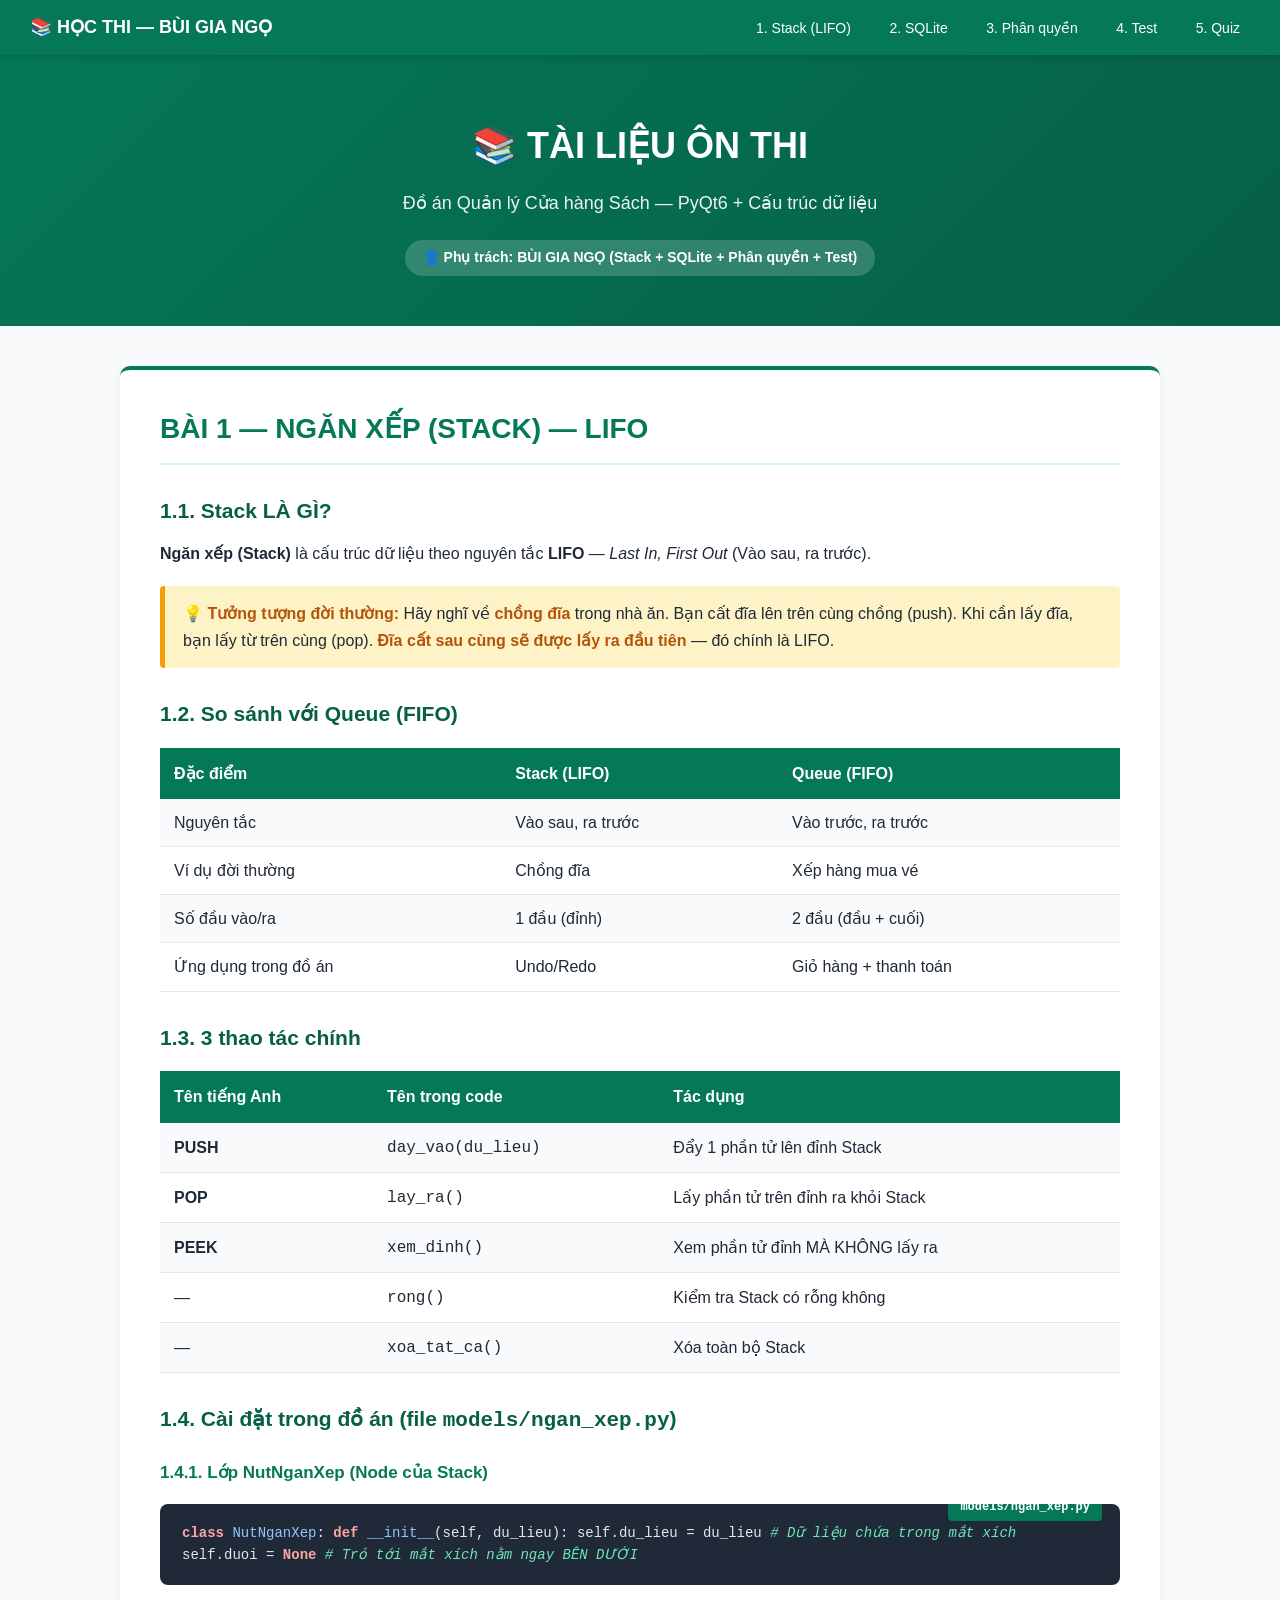
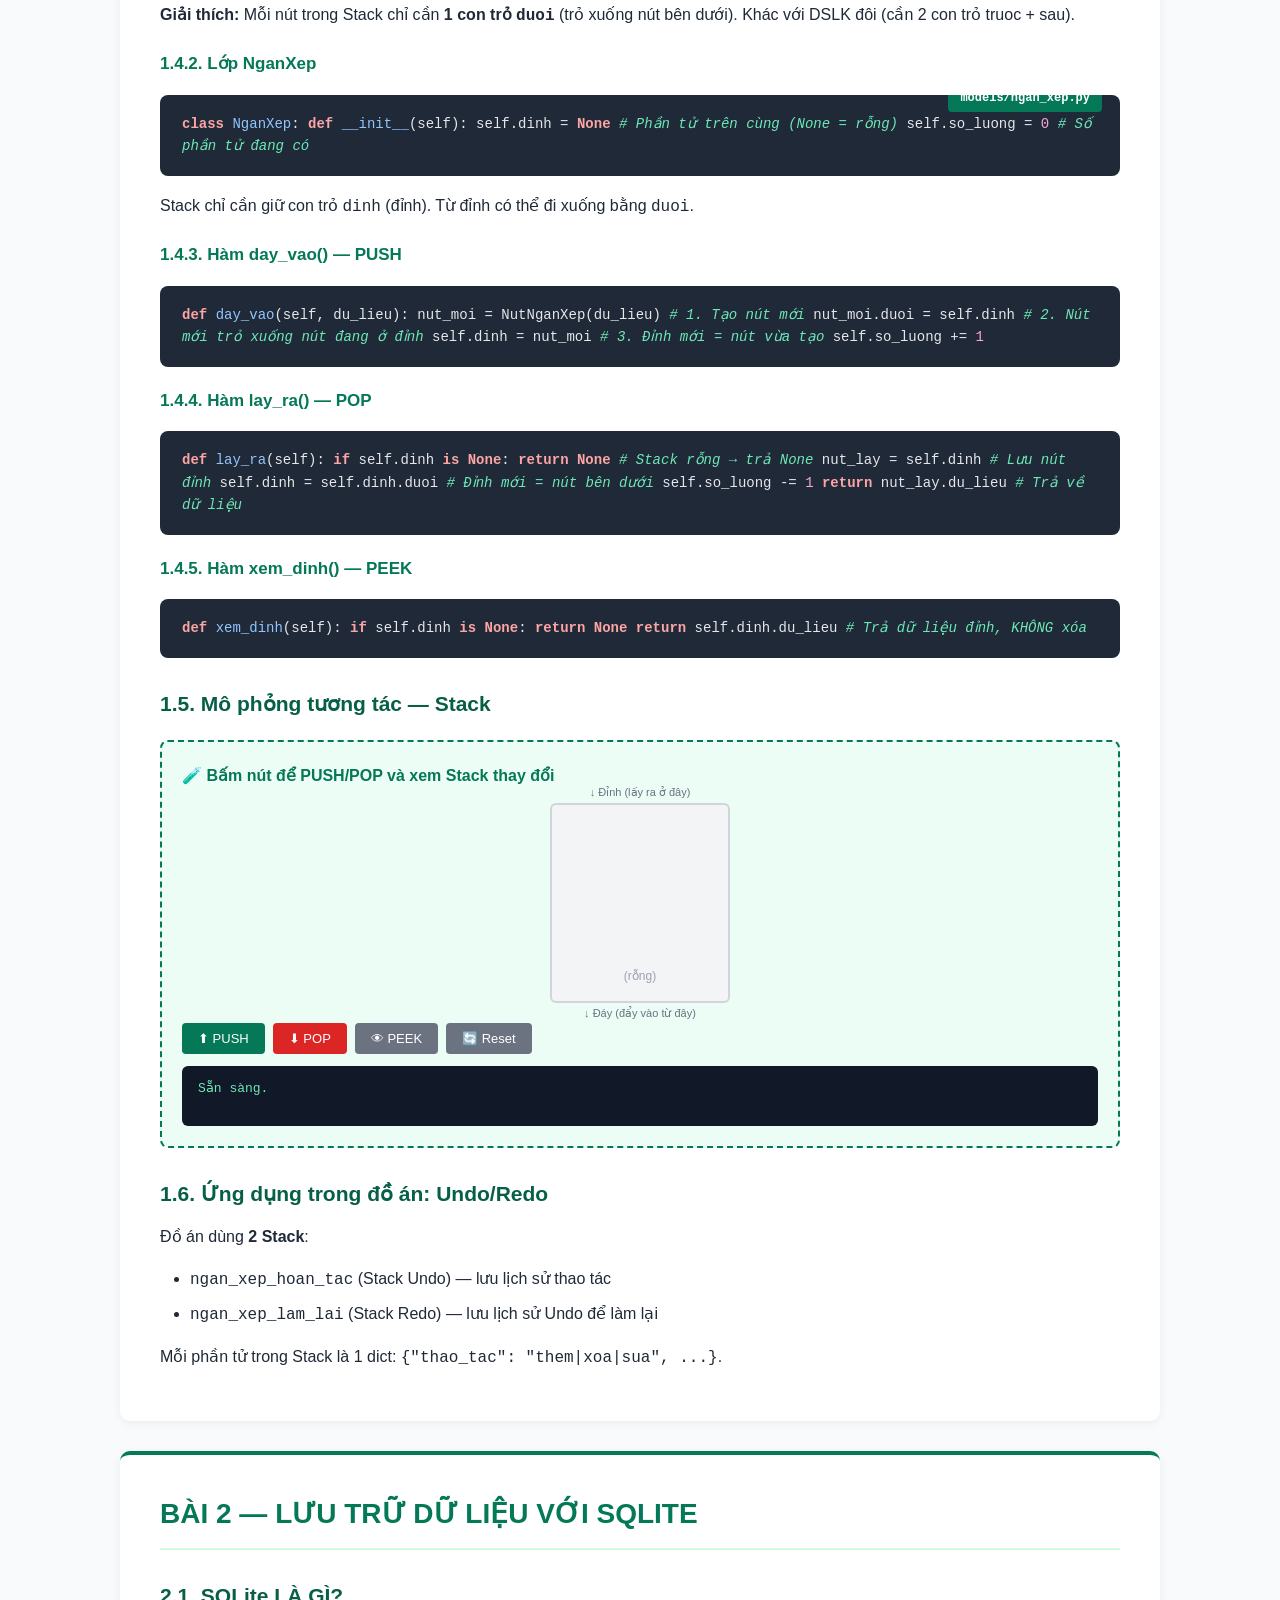
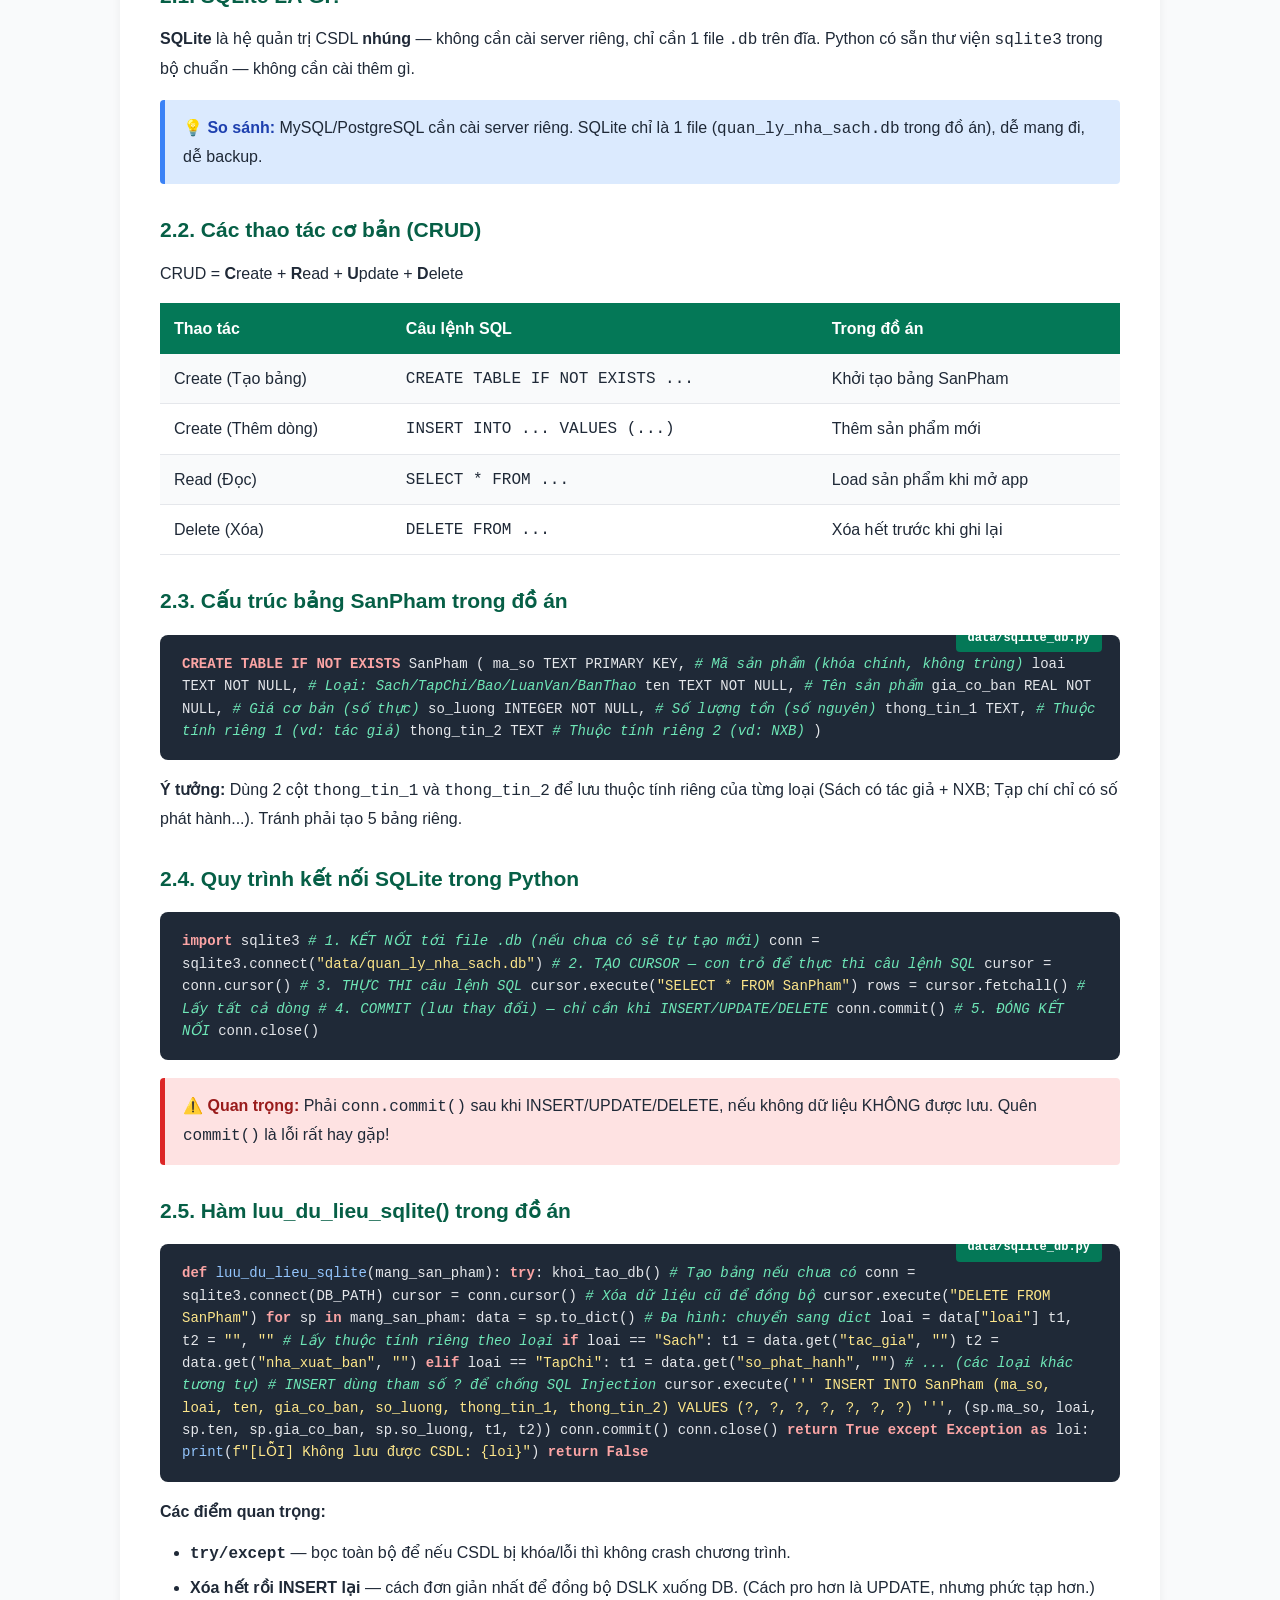
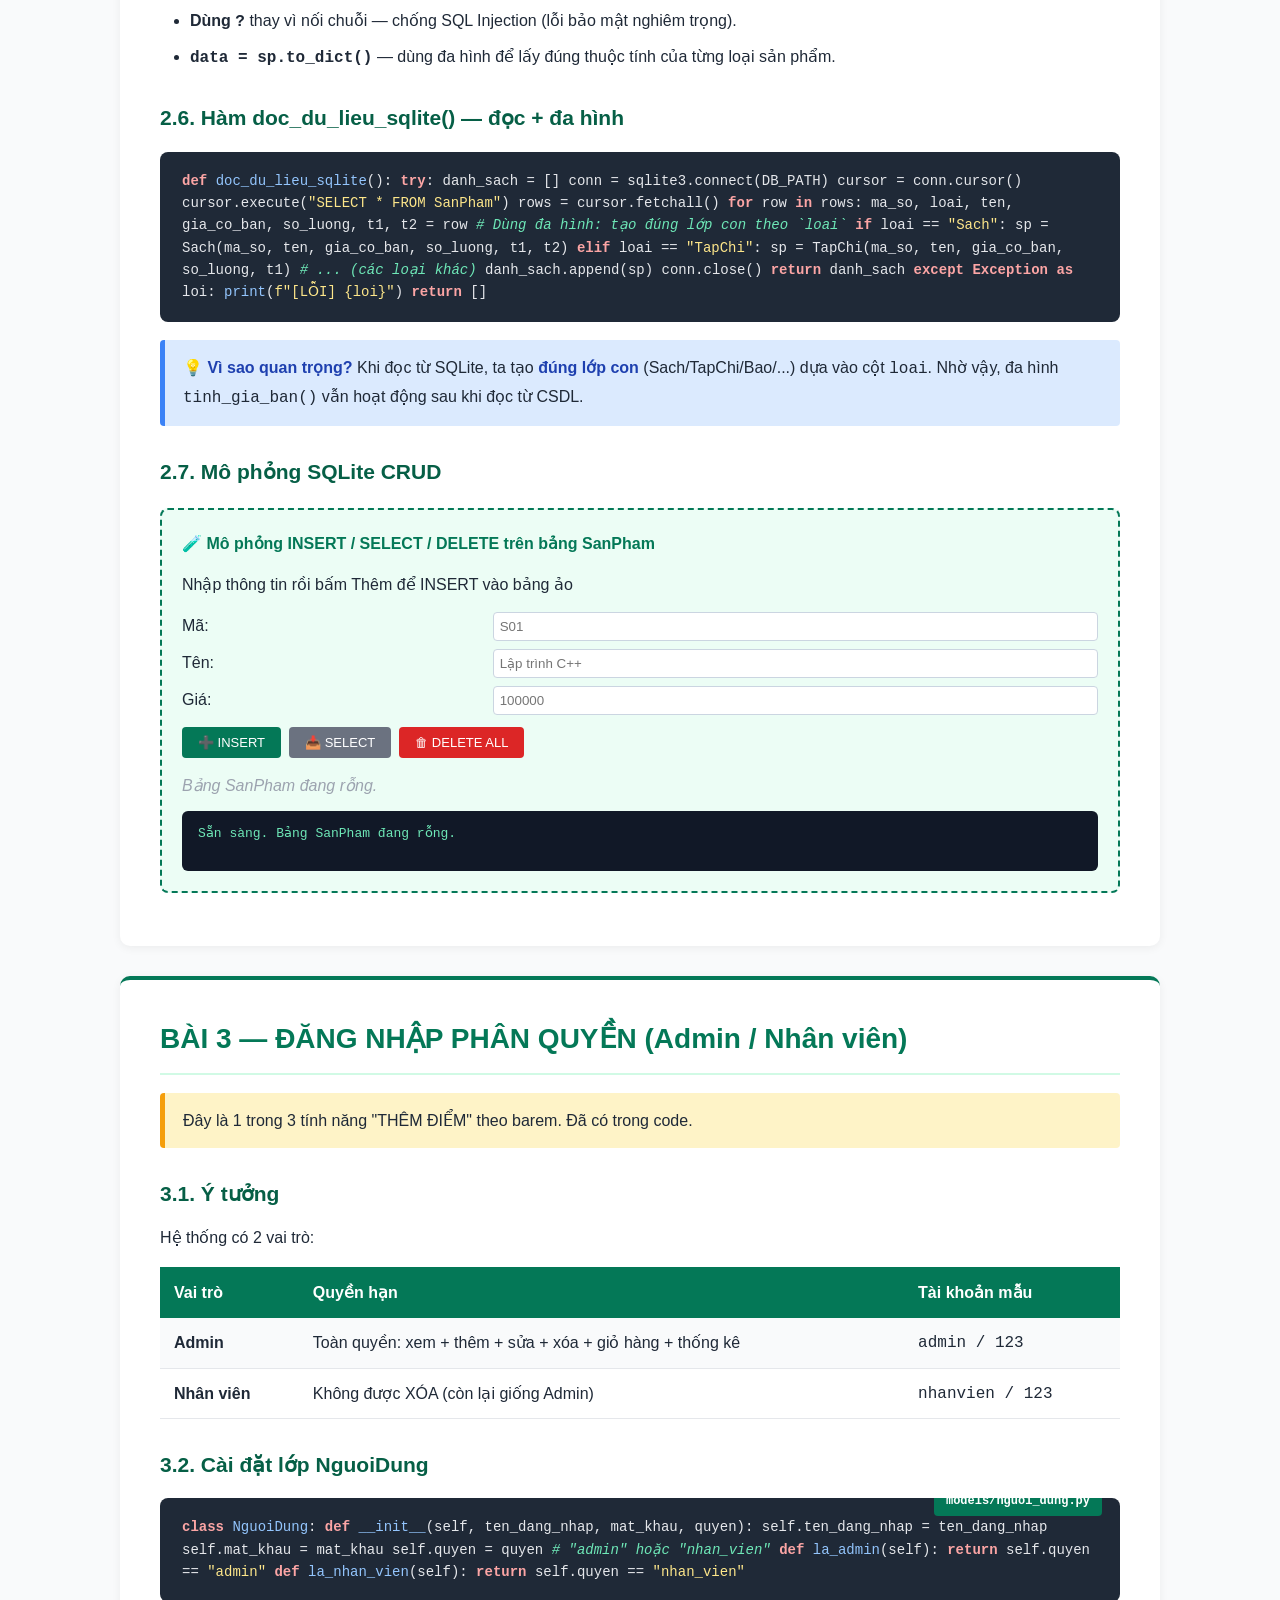
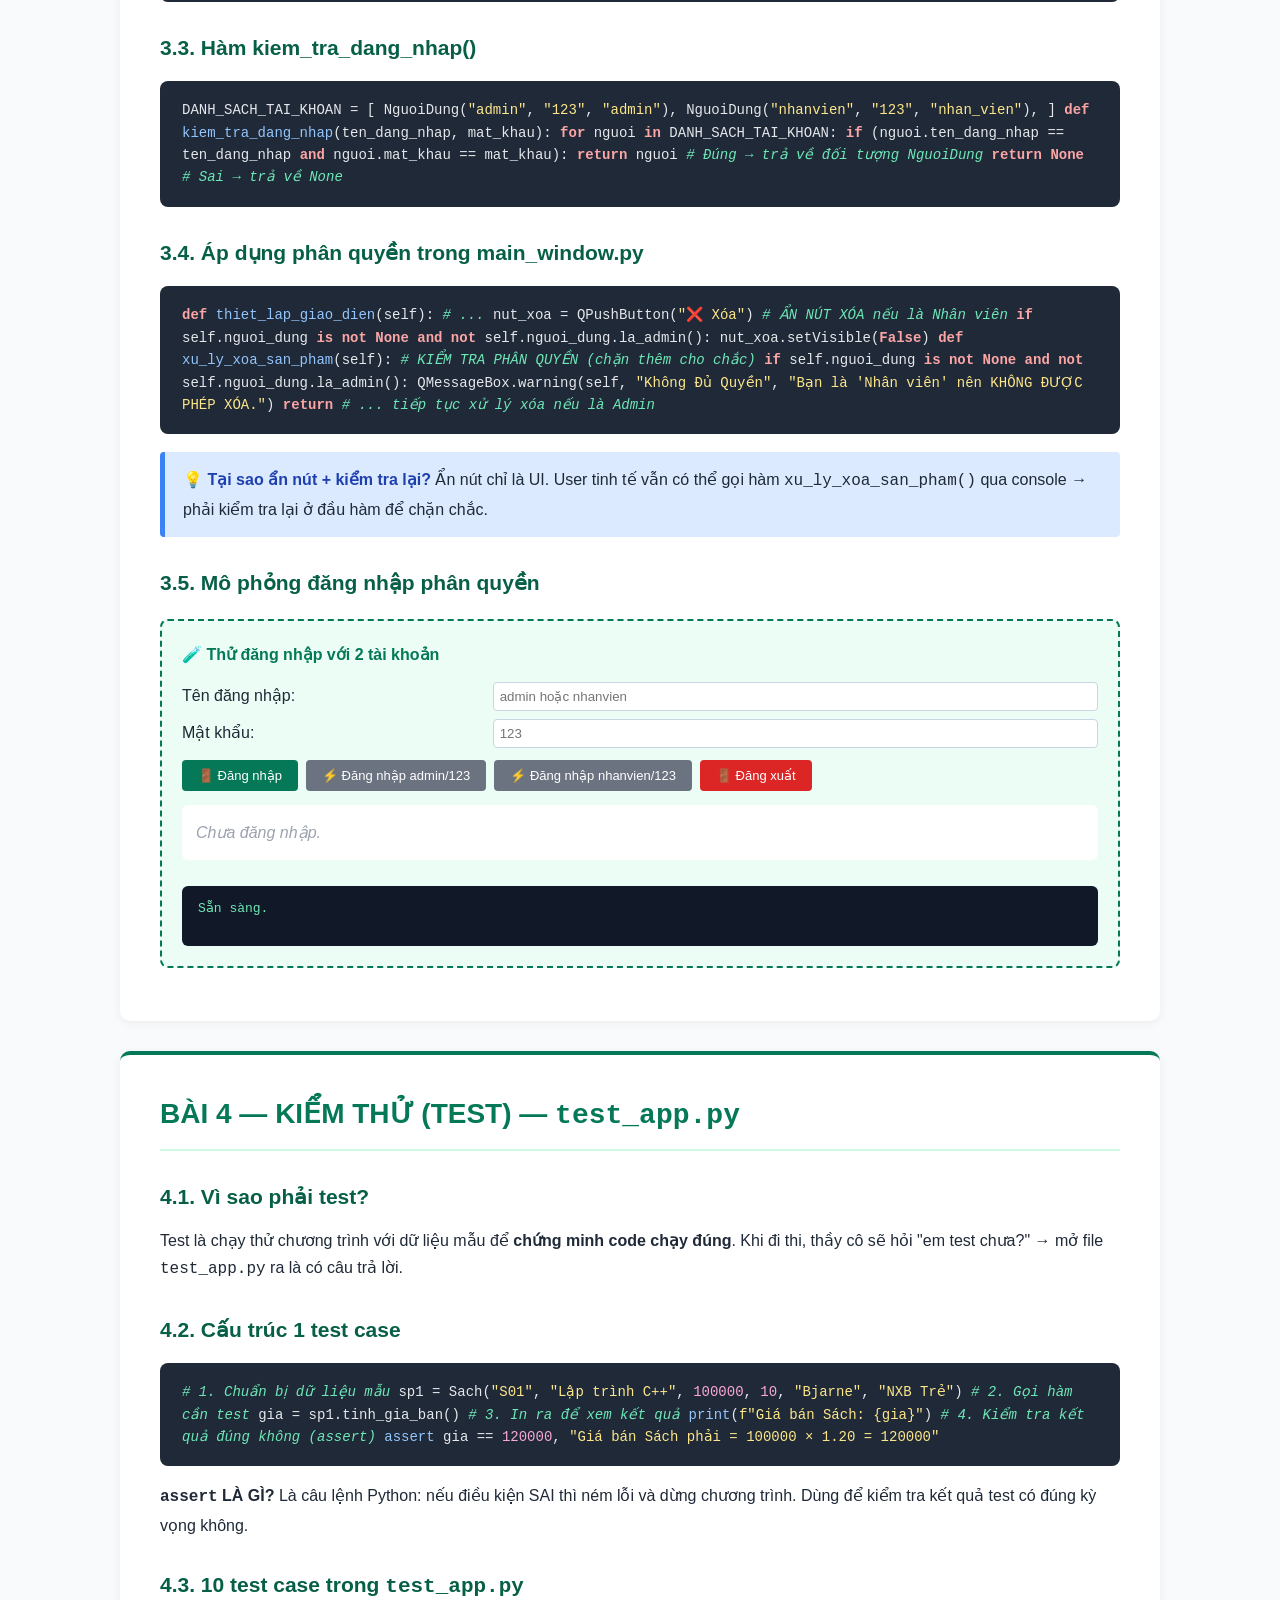
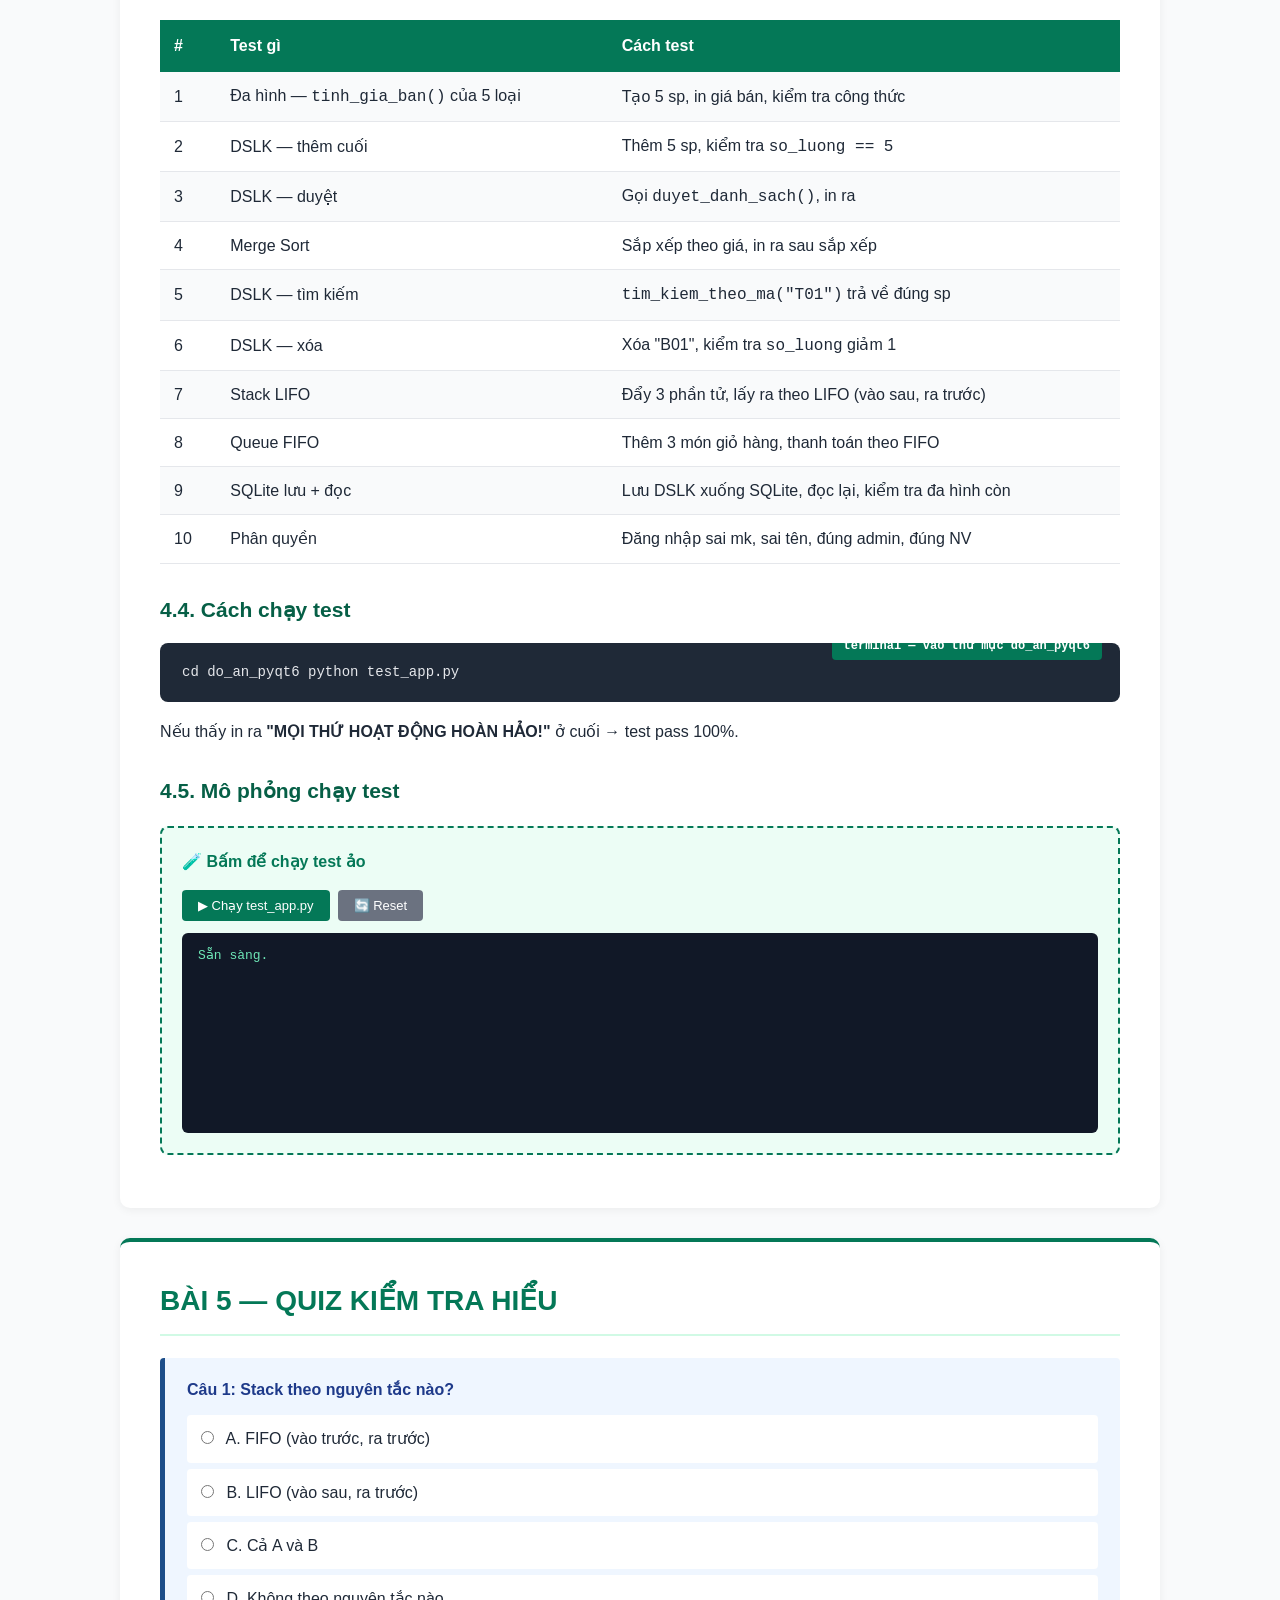
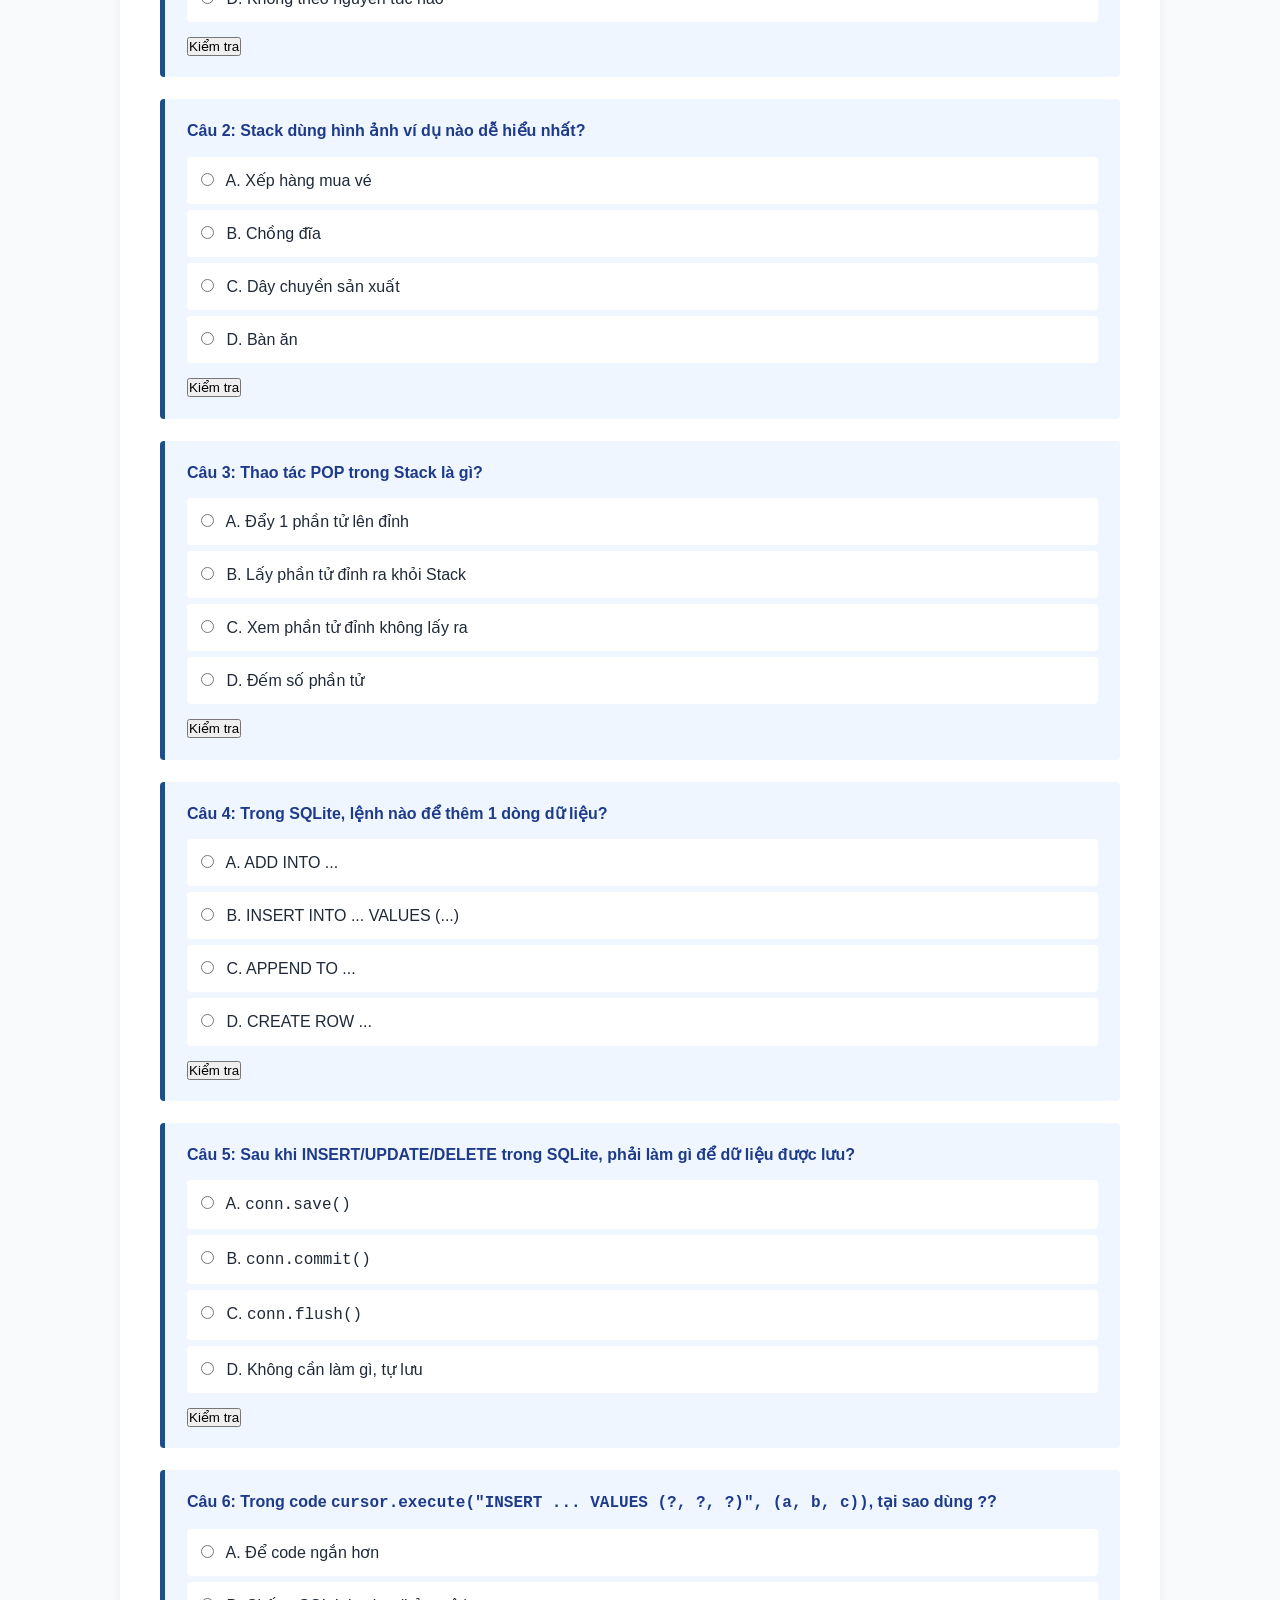
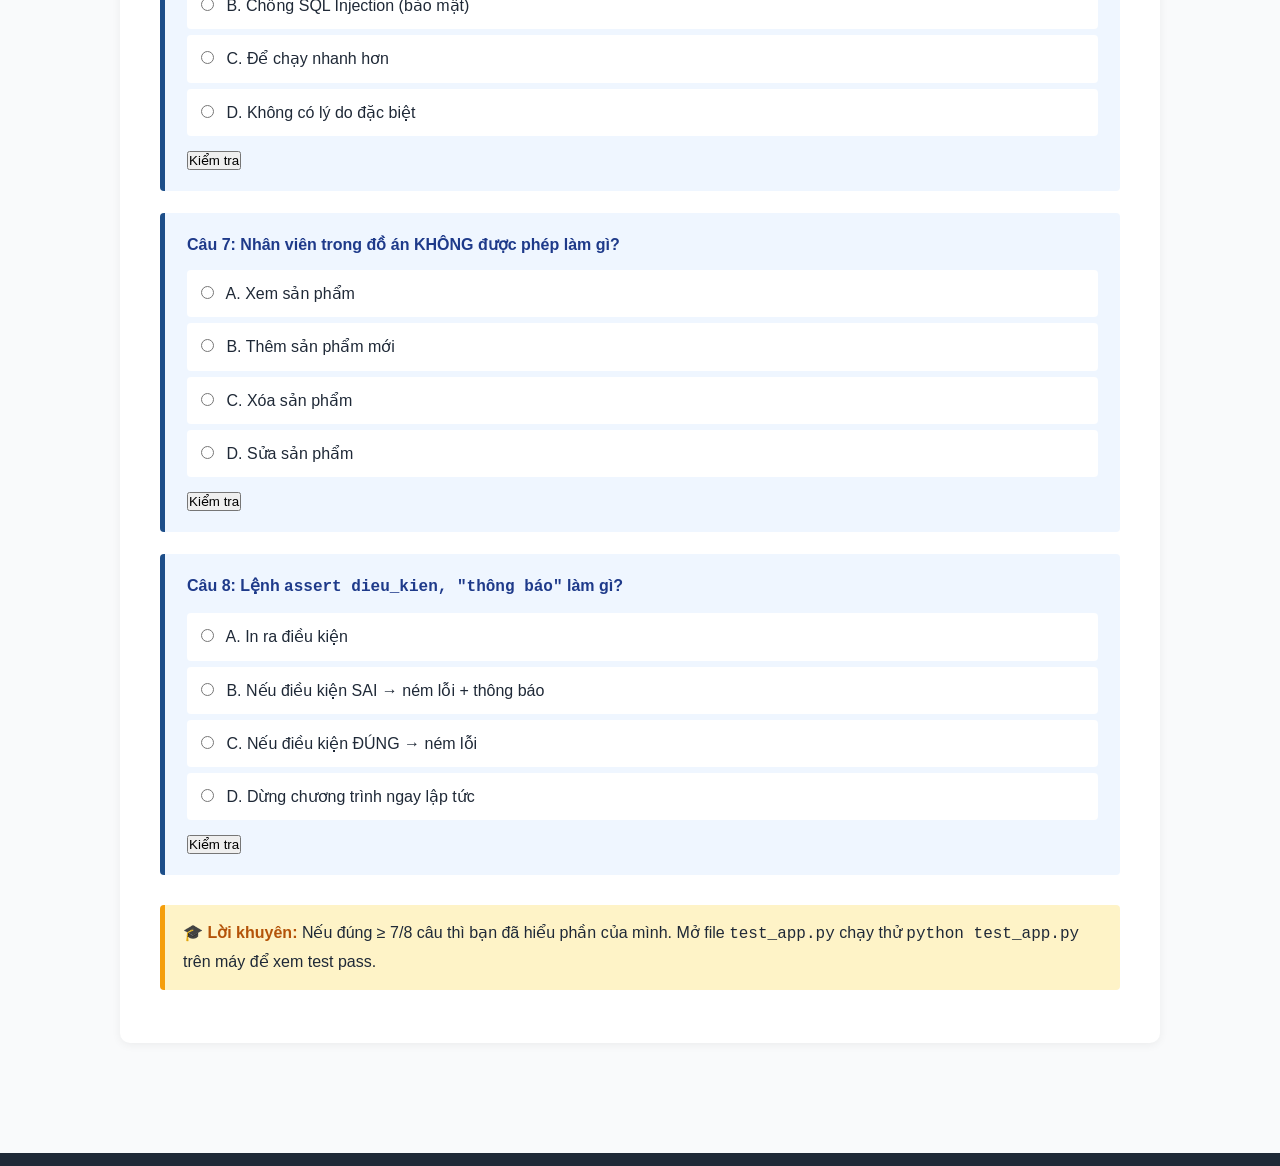
==== tai_lieu_hoc_thi/02_bui_gia_ngo/index.html @ 5782a9f2 "Them 3 folder tai lieu hoc thi HTML/CSS/JS tuong tac 3 folder danh cho 3 thanh vien: - 01_ho_quang_h" ====
<!DOCTYPE html>
<html lang="vi">
<head>
<meta charset="UTF-8">
<meta name="viewport" content="width=device-width, initial-scale=1.0">
<title>Tài liệu học thi — Bùi Gia Ngọ</title>
<link rel="stylesheet" href="style.css">
</head>
<body>

<div class="menu-top">
    <div class="logo">📚 HỌC THI — BÙI GIA NGỌ</div>
    <nav>
        <a href="#bai1">1. Stack (LIFO)</a>
        <a href="#bai2">2. SQLite</a>
        <a href="#bai3">3. Phân quyền</a>
        <a href="#bai4">4. Test</a>
        <a href="#bai5">5. Quiz</a>
    </nav>
</div>

<div class="hero">
    <h1>📚 TÀI LIỆU ÔN THI</h1>
    <div class="subtitle">Đồ án Quản lý Cửa hàng Sách — PyQt6 + Cấu trúc dữ liệu</div>
    <div class="nguoi">👤 Phụ trách: BÙI GIA NGỌ (Stack + SQLite + Phân quyền + Test)</div>
</div>

<div class="container">

<!-- ============================================================ -->
<!-- ===================== BÀI 1: STACK ========================= -->
<!-- ============================================================ -->
<section class="chuong" id="bai1">
<h2>BÀI 1 — NGĂN XẾP (STACK) — LIFO</h2>

<h3>1.1. Stack LÀ GÌ?</h3>
<p>
    <strong>Ngăn xếp (Stack)</strong> là cấu trúc dữ liệu theo nguyên tắc <strong>LIFO</strong>
    — <em>Last In, First Out</em> (Vào sau, ra trước).
</p>

<div class="note">
    <strong>💡 Tưởng tượng đời thường:</strong> Hãy nghĩ về <strong>chồng đĩa</strong> trong
    nhà ăn. Bạn cất đĩa lên trên cùng chồng (push). Khi cần lấy đĩa, bạn lấy từ trên cùng
    (pop). <strong>Đĩa cất sau cùng sẽ được lấy ra đầu tiên</strong> — đó chính là LIFO.
</div>

<h3>1.2. So sánh với Queue (FIFO)</h3>
<table>
<tr><th>Đặc điểm</th><th>Stack (LIFO)</th><th>Queue (FIFO)</th></tr>
<tr><td>Nguyên tắc</td><td>Vào sau, ra trước</td><td>Vào trước, ra trước</td></tr>
<tr><td>Ví dụ đời thường</td><td>Chồng đĩa</td><td>Xếp hàng mua vé</td></tr>
<tr><td>Số đầu vào/ra</td><td>1 đầu (đỉnh)</td><td>2 đầu (đầu + cuối)</td></tr>
<tr><td>Ứng dụng trong đồ án</td><td>Undo/Redo</td><td>Giỏ hàng + thanh toán</td></tr>
</table>

<h3>1.3. 3 thao tác chính</h3>
<table>
<tr><th>Tên tiếng Anh</th><th>Tên trong code</th><th>Tác dụng</th></tr>
<tr><td><strong>PUSH</strong></td><td><code>day_vao(du_lieu)</code></td><td>Đẩy 1 phần tử lên đỉnh Stack</td></tr>
<tr><td><strong>POP</strong></td><td><code>lay_ra()</code></td><td>Lấy phần tử trên đỉnh ra khỏi Stack</td></tr>
<tr><td><strong>PEEK</strong></td><td><code>xem_dinh()</code></td><td>Xem phần tử đỉnh MÀ KHÔNG lấy ra</td></tr>
<tr><td>—</td><td><code>rong()</code></td><td>Kiểm tra Stack có rỗng không</td></tr>
<tr><td>—</td><td><code>xoa_tat_ca()</code></td><td>Xóa toàn bộ Stack</td></tr>
</table>

<h3>1.4. Cài đặt trong đồ án (file <code>models/ngan_xep.py</code>)</h3>

<h4>1.4.1. Lớp NutNganXep (Node của Stack)</h4>
<div class="code-block">
<span class="filename">models/ngan_xep.py</span>
<span class="keyword">class</span> <span class="function">NutNganXep</span>:
    <span class="keyword">def</span> <span class="function">__init__</span>(self, du_lieu):
        self.du_lieu = du_lieu   <span class="comment"># Dữ liệu chứa trong mắt xích</span>
        self.duoi = <span class="keyword">None</span>         <span class="comment"># Trỏ tới mắt xích nằm ngay BÊN DƯỚI</span>
</div>
<p><strong>Giải thích:</strong> Mỗi nút trong Stack chỉ cần <strong>1 con trỏ <code>duoi</code></strong>
(trỏ xuống nút bên dưới). Khác với DSLK đôi (cần 2 con trỏ truoc + sau).</p>

<h4>1.4.2. Lớp NganXep</h4>
<div class="code-block">
<span class="filename">models/ngan_xep.py</span>
<span class="keyword">class</span> <span class="function">NganXep</span>:
    <span class="keyword">def</span> <span class="function">__init__</span>(self):
        self.dinh = <span class="keyword">None</span>      <span class="comment"># Phần tử trên cùng (None = rỗng)</span>
        self.so_luong = <span class="number">0</span>     <span class="comment"># Số phần tử đang có</span>
</div>
<p>Stack chỉ cần giữ con trỏ <code>dinh</code> (đỉnh). Từ đỉnh có thể đi xuống bằng <code>duoi</code>.</p>

<h4>1.4.3. Hàm day_vao() — PUSH</h4>
<div class="code-block">
<span class="keyword">def</span> <span class="function">day_vao</span>(self, du_lieu):
    nut_moi = NutNganXep(du_lieu)    <span class="comment"># 1. Tạo nút mới</span>
    nut_moi.duoi = self.dinh         <span class="comment"># 2. Nút mới trỏ xuống nút đang ở đỉnh</span>
    self.dinh = nut_moi              <span class="comment"># 3. Đỉnh mới = nút vừa tạo</span>
    self.so_luong += <span class="number">1</span>
</div>

<h4>1.4.4. Hàm lay_ra() — POP</h4>
<div class="code-block">
<span class="keyword">def</span> <span class="function">lay_ra</span>(self):
    <span class="keyword">if</span> self.dinh <span class="keyword">is</span> <span class="keyword">None</span>:
        <span class="keyword">return</span> <span class="keyword">None</span>                <span class="comment"># Stack rỗng → trả None</span>
    nut_lay = self.dinh              <span class="comment"># Lưu nút đỉnh</span>
    self.dinh = self.dinh.duoi       <span class="comment"># Đỉnh mới = nút bên dưới</span>
    self.so_luong -= <span class="number">1</span>
    <span class="keyword">return</span> nut_lay.du_lieu          <span class="comment"># Trả về dữ liệu</span>
</div>

<h4>1.4.5. Hàm xem_dinh() — PEEK</h4>
<div class="code-block">
<span class="keyword">def</span> <span class="function">xem_dinh</span>(self):
    <span class="keyword">if</span> self.dinh <span class="keyword">is</span> <span class="keyword">None</span>:
        <span class="keyword">return</span> <span class="keyword">None</span>
    <span class="keyword">return</span> self.dinh.du_lieu     <span class="comment"># Trả dữ liệu đỉnh, KHÔNG xóa</span>
</div>

<h3>1.5. Mô phỏng tương tác — Stack</h3>
<div class="demo-box">
    <h4>🧪 Bấm nút để PUSH/POP và xem Stack thay đổi</h4>
    <div class="stack-container" id="stack-visual">
        <div style="color:#9CA3AF;font-size:12px;">(rỗng)</div>
    </div>
    <div class="controls" style="margin-top:20px;">
        <button onclick="stackPush()">⬆ PUSH</button>
        <button onclick="stackPop()" class="danger">⬇ POP</button>
        <button onclick="stackPeek()" class="secondary">👁 PEEK</button>
        <button onclick="stackReset()" class="secondary">🔄 Reset</button>
    </div>
    <div class="log-output" id="stack-log">
        <div class="log-line">Sẵn sàng.</div>
    </div>
</div>

<h3>1.6. Ứng dụng trong đồ án: Undo/Redo</h3>
<p>Đồ án dùng <strong>2 Stack</strong>:</p>
<ul>
    <li><code>ngan_xep_hoan_tac</code> (Stack Undo) — lưu lịch sử thao tác</li>
    <li><code>ngan_xep_lam_lai</code> (Stack Redo) — lưu lịch sử Undo để làm lại</li>
</ul>
<p>Mỗi phần tử trong Stack là 1 dict: <code>{"thao_tac": "them|xoa|sua", ...}</code>.</p>

</section>

<!-- ============================================================ -->
<!-- ===================== BÀI 2: SQLITE ======================== -->
<!-- ============================================================ -->
<section class="chuong" id="bai2">
<h2>BÀI 2 — LƯU TRỮ DỮ LIỆU VỚI SQLITE</h2>

<h3>2.1. SQLite LÀ GÌ?</h3>
<p>
    <strong>SQLite</strong> là hệ quản trị CSDL <strong>nhúng</strong> — không cần cài server
    riêng, chỉ cần 1 file <code>.db</code> trên đĩa. Python có sẵn thư viện <code>sqlite3</code>
    trong bộ chuẩn — không cần cài thêm gì.
</p>

<div class="tip">
    <strong>💡 So sánh:</strong> MySQL/PostgreSQL cần cài server riêng. SQLite chỉ là 1 file
    (<code>quan_ly_nha_sach.db</code> trong đồ án), dễ mang đi, dễ backup.
</div>

<h3>2.2. Các thao tác cơ bản (CRUD)</h3>
<p>CRUD = <strong>C</strong>reate + <strong>R</strong>ead + <strong>U</strong>pdate + <strong>D</strong>elete</p>
<table>
<tr><th>Thao tác</th><th>Câu lệnh SQL</th><th>Trong đồ án</th></tr>
<tr><td>Create (Tạo bảng)</td><td><code>CREATE TABLE IF NOT EXISTS ...</code></td><td>Khởi tạo bảng SanPham</td></tr>
<tr><td>Create (Thêm dòng)</td><td><code>INSERT INTO ... VALUES (...)</code></td><td>Thêm sản phẩm mới</td></tr>
<tr><td>Read (Đọc)</td><td><code>SELECT * FROM ...</code></td><td>Load sản phẩm khi mở app</td></tr>
<tr><td>Delete (Xóa)</td><td><code>DELETE FROM ...</code></td><td>Xóa hết trước khi ghi lại</td></tr>
</table>

<h3>2.3. Cấu trúc bảng SanPham trong đồ án</h3>
<div class="code-block">
<span class="filename">data/sqlite_db.py</span>
<span class="keyword">CREATE TABLE IF NOT EXISTS</span> SanPham (
    ma_so        TEXT PRIMARY KEY,    <span class="comment"># Mã sản phẩm (khóa chính, không trùng)</span>
    loai         TEXT NOT NULL,       <span class="comment"># Loại: Sach/TapChi/Bao/LuanVan/BanThao</span>
    ten          TEXT NOT NULL,       <span class="comment"># Tên sản phẩm</span>
    gia_co_ban   REAL NOT NULL,       <span class="comment"># Giá cơ bản (số thực)</span>
    so_luong     INTEGER NOT NULL,    <span class="comment"># Số lượng tồn (số nguyên)</span>
    thong_tin_1  TEXT,                <span class="comment"># Thuộc tính riêng 1 (vd: tác giả)</span>
    thong_tin_2  TEXT                 <span class="comment"># Thuộc tính riêng 2 (vd: NXB)</span>
)
</div>
<p><strong>Ý tưởng:</strong> Dùng 2 cột <code>thong_tin_1</code> và <code>thong_tin_2</code> để
lưu thuộc tính riêng của từng loại (Sách có tác giả + NXB; Tạp chí chỉ có số phát hành...).
Tránh phải tạo 5 bảng riêng.</p>

<h3>2.4. Quy trình kết nối SQLite trong Python</h3>
<div class="code-block">
<span class="keyword">import</span> sqlite3

<span class="comment"># 1. KẾT NỐI tới file .db (nếu chưa có sẽ tự tạo mới)</span>
conn = sqlite3.connect(<span class="string">"data/quan_ly_nha_sach.db"</span>)

<span class="comment"># 2. TẠO CURSOR — con trỏ để thực thi câu lệnh SQL</span>
cursor = conn.cursor()

<span class="comment"># 3. THỰC THI câu lệnh SQL</span>
cursor.execute(<span class="string">"SELECT * FROM SanPham"</span>)
rows = cursor.fetchall()      <span class="comment"># Lấy tất cả dòng</span>

<span class="comment"># 4. COMMIT (lưu thay đổi) — chỉ cần khi INSERT/UPDATE/DELETE</span>
conn.commit()

<span class="comment"># 5. ĐÓNG KẾT NỐI</span>
conn.close()
</div>

<div class="warning">
    <strong>⚠️ Quan trọng:</strong> Phải <code>conn.commit()</code> sau khi INSERT/UPDATE/DELETE,
    nếu không dữ liệu KHÔNG được lưu. Quên <code>commit()</code> là lỗi rất hay gặp!
</div>

<h3>2.5. Hàm luu_du_lieu_sqlite() trong đồ án</h3>
<div class="code-block">
<span class="filename">data/sqlite_db.py</span>
<span class="keyword">def</span> <span class="function">luu_du_lieu_sqlite</span>(mang_san_pham):
    <span class="keyword">try</span>:
        khoi_tao_db()                              <span class="comment"># Tạo bảng nếu chưa có</span>
        conn = sqlite3.connect(DB_PATH)
        cursor = conn.cursor()

        <span class="comment"># Xóa dữ liệu cũ để đồng bộ</span>
        cursor.execute(<span class="string">"DELETE FROM SanPham"</span>)

        <span class="keyword">for</span> sp <span class="keyword">in</span> mang_san_pham:
            data = sp.to_dict()                    <span class="comment"># Đa hình: chuyển sang dict</span>
            loai = data[<span class="string">"loai"</span>]
            t1, t2 = <span class="string">""</span>, <span class="string">""</span>

            <span class="comment"># Lấy thuộc tính riêng theo loại</span>
            <span class="keyword">if</span> loai == <span class="string">"Sach"</span>:
                t1 = data.get(<span class="string">"tac_gia"</span>, <span class="string">""</span>)
                t2 = data.get(<span class="string">"nha_xuat_ban"</span>, <span class="string">""</span>)
            <span class="keyword">elif</span> loai == <span class="string">"TapChi"</span>:
                t1 = data.get(<span class="string">"so_phat_hanh"</span>, <span class="string">""</span>)
            <span class="comment"># ... (các loại khác tương tự)</span>

            <span class="comment"># INSERT dùng tham số ? để chống SQL Injection</span>
            cursor.execute(<span class="string">'''
                INSERT INTO SanPham (ma_so, loai, ten, gia_co_ban, so_luong, thong_tin_1, thong_tin_2)
                VALUES (?, ?, ?, ?, ?, ?, ?)
            '''</span>, (sp.ma_so, loai, sp.ten, sp.gia_co_ban, sp.so_luong, t1, t2))

        conn.commit()
        conn.close()
        <span class="keyword">return</span> <span class="keyword">True</span>
    <span class="keyword">except</span> <span class="keyword">Exception</span> <span class="keyword">as</span> loi:
        <span class="function">print</span>(<span class="string">f"[LỖI] Không lưu được CSDL: {loi}"</span>)
        <span class="keyword">return</span> <span class="keyword">False</span>
</div>

<p><strong>Các điểm quan trọng:</strong></p>
<ul>
    <li><strong><code>try/except</code></strong> — bọc toàn bộ để nếu CSDL bị khóa/lỗi thì không crash chương trình.</li>
    <li><strong>Xóa hết rồi INSERT lại</strong> — cách đơn giản nhất để đồng bộ DSLK xuống DB. (Cách pro hơn là UPDATE, nhưng phức tạp hơn.)</li>
    <li><strong>Dùng <code>?</code></strong> thay vì nối chuỗi — chống SQL Injection (lỗi bảo mật nghiêm trọng).</li>
    <li><strong><code>data = sp.to_dict()</code></strong> — dùng đa hình để lấy đúng thuộc tính của từng loại sản phẩm.</li>
</ul>

<h3>2.6. Hàm doc_du_lieu_sqlite() — đọc + đa hình</h3>
<div class="code-block">
<span class="keyword">def</span> <span class="function">doc_du_lieu_sqlite</span>():
    <span class="keyword">try</span>:
        danh_sach = []
        conn = sqlite3.connect(DB_PATH)
        cursor = conn.cursor()
        cursor.execute(<span class="string">"SELECT * FROM SanPham"</span>)
        rows = cursor.fetchall()

        <span class="keyword">for</span> row <span class="keyword">in</span> rows:
            ma_so, loai, ten, gia_co_ban, so_luong, t1, t2 = row
            <span class="comment"># Dùng đa hình: tạo đúng lớp con theo `loai`</span>
            <span class="keyword">if</span> loai == <span class="string">"Sach"</span>:
                sp = Sach(ma_so, ten, gia_co_ban, so_luong, t1, t2)
            <span class="keyword">elif</span> loai == <span class="string">"TapChi"</span>:
                sp = TapChi(ma_so, ten, gia_co_ban, so_luong, t1)
            <span class="comment"># ... (các loại khác)</span>
            danh_sach.append(sp)

        conn.close()
        <span class="keyword">return</span> danh_sach
    <span class="keyword">except</span> <span class="keyword">Exception</span> <span class="keyword">as</span> loi:
        <span class="function">print</span>(<span class="string">f"[LỖI] {loi}"</span>)
        <span class="keyword">return</span> []
</div>

<div class="tip">
    <strong>💡 Vì sao quan trọng?</strong> Khi đọc từ SQLite, ta tạo <strong>đúng lớp con</strong>
    (Sach/TapChi/Bao/...) dựa vào cột <code>loai</code>. Nhờ vậy, đa hình <code>tinh_gia_ban()</code>
    vẫn hoạt động sau khi đọc từ CSDL.
</div>

<h3>2.7. Mô phỏng SQLite CRUD</h3>
<div class="demo-box">
    <h4>🧪 Mô phỏng INSERT / SELECT / DELETE trên bảng SanPham</h4>
    <p>Nhập thông tin rồi bấm Thêm để INSERT vào bảng ảo</p>
    <div style="display:grid;grid-template-columns:1fr 2fr;gap:8px;margin:8px 0;">
        <label>Mã:</label>
        <input type="text" id="sql-ma" placeholder="S01" style="padding:6px;border:1px solid #cbd5e1;border-radius:4px;">
        <label>Tên:</label>
        <input type="text" id="sql-ten" placeholder="Lập trình C++" style="padding:6px;border:1px solid #cbd5e1;border-radius:4px;">
        <label>Giá:</label>
        <input type="number" id="sql-gia" placeholder="100000" style="padding:6px;border:1px solid #cbd5e1;border-radius:4px;">
    </div>
    <div class="controls">
        <button onclick="sqlInsert()">➕ INSERT</button>
        <button onclick="sqlSelect()" class="secondary">📥 SELECT</button>
        <button onclick="sqlDelete()" class="danger">🗑 DELETE ALL</button>
    </div>
    <div id="sql-table" style="margin-top:14px;"></div>
    <div class="log-output" id="sql-log">
        <div class="log-line">Sẵn sàng. Bảng SanPham đang rỗng.</div>
    </div>
</div>

</section>

<!-- ============================================================ -->
<!-- ===================== BÀI 3: PHÂN QUYỀN ===================== -->
<!-- ============================================================ -->
<section class="chuong" id="bai3">
<h2>BÀI 3 — ĐĂNG NHẬP PHÂN QUYỀN (Admin / Nhân viên)</h2>

<div class="note">
    Đây là 1 trong 3 tính năng "THÊM ĐIỂM" theo barem. Đã có trong code.
</div>

<h3>3.1. Ý tưởng</h3>
<p>Hệ thống có 2 vai trò:</p>
<table>
<tr><th>Vai trò</th><th>Quyền hạn</th><th>Tài khoản mẫu</th></tr>
<tr><td><strong>Admin</strong></td><td>Toàn quyền: xem + thêm + sửa + xóa + giỏ hàng + thống kê</td><td><code>admin / 123</code></td></tr>
<tr><td><strong>Nhân viên</strong></td><td>Không được XÓA (còn lại giống Admin)</td><td><code>nhanvien / 123</code></td></tr>
</table>

<h3>3.2. Cài đặt lớp NguoiDung</h3>
<div class="code-block">
<span class="filename">models/nguoi_dung.py</span>
<span class="keyword">class</span> <span class="function">NguoiDung</span>:
    <span class="keyword">def</span> <span class="function">__init__</span>(self, ten_dang_nhap, mat_khau, quyen):
        self.ten_dang_nhap = ten_dang_nhap
        self.mat_khau = mat_khau
        self.quyen = quyen     <span class="comment"># "admin" hoặc "nhan_vien"</span>

    <span class="keyword">def</span> <span class="function">la_admin</span>(self):
        <span class="keyword">return</span> self.quyen == <span class="string">"admin"</span>

    <span class="keyword">def</span> <span class="function">la_nhan_vien</span>(self):
        <span class="keyword">return</span> self.quyen == <span class="string">"nhan_vien"</span>
</div>

<h3>3.3. Hàm kiem_tra_dang_nhap()</h3>
<div class="code-block">
DANH_SACH_TAI_KHOAN = [
    NguoiDung(<span class="string">"admin"</span>,    <span class="string">"123"</span>, <span class="string">"admin"</span>),
    NguoiDung(<span class="string">"nhanvien"</span>, <span class="string">"123"</span>, <span class="string">"nhan_vien"</span>),
]

<span class="keyword">def</span> <span class="function">kiem_tra_dang_nhap</span>(ten_dang_nhap, mat_khau):
    <span class="keyword">for</span> nguoi <span class="keyword">in</span> DANH_SACH_TAI_KHOAN:
        <span class="keyword">if</span> (nguoi.ten_dang_nhap == ten_dang_nhap
                <span class="keyword">and</span> nguoi.mat_khau == mat_khau):
            <span class="keyword">return</span> nguoi     <span class="comment"># Đúng → trả về đối tượng NguoiDung</span>
    <span class="keyword">return</span> <span class="keyword">None</span>             <span class="comment"># Sai → trả về None</span>
</div>

<h3>3.4. Áp dụng phân quyền trong main_window.py</h3>
<div class="code-block">
<span class="keyword">def</span> <span class="function">thiet_lap_giao_dien</span>(self):
    <span class="comment"># ...</span>
    nut_xoa = QPushButton(<span class="string">"❌ Xóa"</span>)

    <span class="comment"># ẨN NÚT XÓA nếu là Nhân viên</span>
    <span class="keyword">if</span> self.nguoi_dung <span class="keyword">is not</span> <span class="keyword">None</span> <span class="keyword">and not</span> self.nguoi_dung.la_admin():
        nut_xoa.setVisible(<span class="keyword">False</span>)


<span class="keyword">def</span> <span class="function">xu_ly_xoa_san_pham</span>(self):
    <span class="comment"># KIỂM TRA PHÂN QUYỀN (chặn thêm cho chắc)</span>
    <span class="keyword">if</span> self.nguoi_dung <span class="keyword">is not</span> <span class="keyword">None</span> <span class="keyword">and not</span> self.nguoi_dung.la_admin():
        QMessageBox.warning(self, <span class="string">"Không Đủ Quyền"</span>,
            <span class="string">"Bạn là 'Nhân viên' nên KHÔNG ĐƯỢC PHÉP XÓA."</span>)
        <span class="keyword">return</span>
    <span class="comment"># ... tiếp tục xử lý xóa nếu là Admin</span>
</div>

<div class="tip">
    <strong>💡 Tại sao ẩn nút + kiểm tra lại?</strong> Ẩn nút chỉ là UI. User tinh tế vẫn có thể
    gọi hàm <code>xu_ly_xoa_san_pham()</code> qua console → phải kiểm tra lại ở đầu hàm để chặn
    chắc.
</div>

<h3>3.5. Mô phỏng đăng nhập phân quyền</h3>
<div class="demo-box">
    <h4>🧪 Thử đăng nhập với 2 tài khoản</h4>
    <div style="display:grid;grid-template-columns:1fr 2fr;gap:8px;margin:8px 0;">
        <label>Tên đăng nhập:</label>
        <input type="text" id="dn-ten" placeholder="admin hoặc nhanvien" style="padding:6px;border:1px solid #cbd5e1;border-radius:4px;">
        <label>Mật khẩu:</label>
        <input type="password" id="dn-mk" placeholder="123" style="padding:6px;border:1px solid #cbd5e1;border-radius:4px;">
    </div>
    <div class="controls">
        <button onclick="dnDangNhap()">🚪 Đăng nhập</button>
        <button onclick="dnAdmin()" class="secondary">⚡ Đăng nhập admin/123</button>
        <button onclick="dnNV()" class="secondary">⚡ Đăng nhập nhanvien/123</button>
        <button onclick="dnDangXuat()" class="danger">🚪 Đăng xuất</button>
    </div>
    <div id="dn-result" style="margin-top:14px;padding:14px;background:#fff;border-radius:6px;">
        <em style="color:#9CA3AF">Chưa đăng nhập.</em>
    </div>
    <div id="dn-buttons" style="margin-top:14px;display:flex;gap:8px;flex-wrap:wrap;"></div>
    <div class="log-output" id="dn-log">
        <div class="log-line">Sẵn sàng.</div>
    </div>
</div>

</section>

<!-- ============================================================ -->
<!-- ===================== BÀI 4: TEST ========================== -->
<!-- ============================================================ -->
<section class="chuong" id="bai4">
<h2>BÀI 4 — KIỂM THỬ (TEST) — <code>test_app.py</code></h2>

<h3>4.1. Vì sao phải test?</h3>
<p>
    Test là chạy thử chương trình với dữ liệu mẫu để <strong>chứng minh code chạy đúng</strong>.
    Khi đi thi, thầy cô sẽ hỏi "em test chưa?" → mở file <code>test_app.py</code> ra là có câu trả lời.
</p>

<h3>4.2. Cấu trúc 1 test case</h3>
<div class="code-block">
<span class="comment"># 1. Chuẩn bị dữ liệu mẫu</span>
sp1 = Sach(<span class="string">"S01"</span>, <span class="string">"Lập trình C++"</span>, <span class="number">100000</span>, <span class="number">10</span>, <span class="string">"Bjarne"</span>, <span class="string">"NXB Trẻ"</span>)

<span class="comment"># 2. Gọi hàm cần test</span>
gia = sp1.tinh_gia_ban()

<span class="comment"># 3. In ra để xem kết quả</span>
<span class="function">print</span>(<span class="string">f"Giá bán Sách: {gia}"</span>)

<span class="comment"># 4. Kiểm tra kết quả đúng không (assert)</span>
<span class="function">assert</span> gia == <span class="number">120000</span>, <span class="string">"Giá bán Sách phải = 100000 × 1.20 = 120000"</span>
</div>

<p><strong><code>assert</code> LÀ GÌ?</strong> Là câu lệnh Python: nếu điều kiện SAI thì ném lỗi
và dừng chương trình. Dùng để kiểm tra kết quả test có đúng kỳ vọng không.</p>

<h3>4.3. 10 test case trong <code>test_app.py</code></h3>
<table>
<tr><th>#</th><th>Test gì</th><th>Cách test</th></tr>
<tr><td>1</td><td>Đa hình — <code>tinh_gia_ban()</code> của 5 loại</td><td>Tạo 5 sp, in giá bán, kiểm tra công thức</td></tr>
<tr><td>2</td><td>DSLK — thêm cuối</td><td>Thêm 5 sp, kiểm tra <code>so_luong == 5</code></td></tr>
<tr><td>3</td><td>DSLK — duyệt</td><td>Gọi <code>duyet_danh_sach()</code>, in ra</td></tr>
<tr><td>4</td><td>Merge Sort</td><td>Sắp xếp theo giá, in ra sau sắp xếp</td></tr>
<tr><td>5</td><td>DSLK — tìm kiếm</td><td><code>tim_kiem_theo_ma("T01")</code> trả về đúng sp</td></tr>
<tr><td>6</td><td>DSLK — xóa</td><td>Xóa "B01", kiểm tra <code>so_luong</code> giảm 1</td></tr>
<tr><td>7</td><td>Stack LIFO</td><td>Đẩy 3 phần tử, lấy ra theo LIFO (vào sau, ra trước)</td></tr>
<tr><td>8</td><td>Queue FIFO</td><td>Thêm 3 món giỏ hàng, thanh toán theo FIFO</td></tr>
<tr><td>9</td><td>SQLite lưu + đọc</td><td>Lưu DSLK xuống SQLite, đọc lại, kiểm tra đa hình còn</td></tr>
<tr><td>10</td><td>Phân quyền</td><td>Đăng nhập sai mk, sai tên, đúng admin, đúng NV</td></tr>
</table>

<h3>4.4. Cách chạy test</h3>
<div class="code-block">
<span class="filename">terminal — vào thư mục do_an_pyqt6</span>
cd do_an_pyqt6
python test_app.py
</div>
<p>Nếu thấy in ra <strong>"MỌI THỨ HOẠT ĐỘNG HOÀN HẢO!"</strong> ở cuối → test pass 100%.</p>

<h3>4.5. Mô phỏng chạy test</h3>
<div class="demo-box">
    <h4>🧪 Bấm để chạy test ảo</h4>
    <div class="controls">
        <button onclick="testChay()">▶ Chạy test_app.py</button>
        <button onclick="testReset()" class="secondary">🔄 Reset</button>
    </div>
    <div class="log-output" id="test-log" style="min-height:200px;max-height:400px;">
        <div class="log-line">Sẵn sàng.</div>
    </div>
</div>

</section>

<!-- ============================================================ -->
<!-- ===================== BÀI 5: QUIZ ========================== -->
<!-- ============================================================ -->
<section class="chuong" id="bai5">
<h2>BÀI 5 — QUIZ KIỂM TRA HIỂU</h2>

<div class="quiz" id="quiz1">
    <div class="question">Câu 1: Stack theo nguyên tắc nào?</div>
    <div class="options">
        <label><input type="radio" name="q1" value="A"> A. FIFO (vào trước, ra trước)</label>
        <label><input type="radio" name="q1" value="B"> B. LIFO (vào sau, ra trước)</label>
        <label><input type="radio" name="q1" value="C"> C. Cả A và B</label>
        <label><input type="radio" name="q1" value="D"> D. Không theo nguyên tắc nào</label>
    </div>
    <div class="feedback"></div>
    <div class="controls" style="margin-top:10px;"><button onclick="kiemTra('quiz1', 'B')">Kiểm tra</button></div>
</div>

<div class="quiz" id="quiz2">
    <div class="question">Câu 2: Stack dùng hình ảnh ví dụ nào dễ hiểu nhất?</div>
    <div class="options">
        <label><input type="radio" name="q2" value="A"> A. Xếp hàng mua vé</label>
        <label><input type="radio" name="q2" value="B"> B. Chồng đĩa</label>
        <label><input type="radio" name="q2" value="C"> C. Dây chuyền sản xuất</label>
        <label><input type="radio" name="q2" value="D"> D. Bàn ăn</label>
    </div>
    <div class="feedback"></div>
    <div class="controls" style="margin-top:10px;"><button onclick="kiemTra('quiz2', 'B')">Kiểm tra</button></div>
</div>

<div class="quiz" id="quiz3">
    <div class="question">Câu 3: Thao tác POP trong Stack là gì?</div>
    <div class="options">
        <label><input type="radio" name="q3" value="A"> A. Đẩy 1 phần tử lên đỉnh</label>
        <label><input type="radio" name="q3" value="B"> B. Lấy phần tử đỉnh ra khỏi Stack</label>
        <label><input type="radio" name="q3" value="C"> C. Xem phần tử đỉnh không lấy ra</label>
        <label><input type="radio" name="q3" value="D"> D. Đếm số phần tử</label>
    </div>
    <div class="feedback"></div>
    <div class="controls" style="margin-top:10px;"><button onclick="kiemTra('quiz3', 'B')">Kiểm tra</button></div>
</div>

<div class="quiz" id="quiz4">
    <div class="question">Câu 4: Trong SQLite, lệnh nào để thêm 1 dòng dữ liệu?</div>
    <div class="options">
        <label><input type="radio" name="q4" value="A"> A. ADD INTO ...</label>
        <label><input type="radio" name="q4" value="B"> B. INSERT INTO ... VALUES (...)</label>
        <label><input type="radio" name="q4" value="C"> C. APPEND TO ...</label>
        <label><input type="radio" name="q4" value="D"> D. CREATE ROW ...</label>
    </div>
    <div class="feedback"></div>
    <div class="controls" style="margin-top:10px;"><button onclick="kiemTra('quiz4', 'B')">Kiểm tra</button></div>
</div>

<div class="quiz" id="quiz5">
    <div class="question">Câu 5: Sau khi INSERT/UPDATE/DELETE trong SQLite, phải làm gì để dữ liệu được lưu?</div>
    <div class="options">
        <label><input type="radio" name="q5" value="A"> A. <code>conn.save()</code></label>
        <label><input type="radio" name="q5" value="B"> B. <code>conn.commit()</code></label>
        <label><input type="radio" name="q5" value="C"> C. <code>conn.flush()</code></label>
        <label><input type="radio" name="q5" value="D"> D. Không cần làm gì, tự lưu</label>
    </div>
    <div class="feedback"></div>
    <div class="controls" style="margin-top:10px;"><button onclick="kiemTra('quiz5', 'B')">Kiểm tra</button></div>
</div>

<div class="quiz" id="quiz6">
    <div class="question">Câu 6: Trong code <code>cursor.execute("INSERT ... VALUES (?, ?, ?)", (a, b, c))</code>, tại sao dùng <code>?</code>?</div>
    <div class="options">
        <label><input type="radio" name="q6" value="A"> A. Để code ngắn hơn</label>
        <label><input type="radio" name="q6" value="B"> B. Chống SQL Injection (bảo mật)</label>
        <label><input type="radio" name="q6" value="C"> C. Để chạy nhanh hơn</label>
        <label><input type="radio" name="q6" value="D"> D. Không có lý do đặc biệt</label>
    </div>
    <div class="feedback"></div>
    <div class="controls" style="margin-top:10px;"><button onclick="kiemTra('quiz6', 'B')">Kiểm tra</button></div>
</div>

<div class="quiz" id="quiz7">
    <div class="question">Câu 7: Nhân viên trong đồ án KHÔNG được phép làm gì?</div>
    <div class="options">
        <label><input type="radio" name="q7" value="A"> A. Xem sản phẩm</label>
        <label><input type="radio" name="q7" value="B"> B. Thêm sản phẩm mới</label>
        <label><input type="radio" name="q7" value="C"> C. Xóa sản phẩm</label>
        <label><input type="radio" name="q7" value="D"> D. Sửa sản phẩm</label>
    </div>
    <div class="feedback"></div>
    <div class="controls" style="margin-top:10px;"><button onclick="kiemTra('quiz7', 'C')">Kiểm tra</button></div>
</div>

<div class="quiz" id="quiz8">
    <div class="question">Câu 8: Lệnh <code>assert dieu_kien, "thông báo"</code> làm gì?</div>
    <div class="options">
        <label><input type="radio" name="q8" value="A"> A. In ra điều kiện</label>
        <label><input type="radio" name="q8" value="B"> B. Nếu điều kiện SAI → ném lỗi + thông báo</label>
        <label><input type="radio" name="q8" value="C"> C. Nếu điều kiện ĐÚNG → ném lỗi</label>
        <label><input type="radio" name="q8" value="D"> D. Dừng chương trình ngay lập tức</label>
    </div>
    <div class="feedback"></div>
    <div class="controls" style="margin-top:10px;"><button onclick="kiemTra('quiz8', 'B')">Kiểm tra</button></div>
</div>

<div class="note" style="margin-top:30px;">
    <strong>🎓 Lời khuyên:</strong> Nếu đúng ≥ 7/8 câu thì bạn đã hiểu phần của mình. Mở file
    <code>test_app.py</code> chạy thử <code>python test_app.py</code> trên máy để xem test pass.
</div>

</section>

</div>

<div class="footer">
    <p>📚 Tài liệu học thi — Bùi Gia Ngọ | Đồ án Quản lý Cửa hàng Sách — PyQt6</p>
    <p>Xem mã nguồn thực tế trong thư mục <code>do_an_pyqt6/</code> của repo</p>
</div>

<script src="app.js"></script>
</body>
</html>
---- tai_lieu_hoc_thi/02_bui_gia_ngo/style.css ----
/* ====================================================================
   TÀI LIỆU HỌC THI - STYLE CHUNG CHO 3 FOLDER
   Màu chủ đạo: Emerald (#047857) - xanh lục đậm
   Font: hệ thống, dễ đọc
   ==================================================================== */

* {
    margin: 0;
    padding: 0;
    box-sizing: border-box;
}

body {
    font-family: -apple-system, BlinkMacSystemFont, "Segoe UI", Roboto,
                 "Helvetica Neue", Arial, sans-serif;
    line-height: 1.7;
    color: #1F2937;
    background-color: #F9FAFB;
    font-size: 16px;
}

/* ===== MENU ĐIỀU HƯỚNG ĐỈNH TRANG ===== */
.menu-top {
    position: sticky;
    top: 0;
    background-color: #047857;
    color: white;
    padding: 12px 30px;
    box-shadow: 0 2px 8px rgba(0,0,0,0.15);
    z-index: 1000;
    display: flex;
    justify-content: space-between;
    align-items: center;
    flex-wrap: wrap;
    gap: 12px;
}

.menu-top .logo {
    font-size: 18px;
    font-weight: bold;
}

.menu-top nav a {
    color: white;
    text-decoration: none;
    margin-left: 14px;
    padding: 6px 10px;
    border-radius: 4px;
    font-size: 14px;
    transition: background 0.2s;
}

.menu-top nav a:hover {
    background-color: rgba(255,255,255,0.2);
}

/* ===== BÌA TRANG ĐẦU ===== */
.hero {
    background: linear-gradient(135deg, #047857 0%, #065F46 100%);
    color: white;
    padding: 60px 30px 50px;
    text-align: center;
}

.hero h1 {
    font-size: 36px;
    margin-bottom: 12px;
}

.hero .subtitle {
    font-size: 18px;
    opacity: 0.92;
    margin-bottom: 8px;
}

.hero .nguoi {
    background-color: rgba(255,255,255,0.18);
    display: inline-block;
    padding: 6px 18px;
    border-radius: 20px;
    margin-top: 14px;
    font-size: 14px;
    font-weight: bold;
}

/* ===== KHUNG NỘI DUNG CHÍNH ===== */
.container {
    max-width: 1100px;
    margin: 0 auto;
    padding: 40px 30px;
}

/* ===== HEADING CHƯƠNG ===== */
.chuong {
    background-color: white;
    border-radius: 10px;
    padding: 35px 40px;
    margin-bottom: 30px;
    box-shadow: 0 2px 10px rgba(0,0,0,0.06);
    border-top: 4px solid #047857;
}

.chuong h2 {
    color: #047857;
    font-size: 28px;
    margin-bottom: 8px;
    border-bottom: 2px solid #D1FAE5;
    padding-bottom: 10px;
}

.chuong h3 {
    color: #065F46;
    font-size: 21px;
    margin-top: 28px;
    margin-bottom: 12px;
}

.chuong h4 {
    color: #047857;
    font-size: 17px;
    margin-top: 20px;
    margin-bottom: 8px;
}

.chuong p {
    margin-bottom: 14px;
}

.chuong ul, .chuong ol {
    margin: 10px 0 14px 30px;
}

.chuong li {
    margin-bottom: 6px;
}

/* ===== HỘP LƯU Ý ===== */
.note {
    background-color: #FEF3C7;
    border-left: 5px solid #F59E0B;
    padding: 14px 18px;
    margin: 18px 0;
    border-radius: 4px;
}

.note strong {
    color: #B45309;
}

.tip {
    background-color: #DBEAFE;
    border-left: 5px solid #3B82F6;
    padding: 14px 18px;
    margin: 18px 0;
    border-radius: 4px;
}

.tip strong {
    color: #1E40AF;
}

.warning {
    background-color: #FEE2E2;
    border-left: 5px solid #DC2626;
    padding: 14px 18px;
    margin: 18px 0;
    border-radius: 4px;
}

.warning strong {
    color: #991B1B;
}

/* ===== KHUNG CODE ===== */
.code-block {
    background-color: #1F2937;
    color: #E5E7EB;
    padding: 18px 22px;
    border-radius: 8px;
    margin: 16px 0;
    overflow-x: auto;
    font-family: "Consolas", "Monaco", "Courier New", monospace;
    font-size: 14px;
    line-height: 1.6;
    position: relative;
}

.code-block .filename {
    background-color: #047857;
    color: white;
    padding: 4px 12px;
    border-radius: 4px;
    font-size: 12px;
    position: absolute;
    top: -10px;
    right: 18px;
    font-weight: bold;
}

.code-block .comment {
    color: #6EE7B7;
    font-style: italic;
}

.code-block .keyword {
    color: #FCA5A5;
    font-weight: bold;
}

.code-block .string {
    color: #FDE68A;
}

.code-block .number {
    color: #F9A8D4;
}

.code-block .function {
    color: #93C5FD;
}

/* ===== BẢNG ===== */
table {
    width: 100%;
    border-collapse: collapse;
    margin: 16px 0;
    background-color: white;
}

th {
    background-color: #047857;
    color: white;
    padding: 12px 14px;
    text-align: left;
    font-weight: bold;
}

td {
    padding: 10px 14px;
    border-bottom: 1px solid #E5E7EB;
}

tr:nth-child(even) td {
    background-color: #F9FAFB;
}

/* ===== BOX MÔ PHỎNG TƯƠNG TÁC ===== */
.demo-box {
    background-color: #ECFDF5;
    border: 2px dashed #047857;
    border-radius: 8px;
    padding: 20px;
    margin: 18px 0;
}

.demo-box h4 {
    color: #047857;
    margin-top: 0;
    margin-bottom: 14px;
    font-size: 16px;
}

.demo-box .visual {
    min-height: 60px;
    padding: 14px;
    background-color: white;
    border-radius: 6px;
    margin: 12px 0;
    display: flex;
    align-items: center;
    justify-content: center;
    flex-wrap: wrap;
    gap: 8px;
}

.demo-box .controls {
    display: flex;
    flex-wrap: wrap;
    gap: 8px;
    margin-top: 12px;
}

.demo-box button {
    background-color: #047857;
    color: white;
    border: none;
    padding: 8px 16px;
    border-radius: 4px;
    cursor: pointer;
    font-size: 13px;
    transition: background 0.2s;
}

.demo-box button:hover {
    background-color: #065F46;
}

.demo-box button.secondary {
    background-color: #6B7280;
}

.demo-box button.secondary:hover {
    background-color: #4B5563;
}

.demo-box button.danger {
    background-color: #DC2626;
}

.demo-box button.danger:hover {
    background-color: #991B1B;
}

/* ===== NODE CỦA DSLK TRONG MÔ PHỎNG ===== */
.node-box {
    background-color: white;
    border: 2px solid #047857;
    border-radius: 6px;
    padding: 10px 14px;
    min-width: 70px;
    text-align: center;
    font-weight: bold;
    color: #047857;
    position: relative;
    transition: all 0.3s ease;
}

.node-box.highlight {
    background-color: #FDE68A;
    border-color: #F59E0B;
    transform: scale(1.05);
}

.node-box.removing {
    background-color: #FCA5A5;
    border-color: #DC2626;
    opacity: 0.5;
    transform: scale(0.9);
}

.arrow {
    color: #047857;
    font-size: 22px;
    font-weight: bold;
}

/* ===== STACK VISUAL ===== */
.stack-container {
    display: flex;
    flex-direction: column-reverse;
    align-items: center;
    gap: 4px;
    min-height: 200px;
    padding: 14px;
    background-color: #F3F4F6;
    border-radius: 6px;
    width: 180px;
    margin: 0 auto;
    border: 2px solid #D1D5DB;
    position: relative;
}

.stack-container::before {
    content: "↓ Đỉnh (lấy ra ở đây)";
    position: absolute;
    top: -22px;
    left: 50%;
    transform: translateX(-50%);
    font-size: 11px;
    color: #6B7280;
    white-space: nowrap;
}

.stack-container::after {
    content: "↓ Đáy (đẩy vào từ đây)";
    position: absolute;
    bottom: -22px;
    left: 50%;
    transform: translateX(-50%);
    font-size: 11px;
    color: #6B7280;
    white-space: nowrap;
}

.stack-item {
    background-color: #047857;
    color: white;
    padding: 8px 20px;
    border-radius: 4px;
    width: 140px;
    text-align: center;
    font-weight: bold;
    font-size: 14px;
    animation: slideIn 0.3s ease;
}

@keyframes slideIn {
    from { opacity: 0; transform: translateY(-20px); }
    to   { opacity: 1; transform: translateY(0); }
}

/* ===== QUEUE VISUAL ===== */
.queue-container {
    display: flex;
    align-items: center;
    justify-content: center;
    flex-wrap: wrap;
    gap: 6px;
    padding: 20px;
    background-color: #F3F4F6;
    border-radius: 6px;
    position: relative;
    min-height: 80px;
}

.queue-container::before {
    content: "ĐẦU (ra trước) →";
    position: absolute;
    left: 14px;
    top: -22px;
    font-size: 11px;
    color: #DC2626;
    font-weight: bold;
}

.queue-container::after {
    content: "← CUỐI (vào sau)";
    position: absolute;
    right: 14px;
    top: -22px;
    font-size: 11px;
    color: #047857;
    font-weight: bold;
}

.queue-item {
    background-color: #1D4E89;
    color: white;
    padding: 10px 16px;
    border-radius: 4px;
    font-weight: bold;
    font-size: 14px;
    animation: slideInRight 0.3s ease;
}

@keyframes slideInRight {
    from { opacity: 0; transform: translateX(20px); }
    to   { opacity: 1; transform: translateX(0); }
}

/* ===== LOG OUTPUT ===== */
.log-output {
    background-color: #111827;
    color: #6EE7B7;
    padding: 12px 16px;
    border-radius: 6px;
    font-family: "Consolas", monospace;
    font-size: 13px;
    margin-top: 12px;
    min-height: 60px;
    max-height: 200px;
    overflow-y: auto;
}

.log-output .log-line {
    margin-bottom: 4px;
}

.log-output .log-line.error {
    color: #FCA5A5;
}

.log-output .log-line.success {
    color: #6EE7B7;
}

/* ===== QUIZ ===== */
.quiz {
    background-color: #EFF6FF;
    border-left: 5px solid #1D4E89;
    padding: 18px 22px;
    margin: 22px 0;
    border-radius: 4px;
}

.quiz .question {
    font-weight: bold;
    margin-bottom: 12px;
    color: #1E3A8A;
}

.quiz .options label {
    display: block;
    padding: 8px 12px;
    margin: 6px 0;
    background-color: white;
    border-radius: 4px;
    cursor: pointer;
    transition: all 0.2s;
    border: 2px solid transparent;
}

.quiz .options label:hover {
    background-color: #DBEAFE;
}

.quiz .options input[type="radio"] {
    margin-right: 8px;
}

.quiz .options label.correct {
    background-color: #D1FAE5;
    border-color: #047857;
    color: #065F46;
    font-weight: bold;
}

.quiz .options label.wrong {
    background-color: #FEE2E2;
    border-color: #DC2626;
    color: #991B1B;
}

.quiz .feedback {
    margin-top: 10px;
    padding: 10px;
    border-radius: 4px;
    font-weight: bold;
    display: none;
}

.quiz .feedback.show {
    display: block;
}

.quiz .feedback.correct {
    background-color: #D1FAE5;
    color: #065F46;
}

.quiz .feedback.wrong {
    background-color: #FEE2E2;
    color: #991B1B;
}

/* ===== FOOTER ===== */
.footer {
    background-color: #1F2937;
    color: #9CA3AF;
    text-align: center;
    padding: 25px 20px;
    margin-top: 40px;
    font-size: 14px;
}

.footer a {
    color: #6EE7B7;
    text-decoration: none;
}

/* ===== RESPONSIVE ===== */
@media (max-width: 768px) {
    .menu-top nav a {
        margin-left: 6px;
        font-size: 12px;
        padding: 4px 6px;
    }
    .hero h1 { font-size: 26px; }
    .chuong { padding: 20px; }
    .chuong h2 { font-size: 22px; }
}
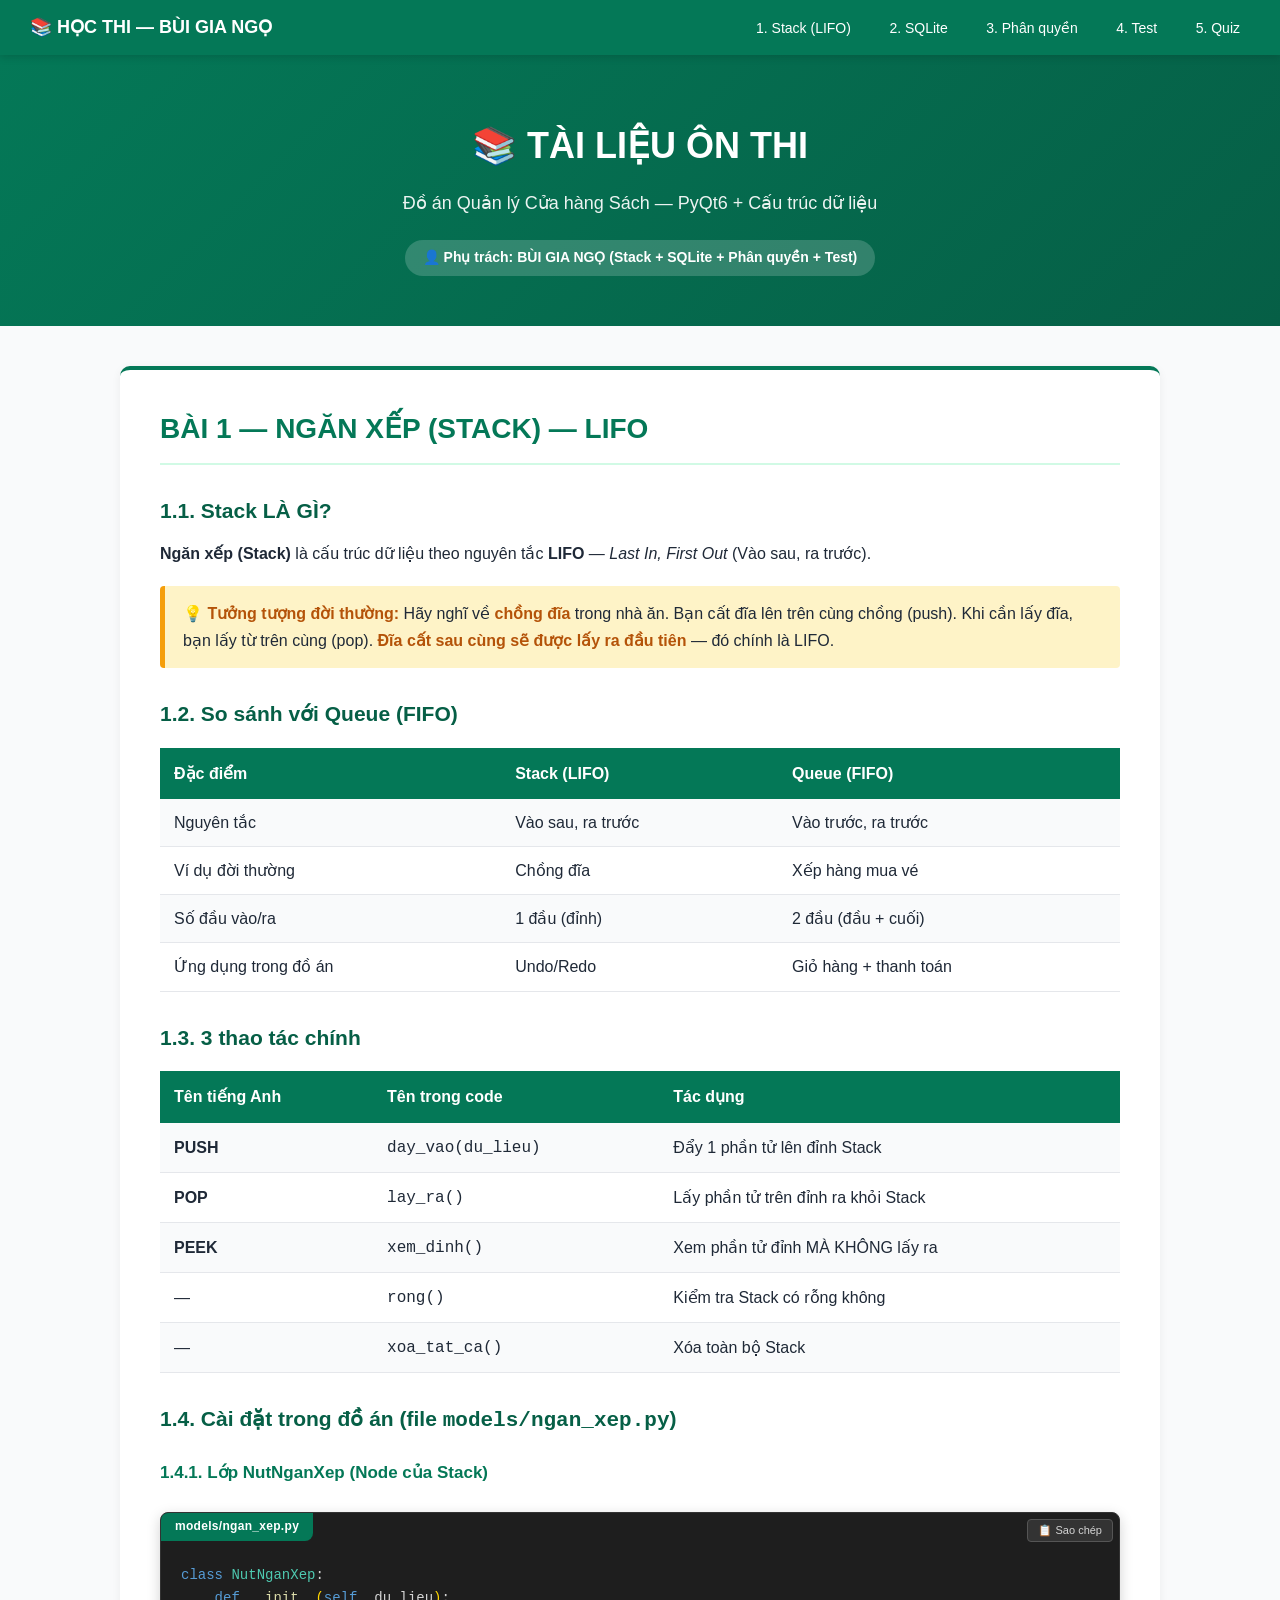
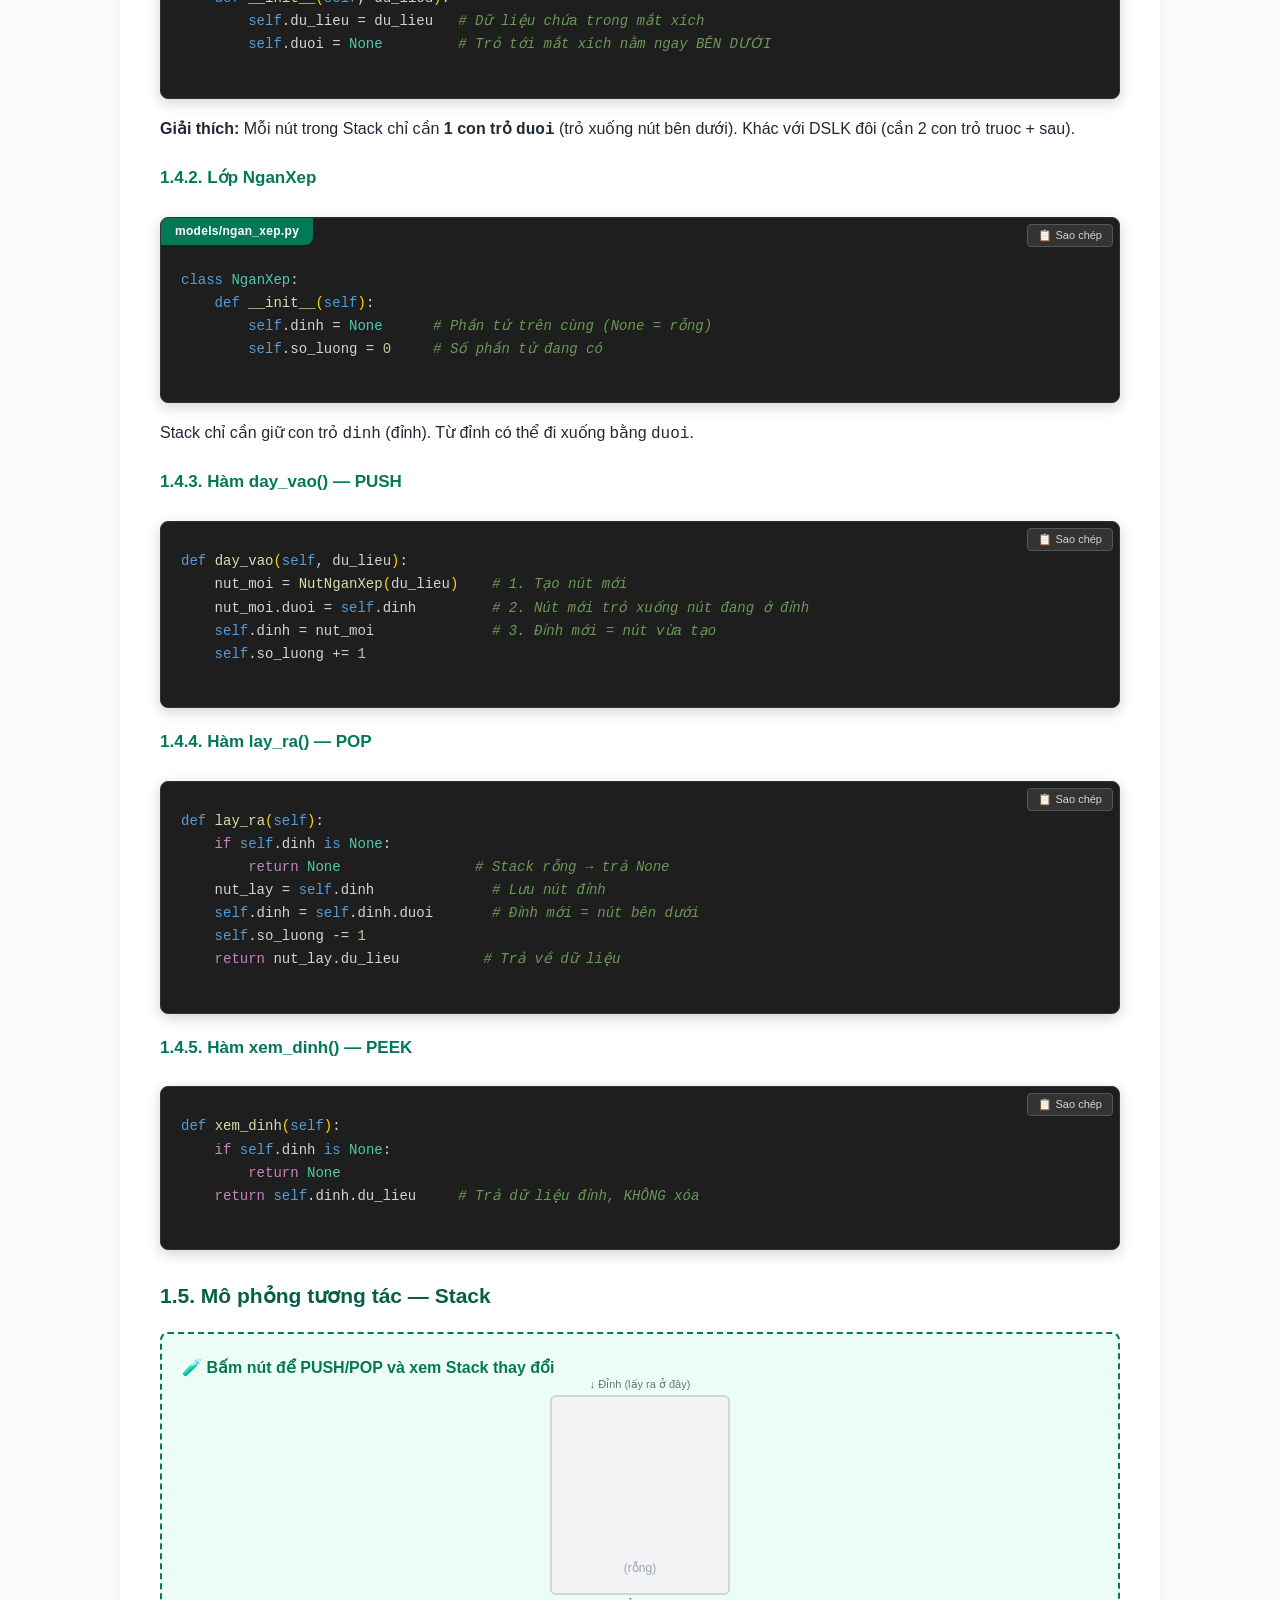
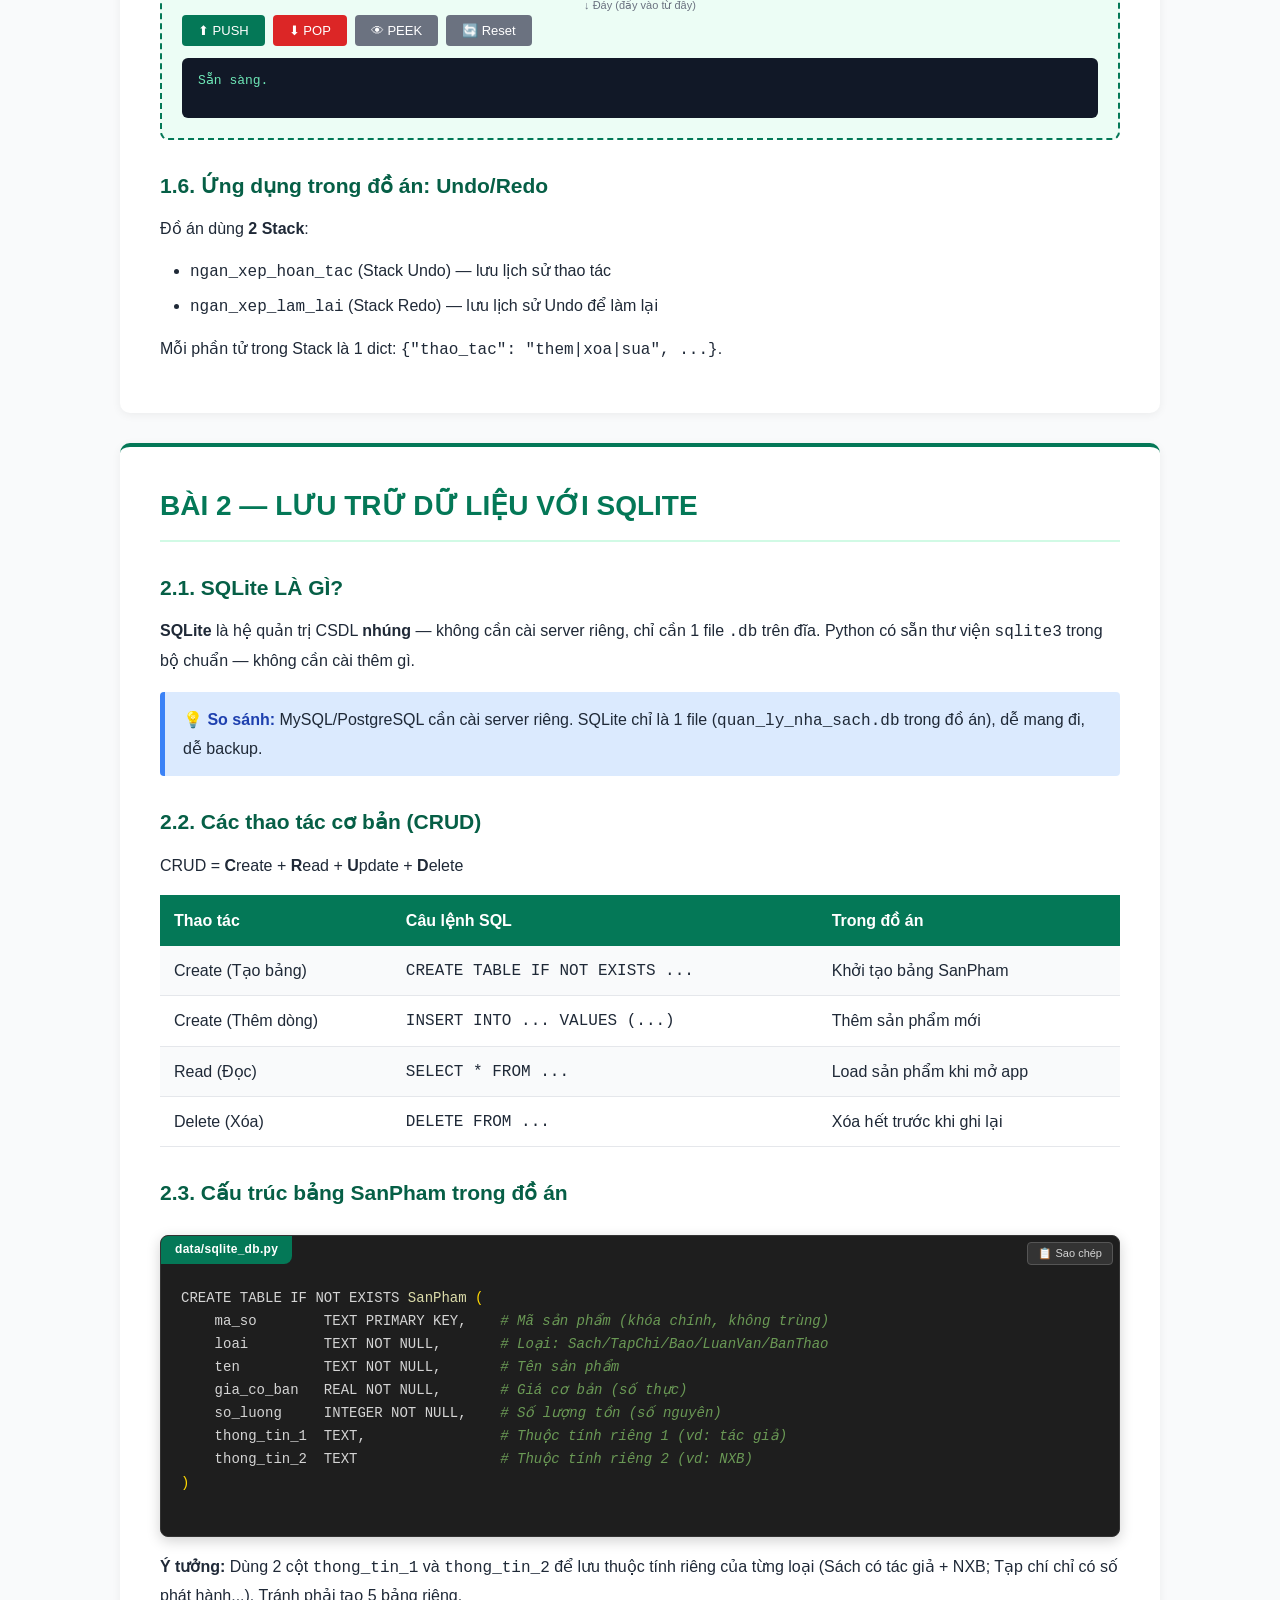
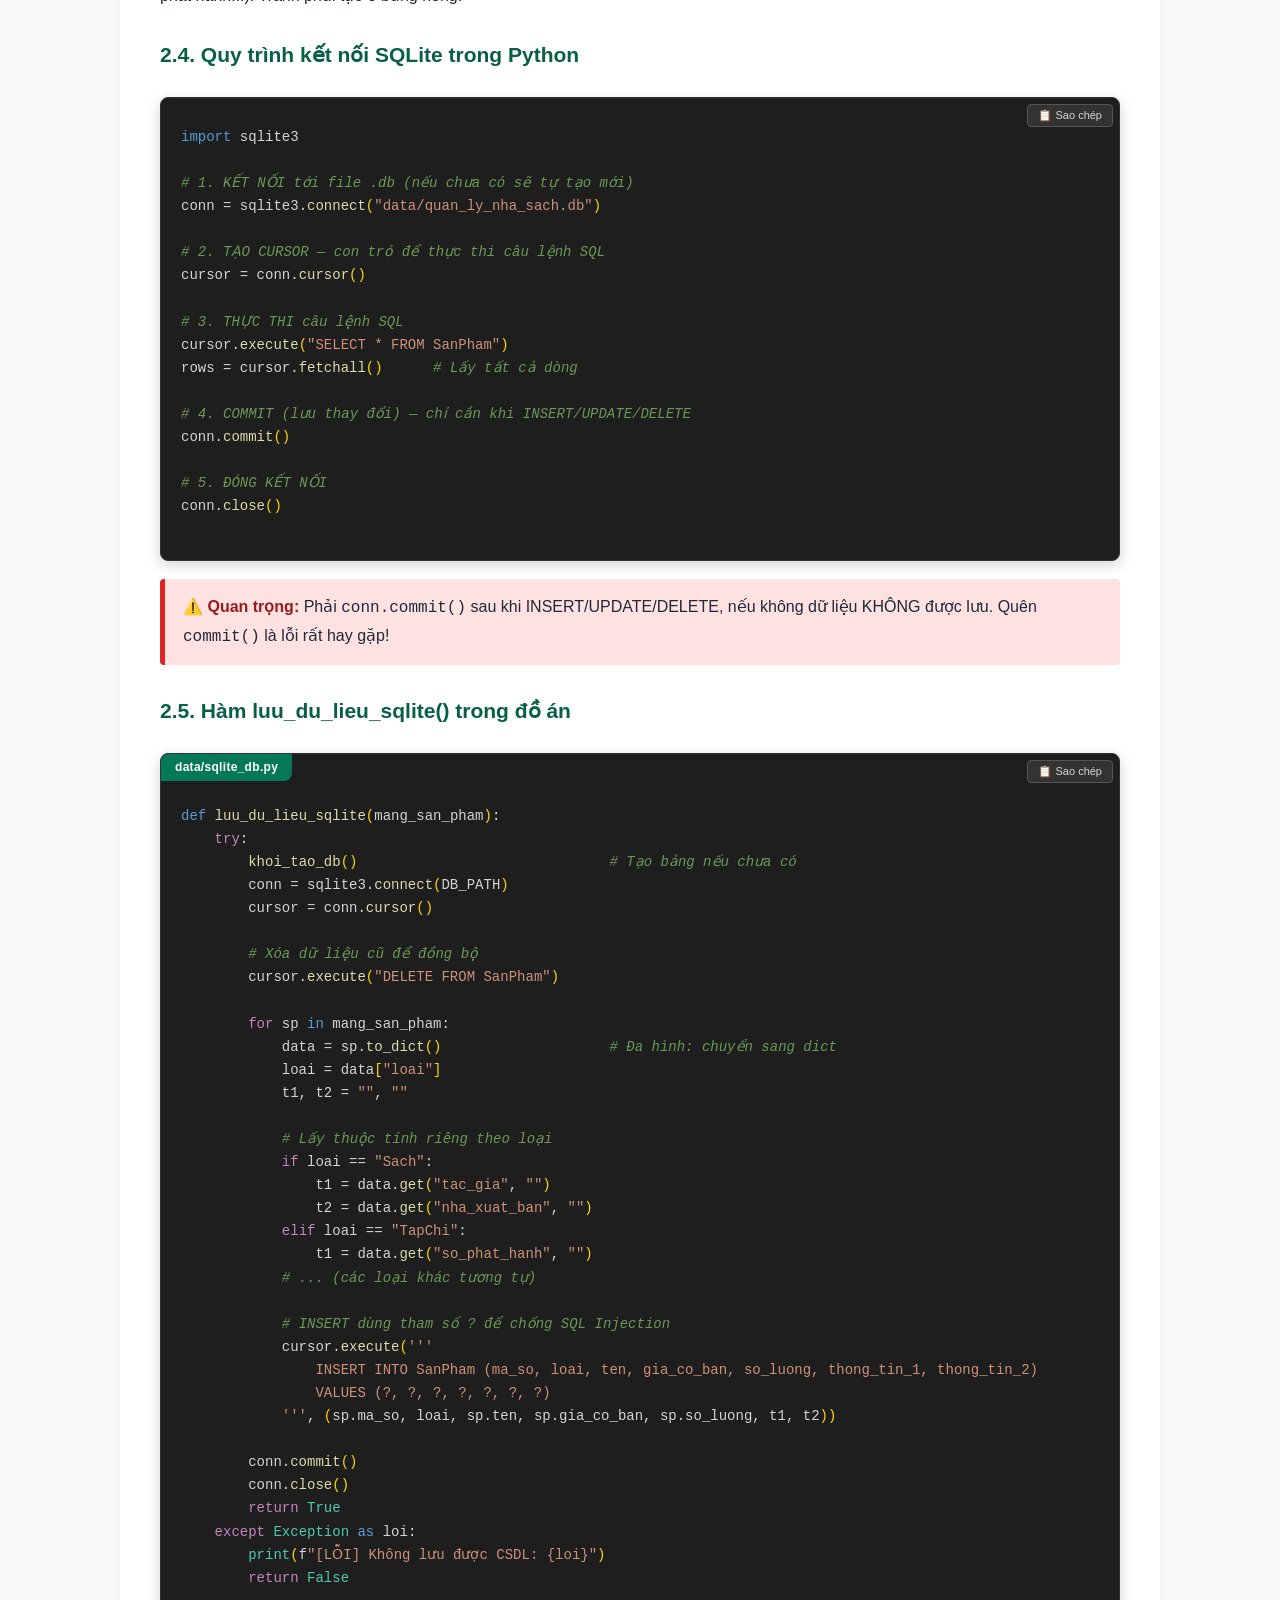
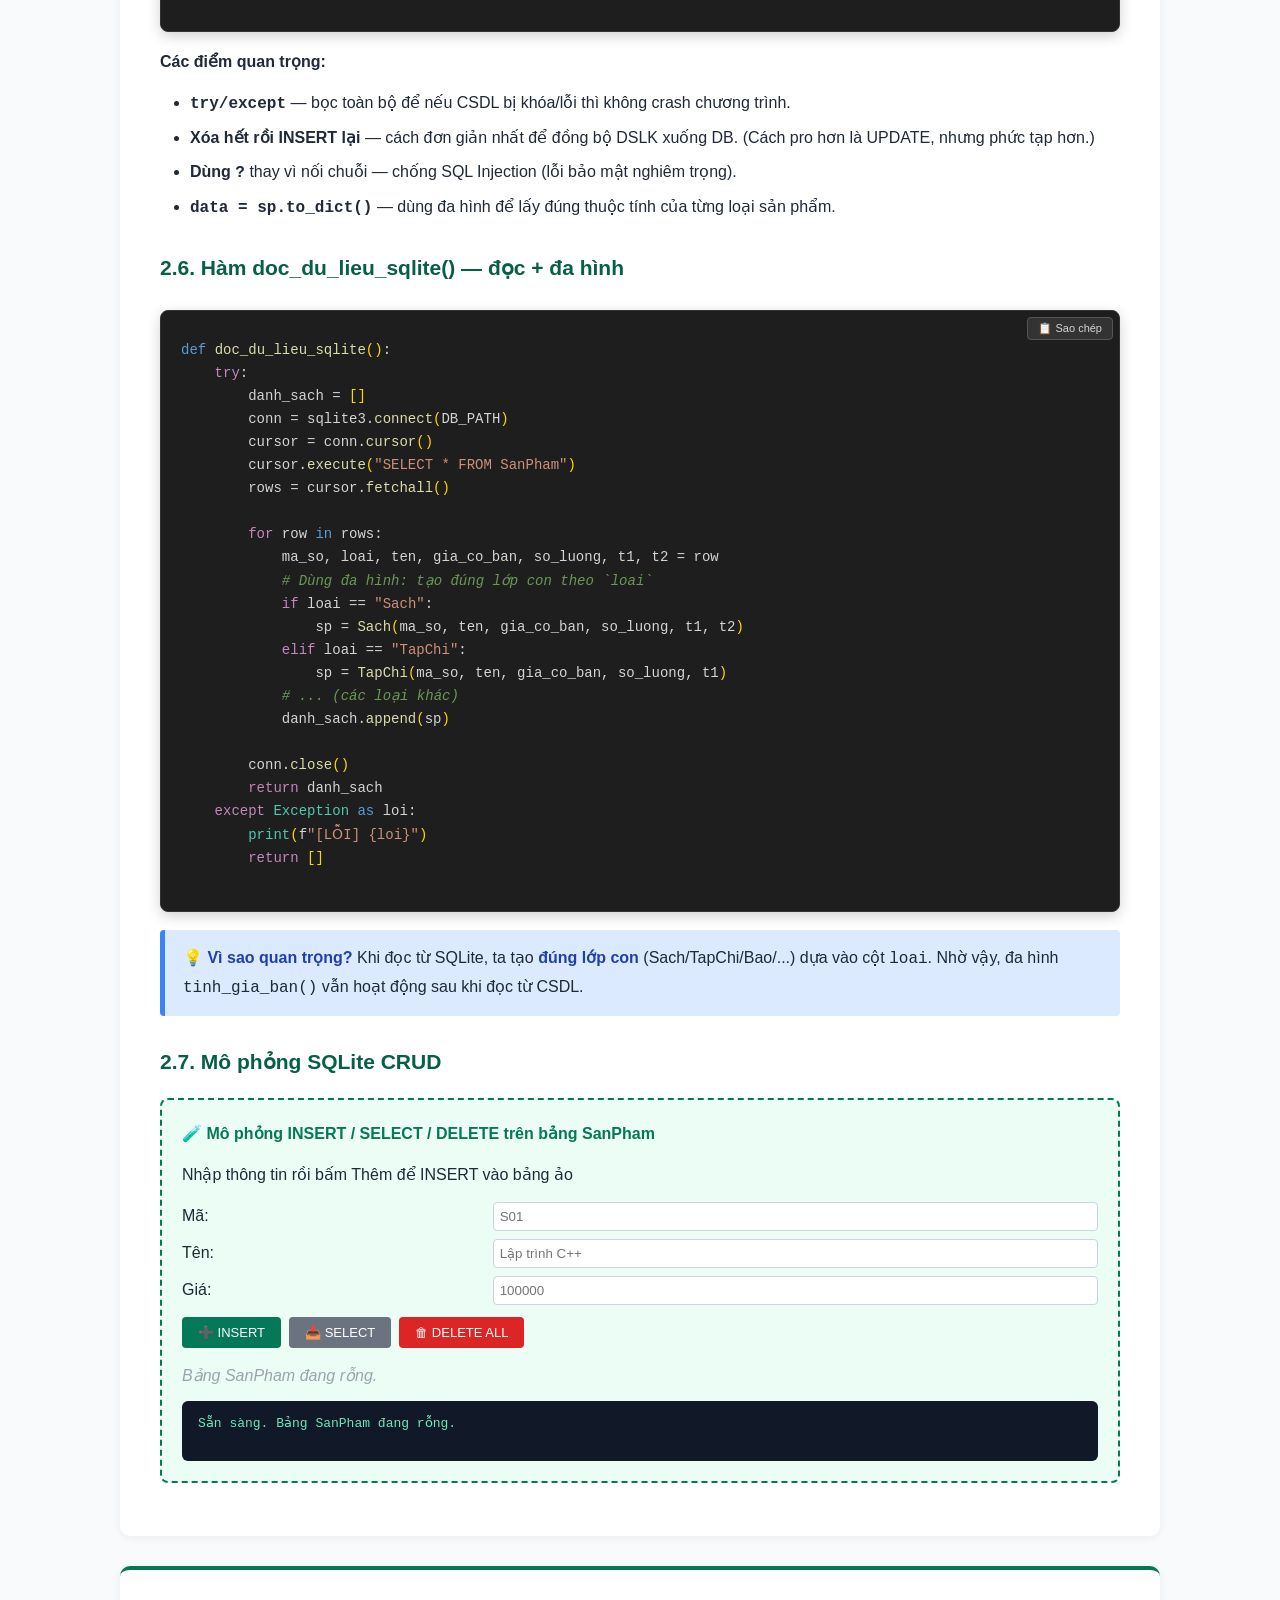
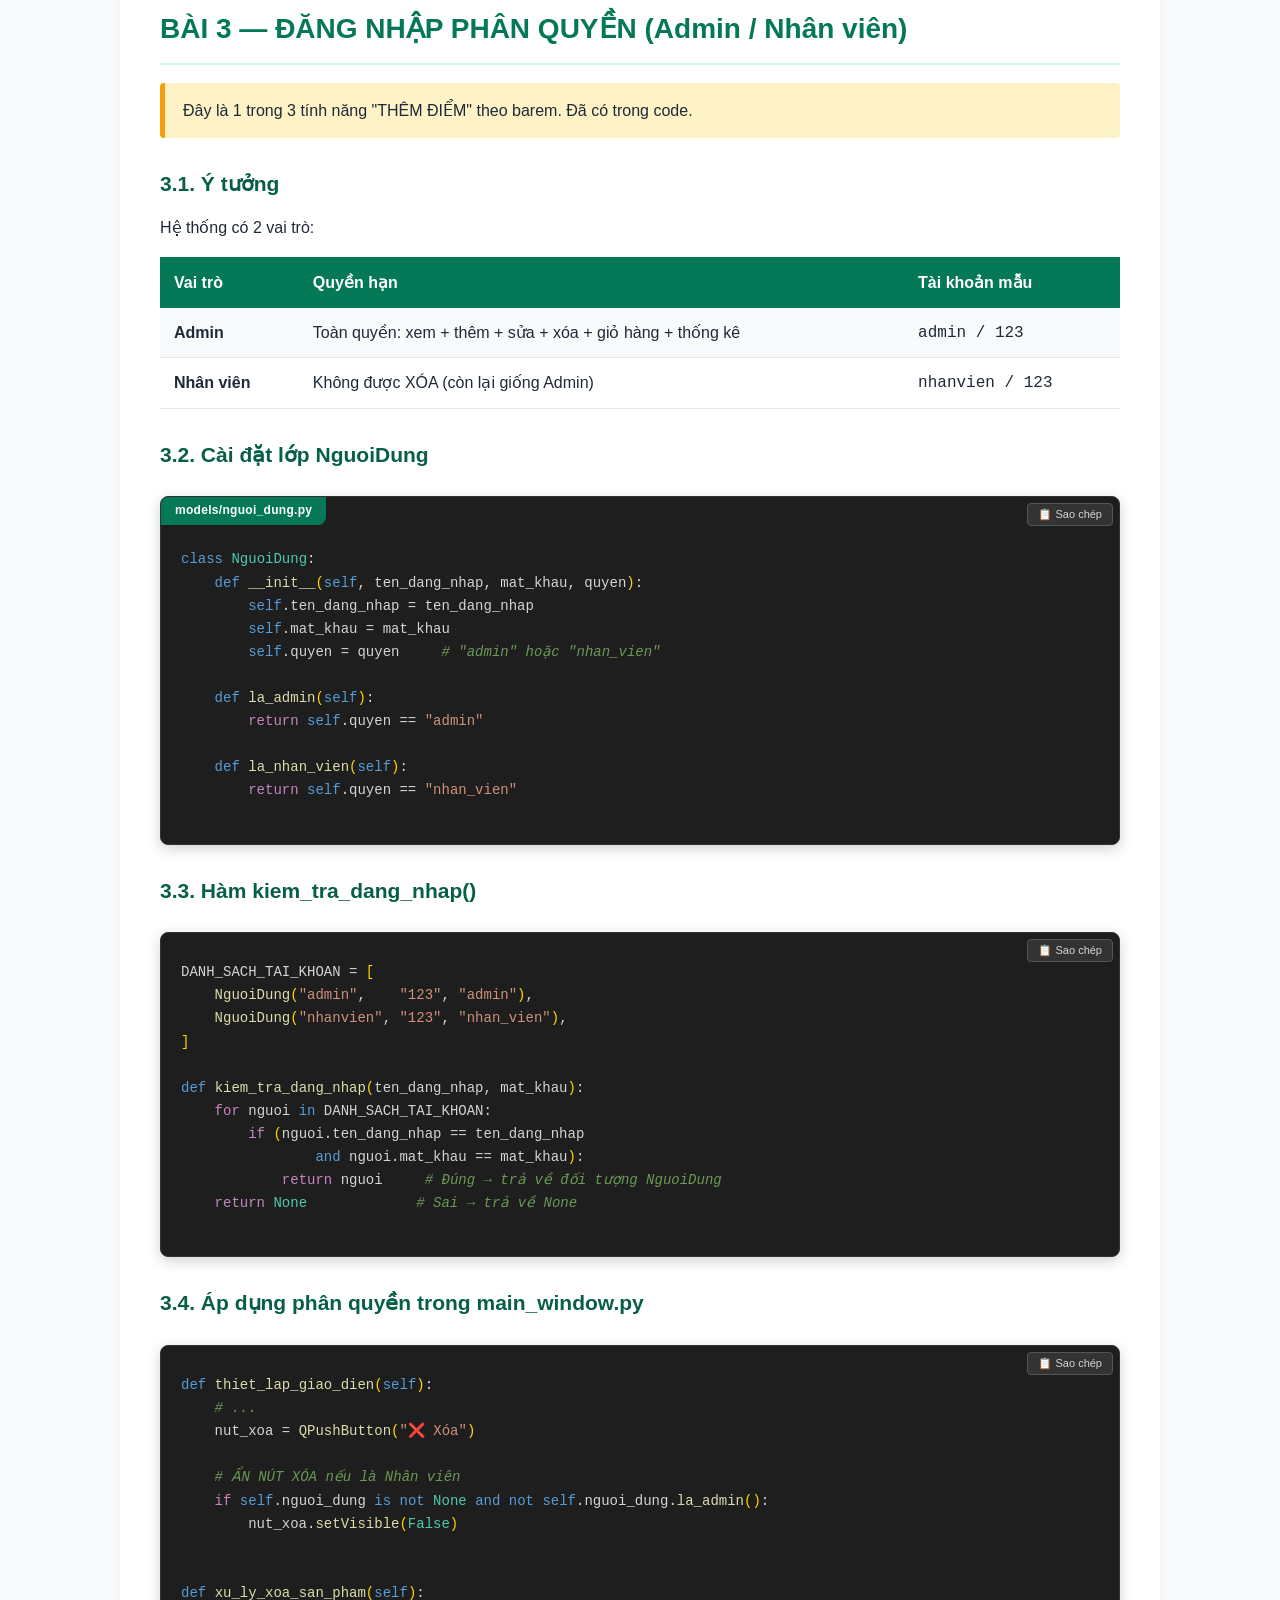
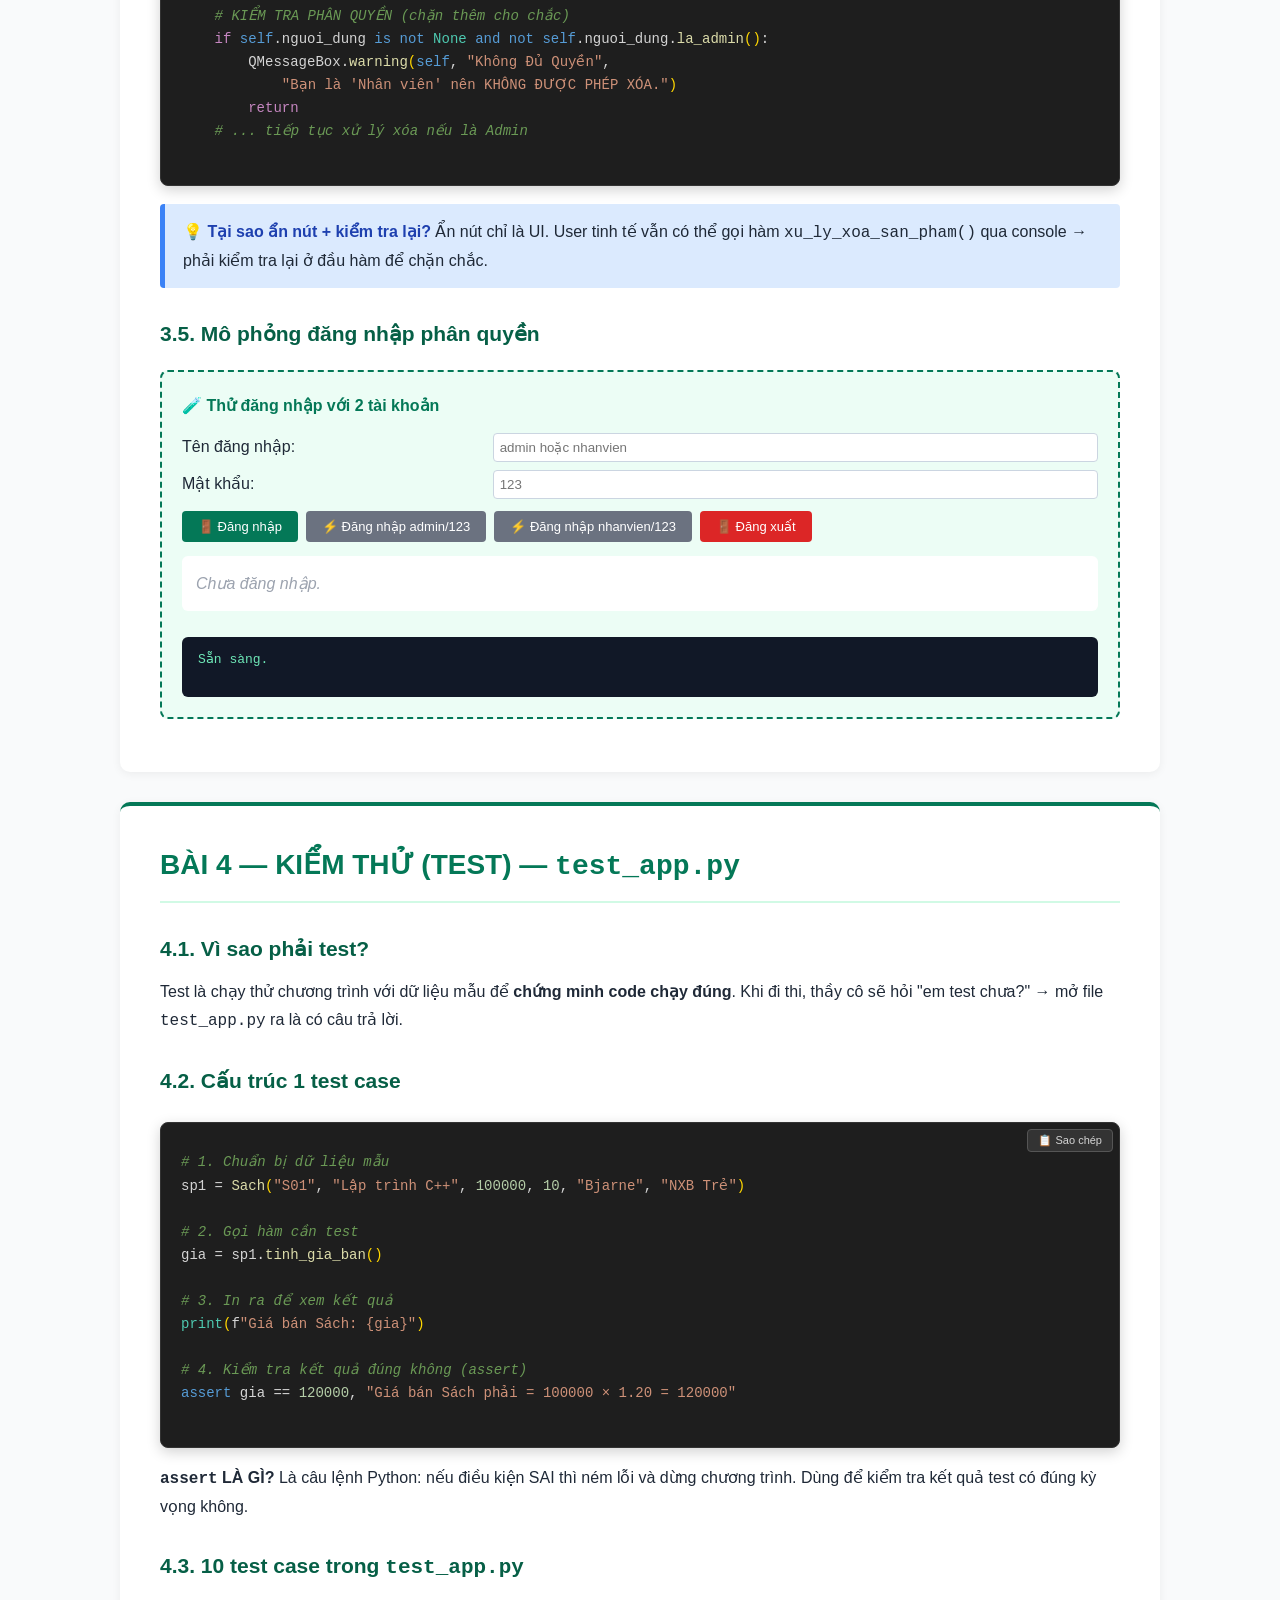
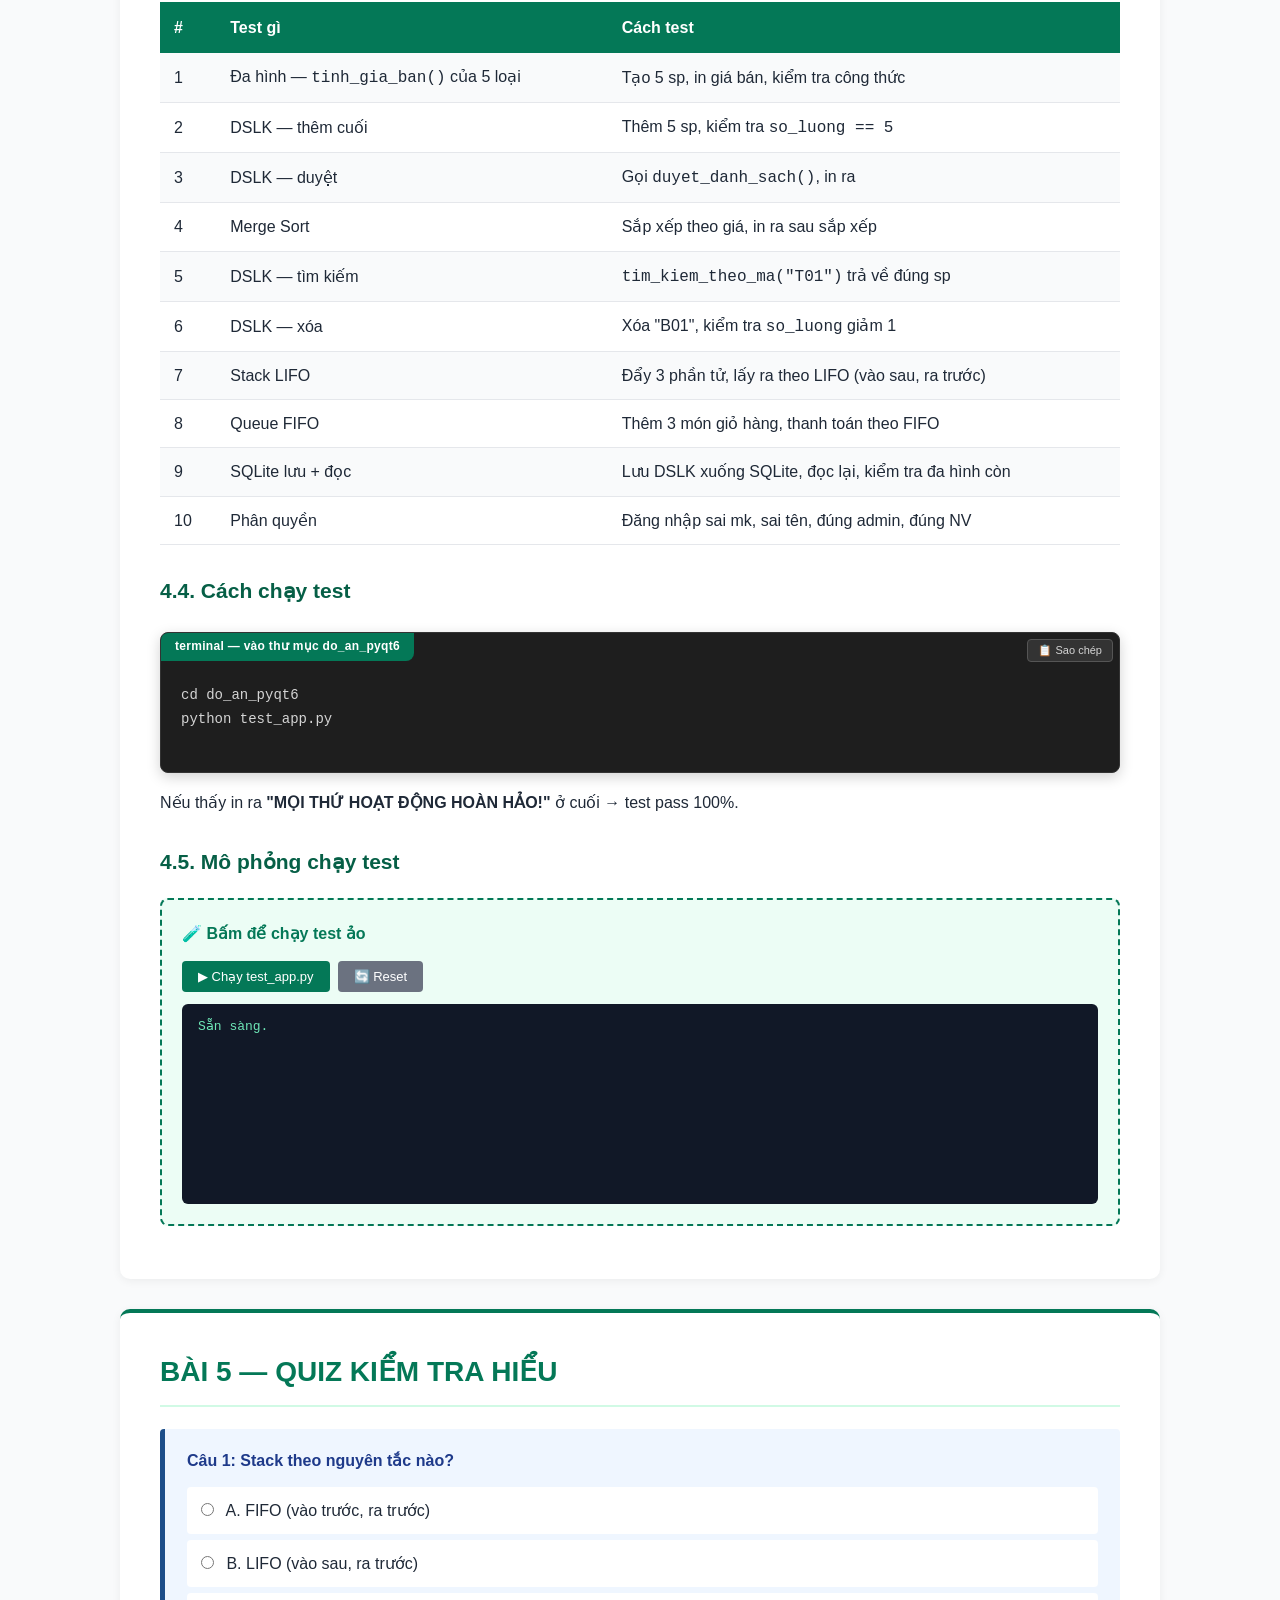
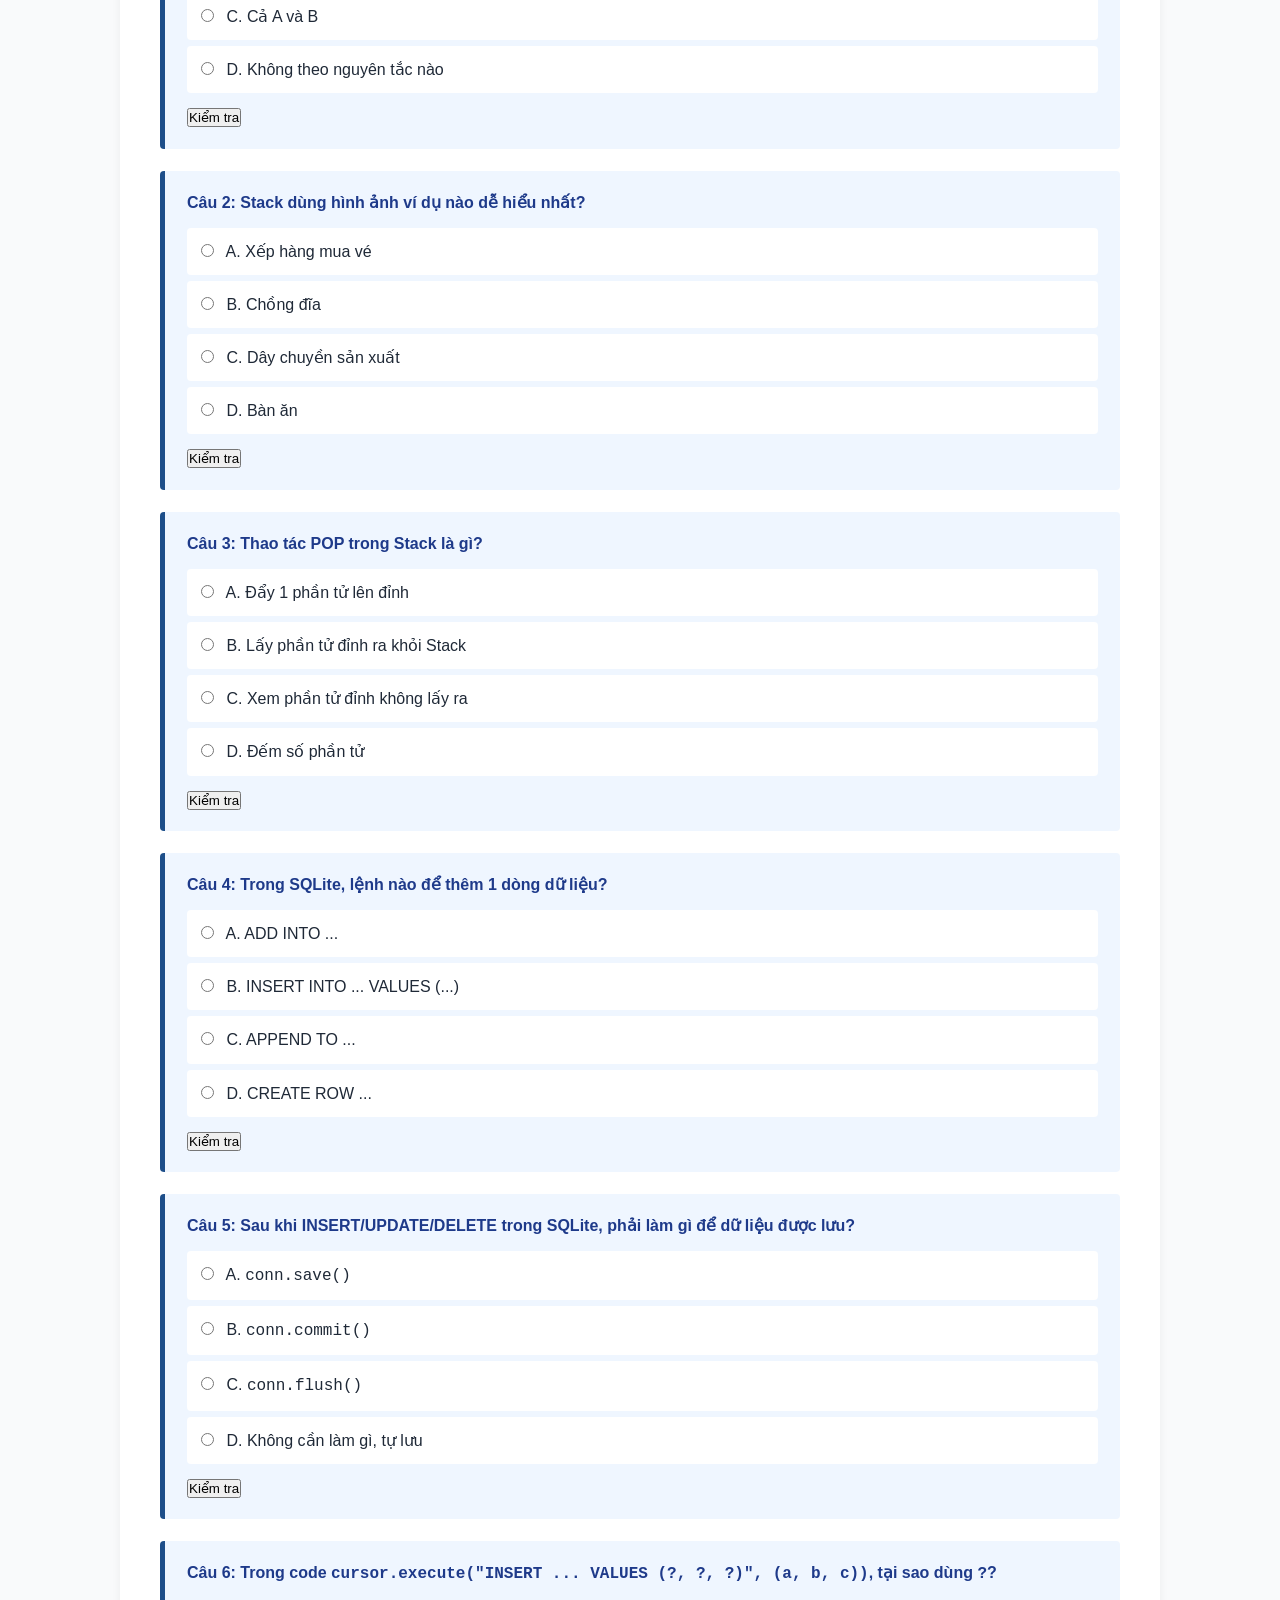
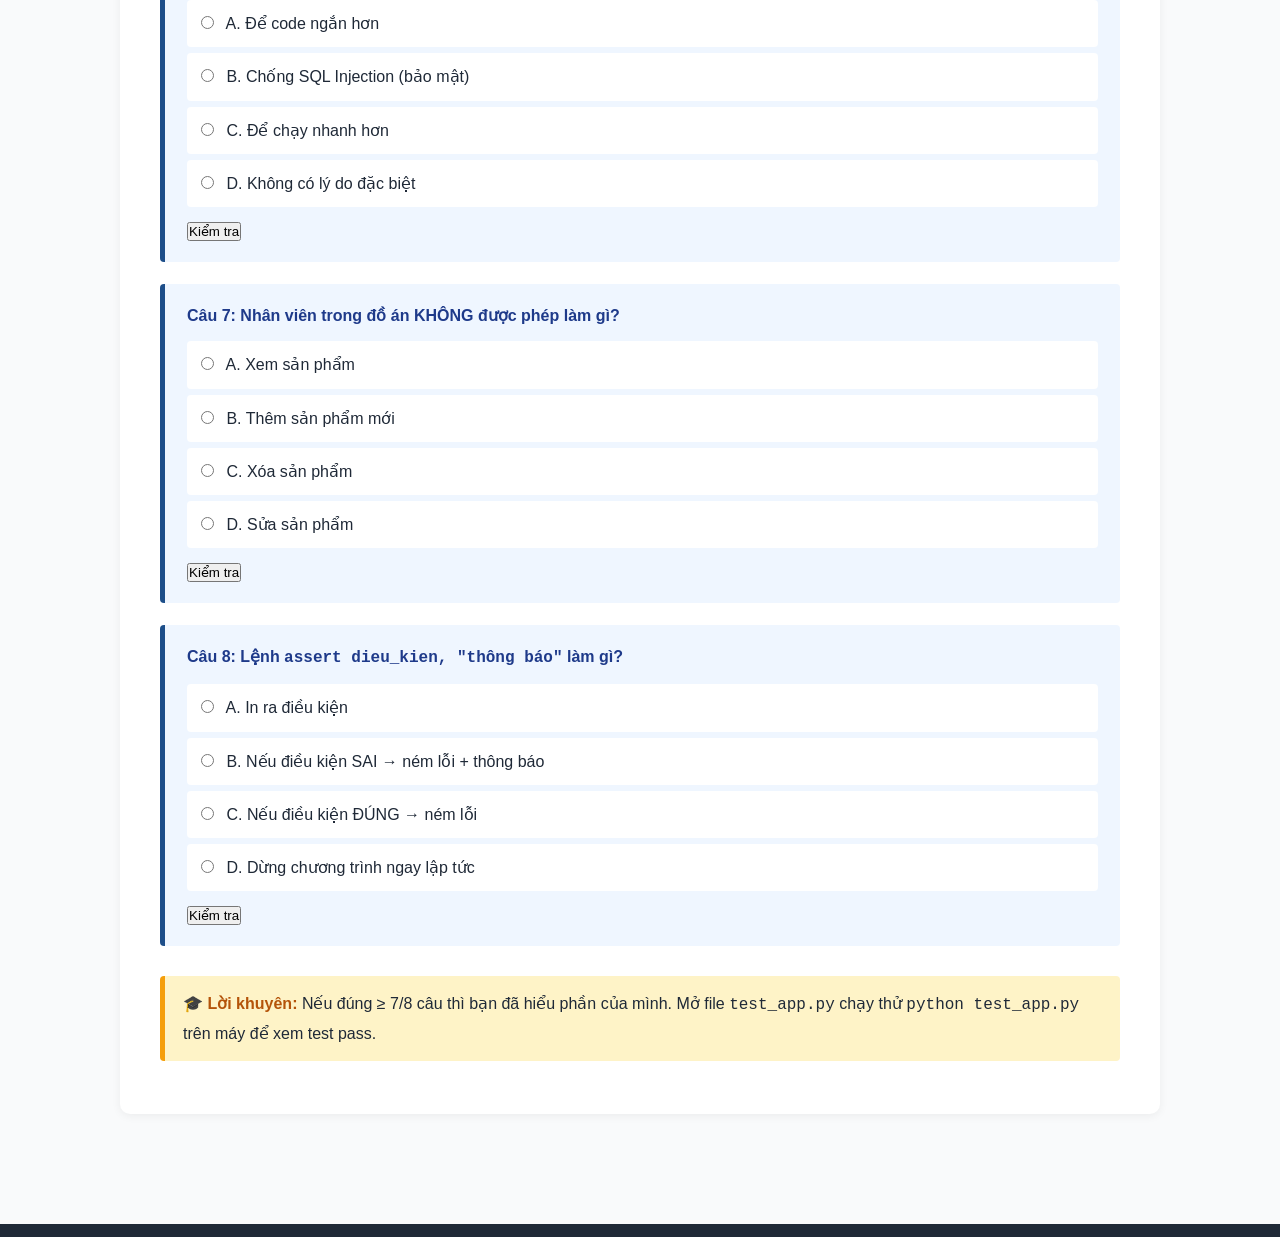
==== commit 9f95c58d: "Sua code-block: sang <pre><code> + highlight.js (VSCode Dark+ theme) - Code Python gio dung xuong do" ====
--- a/tai_lieu_hoc_thi/02_bui_gia_ngo/index.html
+++ b/tai_lieu_hoc_thi/02_bui_gia_ngo/index.html
@@ -67,53 +67,53 @@
 <h3>1.4. Cài đặt trong đồ án (file <code>models/ngan_xep.py</code>)</h3>
 
 <h4>1.4.1. Lớp NutNganXep (Node của Stack)</h4>
-<div class="code-block">
+<pre class="code-block">
 <span class="filename">models/ngan_xep.py</span>
-<span class="keyword">class</span> <span class="function">NutNganXep</span>:
-    <span class="keyword">def</span> <span class="function">__init__</span>(self, du_lieu):
-        self.du_lieu = du_lieu   <span class="comment"># Dữ liệu chứa trong mắt xích</span>
-        self.duoi = <span class="keyword">None</span>         <span class="comment"># Trỏ tới mắt xích nằm ngay BÊN DƯỚI</span>
-</div>
+<code class="language-python">class NutNganXep:
+    def __init__(self, du_lieu):
+        self.du_lieu = du_lieu   # Dữ liệu chứa trong mắt xích
+        self.duoi = None         # Trỏ tới mắt xích nằm ngay BÊN DƯỚI</code>
+</pre>
 <p><strong>Giải thích:</strong> Mỗi nút trong Stack chỉ cần <strong>1 con trỏ <code>duoi</code></strong>
 (trỏ xuống nút bên dưới). Khác với DSLK đôi (cần 2 con trỏ truoc + sau).</p>
 
 <h4>1.4.2. Lớp NganXep</h4>
-<div class="code-block">
+<pre class="code-block">
 <span class="filename">models/ngan_xep.py</span>
-<span class="keyword">class</span> <span class="function">NganXep</span>:
-    <span class="keyword">def</span> <span class="function">__init__</span>(self):
-        self.dinh = <span class="keyword">None</span>      <span class="comment"># Phần tử trên cùng (None = rỗng)</span>
-        self.so_luong = <span class="number">0</span>     <span class="comment"># Số phần tử đang có</span>
-</div>
+<code class="language-python">class NganXep:
+    def __init__(self):
+        self.dinh = None      # Phần tử trên cùng (None = rỗng)
+        self.so_luong = 0     # Số phần tử đang có</code>
+</pre>
 <p>Stack chỉ cần giữ con trỏ <code>dinh</code> (đỉnh). Từ đỉnh có thể đi xuống bằng <code>duoi</code>.</p>
 
 <h4>1.4.3. Hàm day_vao() — PUSH</h4>
-<div class="code-block">
-<span class="keyword">def</span> <span class="function">day_vao</span>(self, du_lieu):
-    nut_moi = NutNganXep(du_lieu)    <span class="comment"># 1. Tạo nút mới</span>
-    nut_moi.duoi = self.dinh         <span class="comment"># 2. Nút mới trỏ xuống nút đang ở đỉnh</span>
-    self.dinh = nut_moi              <span class="comment"># 3. Đỉnh mới = nút vừa tạo</span>
-    self.so_luong += <span class="number">1</span>
-</div>
+<pre class="code-block">
+<code class="language-python">def day_vao(self, du_lieu):
+    nut_moi = NutNganXep(du_lieu)    # 1. Tạo nút mới
+    nut_moi.duoi = self.dinh         # 2. Nút mới trỏ xuống nút đang ở đỉnh
+    self.dinh = nut_moi              # 3. Đỉnh mới = nút vừa tạo
+    self.so_luong += 1</code>
+</pre>
 
 <h4>1.4.4. Hàm lay_ra() — POP</h4>
-<div class="code-block">
-<span class="keyword">def</span> <span class="function">lay_ra</span>(self):
-    <span class="keyword">if</span> self.dinh <span class="keyword">is</span> <span class="keyword">None</span>:
-        <span class="keyword">return</span> <span class="keyword">None</span>                <span class="comment"># Stack rỗng → trả None</span>
-    nut_lay = self.dinh              <span class="comment"># Lưu nút đỉnh</span>
-    self.dinh = self.dinh.duoi       <span class="comment"># Đỉnh mới = nút bên dưới</span>
-    self.so_luong -= <span class="number">1</span>
-    <span class="keyword">return</span> nut_lay.du_lieu          <span class="comment"># Trả về dữ liệu</span>
-</div>
+<pre class="code-block">
+<code class="language-python">def lay_ra(self):
+    if self.dinh is None:
+        return None                # Stack rỗng → trả None
+    nut_lay = self.dinh              # Lưu nút đỉnh
+    self.dinh = self.dinh.duoi       # Đỉnh mới = nút bên dưới
+    self.so_luong -= 1
+    return nut_lay.du_lieu          # Trả về dữ liệu</code>
+</pre>
 
 <h4>1.4.5. Hàm xem_dinh() — PEEK</h4>
-<div class="code-block">
-<span class="keyword">def</span> <span class="function">xem_dinh</span>(self):
-    <span class="keyword">if</span> self.dinh <span class="keyword">is</span> <span class="keyword">None</span>:
-        <span class="keyword">return</span> <span class="keyword">None</span>
-    <span class="keyword">return</span> self.dinh.du_lieu     <span class="comment"># Trả dữ liệu đỉnh, KHÔNG xóa</span>
-</div>
+<pre class="code-block">
+<code class="language-python">def xem_dinh(self):
+    if self.dinh is None:
+        return None
+    return self.dinh.du_lieu     # Trả dữ liệu đỉnh, KHÔNG xóa</code>
+</pre>
 
 <h3>1.5. Mô phỏng tương tác — Stack</h3>
 <div class="demo-box">
@@ -171,42 +171,42 @@
 </table>
 
 <h3>2.3. Cấu trúc bảng SanPham trong đồ án</h3>
-<div class="code-block">
+<pre class="code-block">
 <span class="filename">data/sqlite_db.py</span>
-<span class="keyword">CREATE TABLE IF NOT EXISTS</span> SanPham (
-    ma_so        TEXT PRIMARY KEY,    <span class="comment"># Mã sản phẩm (khóa chính, không trùng)</span>
-    loai         TEXT NOT NULL,       <span class="comment"># Loại: Sach/TapChi/Bao/LuanVan/BanThao</span>
-    ten          TEXT NOT NULL,       <span class="comment"># Tên sản phẩm</span>
-    gia_co_ban   REAL NOT NULL,       <span class="comment"># Giá cơ bản (số thực)</span>
-    so_luong     INTEGER NOT NULL,    <span class="comment"># Số lượng tồn (số nguyên)</span>
-    thong_tin_1  TEXT,                <span class="comment"># Thuộc tính riêng 1 (vd: tác giả)</span>
-    thong_tin_2  TEXT                 <span class="comment"># Thuộc tính riêng 2 (vd: NXB)</span>
-)
-</div>
+<code class="language-python">CREATE TABLE IF NOT EXISTS SanPham (
+    ma_so        TEXT PRIMARY KEY,    # Mã sản phẩm (khóa chính, không trùng)
+    loai         TEXT NOT NULL,       # Loại: Sach/TapChi/Bao/LuanVan/BanThao
+    ten          TEXT NOT NULL,       # Tên sản phẩm
+    gia_co_ban   REAL NOT NULL,       # Giá cơ bản (số thực)
+    so_luong     INTEGER NOT NULL,    # Số lượng tồn (số nguyên)
+    thong_tin_1  TEXT,                # Thuộc tính riêng 1 (vd: tác giả)
+    thong_tin_2  TEXT                 # Thuộc tính riêng 2 (vd: NXB)
+)</code>
+</pre>
 <p><strong>Ý tưởng:</strong> Dùng 2 cột <code>thong_tin_1</code> và <code>thong_tin_2</code> để
 lưu thuộc tính riêng của từng loại (Sách có tác giả + NXB; Tạp chí chỉ có số phát hành...).
 Tránh phải tạo 5 bảng riêng.</p>
 
 <h3>2.4. Quy trình kết nối SQLite trong Python</h3>
-<div class="code-block">
-<span class="keyword">import</span> sqlite3
-
-<span class="comment"># 1. KẾT NỐI tới file .db (nếu chưa có sẽ tự tạo mới)</span>
-conn = sqlite3.connect(<span class="string">"data/quan_ly_nha_sach.db"</span>)
-
-<span class="comment"># 2. TẠO CURSOR — con trỏ để thực thi câu lệnh SQL</span>
+<pre class="code-block">
+<code class="language-python">import sqlite3
+
+# 1. KẾT NỐI tới file .db (nếu chưa có sẽ tự tạo mới)
+conn = sqlite3.connect("data/quan_ly_nha_sach.db")
+
+# 2. TẠO CURSOR — con trỏ để thực thi câu lệnh SQL
 cursor = conn.cursor()
 
-<span class="comment"># 3. THỰC THI câu lệnh SQL</span>
-cursor.execute(<span class="string">"SELECT * FROM SanPham"</span>)
-rows = cursor.fetchall()      <span class="comment"># Lấy tất cả dòng</span>
-
-<span class="comment"># 4. COMMIT (lưu thay đổi) — chỉ cần khi INSERT/UPDATE/DELETE</span>
+# 3. THỰC THI câu lệnh SQL
+cursor.execute("SELECT * FROM SanPham")
+rows = cursor.fetchall()      # Lấy tất cả dòng
+
+# 4. COMMIT (lưu thay đổi) — chỉ cần khi INSERT/UPDATE/DELETE
 conn.commit()
 
-<span class="comment"># 5. ĐÓNG KẾT NỐI</span>
-conn.close()
-</div>
+# 5. ĐÓNG KẾT NỐI
+conn.close()</code>
+</pre>
 
 <div class="warning">
     <strong>⚠️ Quan trọng:</strong> Phải <code>conn.commit()</code> sau khi INSERT/UPDATE/DELETE,
@@ -214,43 +214,43 @@
 </div>
 
 <h3>2.5. Hàm luu_du_lieu_sqlite() trong đồ án</h3>
-<div class="code-block">
+<pre class="code-block">
 <span class="filename">data/sqlite_db.py</span>
-<span class="keyword">def</span> <span class="function">luu_du_lieu_sqlite</span>(mang_san_pham):
-    <span class="keyword">try</span>:
-        khoi_tao_db()                              <span class="comment"># Tạo bảng nếu chưa có</span>
+<code class="language-python">def luu_du_lieu_sqlite(mang_san_pham):
+    try:
+        khoi_tao_db()                              # Tạo bảng nếu chưa có
         conn = sqlite3.connect(DB_PATH)
         cursor = conn.cursor()
 
-        <span class="comment"># Xóa dữ liệu cũ để đồng bộ</span>
-        cursor.execute(<span class="string">"DELETE FROM SanPham"</span>)
-
-        <span class="keyword">for</span> sp <span class="keyword">in</span> mang_san_pham:
-            data = sp.to_dict()                    <span class="comment"># Đa hình: chuyển sang dict</span>
-            loai = data[<span class="string">"loai"</span>]
-            t1, t2 = <span class="string">""</span>, <span class="string">""</span>
-
-            <span class="comment"># Lấy thuộc tính riêng theo loại</span>
-            <span class="keyword">if</span> loai == <span class="string">"Sach"</span>:
-                t1 = data.get(<span class="string">"tac_gia"</span>, <span class="string">""</span>)
-                t2 = data.get(<span class="string">"nha_xuat_ban"</span>, <span class="string">""</span>)
-            <span class="keyword">elif</span> loai == <span class="string">"TapChi"</span>:
-                t1 = data.get(<span class="string">"so_phat_hanh"</span>, <span class="string">""</span>)
-            <span class="comment"># ... (các loại khác tương tự)</span>
-
-            <span class="comment"># INSERT dùng tham số ? để chống SQL Injection</span>
-            cursor.execute(<span class="string">'''
+        # Xóa dữ liệu cũ để đồng bộ
+        cursor.execute("DELETE FROM SanPham")
+
+        for sp in mang_san_pham:
+            data = sp.to_dict()                    # Đa hình: chuyển sang dict
+            loai = data["loai"]
+            t1, t2 = "", ""
+
+            # Lấy thuộc tính riêng theo loại
+            if loai == "Sach":
+                t1 = data.get("tac_gia", "")
+                t2 = data.get("nha_xuat_ban", "")
+            elif loai == "TapChi":
+                t1 = data.get("so_phat_hanh", "")
+            # ... (các loại khác tương tự)
+
+            # INSERT dùng tham số ? để chống SQL Injection
+            cursor.execute('''
                 INSERT INTO SanPham (ma_so, loai, ten, gia_co_ban, so_luong, thong_tin_1, thong_tin_2)
                 VALUES (?, ?, ?, ?, ?, ?, ?)
-            '''</span>, (sp.ma_so, loai, sp.ten, sp.gia_co_ban, sp.so_luong, t1, t2))
+            ''', (sp.ma_so, loai, sp.ten, sp.gia_co_ban, sp.so_luong, t1, t2))
 
         conn.commit()
         conn.close()
-        <span class="keyword">return</span> <span class="keyword">True</span>
-    <span class="keyword">except</span> <span class="keyword">Exception</span> <span class="keyword">as</span> loi:
-        <span class="function">print</span>(<span class="string">f"[LỖI] Không lưu được CSDL: {loi}"</span>)
-        <span class="keyword">return</span> <span class="keyword">False</span>
-</div>
+        return True
+    except Exception as loi:
+        print(f"[LỖI] Không lưu được CSDL: {loi}")
+        return False</code>
+</pre>
 
 <p><strong>Các điểm quan trọng:</strong></p>
 <ul>
@@ -261,31 +261,31 @@
 </ul>
 
 <h3>2.6. Hàm doc_du_lieu_sqlite() — đọc + đa hình</h3>
-<div class="code-block">
-<span class="keyword">def</span> <span class="function">doc_du_lieu_sqlite</span>():
-    <span class="keyword">try</span>:
+<pre class="code-block">
+<code class="language-python">def doc_du_lieu_sqlite():
+    try:
         danh_sach = []
         conn = sqlite3.connect(DB_PATH)
         cursor = conn.cursor()
-        cursor.execute(<span class="string">"SELECT * FROM SanPham"</span>)
+        cursor.execute("SELECT * FROM SanPham")
         rows = cursor.fetchall()
 
-        <span class="keyword">for</span> row <span class="keyword">in</span> rows:
+        for row in rows:
             ma_so, loai, ten, gia_co_ban, so_luong, t1, t2 = row
-            <span class="comment"># Dùng đa hình: tạo đúng lớp con theo `loai`</span>
-            <span class="keyword">if</span> loai == <span class="string">"Sach"</span>:
+            # Dùng đa hình: tạo đúng lớp con theo `loai`
+            if loai == "Sach":
                 sp = Sach(ma_so, ten, gia_co_ban, so_luong, t1, t2)
-            <span class="keyword">elif</span> loai == <span class="string">"TapChi"</span>:
+            elif loai == "TapChi":
                 sp = TapChi(ma_so, ten, gia_co_ban, so_luong, t1)
-            <span class="comment"># ... (các loại khác)</span>
+            # ... (các loại khác)
             danh_sach.append(sp)
 
         conn.close()
-        <span class="keyword">return</span> danh_sach
-    <span class="keyword">except</span> <span class="keyword">Exception</span> <span class="keyword">as</span> loi:
-        <span class="function">print</span>(<span class="string">f"[LỖI] {loi}"</span>)
-        <span class="keyword">return</span> []
-</div>
+        return danh_sach
+    except Exception as loi:
+        print(f"[LỖI] {loi}")
+        return []</code>
+</pre>
 
 <div class="tip">
     <strong>💡 Vì sao quan trọng?</strong> Khi đọc từ SQLite, ta tạo <strong>đúng lớp con</strong>
@@ -337,55 +337,55 @@
 </table>
 
 <h3>3.2. Cài đặt lớp NguoiDung</h3>
-<div class="code-block">
+<pre class="code-block">
 <span class="filename">models/nguoi_dung.py</span>
-<span class="keyword">class</span> <span class="function">NguoiDung</span>:
-    <span class="keyword">def</span> <span class="function">__init__</span>(self, ten_dang_nhap, mat_khau, quyen):
+<code class="language-python">class NguoiDung:
+    def __init__(self, ten_dang_nhap, mat_khau, quyen):
         self.ten_dang_nhap = ten_dang_nhap
         self.mat_khau = mat_khau
-        self.quyen = quyen     <span class="comment"># "admin" hoặc "nhan_vien"</span>
-
-    <span class="keyword">def</span> <span class="function">la_admin</span>(self):
-        <span class="keyword">return</span> self.quyen == <span class="string">"admin"</span>
-
-    <span class="keyword">def</span> <span class="function">la_nhan_vien</span>(self):
-        <span class="keyword">return</span> self.quyen == <span class="string">"nhan_vien"</span>
-</div>
+        self.quyen = quyen     # "admin" hoặc "nhan_vien"
+
+    def la_admin(self):
+        return self.quyen == "admin"
+
+    def la_nhan_vien(self):
+        return self.quyen == "nhan_vien"</code>
+</pre>
 
 <h3>3.3. Hàm kiem_tra_dang_nhap()</h3>
-<div class="code-block">
-DANH_SACH_TAI_KHOAN = [
-    NguoiDung(<span class="string">"admin"</span>,    <span class="string">"123"</span>, <span class="string">"admin"</span>),
-    NguoiDung(<span class="string">"nhanvien"</span>, <span class="string">"123"</span>, <span class="string">"nhan_vien"</span>),
+<pre class="code-block">
+<code class="language-python">DANH_SACH_TAI_KHOAN = [
+    NguoiDung("admin",    "123", "admin"),
+    NguoiDung("nhanvien", "123", "nhan_vien"),
 ]
 
-<span class="keyword">def</span> <span class="function">kiem_tra_dang_nhap</span>(ten_dang_nhap, mat_khau):
-    <span class="keyword">for</span> nguoi <span class="keyword">in</span> DANH_SACH_TAI_KHOAN:
-        <span class="keyword">if</span> (nguoi.ten_dang_nhap == ten_dang_nhap
-                <span class="keyword">and</span> nguoi.mat_khau == mat_khau):
-            <span class="keyword">return</span> nguoi     <span class="comment"># Đúng → trả về đối tượng NguoiDung</span>
-    <span class="keyword">return</span> <span class="keyword">None</span>             <span class="comment"># Sai → trả về None</span>
-</div>
+def kiem_tra_dang_nhap(ten_dang_nhap, mat_khau):
+    for nguoi in DANH_SACH_TAI_KHOAN:
+        if (nguoi.ten_dang_nhap == ten_dang_nhap
+                and nguoi.mat_khau == mat_khau):
+            return nguoi     # Đúng → trả về đối tượng NguoiDung
+    return None             # Sai → trả về None</code>
+</pre>
 
 <h3>3.4. Áp dụng phân quyền trong main_window.py</h3>
-<div class="code-block">
-<span class="keyword">def</span> <span class="function">thiet_lap_giao_dien</span>(self):
-    <span class="comment"># ...</span>
-    nut_xoa = QPushButton(<span class="string">"❌ Xóa"</span>)
-
-    <span class="comment"># ẨN NÚT XÓA nếu là Nhân viên</span>
-    <span class="keyword">if</span> self.nguoi_dung <span class="keyword">is not</span> <span class="keyword">None</span> <span class="keyword">and not</span> self.nguoi_dung.la_admin():
-        nut_xoa.setVisible(<span class="keyword">False</span>)
-
-
-<span class="keyword">def</span> <span class="function">xu_ly_xoa_san_pham</span>(self):
-    <span class="comment"># KIỂM TRA PHÂN QUYỀN (chặn thêm cho chắc)</span>
-    <span class="keyword">if</span> self.nguoi_dung <span class="keyword">is not</span> <span class="keyword">None</span> <span class="keyword">and not</span> self.nguoi_dung.la_admin():
-        QMessageBox.warning(self, <span class="string">"Không Đủ Quyền"</span>,
-            <span class="string">"Bạn là 'Nhân viên' nên KHÔNG ĐƯỢC PHÉP XÓA."</span>)
-        <span class="keyword">return</span>
-    <span class="comment"># ... tiếp tục xử lý xóa nếu là Admin</span>
-</div>
+<pre class="code-block">
+<code class="language-python">def thiet_lap_giao_dien(self):
+    # ...
+    nut_xoa = QPushButton("❌ Xóa")
+
+    # ẨN NÚT XÓA nếu là Nhân viên
+    if self.nguoi_dung is not None and not self.nguoi_dung.la_admin():
+        nut_xoa.setVisible(False)
+
+
+def xu_ly_xoa_san_pham(self):
+    # KIỂM TRA PHÂN QUYỀN (chặn thêm cho chắc)
+    if self.nguoi_dung is not None and not self.nguoi_dung.la_admin():
+        QMessageBox.warning(self, "Không Đủ Quyền",
+            "Bạn là 'Nhân viên' nên KHÔNG ĐƯỢC PHÉP XÓA.")
+        return
+    # ... tiếp tục xử lý xóa nếu là Admin</code>
+</pre>
 
 <div class="tip">
     <strong>💡 Tại sao ẩn nút + kiểm tra lại?</strong> Ẩn nút chỉ là UI. User tinh tế vẫn có thể
@@ -432,19 +432,19 @@
 </p>
 
 <h3>4.2. Cấu trúc 1 test case</h3>
-<div class="code-block">
-<span class="comment"># 1. Chuẩn bị dữ liệu mẫu</span>
-sp1 = Sach(<span class="string">"S01"</span>, <span class="string">"Lập trình C++"</span>, <span class="number">100000</span>, <span class="number">10</span>, <span class="string">"Bjarne"</span>, <span class="string">"NXB Trẻ"</span>)
-
-<span class="comment"># 2. Gọi hàm cần test</span>
+<pre class="code-block">
+<code class="language-python"># 1. Chuẩn bị dữ liệu mẫu
+sp1 = Sach("S01", "Lập trình C++", 100000, 10, "Bjarne", "NXB Trẻ")
+
+# 2. Gọi hàm cần test
 gia = sp1.tinh_gia_ban()
 
-<span class="comment"># 3. In ra để xem kết quả</span>
-<span class="function">print</span>(<span class="string">f"Giá bán Sách: {gia}"</span>)
-
-<span class="comment"># 4. Kiểm tra kết quả đúng không (assert)</span>
-<span class="function">assert</span> gia == <span class="number">120000</span>, <span class="string">"Giá bán Sách phải = 100000 × 1.20 = 120000"</span>
-</div>
+# 3. In ra để xem kết quả
+print(f"Giá bán Sách: {gia}")
+
+# 4. Kiểm tra kết quả đúng không (assert)
+assert gia == 120000, "Giá bán Sách phải = 100000 × 1.20 = 120000"</code>
+</pre>
 
 <p><strong><code>assert</code> LÀ GÌ?</strong> Là câu lệnh Python: nếu điều kiện SAI thì ném lỗi
 và dừng chương trình. Dùng để kiểm tra kết quả test có đúng kỳ vọng không.</p>
@@ -465,11 +465,11 @@
 </table>
 
 <h3>4.4. Cách chạy test</h3>
-<div class="code-block">
+<pre class="code-block">
 <span class="filename">terminal — vào thư mục do_an_pyqt6</span>
-cd do_an_pyqt6
-python test_app.py
-</div>
+<code class="language-python">cd do_an_pyqt6
+python test_app.py</code>
+</pre>
 <p>Nếu thấy in ra <strong>"MỌI THỨ HOẠT ĐỘNG HOÀN HẢO!"</strong> ở cuối → test pass 100%.</p>
 
 <h3>4.5. Mô phỏng chạy test</h3>
@@ -603,5 +603,6 @@
 </div>
 
 <script src="app.js"></script>
+    <script src="highlight.js"></script>
 </body>
 </html>
--- a/tai_lieu_hoc_thi/02_bui_gia_ngo/style.css
+++ b/tai_lieu_hoc_thi/02_bui_gia_ngo/style.css
@@ -171,52 +171,128 @@
     color: #991B1B;
 }
 
-/* ===== KHUNG CODE ===== */
-.code-block {
-    background-color: #1F2937;
-    color: #E5E7EB;
-    padding: 18px 22px;
+/* ===== KHUNG CODE (VSCode Dark+ theme) =====
+   Code được bọc trong <pre class="code-block"><code class="language-python">...</code></pre>
+   JavaScript (highlight.js) tự động tô màu dựa trên syntax Python.
+   Bảng màu giống y hệt VSCode Dark+ (default dark theme).
+   ================================================================= */
+
+pre.code-block {
+    background-color: #1E1E1E;            /* nền đen-xanh như VSCode */
+    color: #D4D4D4;                       /* text mặc định xám nhạt */
+    padding: 28px 20px 18px 20px;
     border-radius: 8px;
-    margin: 16px 0;
+    margin: 24px 0 16px 0;
     overflow-x: auto;
-    font-family: "Consolas", "Monaco", "Courier New", monospace;
+    font-family: "Cascadia Code", "Fira Code", "JetBrains Mono",
+                 "Consolas", "Monaco", "Courier New", monospace;
     font-size: 14px;
-    line-height: 1.6;
+    line-height: 1.65;
     position: relative;
-}
-
-.code-block .filename {
+    border: 1px solid #333;
+    box-shadow: 0 4px 14px rgba(0, 0, 0, 0.18);
+    tab-size: 4;
+    -moz-tab-size: 4;
+    white-space: pre;                     /* GIỮ NGUYÊN xuống dòng + indent */
+}
+
+pre.code-block code {
+    font-family: inherit;
+    background: transparent;
+    color: inherit;
+    padding: 0;
+    white-space: pre;
+    display: block;
+}
+
+/* Badge tên file — hiển thị ở góc trên- trái, giống tab filename của VSCode */
+pre.code-block .filename {
+    position: absolute;
+    top: 0;
+    left: 0;
     background-color: #047857;
     color: white;
-    padding: 4px 12px;
-    border-radius: 4px;
+    padding: 4px 14px;
     font-size: 12px;
+    font-weight: 600;
+    font-family: -apple-system, BlinkMacSystemFont, "Segoe UI", sans-serif;
+    border-radius: 0 0 8px 0;
+    z-index: 2;
+    letter-spacing: 0.3px;
+}
+
+/* Nút "Sao chép" — góc trên-phải */
+pre.code-block .copy-btn {
     position: absolute;
-    top: -10px;
-    right: 18px;
-    font-weight: bold;
-}
-
-.code-block .comment {
-    color: #6EE7B7;
+    top: 6px;
+    right: 6px;
+    background-color: #333;
+    color: #D4D4D4;
+    border: 1px solid #555;
+    padding: 4px 10px;
+    font-size: 11px;
+    border-radius: 4px;
+    cursor: pointer;
+    font-family: -apple-system, BlinkMacSystemFont, "Segoe UI", sans-serif;
+    z-index: 2;
+    transition: all 0.15s ease;
+}
+
+pre.code-block .copy-btn:hover {
+    background-color: #047857;
+    color: white;
+    border-color: #047857;
+}
+
+/* ===== BẢNG MÀU TOKEN — Giống VSCode Dark+ theme ===== */
+
+.tok-keyword {                            /* def, class, import, from, as, lambda, ... */
+    color: #569CD6;
+}
+
+.tok-control {                            /* if, else, for, while, return, try, except, ... */
+    color: #C586C0;
+}
+
+.tok-builtin {                            /* True, False, None, print, len, range, ... */
+    color: #4EC9B0;
+}
+
+.tok-self {                               /* self, cls */
+    color: #569CD6;
+}
+
+.tok-string {                             /* "...", '...', """...""" */
+    color: #CE9178;
+}
+
+.tok-comment {                            /* # ... */
+    color: #6A9955;
     font-style: italic;
 }
 
-.code-block .keyword {
-    color: #FCA5A5;
-    font-weight: bold;
-}
-
-.code-block .string {
-    color: #FDE68A;
-}
-
-.code-block .number {
-    color: #F9A8D4;
-}
-
-.code-block .function {
-    color: #93C5FD;
+.tok-number {                             /* 123, 4.5, 0x1F */
+    color: #B5CEA8;
+}
+
+.tok-function {                           /* tên hàm sau def hoặc gọi hàm */
+    color: #DCDCAA;
+}
+
+.tok-class {                              /* tên lớp sau class */
+    color: #4EC9B0;
+}
+
+.tok-decorator {                          /* @decorator */
+    color: #DCDCAA;
+}
+
+.tok-operator {                           /* + - * / = == != < > ... */
+    color: #D4D4D4;
+}
+
+.tok-bracket {                            /* ( ) [ ] { } */
+    color: #FFD700;
 }
 
 /* ===== BẢNG ===== */
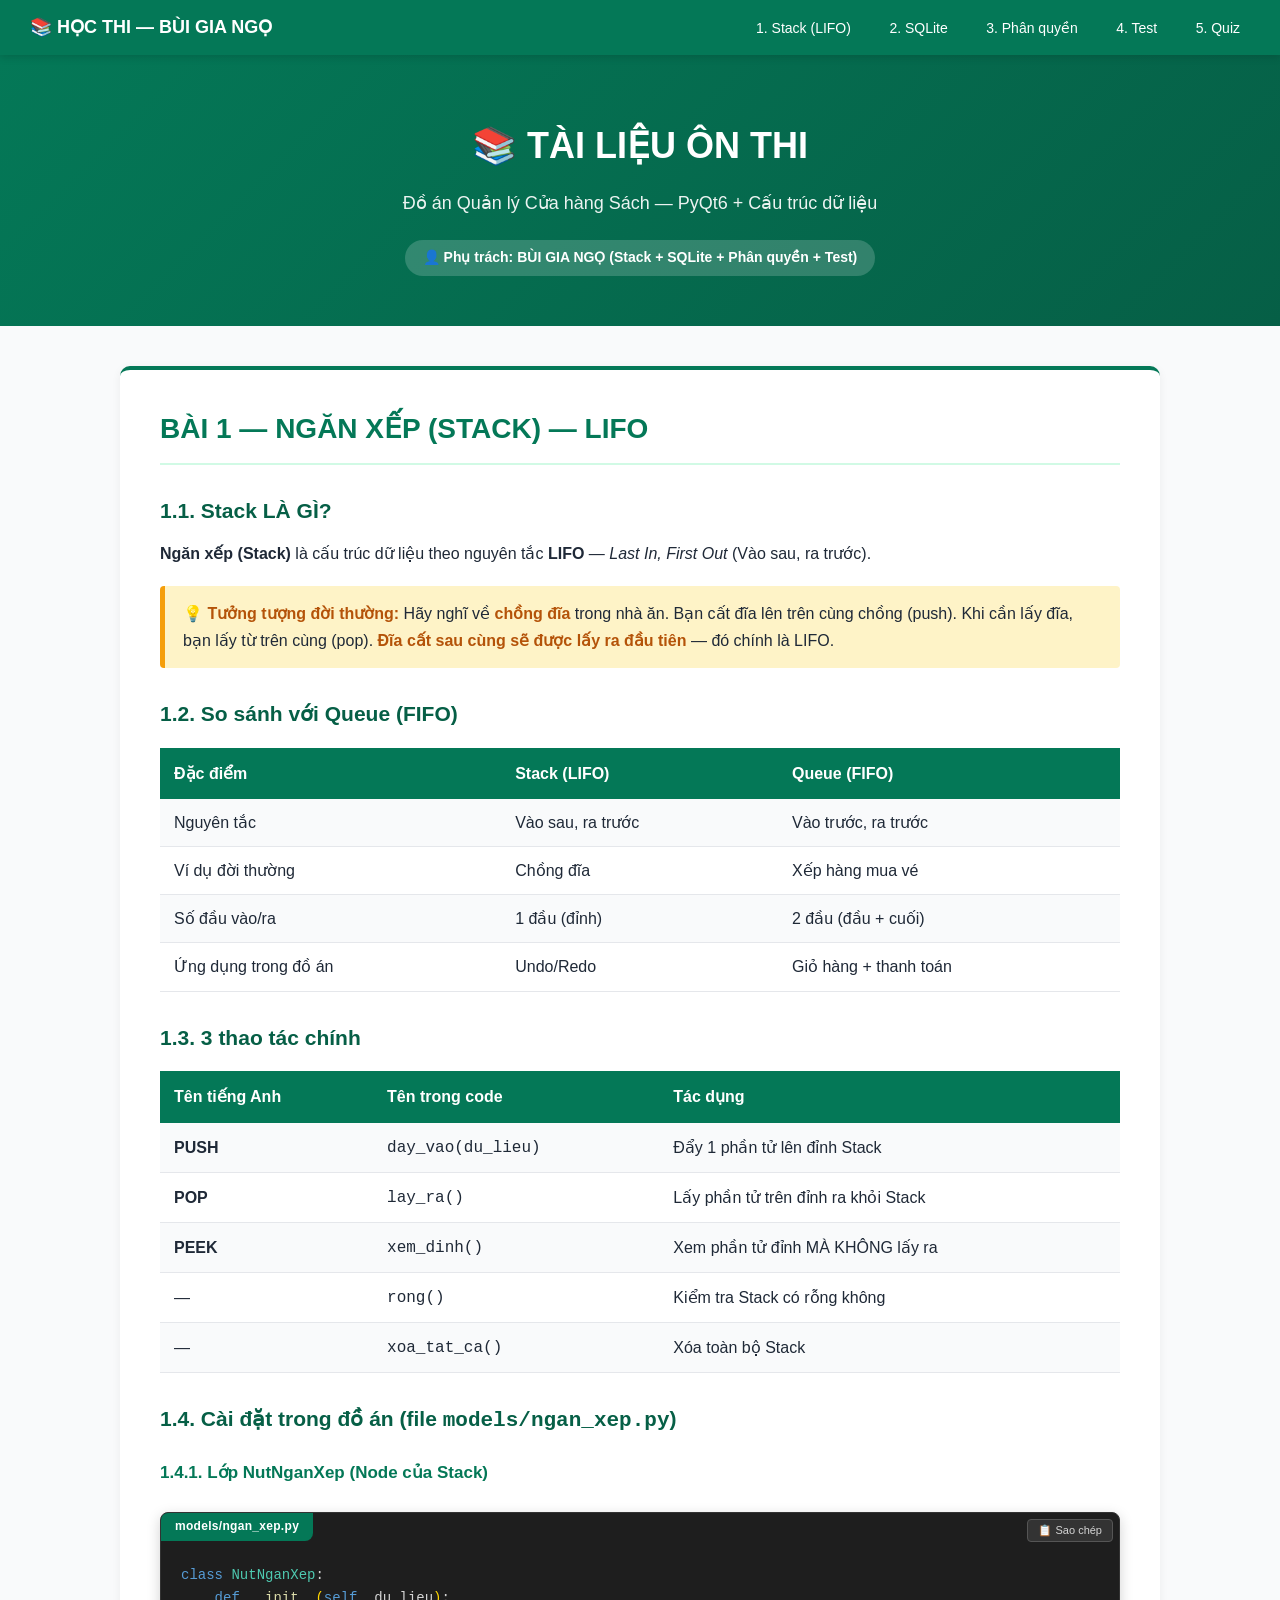
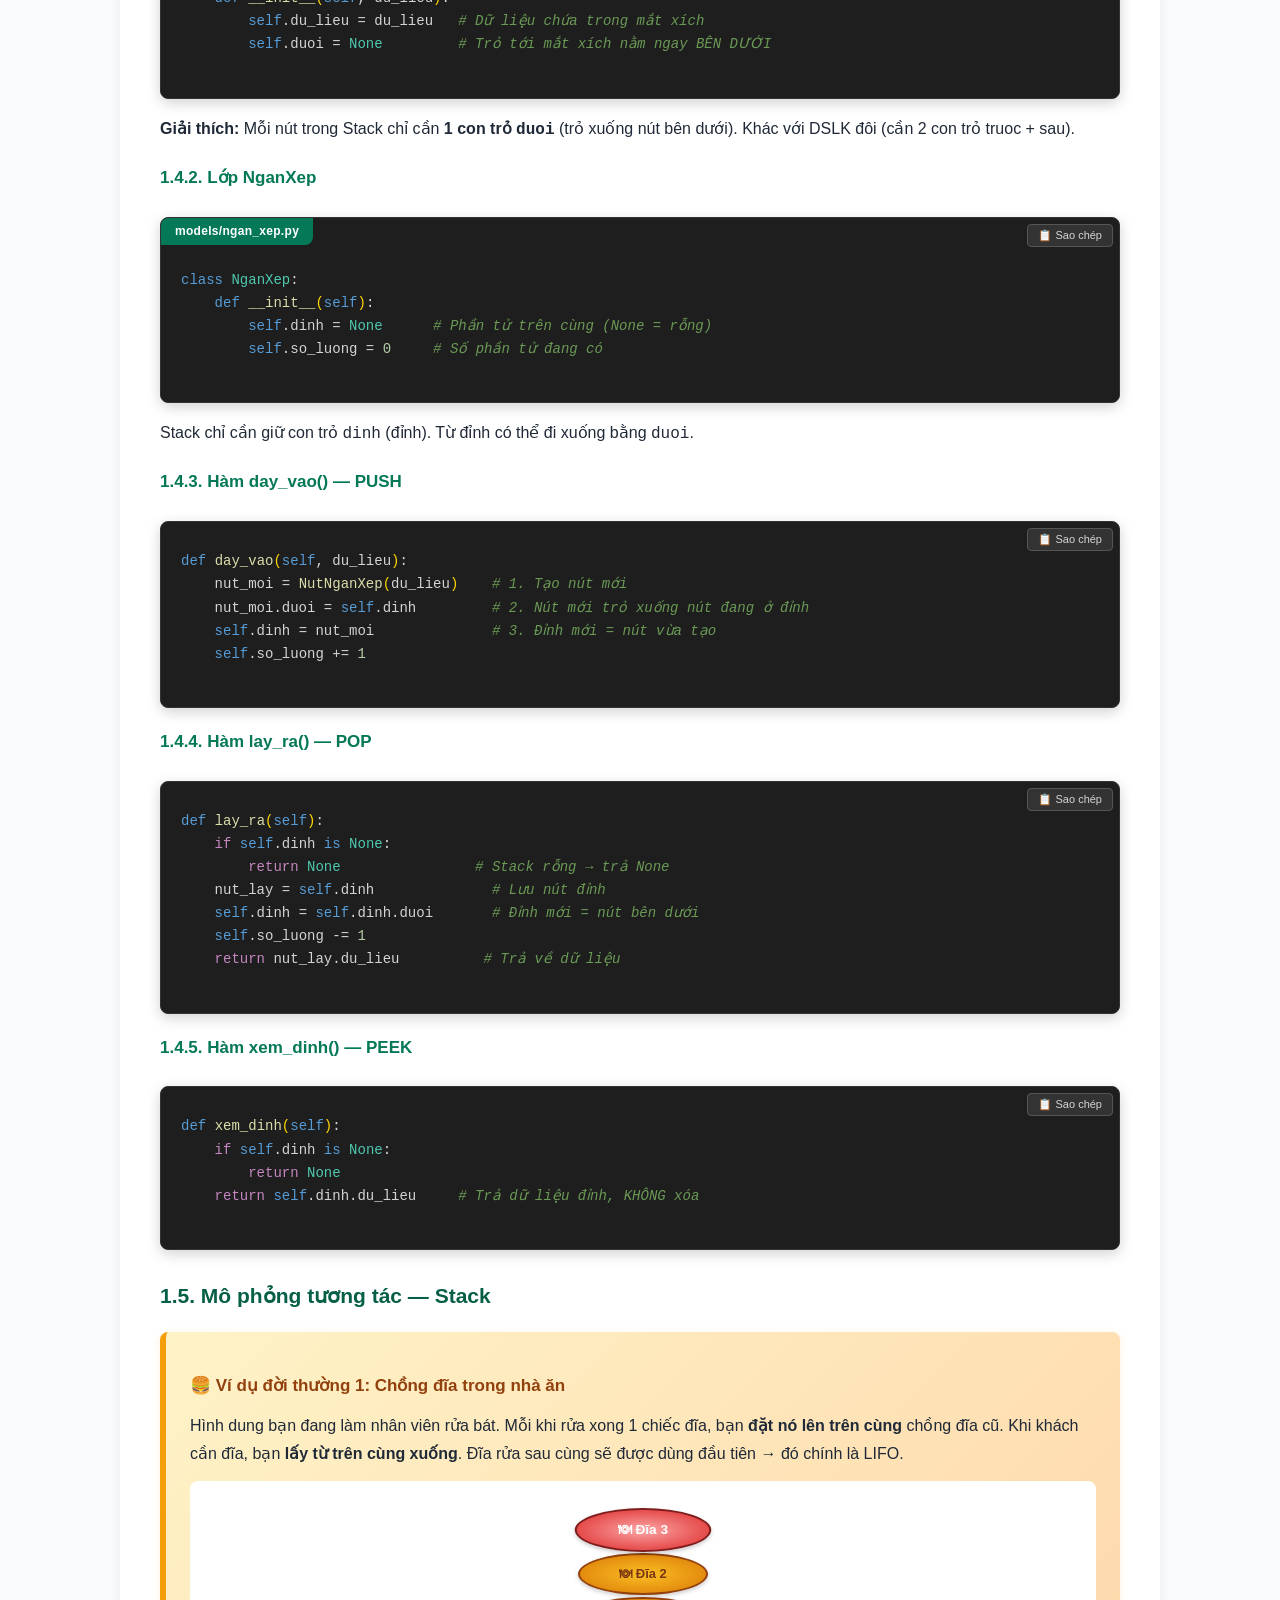
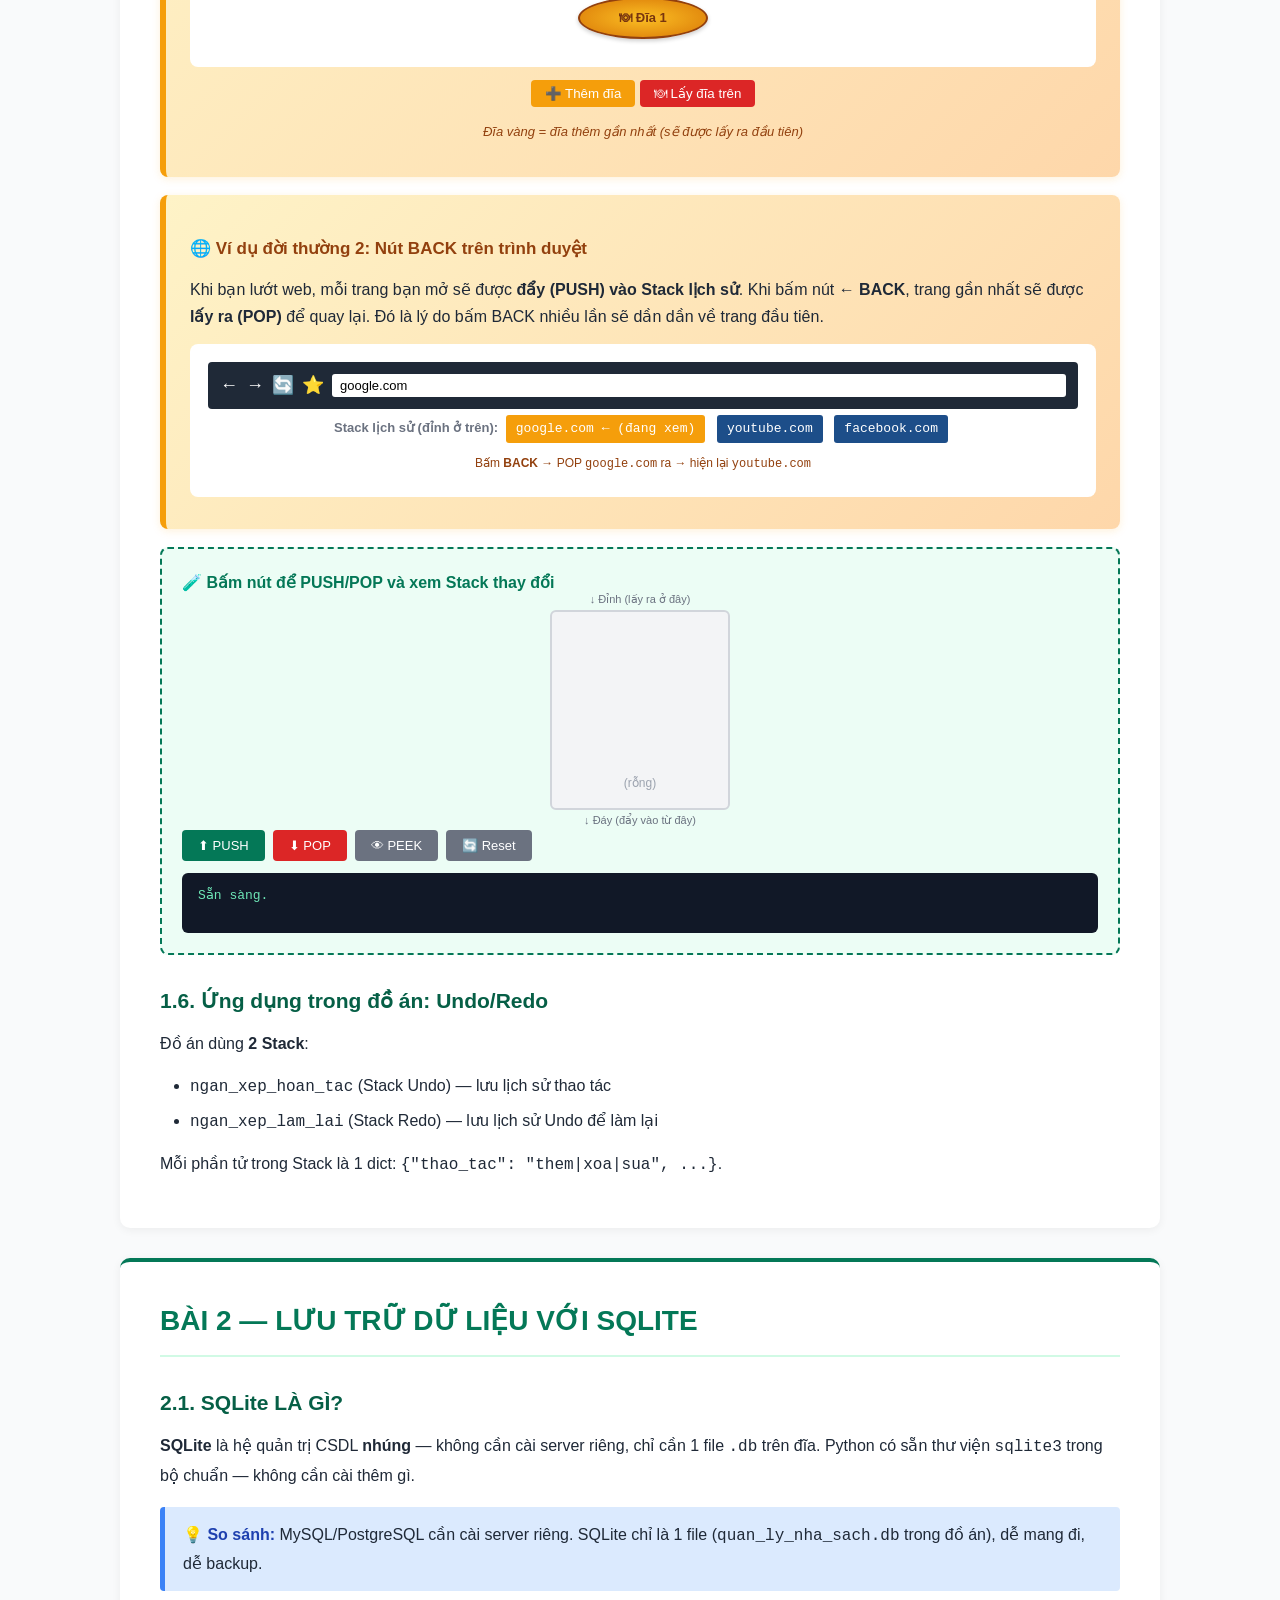
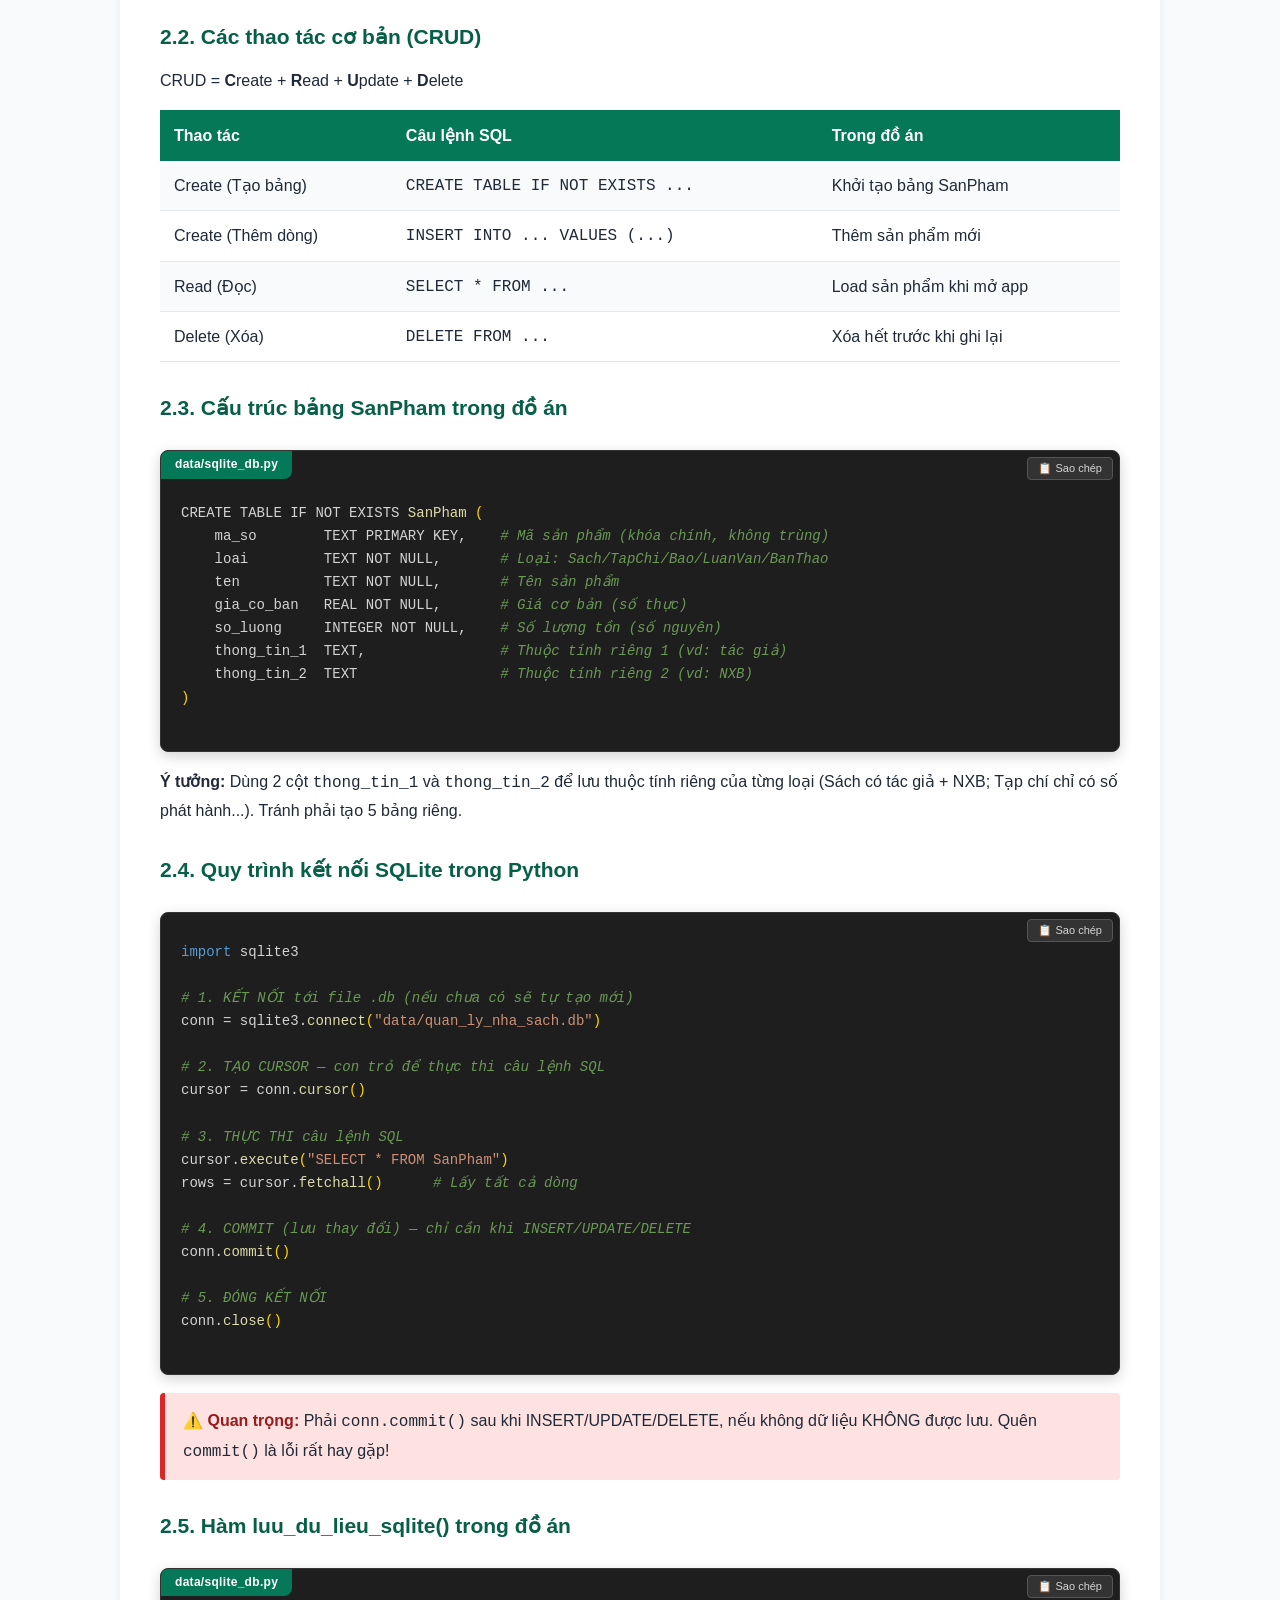
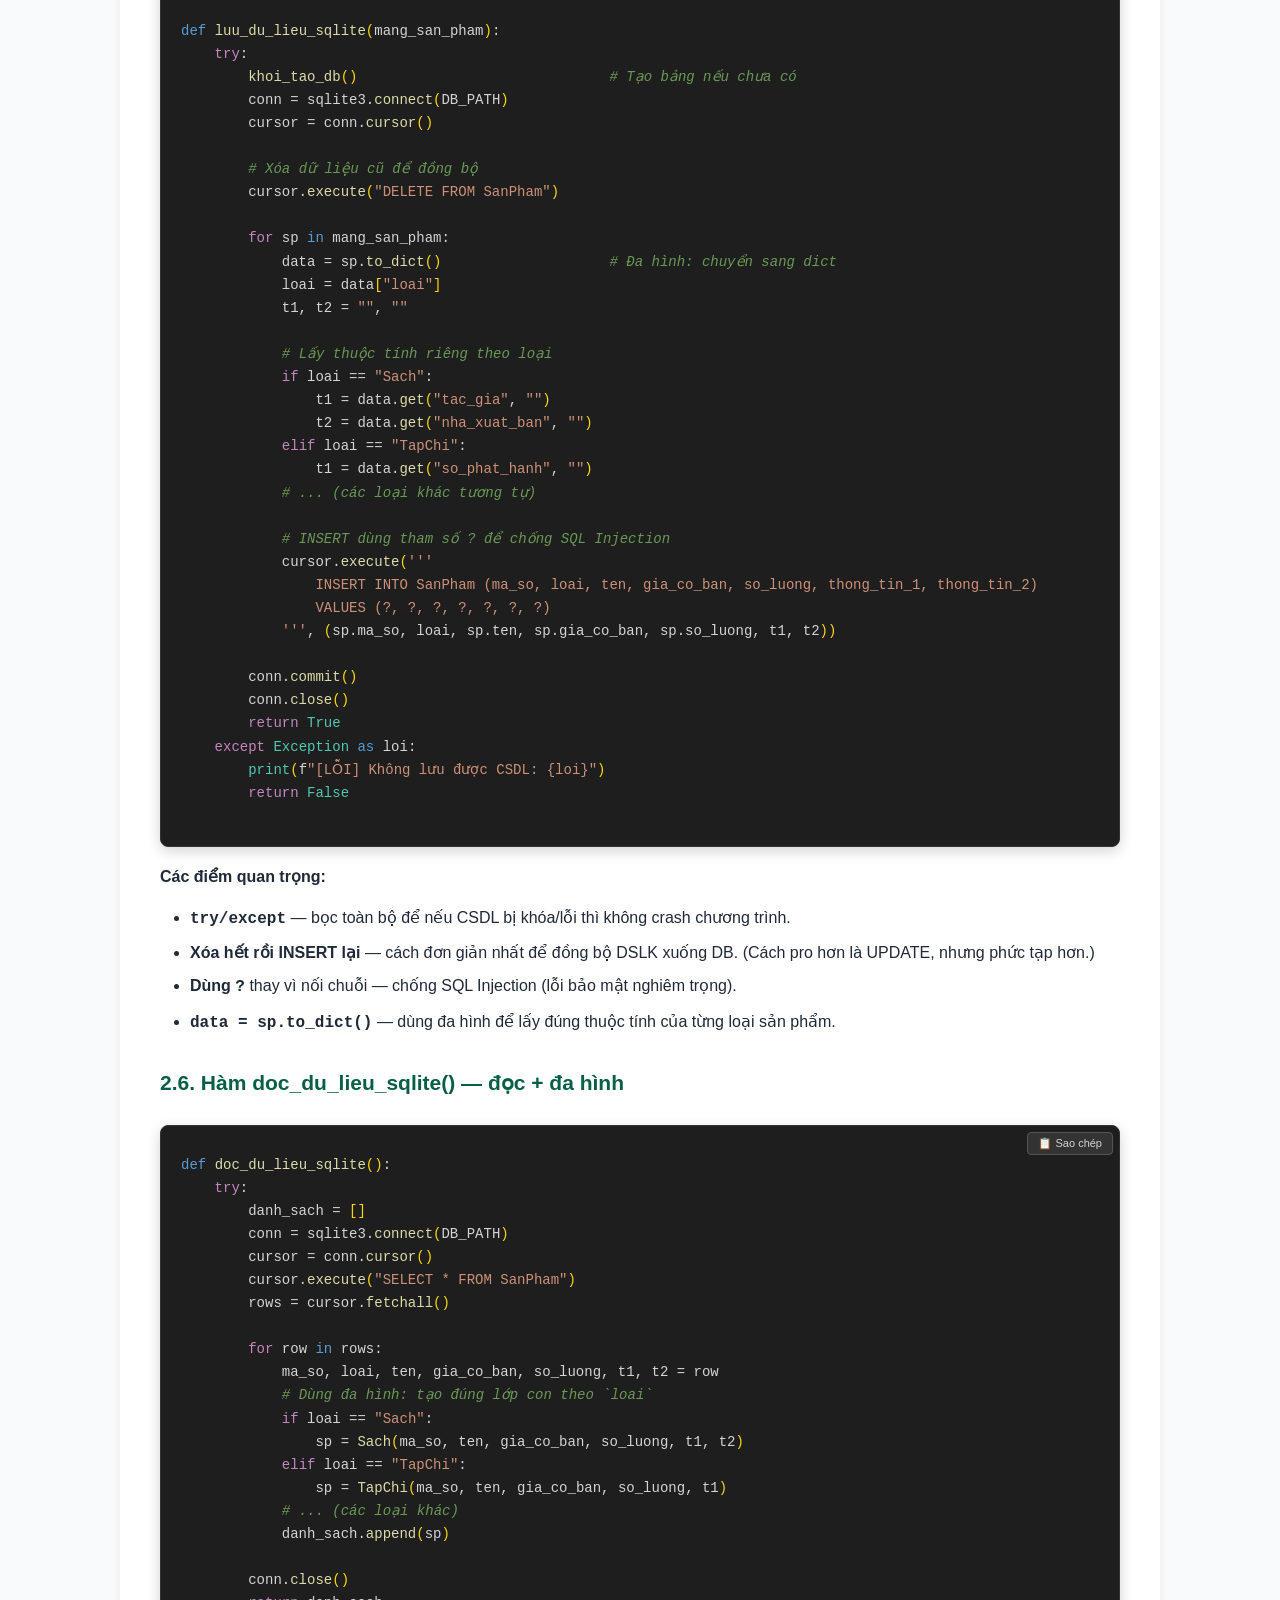
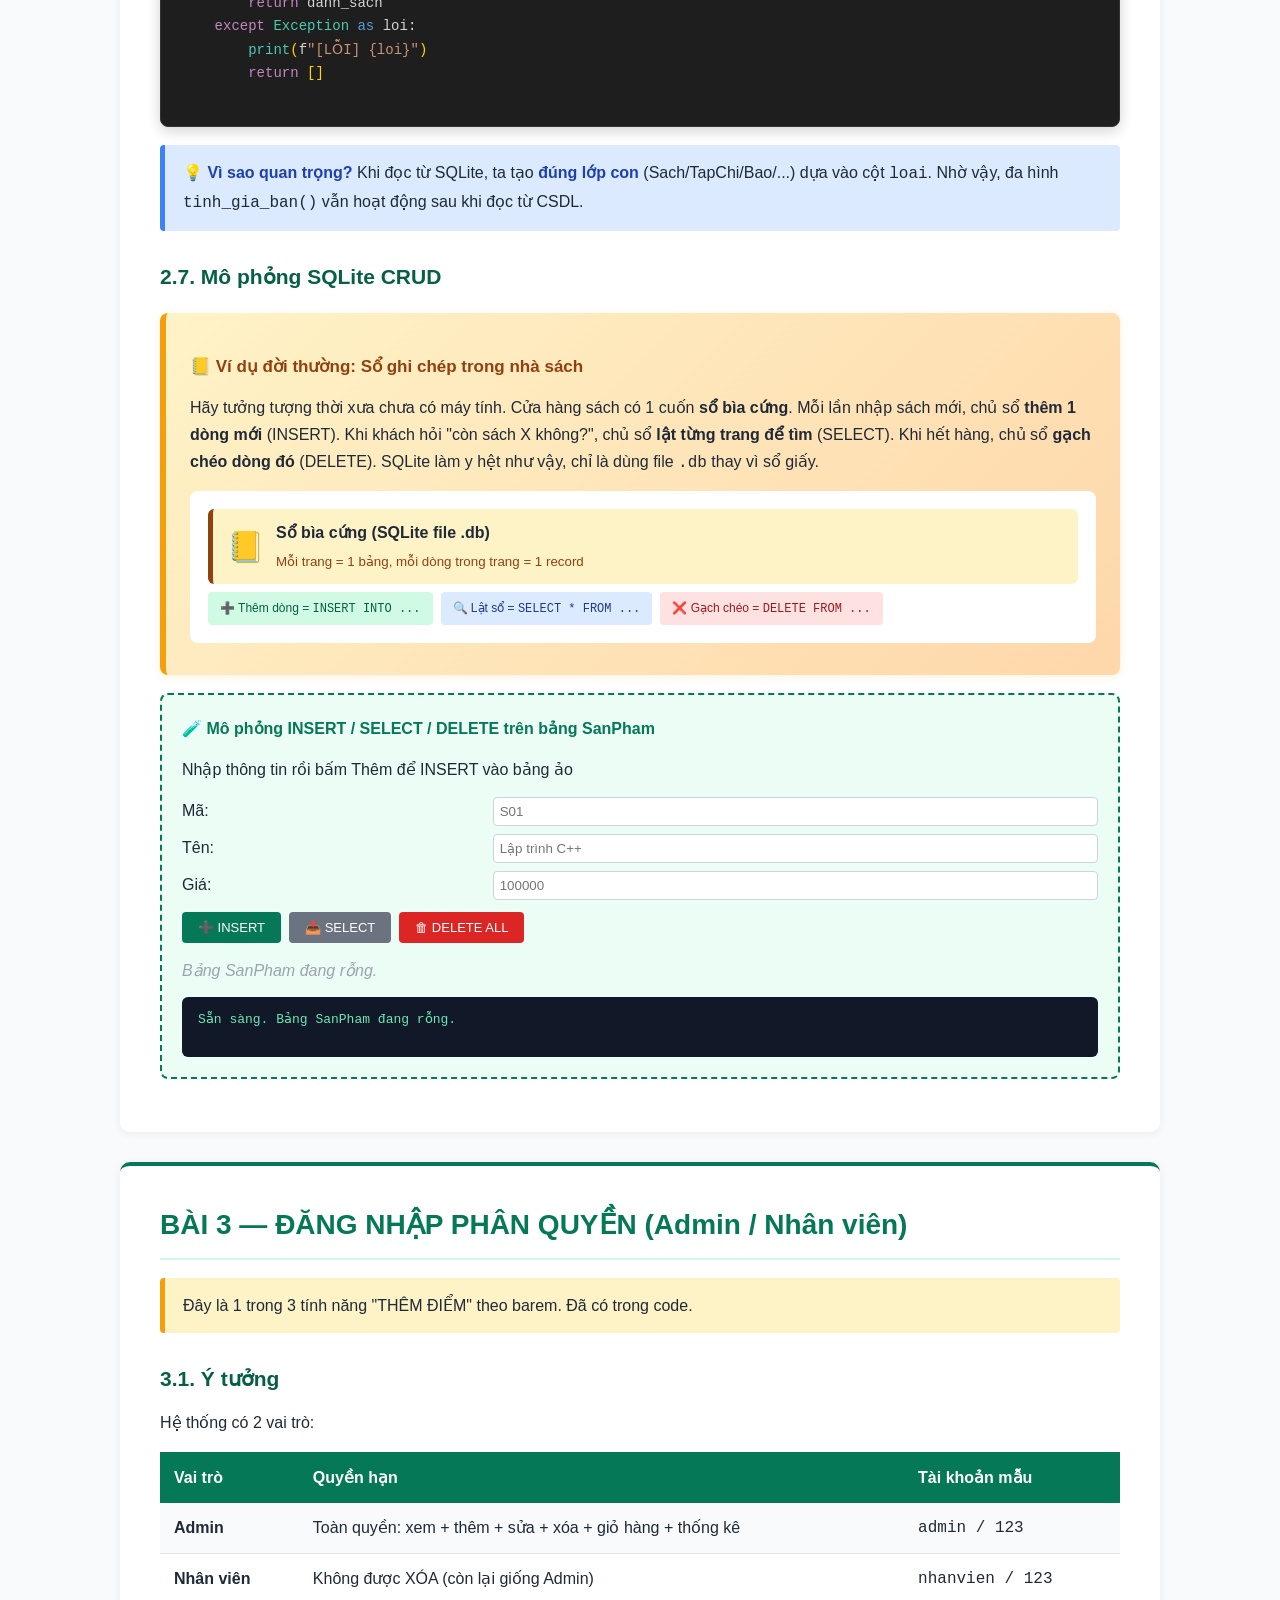
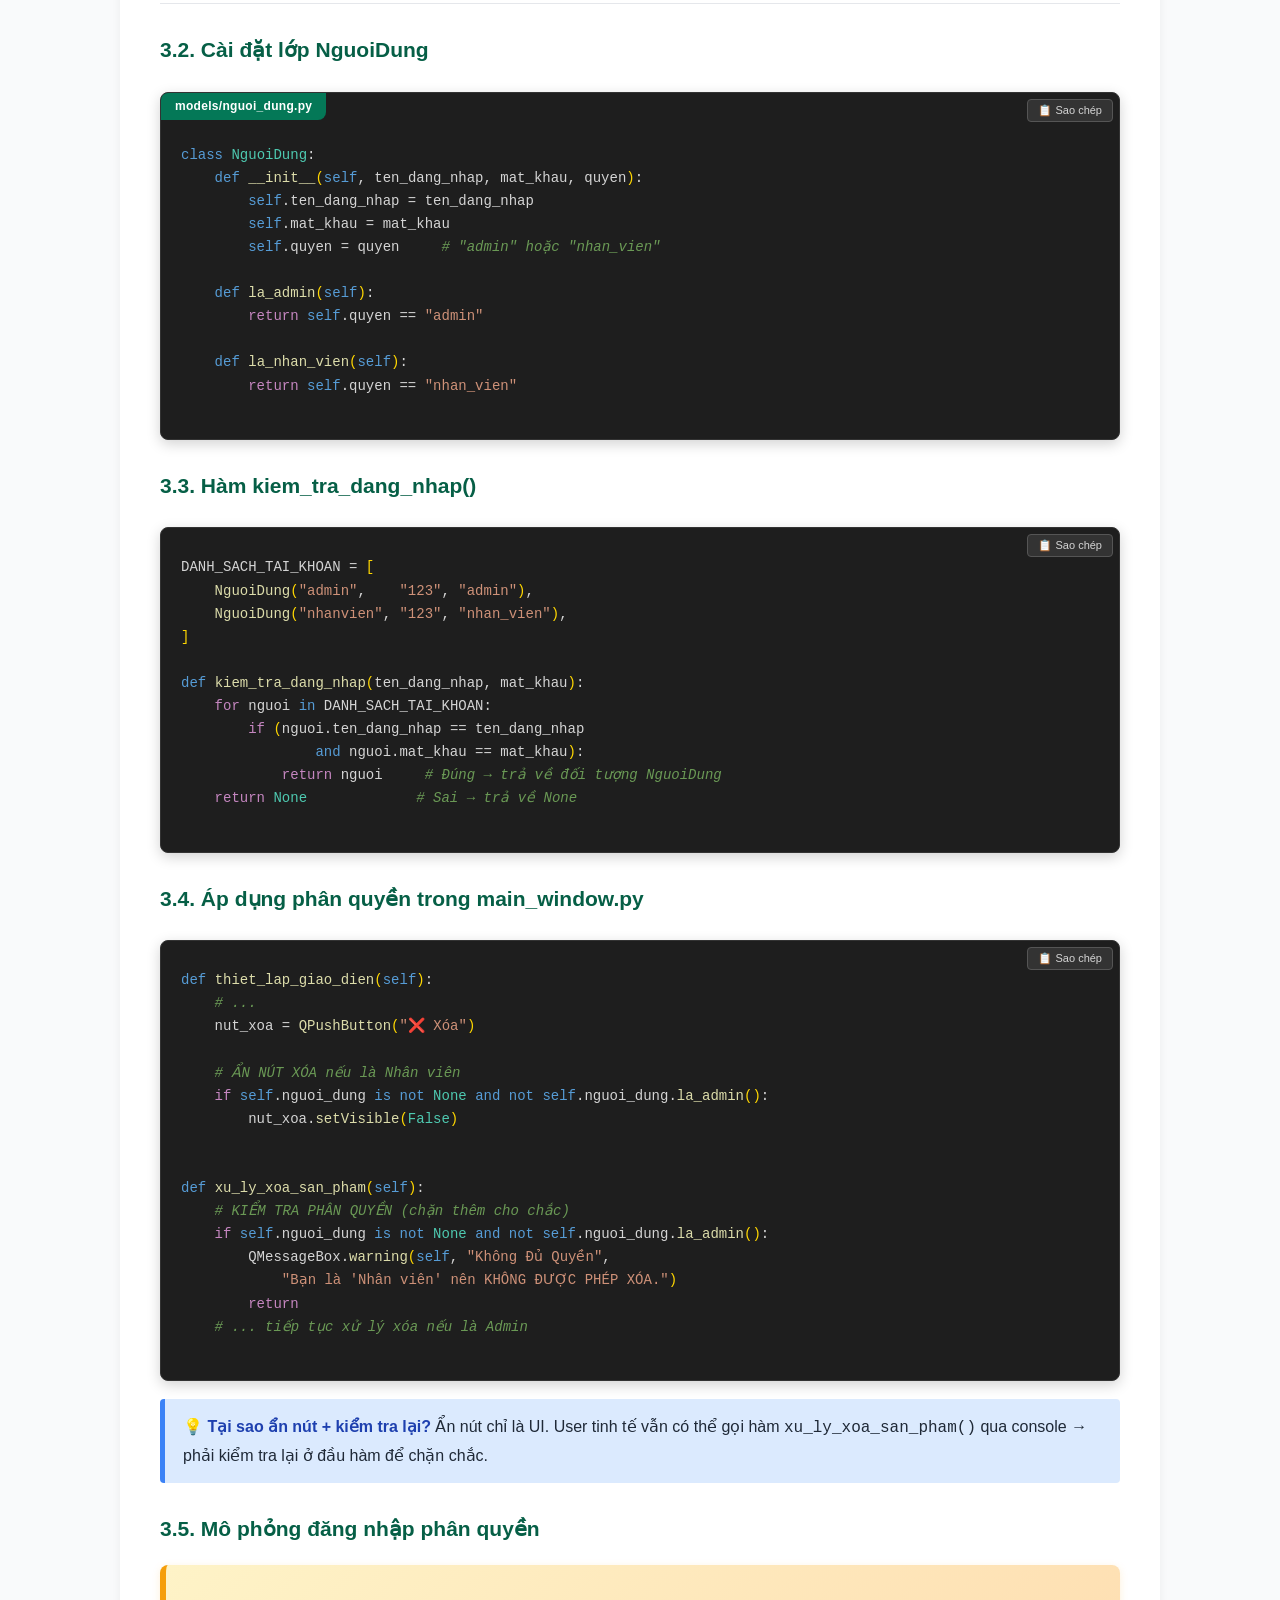
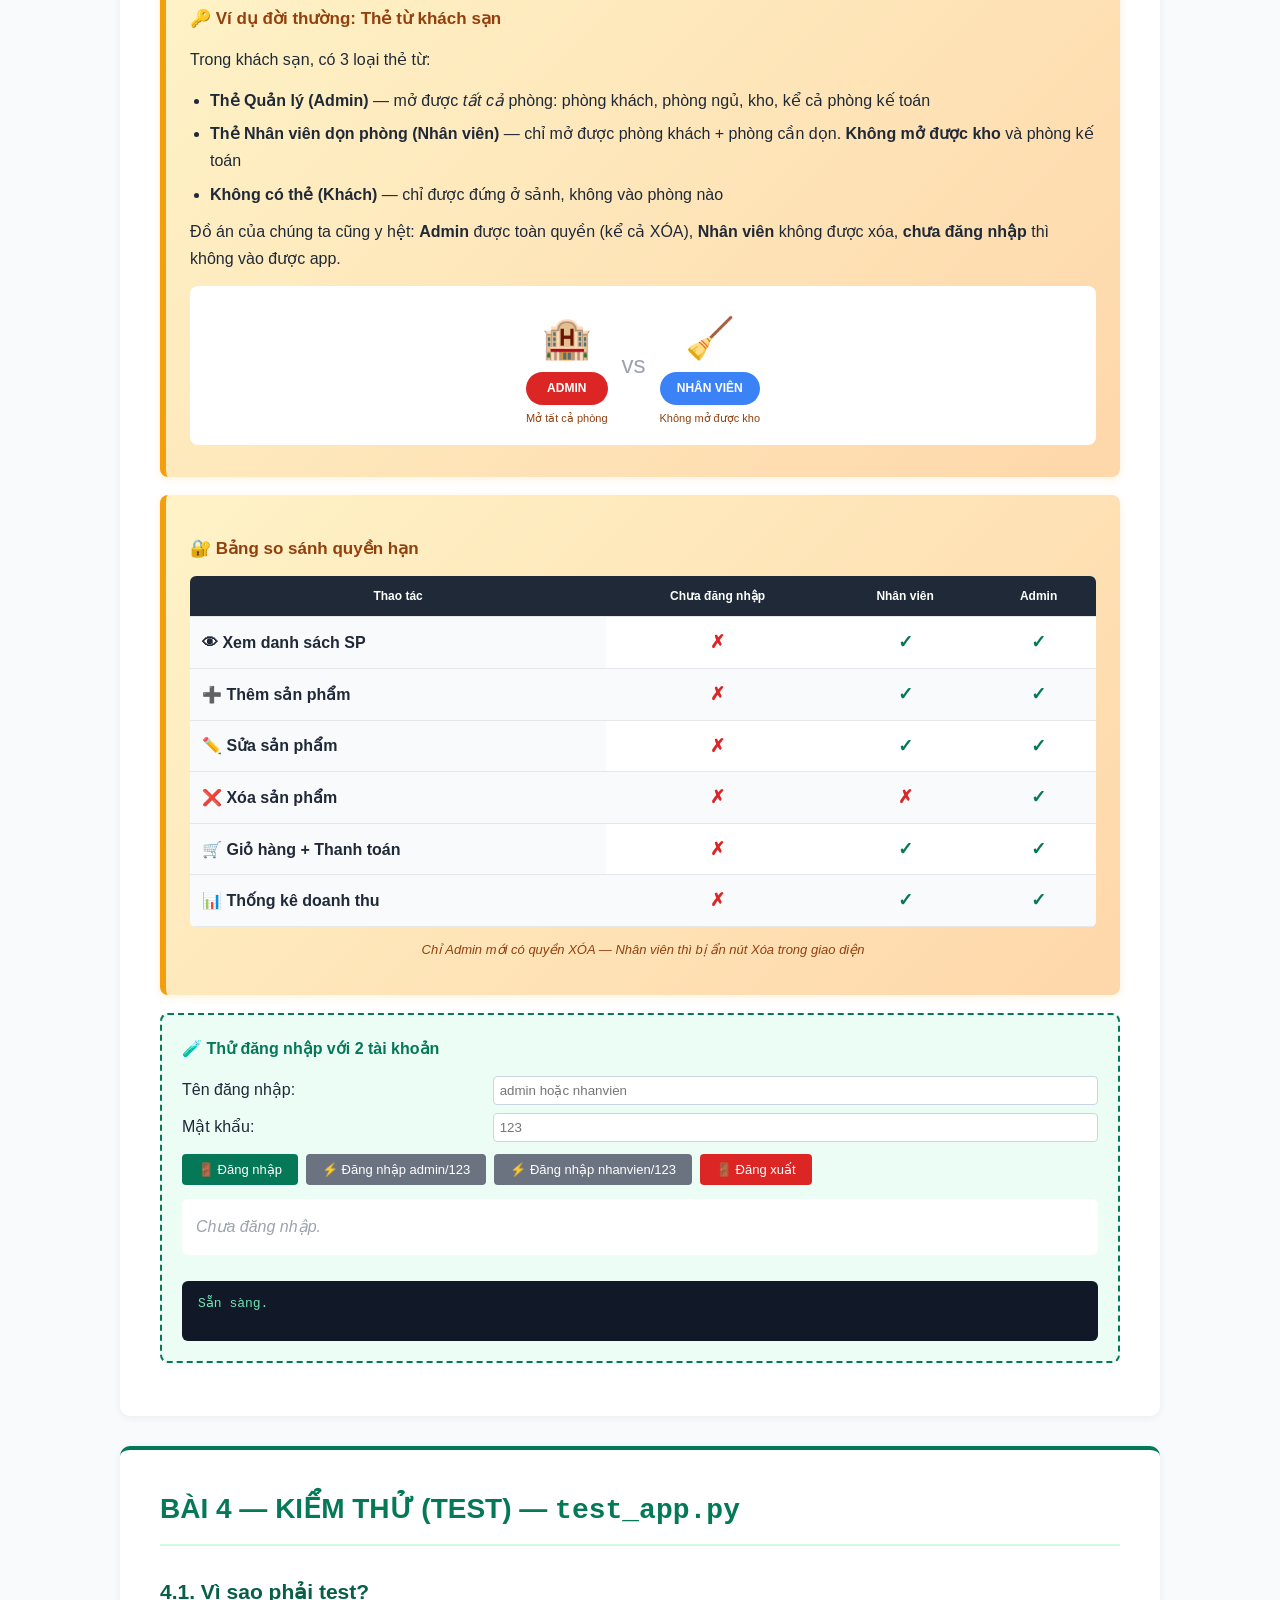
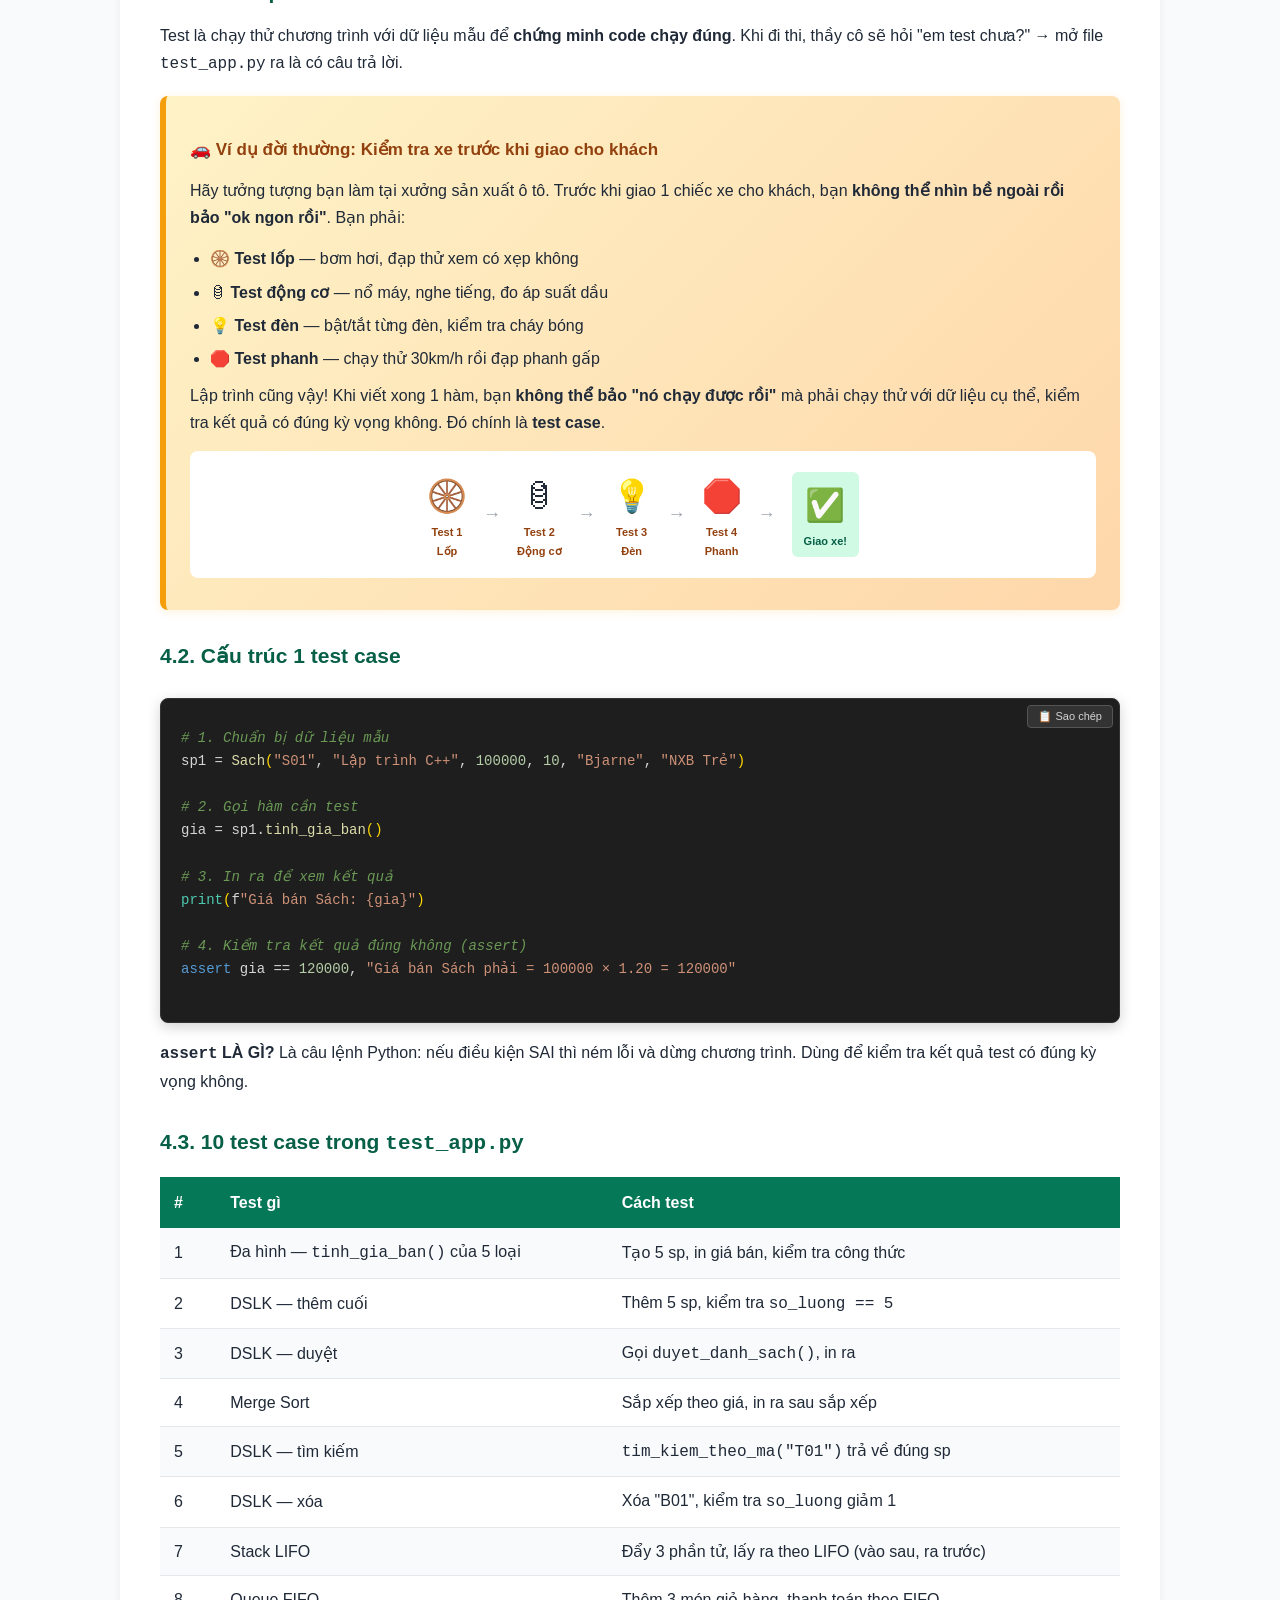
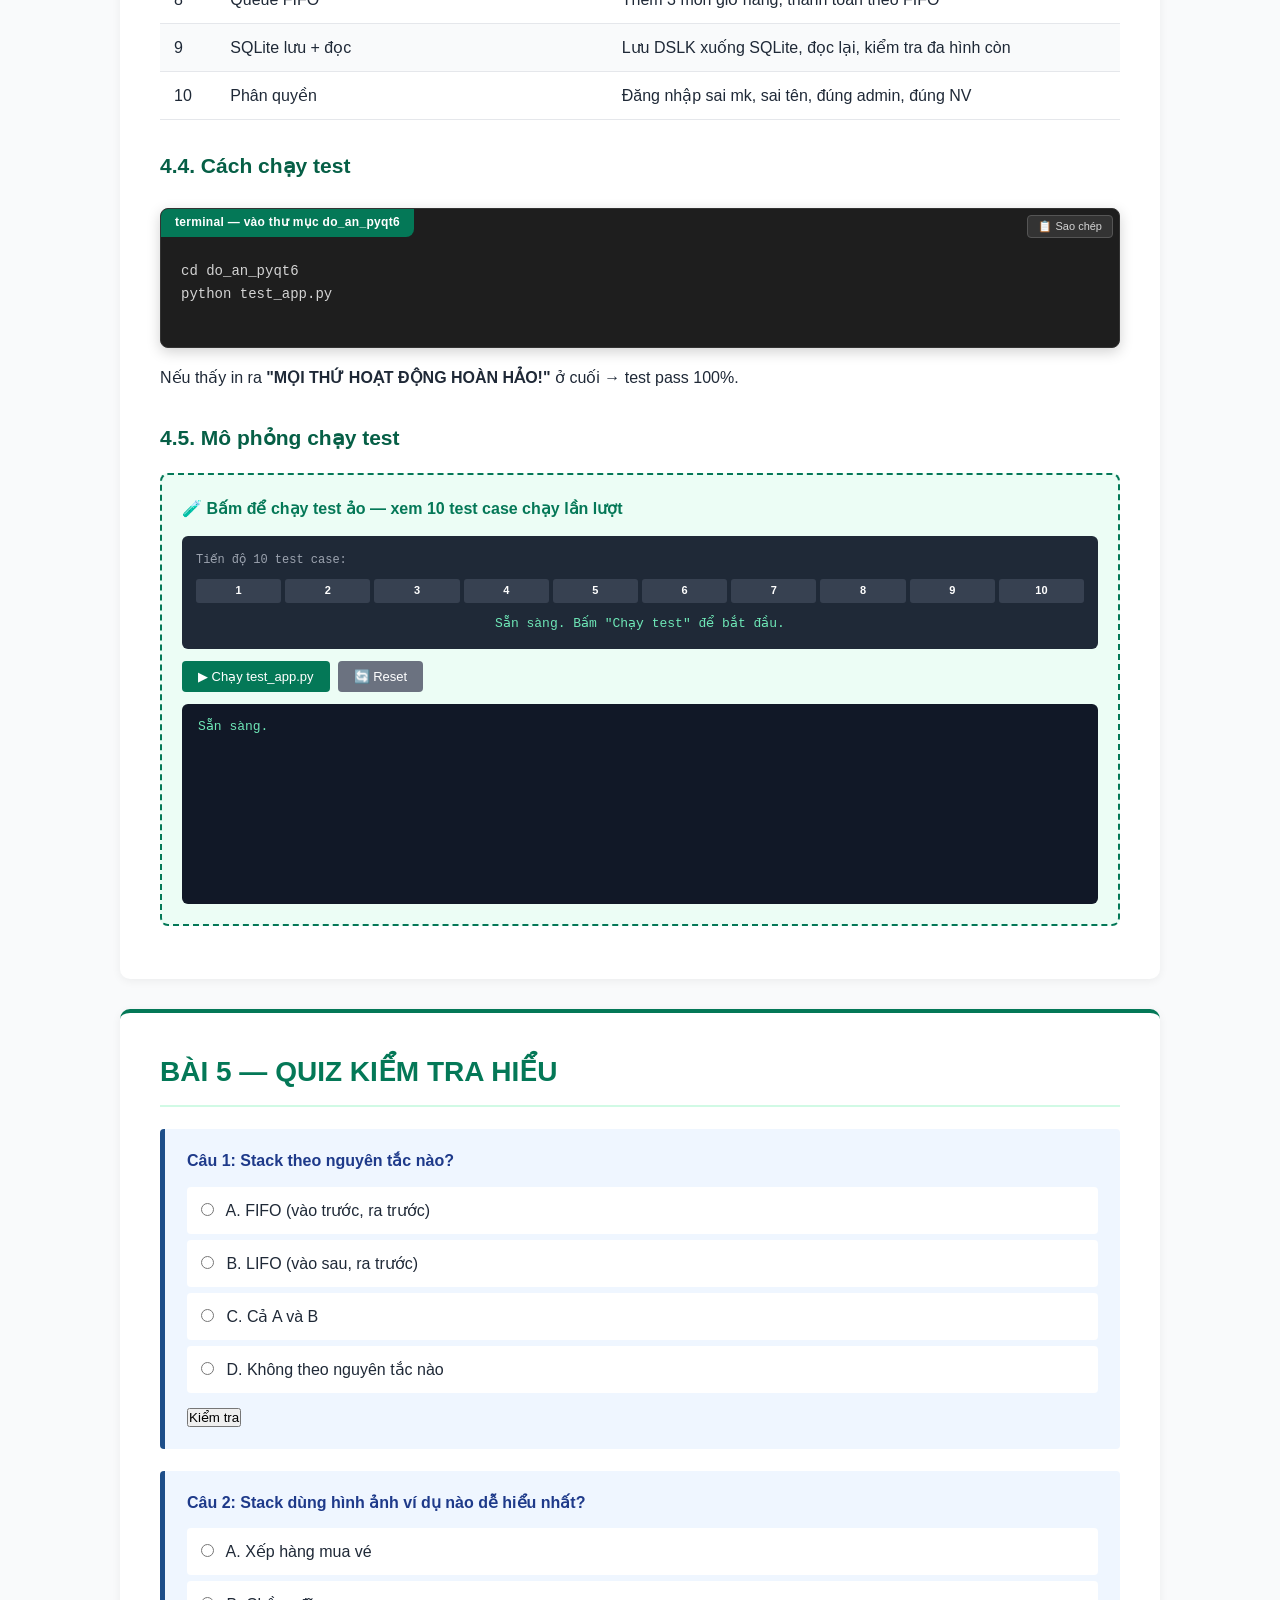
==== commit 1a097ff4: "Them animation + vi du doi thuong cho folder Ngo va Tu Folder Ngo (02_bui_gia_ngo): - Vi du doi thuo" ====
--- a/tai_lieu_hoc_thi/02_bui_gia_ngo/index.html
+++ b/tai_lieu_hoc_thi/02_bui_gia_ngo/index.html
@@ -116,6 +116,49 @@
 </pre>
 
 <h3>1.5. Mô phỏng tương tác — Stack</h3>
+
+<div class="life-example">
+    <h4>🍔 Ví dụ đời thường 1: Chồng đĩa trong nhà ăn</h4>
+    <p>Hình dung bạn đang làm nhân viên rửa bát. Mỗi khi rửa xong 1 chiếc đĩa, bạn <strong>đặt nó lên trên cùng</strong> chồng đĩa cũ. Khi khách cần đĩa, bạn <strong>lấy từ trên cùng xuống</strong>. Đĩa rửa sau cùng sẽ được dùng đầu tiên → đó chính là LIFO.</p>
+    <div class="scene">
+        <div class="plate-stack" id="plate-demo">
+            <div class="plate">🍽 Đĩa 1</div>
+            <div class="plate">🍽 Đĩa 2</div>
+            <div class="plate">🍽 Đĩa 3</div>
+        </div>
+    </div>
+    <p style="text-align:center;margin-top:10px;">
+        <button onclick="platePush()" style="padding:6px 14px;background:#F59E0B;color:white;border:none;border-radius:4px;cursor:pointer;">➕ Thêm đĩa</button>
+        <button onclick="platePop()" style="padding:6px 14px;background:#DC2626;color:white;border:none;border-radius:4px;cursor:pointer;">🍽 Lấy đĩa trên</button>
+    </p>
+    <p style="text-align:center;font-size:13px;color:#92400E;margin-top:8px;">
+        <em>Đĩa vàng = đĩa thêm gần nhất (sẽ được lấy ra đầu tiên)</em>
+    </p>
+</div>
+
+<div class="life-example">
+    <h4>🌐 Ví dụ đời thường 2: Nút BACK trên trình duyệt</h4>
+    <p>Khi bạn lướt web, mỗi trang bạn mở sẽ được <strong>đẩy (PUSH) vào Stack lịch sử</strong>. Khi bấm nút <strong>← BACK</strong>, trang gần nhất sẽ được <strong>lấy ra (POP)</strong> để quay lại. Đó là lý do bấm BACK nhiều lần sẽ dần dần về trang đầu tiên.</p>
+    <div class="scene" style="flex-direction:column;align-items:stretch;gap:6px;">
+        <div style="display:flex;align-items:center;gap:8px;background:#1F2937;color:white;padding:8px 12px;border-radius:4px;">
+            <span style="font-size:18px;">←</span>
+            <span style="font-size:18px;">→</span>
+            <span style="font-size:18px;">🔄</span>
+            <span style="font-size:18px;">⭐</span>
+            <input type="text" value="google.com" style="flex:1;padding:4px 8px;font-size:13px;border-radius:3px;border:none;" readonly>
+        </div>
+        <div style="font-size:13px;color:#6B7280;text-align:center;">
+            <strong>Stack lịch sử (đỉnh ở trên):</strong>
+            <span style="display:inline-block;background:#F59E0B;color:white;padding:3px 10px;border-radius:3px;margin:0 4px;font-family:monospace;">google.com ← (đang xem)</span>
+            <span style="display:inline-block;background:#1D4E89;color:white;padding:3px 10px;border-radius:3px;margin:0 4px;font-family:monospace;">youtube.com</span>
+            <span style="display:inline-block;background:#1D4E89;color:white;padding:3px 10px;border-radius:3px;margin:0 4px;font-family:monospace;">facebook.com</span>
+        </div>
+        <p style="font-size:12px;color:#92400E;text-align:center;margin:4px 0;">
+            Bấm <strong>BACK</strong> → POP <code>google.com</code> ra → hiện lại <code>youtube.com</code>
+        </p>
+    </div>
+</div>
+
 <div class="demo-box">
     <h4>🧪 Bấm nút để PUSH/POP và xem Stack thay đổi</h4>
     <div class="stack-container" id="stack-visual">
@@ -294,6 +337,26 @@
 </div>
 
 <h3>2.7. Mô phỏng SQLite CRUD</h3>
+
+<div class="life-example">
+    <h4>📒 Ví dụ đời thường: Sổ ghi chép trong nhà sách</h4>
+    <p>Hãy tưởng tượng thời xưa chưa có máy tính. Cửa hàng sách có 1 cuốn <strong>sổ bìa cứng</strong>. Mỗi lần nhập sách mới, chủ sổ <strong>thêm 1 dòng mới</strong> (INSERT). Khi khách hỏi "còn sách X không?", chủ sổ <strong>lật từng trang để tìm</strong> (SELECT). Khi hết hàng, chủ sổ <strong>gạch chéo dòng đó</strong> (DELETE). SQLite làm y hệt như vậy, chỉ là dùng file <code>.db</code> thay vì sổ giấy.</p>
+    <div class="scene" style="flex-direction:column;align-items:stretch;gap:8px;">
+        <div style="display:flex;align-items:center;gap:12px;background:#FEF3C7;padding:10px 14px;border-radius:6px;border-left:5px solid #92400E;">
+            <span style="font-size:30px;">📒</span>
+            <div>
+                <strong>Sổ bìa cứng (SQLite file .db)</strong><br>
+                <small style="color:#92400E;">Mỗi trang = 1 bảng, mỗi dòng trong trang = 1 record</small>
+            </div>
+        </div>
+        <div style="display:flex;gap:8px;flex-wrap:wrap;font-size:12px;">
+            <span style="background:#D1FAE5;color:#065F46;padding:6px 12px;border-radius:4px;">➕ Thêm dòng = <code>INSERT INTO ...</code></span>
+            <span style="background:#DBEAFE;color:#1E3A8A;padding:6px 12px;border-radius:4px;">🔍 Lật sổ = <code>SELECT * FROM ...</code></span>
+            <span style="background:#FEE2E2;color:#991B1B;padding:6px 12px;border-radius:4px;">❌ Gạch chéo = <code>DELETE FROM ...</code></span>
+        </div>
+    </div>
+</div>
+
 <div class="demo-box">
     <h4>🧪 Mô phỏng INSERT / SELECT / DELETE trên bảng SanPham</h4>
     <p>Nhập thông tin rồi bấm Thêm để INSERT vào bảng ảo</p>
@@ -394,6 +457,85 @@
 </div>
 
 <h3>3.5. Mô phỏng đăng nhập phân quyền</h3>
+
+<div class="life-example">
+    <h4>🔑 Ví dụ đời thường: Thẻ từ khách sạn</h4>
+    <p>Trong khách sạn, có 3 loại thẻ từ:</p>
+    <ul style="margin:10px 0;padding-left:20px;">
+        <li><strong>Thẻ Quản lý (Admin)</strong> — mở được <em>tất cả</em> phòng: phòng khách, phòng ngủ, kho, kể cả phòng kế toán</li>
+        <li><strong>Thẻ Nhân viên dọn phòng (Nhân viên)</strong> — chỉ mở được phòng khách + phòng cần dọn. <strong>Không mở được kho</strong> và phòng kế toán</li>
+        <li><strong>Không có thẻ (Khách)</strong> — chỉ được đứng ở sảnh, không vào phòng nào</li>
+    </ul>
+    <p>Đồ án của chúng ta cũng y hệt: <strong>Admin</strong> được toàn quyền (kể cả XÓA), <strong>Nhân viên</strong> không được xóa, <strong>chưa đăng nhập</strong> thì không vào được app.</p>
+    <div class="scene" style="gap:14px;">
+        <div style="text-align:center;">
+            <div style="font-size:40px;">🏨</div>
+            <div style="background:#DC2626;color:white;padding:6px 14px;border-radius:20px;font-weight:bold;font-size:12px;">ADMIN</div>
+            <div style="font-size:11px;margin-top:4px;color:#92400E;">Mở tất cả phòng</div>
+        </div>
+        <div style="font-size:24px;color:#9CA3AF;">vs</div>
+        <div style="text-align:center;">
+            <div style="font-size:40px;">🧹</div>
+            <div style="background:#3B82F6;color:white;padding:6px 14px;border-radius:20px;font-weight:bold;font-size:12px;">NHÂN VIÊN</div>
+            <div style="font-size:11px;margin-top:4px;color:#92400E;">Không mở được kho</div>
+        </div>
+    </div>
+</div>
+
+<div class="life-example">
+    <h4>🔐 Bảng so sánh quyền hạn</h4>
+    <table class="perm-matrix">
+        <thead>
+            <tr>
+                <th>Thao tác</th>
+                <th>Chưa đăng nhập</th>
+                <th>Nhân viên</th>
+                <th>Admin</th>
+            </tr>
+        </thead>
+        <tbody>
+            <tr>
+                <td>👁 Xem danh sách SP</td>
+                <td><span class="perm-no">✗</span></td>
+                <td><span class="perm-yes">✓</span></td>
+                <td><span class="perm-yes">✓</span></td>
+            </tr>
+            <tr>
+                <td>➕ Thêm sản phẩm</td>
+                <td><span class="perm-no">✗</span></td>
+                <td><span class="perm-yes">✓</span></td>
+                <td><span class="perm-yes">✓</span></td>
+            </tr>
+            <tr>
+                <td>✏️ Sửa sản phẩm</td>
+                <td><span class="perm-no">✗</span></td>
+                <td><span class="perm-yes">✓</span></td>
+                <td><span class="perm-yes">✓</span></td>
+            </tr>
+            <tr>
+                <td>❌ Xóa sản phẩm</td>
+                <td><span class="perm-no">✗</span></td>
+                <td><span class="perm-no">✗</span></td>
+                <td><span class="perm-yes">✓</span></td>
+            </tr>
+            <tr>
+                <td>🛒 Giỏ hàng + Thanh toán</td>
+                <td><span class="perm-no">✗</span></td>
+                <td><span class="perm-yes">✓</span></td>
+                <td><span class="perm-yes">✓</span></td>
+            </tr>
+            <tr>
+                <td>📊 Thống kê doanh thu</td>
+                <td><span class="perm-no">✗</span></td>
+                <td><span class="perm-yes">✓</span></td>
+                <td><span class="perm-yes">✓</span></td>
+            </tr>
+        </tbody>
+    </table>
+    <p style="font-size:13px;color:#92400E;margin-top:10px;text-align:center;">
+        <em>Chỉ Admin mới có quyền XÓA — Nhân viên thì bị ẩn nút Xóa trong giao diện</em>
+    </p>
+</div>
 <div class="demo-box">
     <h4>🧪 Thử đăng nhập với 2 tài khoản</h4>
     <div style="display:grid;grid-template-columns:1fr 2fr;gap:8px;margin:8px 0;">
@@ -430,6 +572,44 @@
     Test là chạy thử chương trình với dữ liệu mẫu để <strong>chứng minh code chạy đúng</strong>.
     Khi đi thi, thầy cô sẽ hỏi "em test chưa?" → mở file <code>test_app.py</code> ra là có câu trả lời.
 </p>
+
+<div class="life-example">
+    <h4>🚗 Ví dụ đời thường: Kiểm tra xe trước khi giao cho khách</h4>
+    <p>Hãy tưởng tượng bạn làm tại xưởng sản xuất ô tô. Trước khi giao 1 chiếc xe cho khách, bạn <strong>không thể nhìn bề ngoài rồi bảo "ok ngon rồi"</strong>. Bạn phải:</p>
+    <ul style="margin:10px 0;padding-left:20px;">
+        <li>🛞 <strong>Test lốp</strong> — bơm hơi, đạp thử xem có xẹp không</li>
+        <li>🛢 <strong>Test động cơ</strong> — nổ máy, nghe tiếng, đo áp suất dầu</li>
+        <li>💡 <strong>Test đèn</strong> — bật/tắt từng đèn, kiểm tra cháy bóng</li>
+        <li>🛑 <strong>Test phanh</strong> — chạy thử 30km/h rồi đạp phanh gấp</li>
+    </ul>
+    <p>Lập trình cũng vậy! Khi viết xong 1 hàm, bạn <strong>không thể bảo "nó chạy được rồi"</strong> mà phải chạy thử với dữ liệu cụ thể, kiểm tra kết quả có đúng kỳ vọng không. Đó chính là <strong>test case</strong>.</p>
+    <div class="scene" style="gap:16px;flex-wrap:wrap;">
+        <div style="text-align:center;">
+            <div style="font-size:32px;">🛞</div>
+            <div style="font-size:11px;color:#92400E;font-weight:bold;">Test 1<br>Lốp</div>
+        </div>
+        <div style="font-size:18px;color:#9CA3AF;">→</div>
+        <div style="text-align:center;">
+            <div style="font-size:32px;">🛢</div>
+            <div style="font-size:11px;color:#92400E;font-weight:bold;">Test 2<br>Động cơ</div>
+        </div>
+        <div style="font-size:18px;color:#9CA3AF;">→</div>
+        <div style="text-align:center;">
+            <div style="font-size:32px;">💡</div>
+            <div style="font-size:11px;color:#92400E;font-weight:bold;">Test 3<br>Đèn</div>
+        </div>
+        <div style="font-size:18px;color:#9CA3AF;">→</div>
+        <div style="text-align:center;">
+            <div style="font-size:32px;">🛑</div>
+            <div style="font-size:11px;color:#92400E;font-weight:bold;">Test 4<br>Phanh</div>
+        </div>
+        <div style="font-size:18px;color:#9CA3AF;">→</div>
+        <div style="text-align:center;background:#D1FAE5;padding:6px 12px;border-radius:6px;">
+            <div style="font-size:32px;">✅</div>
+            <div style="font-size:11px;color:#065F46;font-weight:bold;">Giao xe!</div>
+        </div>
+    </div>
+</div>
 
 <h3>4.2. Cấu trúc 1 test case</h3>
 <pre class="code-block">
@@ -474,7 +654,23 @@
 
 <h3>4.5. Mô phỏng chạy test</h3>
 <div class="demo-box">
-    <h4>🧪 Bấm để chạy test ảo</h4>
+    <h4>🧪 Bấm để chạy test ảo — xem 10 test case chạy lần lượt</h4>
+    <div class="test-progress">
+        <div style="color:#9CA3AF;font-size:12px;margin-bottom:8px;font-family:monospace;">Tiến độ 10 test case:</div>
+        <div class="test-bar" id="test-bar">
+            <div class="test-cell">1</div>
+            <div class="test-cell">2</div>
+            <div class="test-cell">3</div>
+            <div class="test-cell">4</div>
+            <div class="test-cell">5</div>
+            <div class="test-cell">6</div>
+            <div class="test-cell">7</div>
+            <div class="test-cell">8</div>
+            <div class="test-cell">9</div>
+            <div class="test-cell">10</div>
+        </div>
+        <div class="test-summary" id="test-summary">Sẵn sàng. Bấm "Chạy test" để bắt đầu.</div>
+    </div>
     <div class="controls">
         <button onclick="testChay()">▶ Chạy test_app.py</button>
         <button onclick="testReset()" class="secondary">🔄 Reset</button>
--- a/tai_lieu_hoc_thi/02_bui_gia_ngo/style.css
+++ b/tai_lieu_hoc_thi/02_bui_gia_ngo/style.css
@@ -645,3 +645,655 @@
     .chuong { padding: 20px; }
     .chuong h2 { font-size: 22px; }
 }
+
+/* ================================================================== */
+/* ===== BỔ SUNG CSS CHO ANIMATION PHONG PHÚ + VÍ DỤ ĐỜI THƯỜNG ===== */
+/* ================================================================== */
+
+/* ===== VÍ DỤ ĐỜI THƯỜNG — BOX MINH HOẠ TRỰC QUAN ===== */
+.life-example {
+    background: linear-gradient(135deg, #FEF3C7 0%, #FED7AA 100%);
+    border-left: 6px solid #F59E0B;
+    padding: 20px 24px;
+    border-radius: 8px;
+    margin: 18px 0;
+    box-shadow: 0 2px 8px rgba(245, 158, 11, 0.15);
+}
+
+.life-example h4 {
+    color: #92400E;
+    margin-bottom: 12px;
+    font-size: 17px;
+}
+
+.life-example .scene {
+    background-color: white;
+    padding: 18px;
+    border-radius: 8px;
+    margin: 12px 0;
+    display: flex;
+    align-items: center;
+    justify-content: center;
+    flex-wrap: wrap;
+    gap: 10px;
+    min-height: 80px;
+}
+
+/* ===== CHỒNG ĐĨA (STACK - LIFE EXAMPLE) ===== */
+.plate-stack {
+    display: flex;
+    flex-direction: column-reverse;
+    gap: 2px;
+    align-items: center;
+    padding: 10px;
+}
+
+.plate {
+    background: radial-gradient(ellipse at center, #FBBF24 0%, #D97706 100%);
+    color: #78350F;
+    width: 130px;
+    padding: 8px 0;
+    text-align: center;
+    border-radius: 50%;
+    font-weight: bold;
+    font-size: 13px;
+    border: 2px solid #92400E;
+    box-shadow: 0 2px 4px rgba(0, 0, 0, 0.2);
+    animation: dropIn 0.4s ease;
+}
+
+.plate.new {
+    background: radial-gradient(ellipse at center, #FCA5A5 0%, #DC2626 100%);
+    color: white;
+    border-color: #7F1D1D;
+    transform: scale(1.05);
+}
+
+@keyframes dropIn {
+    0% { transform: translateY(-50px) rotate(-10deg); opacity: 0; }
+    60% { transform: translateY(5px) rotate(2deg); }
+    100% { transform: translateY(0) rotate(0); opacity: 1; }
+}
+
+/* ===== HÀNG KHÁCH XẾP HÀNG (QUEUE - LIFE EXAMPLE) ===== */
+.ticket-line {
+    display: flex;
+    align-items: center;
+    gap: 6px;
+    padding: 12px;
+    background: linear-gradient(90deg, #F3F4F6, #E5E7EB);
+    border-radius: 8px;
+    flex-wrap: wrap;
+}
+
+.ticket-line .gate {
+    background: #DC2626;
+    color: white;
+    padding: 14px 12px;
+    border-radius: 6px;
+    font-weight: bold;
+    font-size: 12px;
+    text-align: center;
+    min-width: 60px;
+    animation: pulse 2s infinite;
+}
+
+@keyframes pulse {
+    0%, 100% { transform: scale(1); }
+    50% { transform: scale(1.05); }
+}
+
+.customer {
+    background: linear-gradient(135deg, #3B82F6, #1D4E89);
+    color: white;
+    padding: 10px 14px;
+    border-radius: 50%;
+    font-weight: bold;
+    font-size: 14px;
+    width: 44px;
+    height: 44px;
+    display: flex;
+    align-items: center;
+    justify-content: center;
+    border: 2px solid white;
+    box-shadow: 0 2px 6px rgba(0, 0, 0, 0.2);
+    animation: walkIn 0.4s ease;
+}
+
+@keyframes walkIn {
+    from { transform: translateX(30px); opacity: 0; }
+    to { transform: translateX(0); opacity: 1; }
+}
+
+.customer.leaving {
+    animation: walkOut 0.4s ease forwards;
+}
+
+@keyframes walkOut {
+    from { transform: translateX(0); opacity: 1; }
+    to { transform: translateX(-30px) scale(0.8); opacity: 0; }
+}
+
+/* ===== ĐA HÌNH — SƠ ĐỒ CLASS HIERARCHY ===== */
+.class-tree {
+    display: flex;
+    flex-direction: column;
+    align-items: center;
+    gap: 20px;
+    padding: 24px 12px;
+}
+
+.class-node {
+    background: white;
+    border: 3px solid #047857;
+    border-radius: 8px;
+    padding: 12px 18px;
+    text-align: center;
+    min-width: 140px;
+    box-shadow: 0 4px 10px rgba(0, 0, 0, 0.1);
+    transition: all 0.3s ease;
+    cursor: default;
+}
+
+.class-node.parent {
+    background: linear-gradient(135deg, #047857, #065F46);
+    color: white;
+    font-size: 16px;
+    font-weight: bold;
+}
+
+.class-node.child {
+    background: linear-gradient(135deg, #F0FDF4, #DCFCE7);
+    color: #065F46;
+}
+
+.class-node:hover {
+    transform: translateY(-4px);
+    box-shadow: 0 6px 14px rgba(4, 120, 87, 0.3);
+}
+
+.class-node .method {
+    display: block;
+    font-size: 11px;
+    margin-top: 4px;
+    padding: 2px 6px;
+    background: rgba(255, 255, 255, 0.3);
+    border-radius: 3px;
+    font-family: monospace;
+}
+
+.class-children {
+    display: flex;
+    gap: 12px;
+    flex-wrap: wrap;
+    justify-content: center;
+}
+
+.connector {
+    width: 2px;
+    height: 24px;
+    background: #047857;
+}
+
+.connector-h {
+    height: 2px;
+    background: #047857;
+    align-self: flex-start;
+    margin-top: 12px;
+}
+
+/* ===== ĐA HÌNH — POLYMORPHISM DEMO ===== */
+.poly-demo {
+    display: grid;
+    grid-template-columns: repeat(auto-fit, minmax(180px, 1fr));
+    gap: 12px;
+    margin: 16px 0;
+}
+
+.poly-card {
+    background: white;
+    border: 2px solid #E5E7EB;
+    border-radius: 8px;
+    padding: 14px;
+    text-align: center;
+    transition: all 0.3s ease;
+    cursor: pointer;
+}
+
+.poly-card:hover {
+    border-color: #047857;
+    transform: translateY(-3px);
+    box-shadow: 0 6px 14px rgba(0, 0, 0, 0.1);
+}
+
+.poly-card .icon {
+    font-size: 36px;
+    margin-bottom: 8px;
+}
+
+.poly-card .title {
+    font-weight: bold;
+    color: #1F2937;
+    margin-bottom: 6px;
+}
+
+.poly-card .price {
+    background: #047857;
+    color: white;
+    padding: 4px 10px;
+    border-radius: 4px;
+    font-family: monospace;
+    font-size: 13px;
+    display: inline-block;
+    margin-top: 4px;
+}
+
+.poly-card.called {
+    border-color: #F59E0B;
+    background: #FEF3C7;
+    animation: shake 0.4s ease;
+}
+
+@keyframes shake {
+    0%, 100% { transform: translateX(0); }
+    25% { transform: translateX(-3px); }
+    75% { transform: translateX(3px); }
+}
+
+/* ===== SQLITE TABLE VIEW ===== */
+.sql-table-view {
+    width: 100%;
+    border-collapse: collapse;
+    margin: 12px 0;
+    background: white;
+    box-shadow: 0 2px 6px rgba(0, 0, 0, 0.08);
+    border-radius: 6px;
+    overflow: hidden;
+}
+
+.sql-table-view thead {
+    background: linear-gradient(135deg, #1E3A8A, #1D4E89);
+    color: white;
+}
+
+.sql-table-view th {
+    padding: 10px 12px;
+    text-align: left;
+    font-size: 12px;
+    text-transform: uppercase;
+    letter-spacing: 0.5px;
+}
+
+.sql-table-view td {
+    padding: 8px 12px;
+    border-bottom: 1px solid #E5E7EB;
+    font-size: 13px;
+    font-family: monospace;
+}
+
+.sql-table-view tr.inserted td {
+    background: #D1FAE5;
+    animation: highlight 1.5s ease;
+}
+
+.sql-table-view tr.deleted td {
+    background: #FEE2E2;
+    animation: fadeOut 0.6s ease forwards;
+}
+
+@keyframes highlight {
+    0% { background: #FDE68A; }
+    100% { background: #D1FAE5; }
+}
+
+@keyframes fadeOut {
+    0% { opacity: 1; }
+    100% { opacity: 0.3; }
+}
+
+/* ===== PHÂN QUYỀN — ROLE BADGE + PERMISSION MATRIX ===== */
+.role-badge {
+    display: inline-block;
+    padding: 6px 14px;
+    border-radius: 20px;
+    font-weight: bold;
+    font-size: 13px;
+    color: white;
+    box-shadow: 0 2px 6px rgba(0, 0, 0, 0.15);
+}
+
+.role-badge.admin {
+    background: linear-gradient(135deg, #DC2626, #991B1B);
+}
+
+.role-badge.nv {
+    background: linear-gradient(135deg, #3B82F6, #1D4E89);
+}
+
+.role-badge.guest {
+    background: linear-gradient(135deg, #9CA3AF, #4B5563);
+}
+
+.perm-matrix {
+    width: 100%;
+    border-collapse: collapse;
+    margin: 12px 0;
+    background: white;
+    border-radius: 6px;
+    overflow: hidden;
+}
+
+.perm-matrix th, .perm-matrix td {
+    padding: 10px 12px;
+    text-align: center;
+    border-bottom: 1px solid #E5E7EB;
+}
+
+.perm-matrix th {
+    background: #1F2937;
+    color: white;
+    font-size: 12px;
+}
+
+.perm-matrix td:first-child {
+    text-align: left;
+    font-weight: bold;
+    background: #F9FAFB;
+}
+
+.perm-yes {
+    color: #047857;
+    font-weight: bold;
+    font-size: 18px;
+}
+
+.perm-no {
+    color: #DC2626;
+    font-weight: bold;
+    font-size: 18px;
+}
+
+/* ===== UNDO/REDO ANIMATION ===== */
+.undo-redo-demo {
+    display: flex;
+    align-items: center;
+    justify-content: center;
+    gap: 24px;
+    flex-wrap: wrap;
+    padding: 20px;
+    background: #F3F4F6;
+    border-radius: 8px;
+}
+
+.undo-redo-demo .stack-side {
+    display: flex;
+    flex-direction: column;
+    align-items: center;
+    gap: 4px;
+    min-width: 100px;
+}
+
+.undo-redo-demo .stack-side h5 {
+    margin: 0 0 8px 0;
+    font-size: 13px;
+    color: #374151;
+}
+
+.undo-redo-demo .action-item {
+    background: #1D4E89;
+    color: white;
+    padding: 6px 12px;
+    border-radius: 4px;
+    font-size: 12px;
+    font-family: monospace;
+    animation: dropIn 0.3s ease;
+    width: 90px;
+    text-align: center;
+}
+
+.undo-redo-demo .action-item.undo {
+    background: #F59E0B;
+}
+
+.undo-redo-demo .arrow-middle {
+    font-size: 32px;
+    color: #6B7280;
+}
+
+/* ===== TEST RESULT BAR ===== */
+.test-progress {
+    background: #1F2937;
+    border-radius: 6px;
+    padding: 14px;
+    margin: 12px 0;
+}
+
+.test-bar {
+    display: flex;
+    gap: 4px;
+    margin-bottom: 10px;
+}
+
+.test-cell {
+    flex: 1;
+    height: 24px;
+    background: #374151;
+    border-radius: 3px;
+    display: flex;
+    align-items: center;
+    justify-content: center;
+    font-size: 11px;
+    color: white;
+    font-weight: bold;
+    transition: all 0.3s ease;
+}
+
+.test-cell.pass {
+    background: linear-gradient(135deg, #10B981, #047857);
+    animation: cellPop 0.4s ease;
+}
+
+.test-cell.fail {
+    background: linear-gradient(135deg, #EF4444, #DC2626);
+    animation: cellShake 0.5s ease;
+}
+
+@keyframes cellPop {
+    0% { transform: scale(0.5); }
+    60% { transform: scale(1.15); }
+    100% { transform: scale(1); }
+}
+
+@keyframes cellShake {
+    0%, 100% { transform: translateX(0); }
+    25% { transform: translateX(-4px); }
+    75% { transform: translateX(4px); }
+}
+
+.test-summary {
+    color: #6EE7B7;
+    font-family: monospace;
+    font-size: 13px;
+    text-align: center;
+}
+
+/* ===== DIALOG FORM MÔ PHỎNG ===== */
+.dialog-mockup {
+    background: white;
+    border-radius: 8px;
+    box-shadow: 0 10px 30px rgba(0, 0, 0, 0.2);
+    overflow: hidden;
+    max-width: 420px;
+    margin: 16px auto;
+    border: 1px solid #E5E7EB;
+}
+
+.dialog-mockup .title-bar {
+    background: linear-gradient(135deg, #047857, #065F46);
+    color: white;
+    padding: 10px 16px;
+    font-weight: bold;
+    display: flex;
+    justify-content: space-between;
+    align-items: center;
+}
+
+.dialog-mockup .title-bar .x {
+    cursor: pointer;
+    font-size: 18px;
+}
+
+.dialog-mockup .form-body {
+    padding: 20px;
+}
+
+.dialog-mockup .form-group {
+    margin-bottom: 12px;
+}
+
+.dialog-mockup .form-group label {
+    display: block;
+    font-size: 12px;
+    color: #6B7280;
+    margin-bottom: 4px;
+    font-weight: bold;
+}
+
+.dialog-mockup .form-group input,
+.dialog-mockup .form-group select {
+    width: 100%;
+    padding: 8px 10px;
+    border: 1px solid #D1D5DB;
+    border-radius: 4px;
+    font-size: 13px;
+    font-family: inherit;
+    box-sizing: border-box;
+}
+
+.dialog-mockup .form-group input:focus,
+.dialog-mockup .form-group select:focus {
+    border-color: #047857;
+    outline: none;
+    box-shadow: 0 0 0 3px rgba(4, 120, 87, 0.15);
+}
+
+.dialog-mockup .button-row {
+    background: #F9FAFB;
+    padding: 12px 16px;
+    display: flex;
+    justify-content: flex-end;
+    gap: 8px;
+}
+
+.dialog-mockup .btn {
+    padding: 7px 16px;
+    border: none;
+    border-radius: 4px;
+    cursor: pointer;
+    font-size: 13px;
+    font-weight: bold;
+}
+
+.dialog-mockup .btn-primary {
+    background: #047857;
+    color: white;
+}
+
+.dialog-mockup .btn-secondary {
+    background: #E5E7EB;
+    color: #374151;
+}
+
+.dialog-mockup.shake {
+    animation: shake 0.5s ease;
+}
+
+/* ===== MERGE SORT ANIMATION ===== */
+.merge-sort-vis {
+    padding: 16px;
+    background: #F3F4F6;
+    border-radius: 8px;
+    margin: 12px 0;
+}
+
+.merge-step {
+    display: flex;
+    align-items: center;
+    justify-content: center;
+    gap: 4px;
+    margin: 6px 0;
+    padding: 6px;
+    border-radius: 4px;
+}
+
+.merge-step.divide {
+    background: #FEF3C7;
+}
+
+.merge-step.merge {
+    background: #D1FAE5;
+    animation: slideUp 0.4s ease;
+}
+
+@keyframes slideUp {
+    from { opacity: 0; transform: translateY(10px); }
+    to { opacity: 1; transform: translateY(0); }
+}
+
+.merge-cell {
+    background: #1D4E89;
+    color: white;
+    padding: 6px 10px;
+    border-radius: 3px;
+    font-family: monospace;
+    font-size: 12px;
+    min-width: 36px;
+    text-align: center;
+}
+
+.merge-cell.compare {
+    background: #F59E0B;
+    animation: pulse 0.6s ease;
+}
+
+.merge-arrow {
+    color: #6B7280;
+    font-size: 14px;
+    margin: 0 4px;
+}
+
+/* ===== STEP-BY-STEP EXPLAINER ===== */
+.step-list {
+    counter-reset: step;
+    padding-left: 0;
+    list-style: none;
+}
+
+.step-list li {
+    counter-increment: step;
+    position: relative;
+    padding: 12px 16px 12px 50px;
+    margin: 8px 0;
+    background: white;
+    border-left: 4px solid #047857;
+    border-radius: 4px;
+    box-shadow: 0 1px 3px rgba(0, 0, 0, 0.06);
+}
+
+.step-list li::before {
+    content: counter(step);
+    position: absolute;
+    left: 12px;
+    top: 50%;
+    transform: translateY(-50%);
+    width: 28px;
+    height: 28px;
+    background: #047857;
+    color: white;
+    border-radius: 50%;
+    display: flex;
+    align-items: center;
+    justify-content: center;
+    font-weight: bold;
+    font-size: 13px;
+}
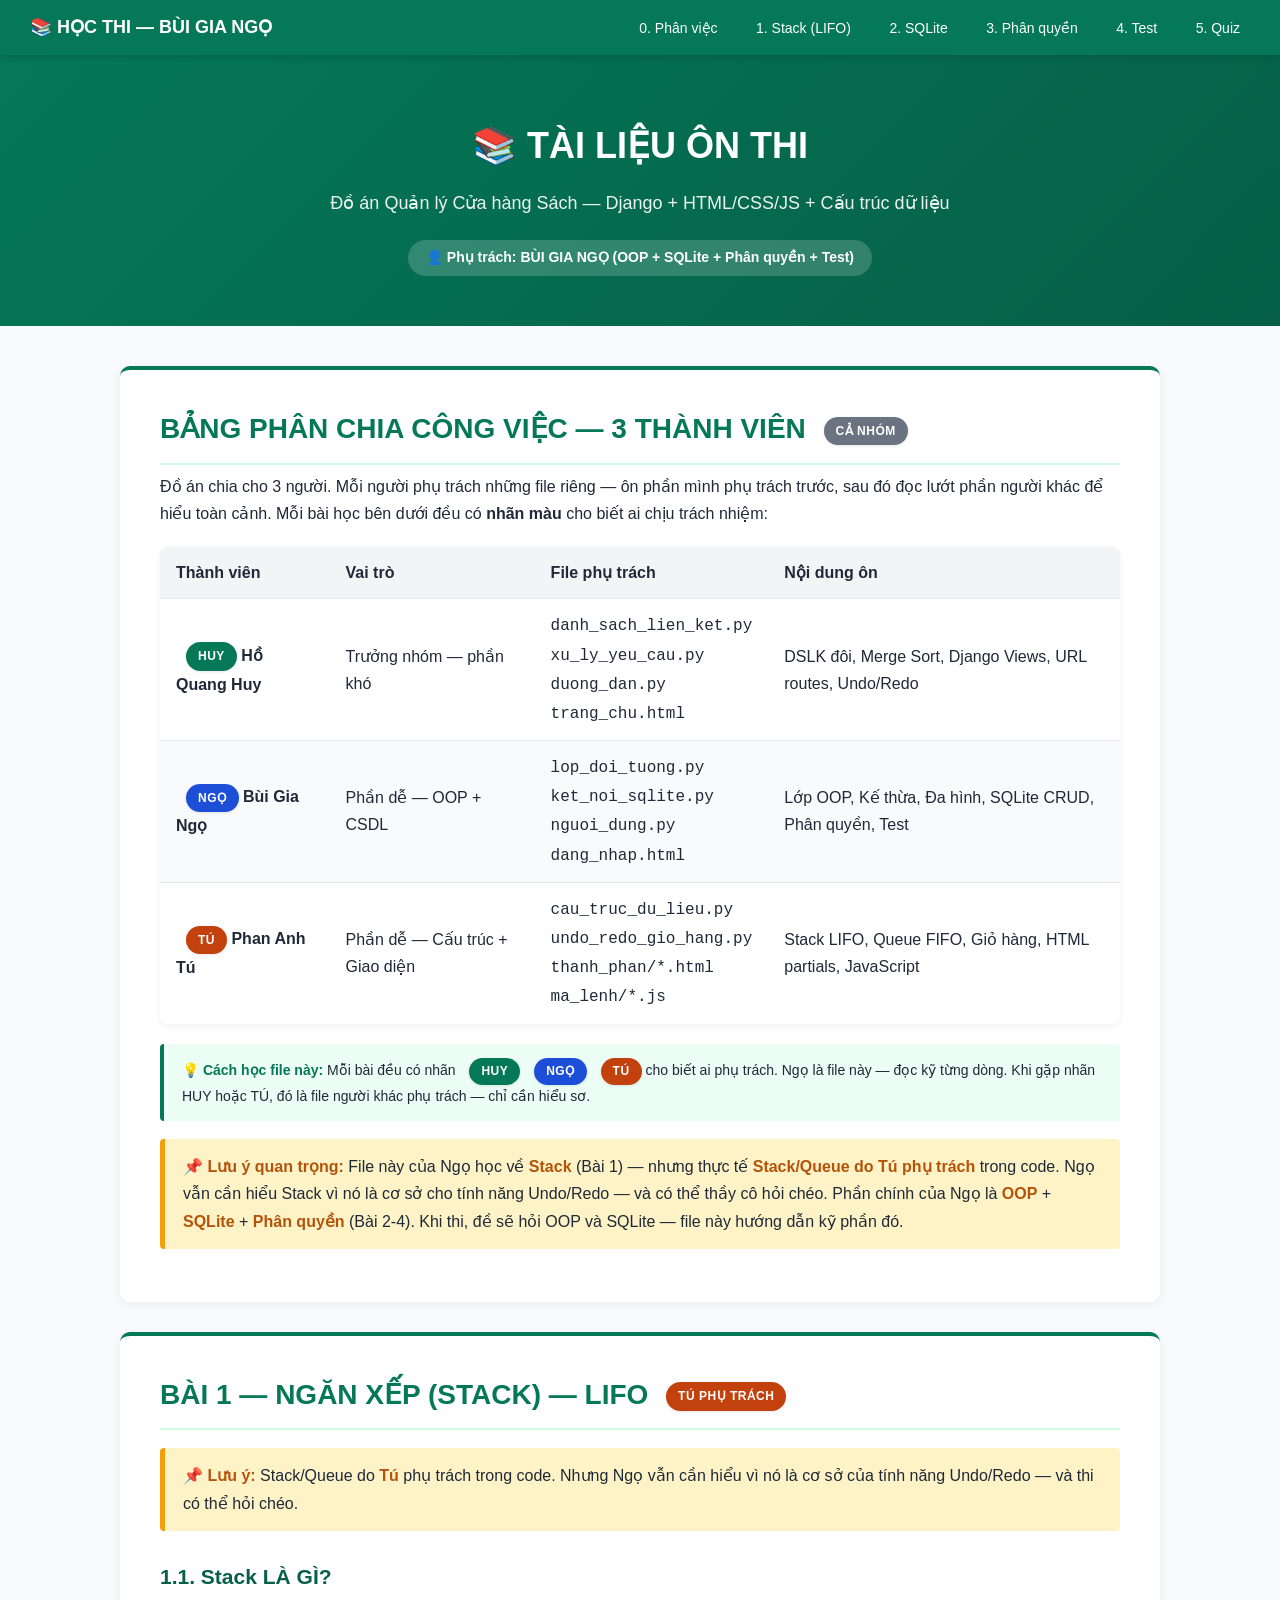
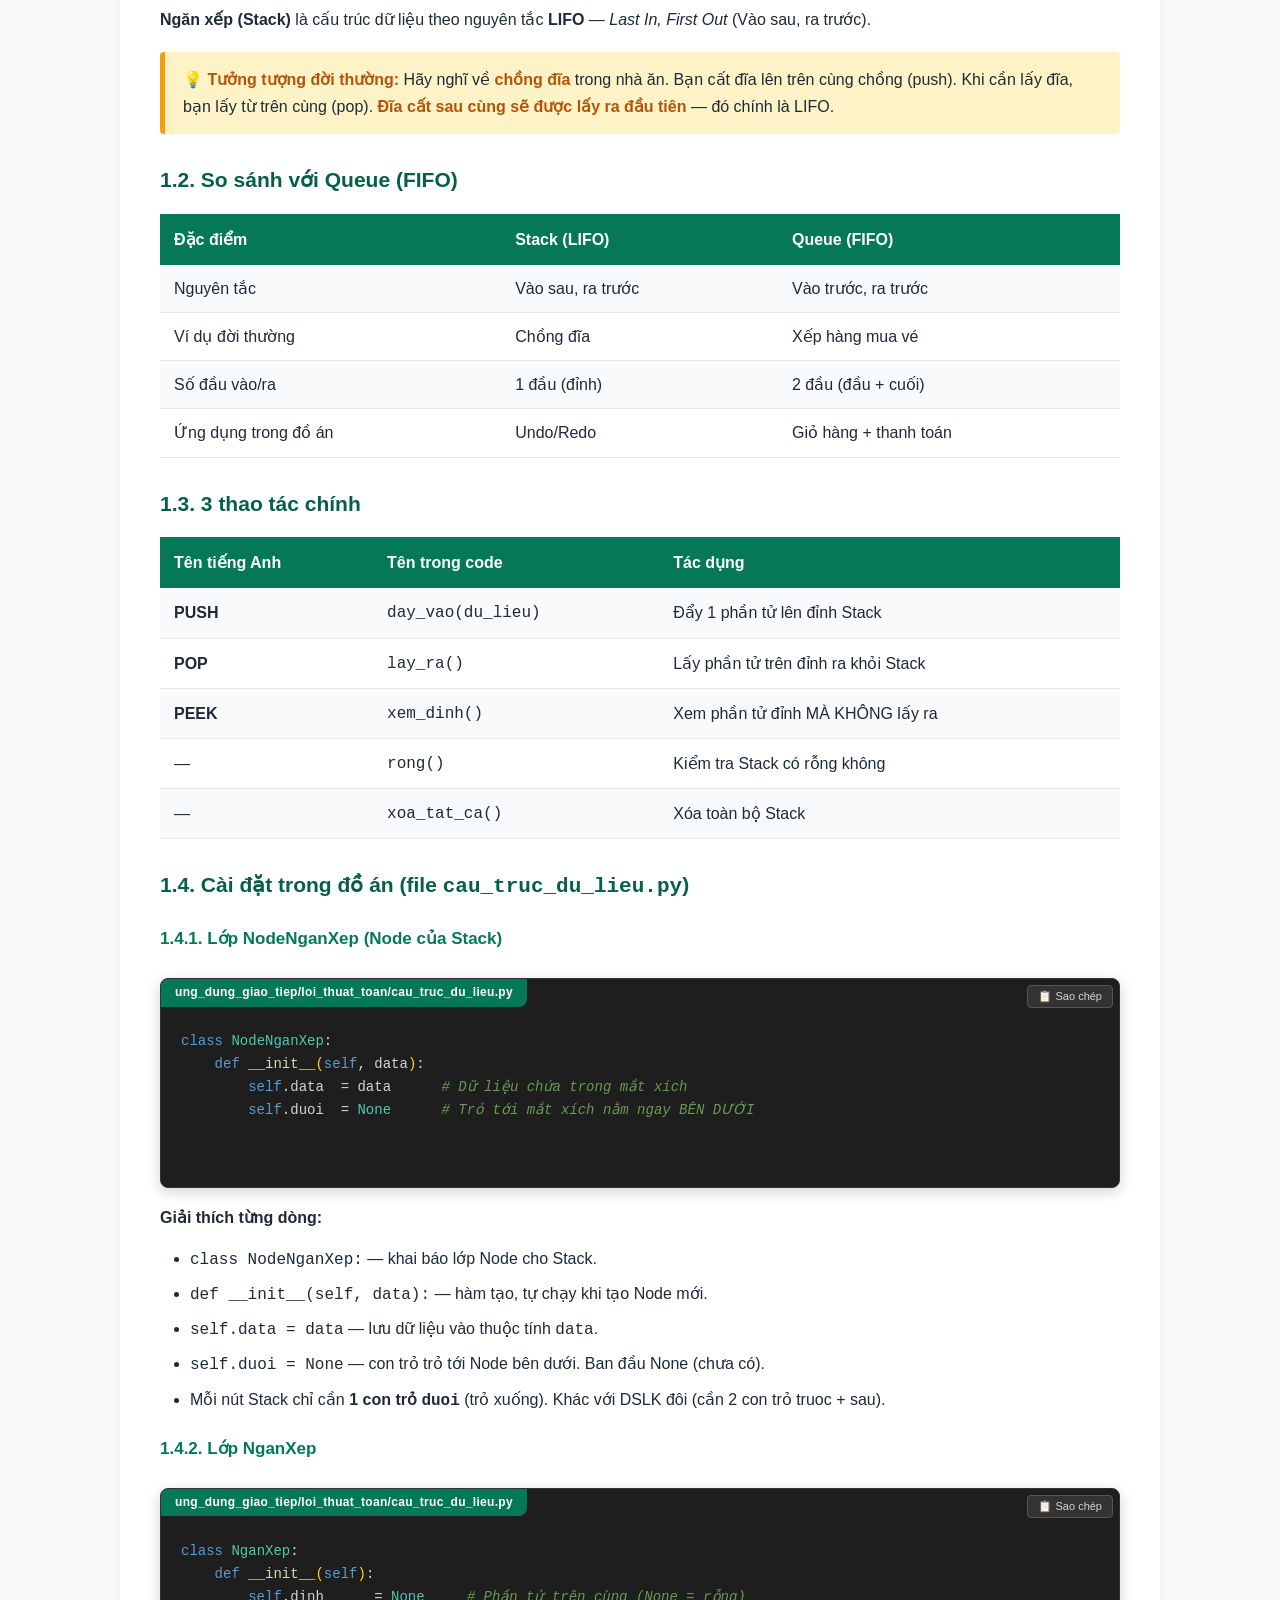
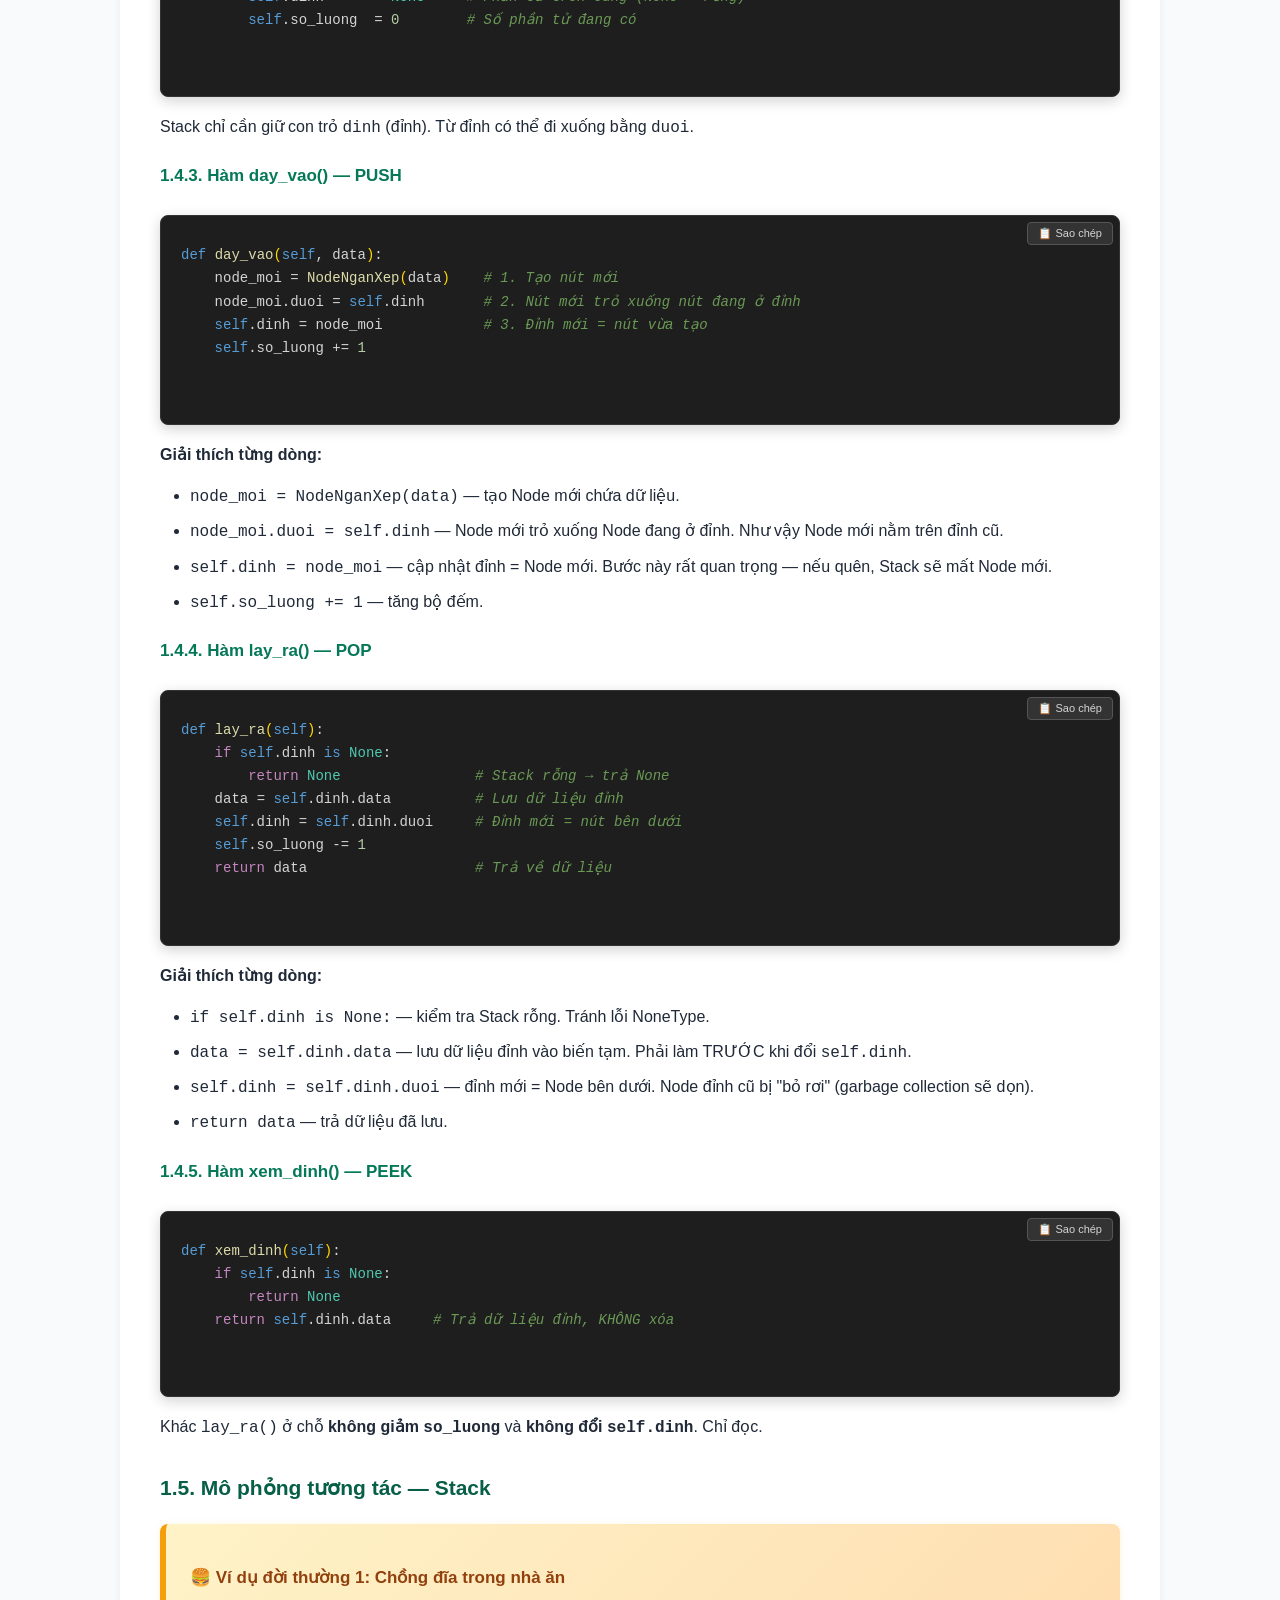
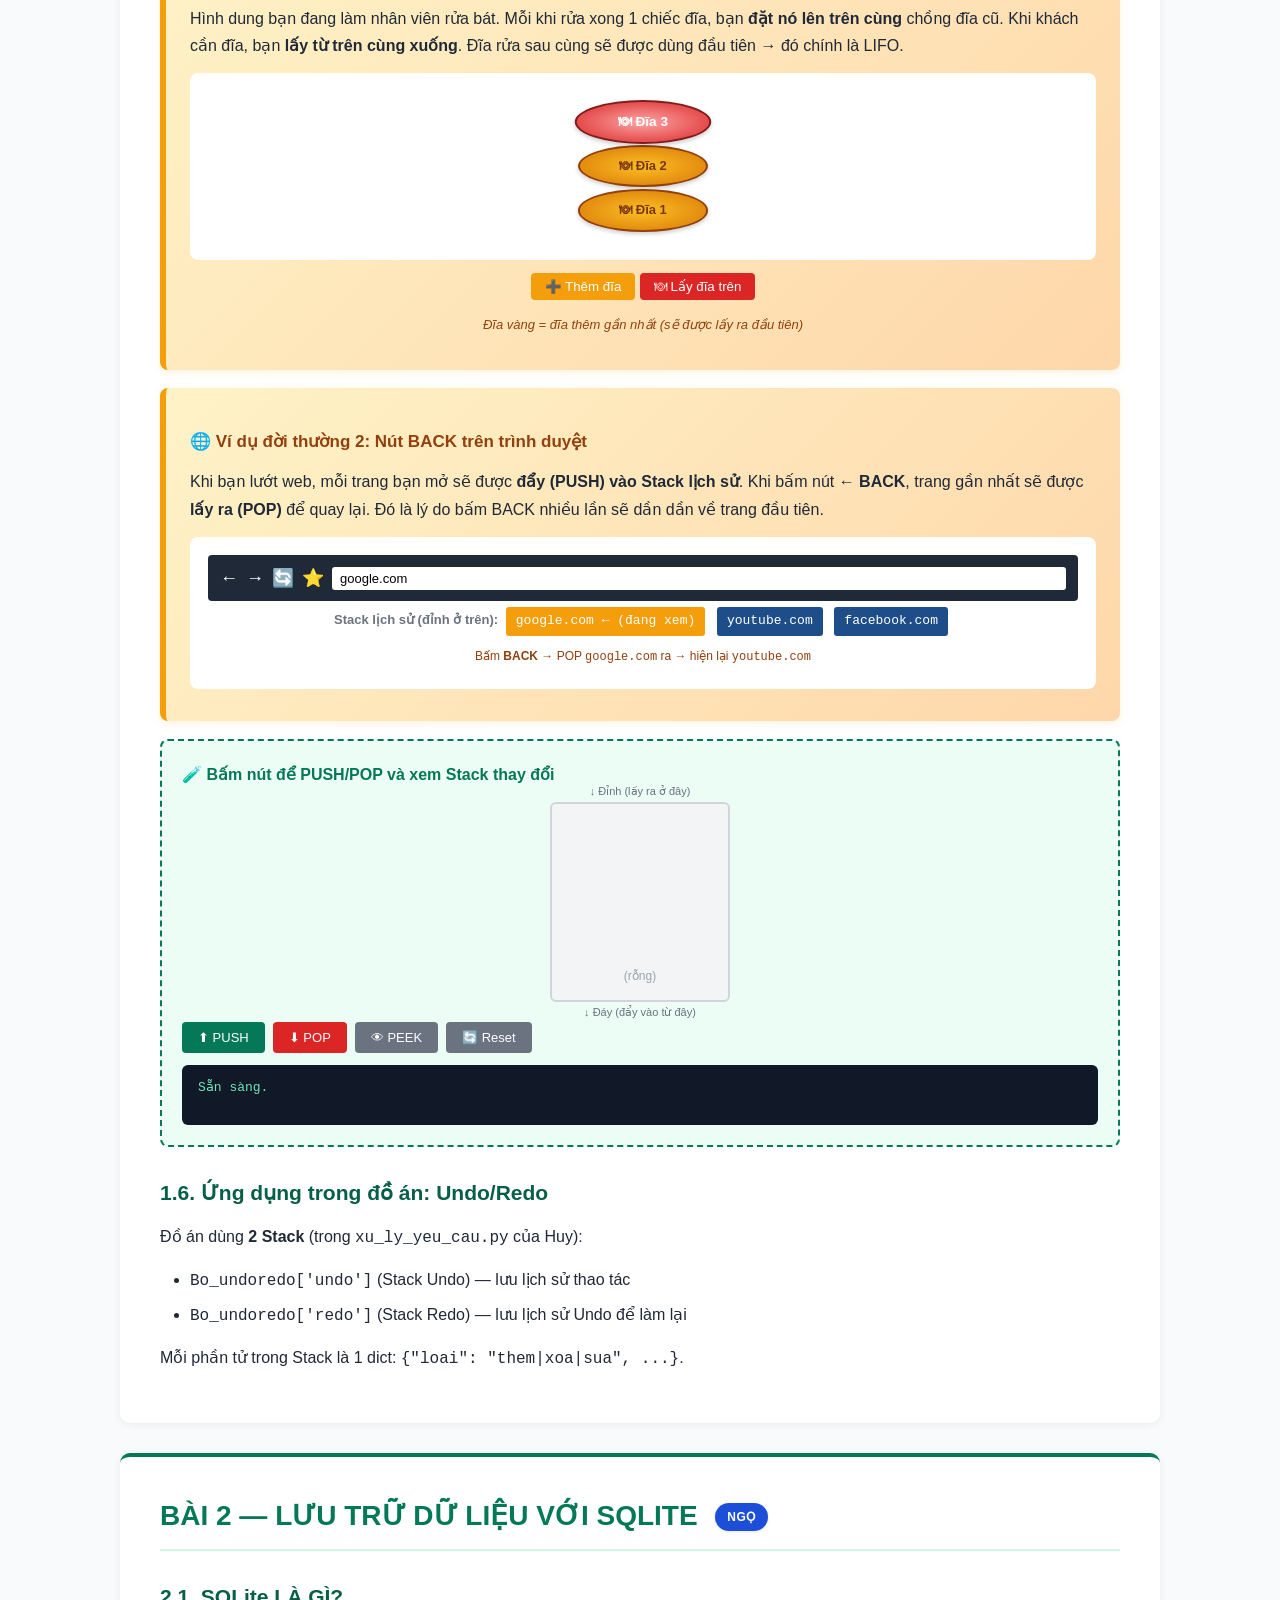
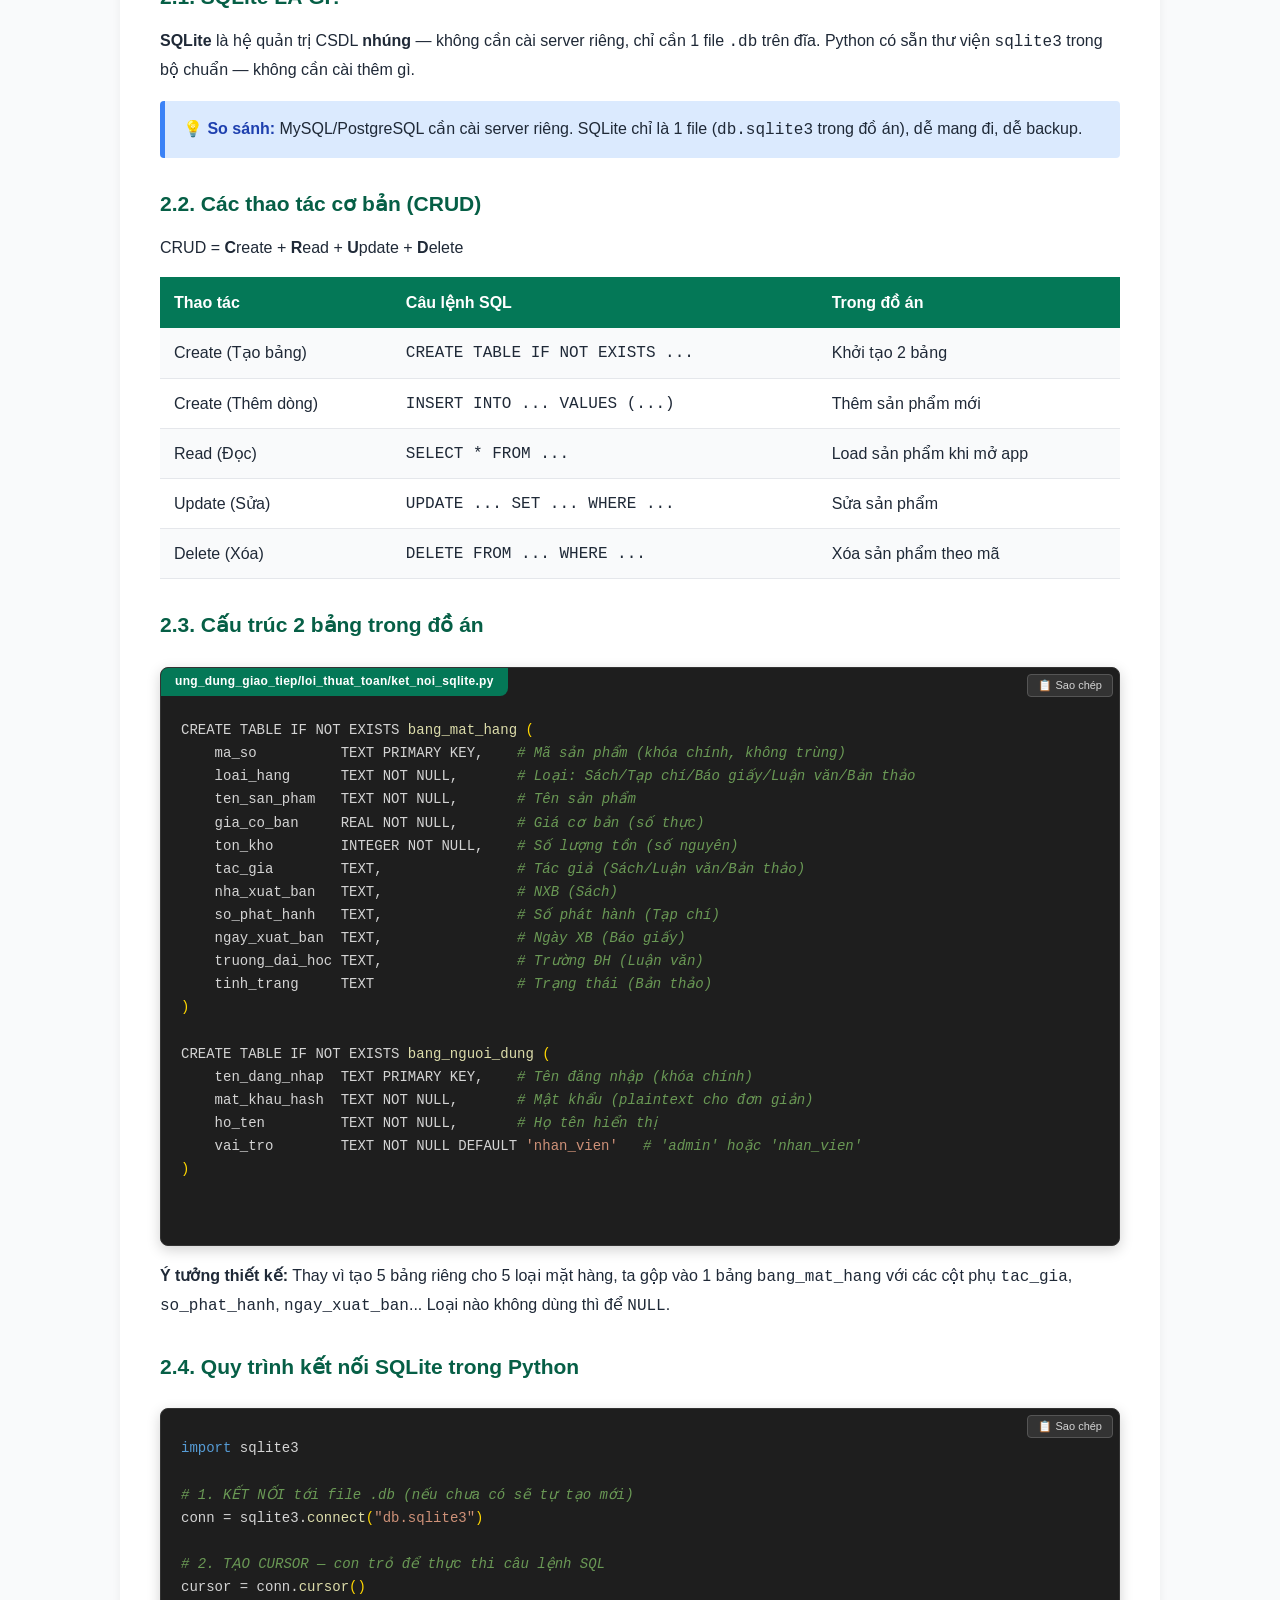
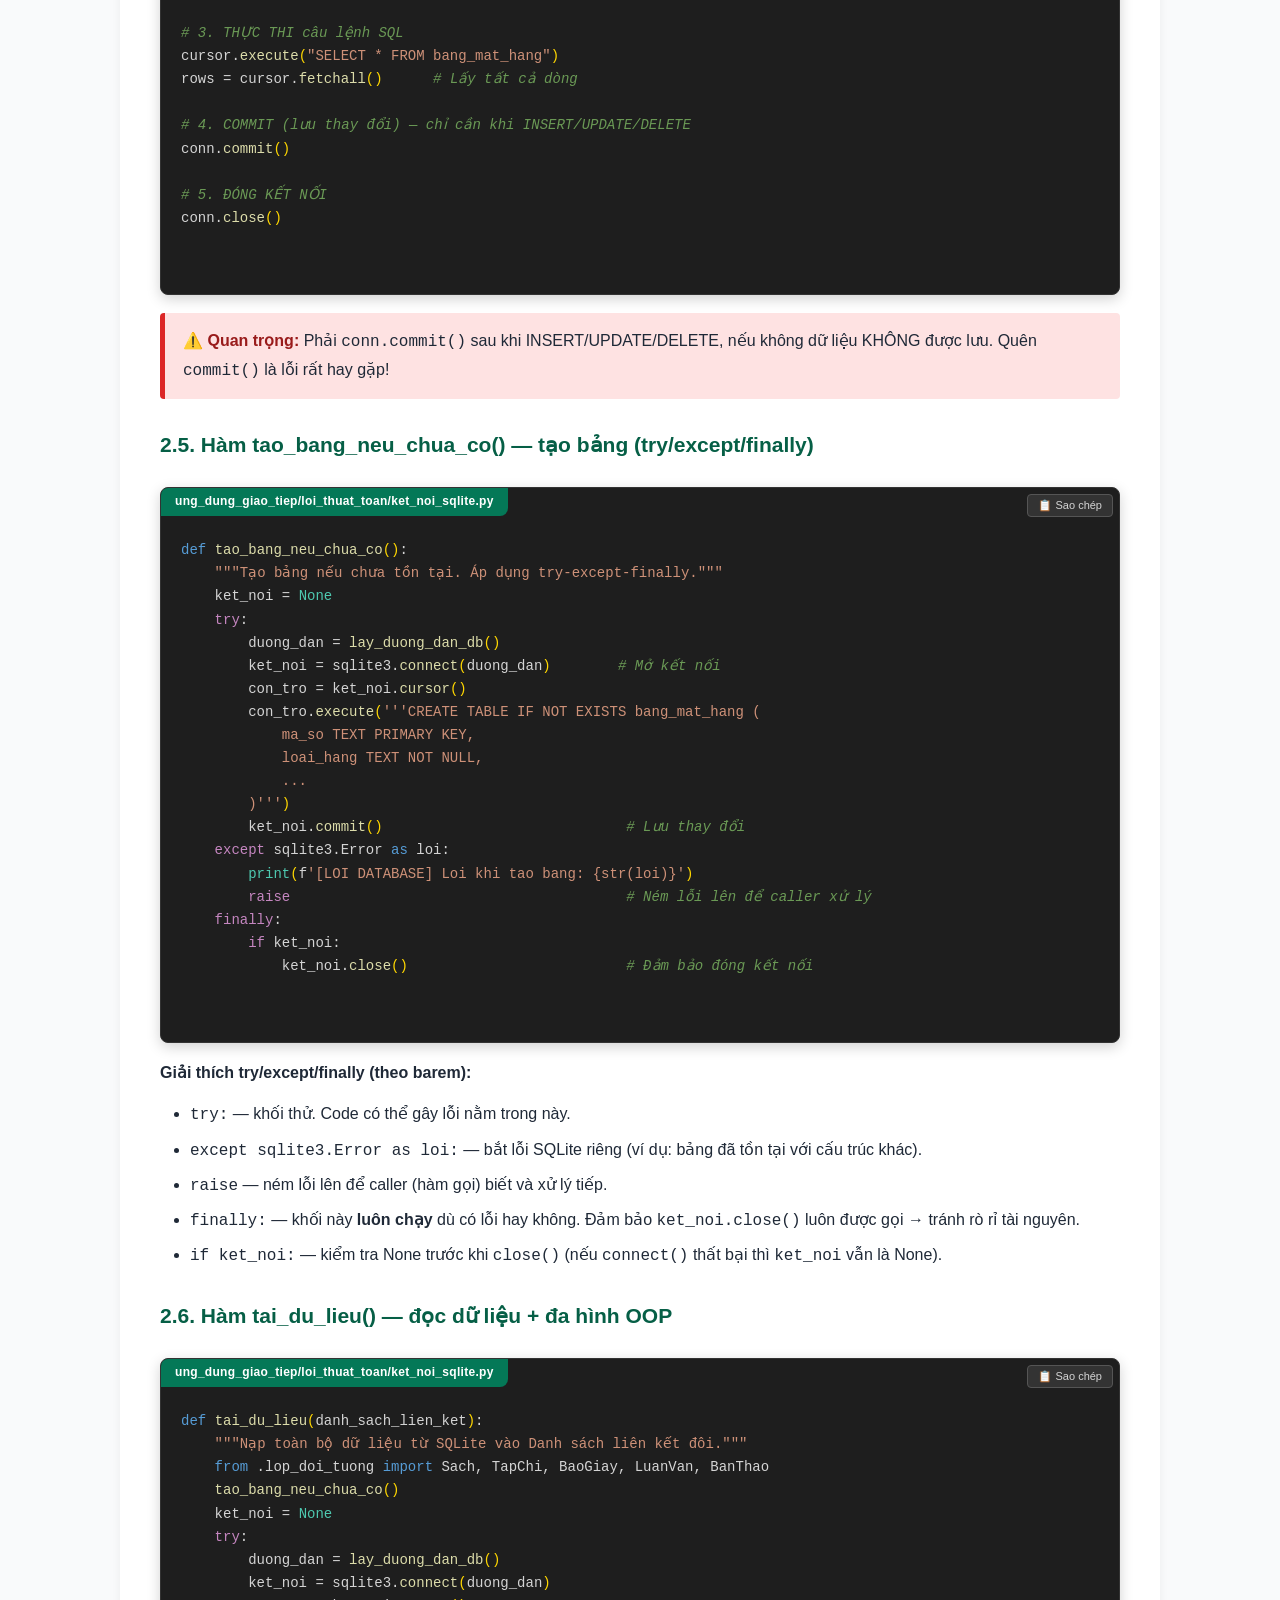
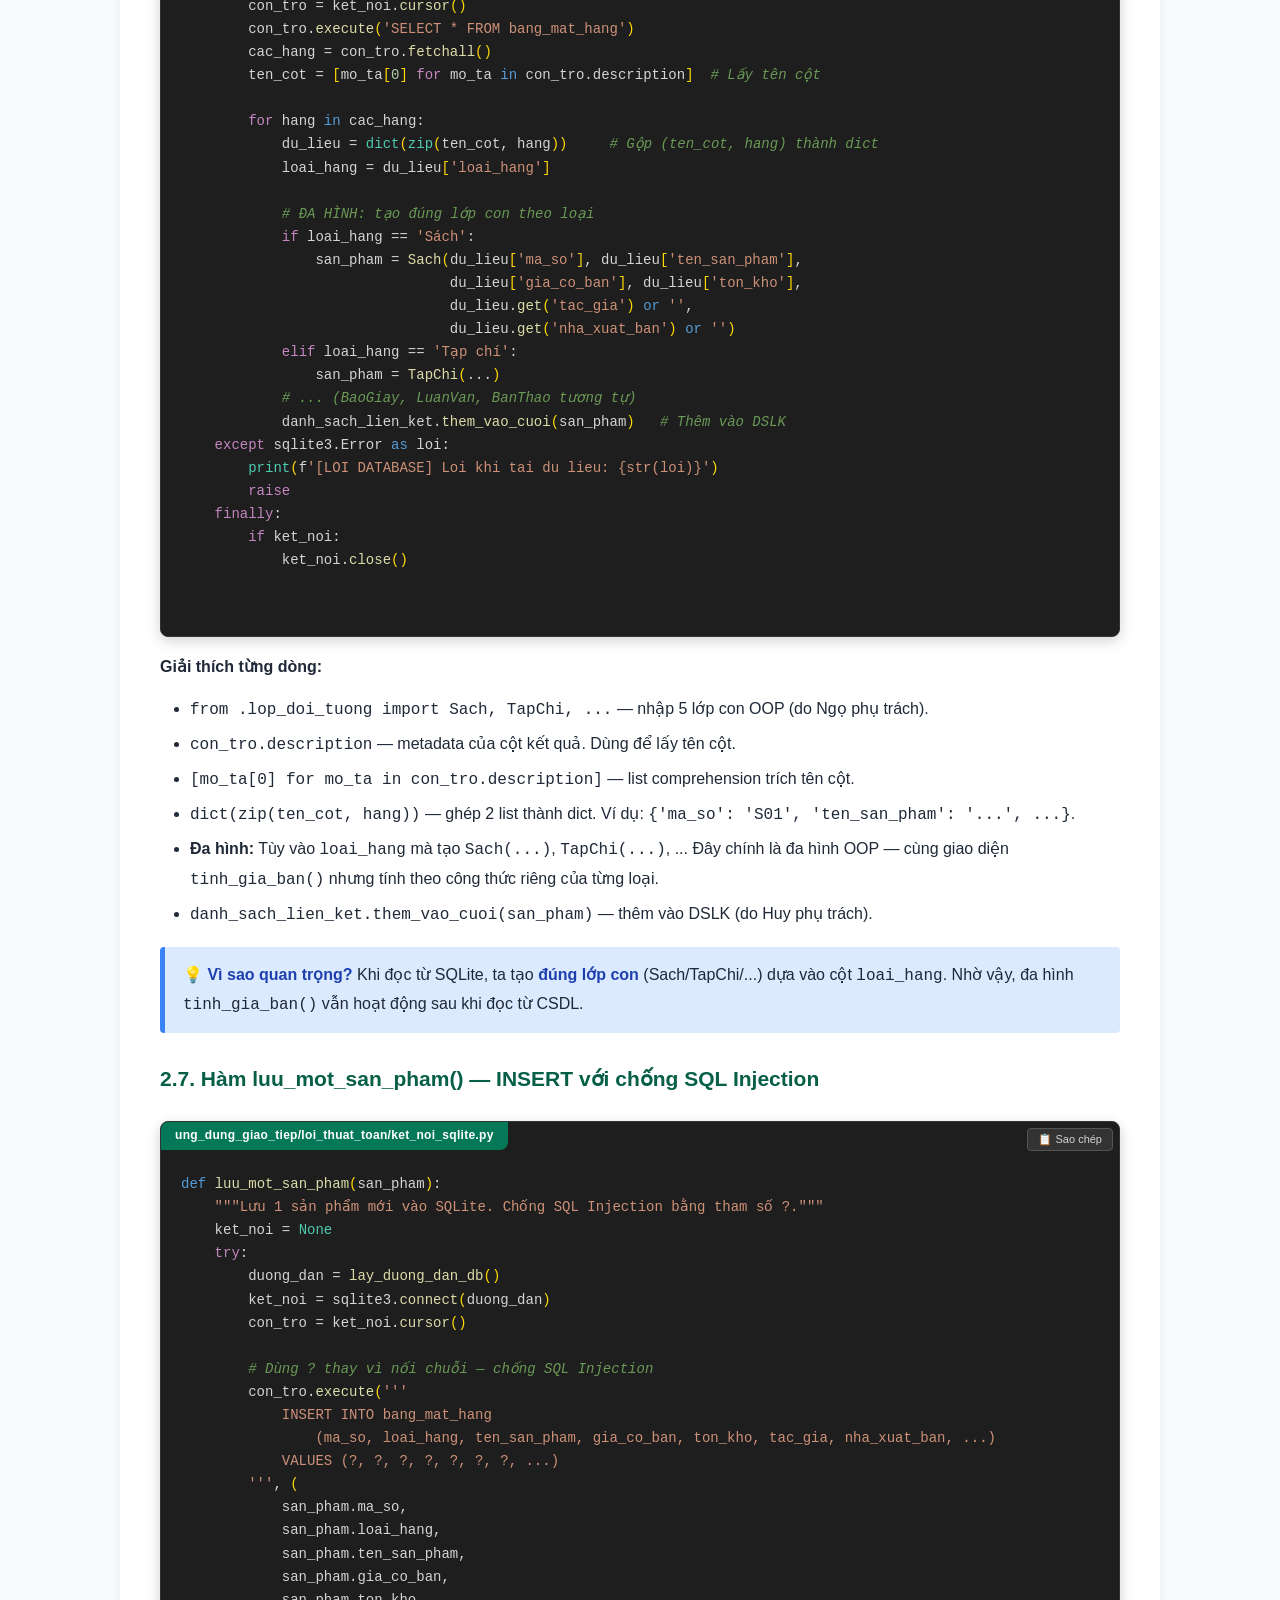
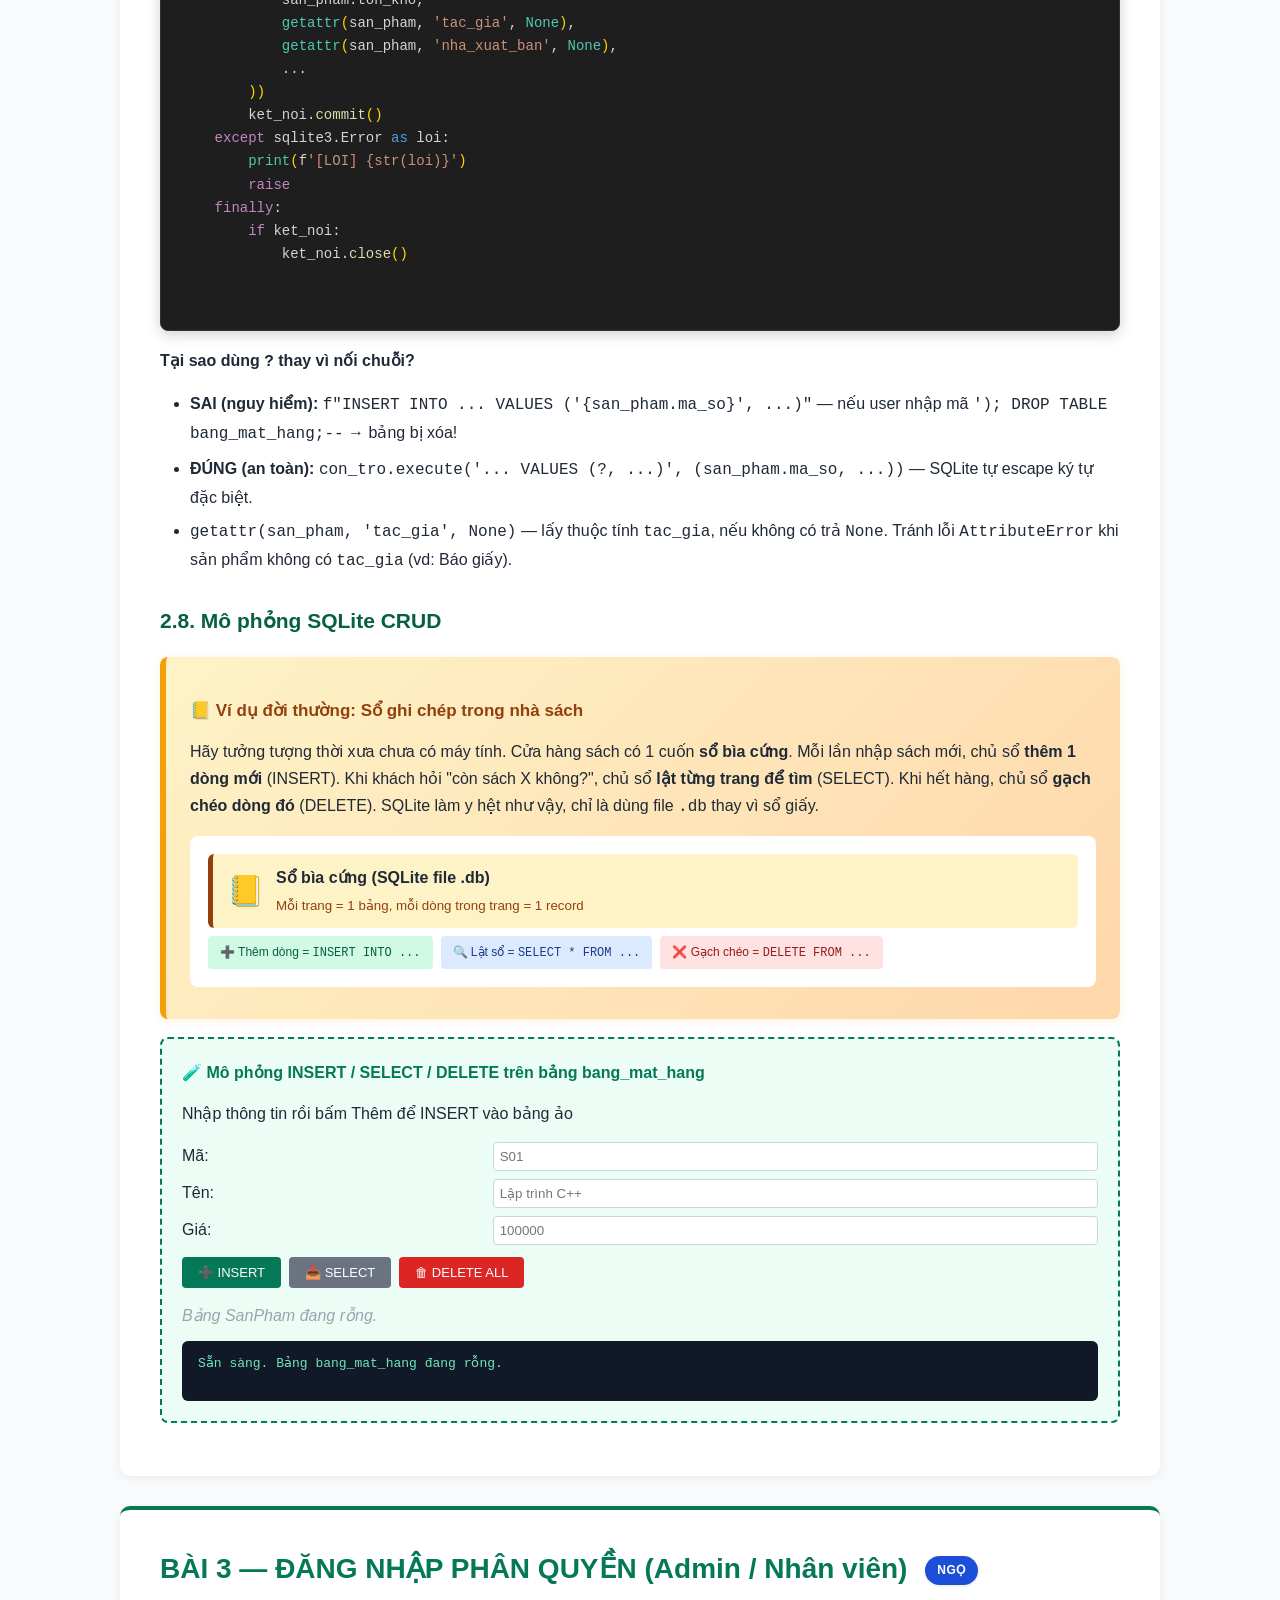
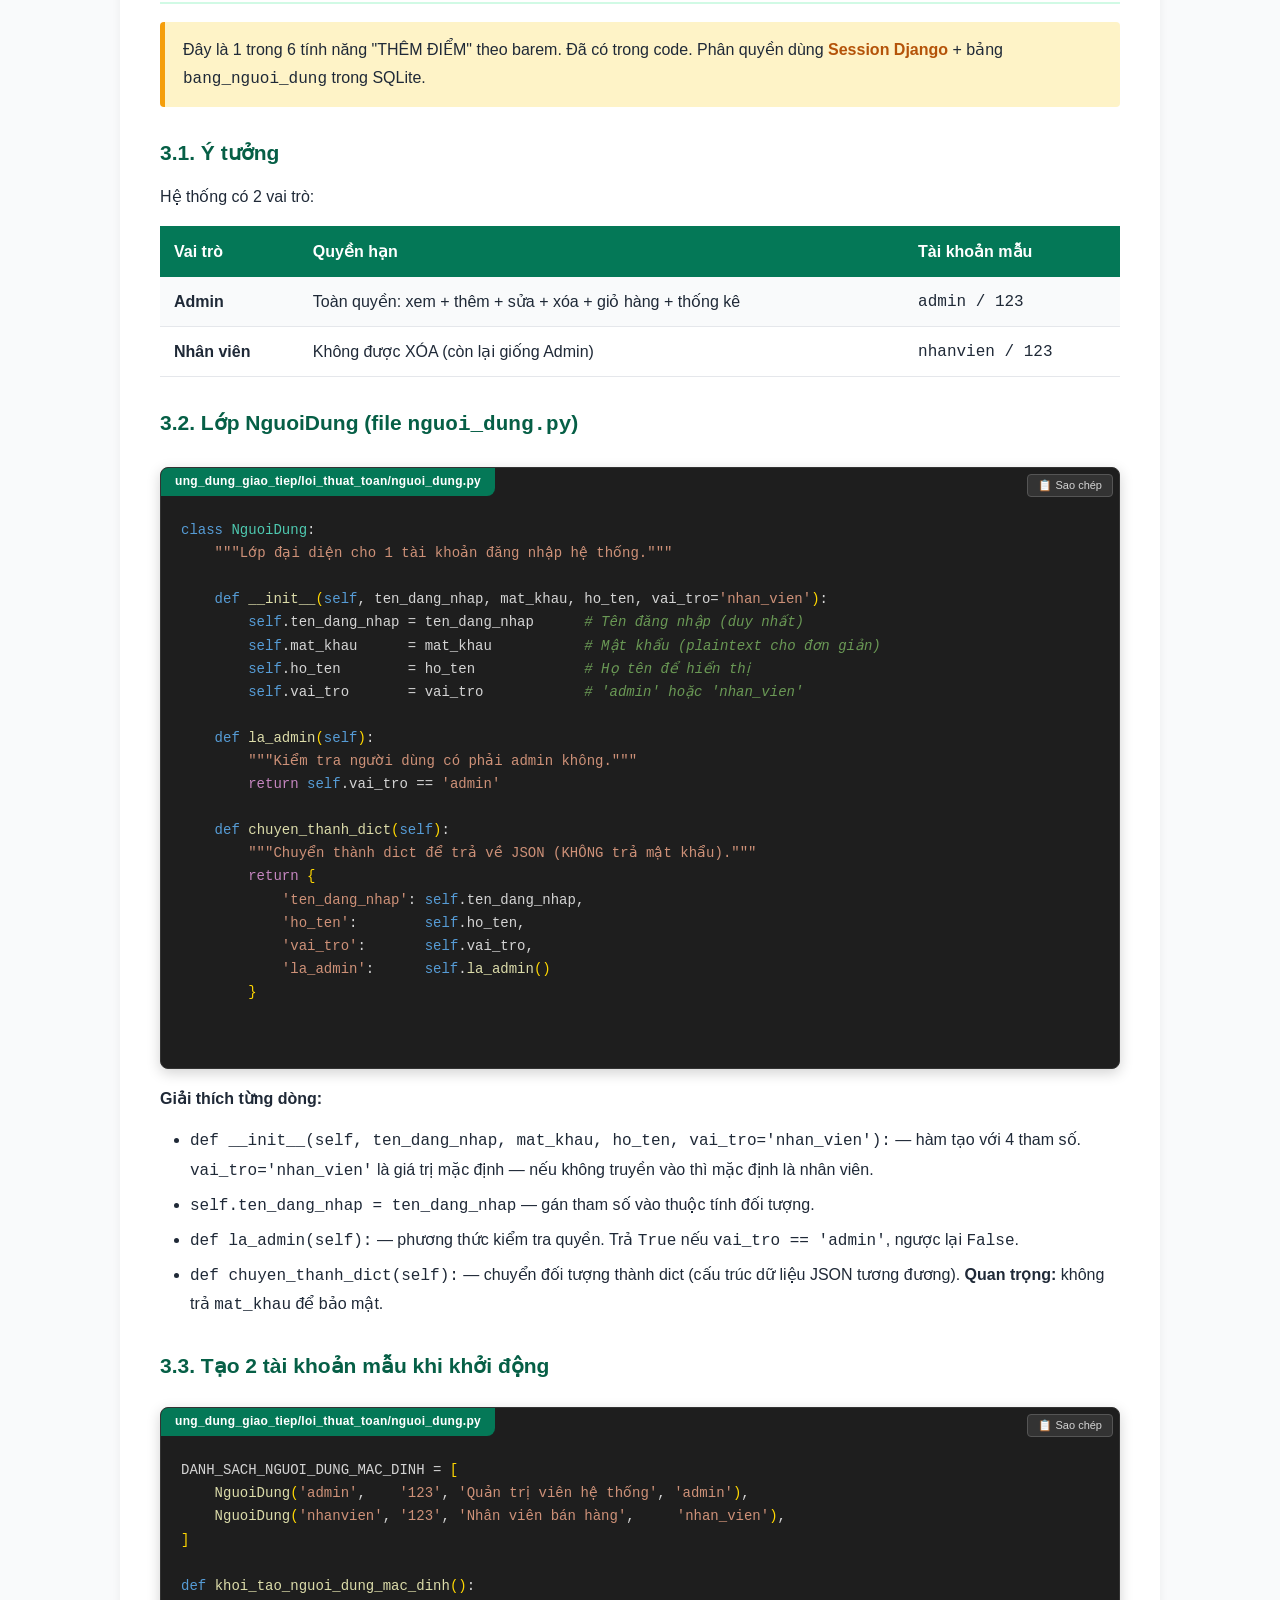
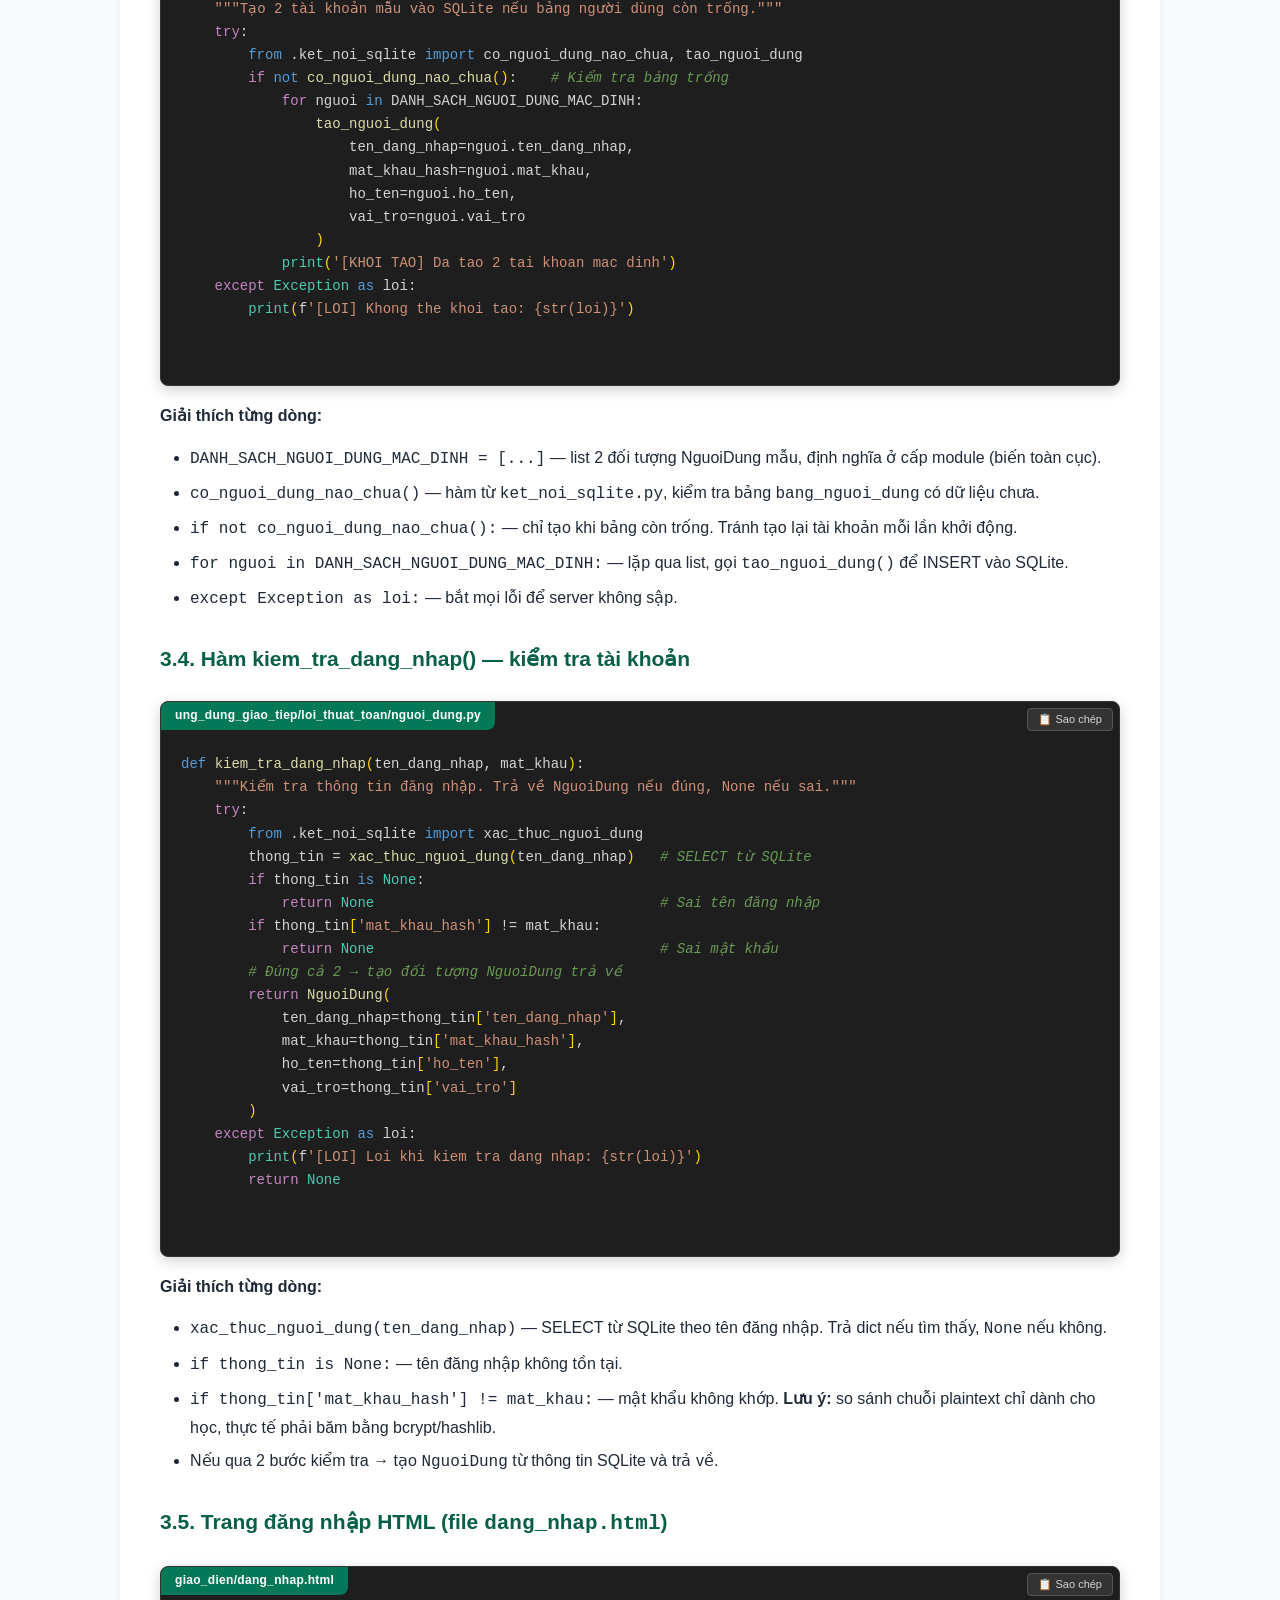
==== commit 29c72b3a: "Cải tiến tài liệu học thi: thay PyQt6 bằng Django + đánh dấu người phụ trách THAY ĐỔI CHÍNH: - Xoá t" ====
--- a/tai_lieu_hoc_thi/02_bui_gia_ngo/index.html
+++ b/tai_lieu_hoc_thi/02_bui_gia_ngo/index.html
@@ -1,16 +1,37 @@
 <!DOCTYPE html>
+<!--
+    ============================================================
+    TÀI LIỆU HỌC THI — BÙI GIA NGỌ
+    ============================================================
+    Phần phụ trách:
+      - Lớp OOP (lop_doi_tuong.py) — 5 lớp con kế thừa
+      - SQLite CRUD (ket_noi_sqlite.py)
+      - Người dùng + phân quyền (nguoi_dung.py)
+      - Trang đăng nhập HTML (dang_nhap.html)
+      - Kiểm thử (kiem_thu.py)
+    ============================================================
+-->
 <html lang="vi">
 <head>
-<meta charset="UTF-8">
-<meta name="viewport" content="width=device-width, initial-scale=1.0">
-<title>Tài liệu học thi — Bùi Gia Ngọ</title>
-<link rel="stylesheet" href="style.css">
+    <!-- Khai báo bảng mã UTF-8 để hiển thị tiếng Việt -->
+    <meta charset="UTF-8">
+
+    <!-- Responsive: hiển thị đúng trên mọi kích thước màn hình -->
+    <meta name="viewport" content="width=device-width, initial-scale=1.0">
+
+    <!-- Tiêu đề hiện trên tab trình duyệt -->
+    <title>Tài liệu học thi — Bùi Gia Ngọ</title>
+
+    <!-- Liên kết tới file CSS trang trí -->
+    <link rel="stylesheet" href="style.css">
 </head>
 <body>
 
+<!-- ===================== MENU ĐỈNH ===================== -->
 <div class="menu-top">
     <div class="logo">📚 HỌC THI — BÙI GIA NGỌ</div>
     <nav>
+        <a href="#phan-cong-viec">0. Phân việc</a>
         <a href="#bai1">1. Stack (LIFO)</a>
         <a href="#bai2">2. SQLite</a>
         <a href="#bai3">3. Phân quyền</a>
@@ -19,169 +40,300 @@
     </nav>
 </div>
 
+<!-- ===================== BÌA ===================== -->
 <div class="hero">
     <h1>📚 TÀI LIỆU ÔN THI</h1>
-    <div class="subtitle">Đồ án Quản lý Cửa hàng Sách — PyQt6 + Cấu trúc dữ liệu</div>
-    <div class="nguoi">👤 Phụ trách: BÙI GIA NGỌ (Stack + SQLite + Phân quyền + Test)</div>
+    <div class="subtitle">Đồ án Quản lý Cửa hàng Sách — Django + HTML/CSS/JS + Cấu trúc dữ liệu</div>
+    <div class="nguoi">👤 Phụ trách: BÙI GIA NGỌ (OOP + SQLite + Phân quyền + Test)</div>
 </div>
 
 <div class="container">
+
+<!-- ============================================================ -->
+<!-- =========== BẢNG PHÂN CHIA CÔNG VIỆC CẢ ĐỒ ÁN ============== -->
+<!-- ============================================================ -->
+<section class="chuong" id="phan-cong-viec">
+    <h2>
+        BẢNG PHÂN CHIA CÔNG VIỆC — 3 THÀNH VIÊN
+        <span class="phu-trach chung">Cả nhóm</span>
+    </h2>
+
+    <p>
+        Đồ án chia cho 3 người. Mỗi người phụ trách những file riêng —
+        ôn phần mình phụ trách trước, sau đó đọc lướt phần người khác để hiểu toàn cảnh.
+        Mỗi bài học bên dưới đều có <strong>nhãn màu</strong> cho biết ai chịu trách nhiệm:
+    </p>
+
+    <table class="bang-cong-viec">
+        <thead>
+            <tr>
+                <th>Thành viên</th>
+                <th>Vai trò</th>
+                <th>File phụ trách</th>
+                <th>Nội dung ôn</th>
+            </tr>
+        </thead>
+        <tbody>
+            <tr>
+                <td class="nhan">
+                    <span class="phu-trach huy">HUY</span>
+                    Hồ Quang Huy
+                </td>
+                <td>Trưởng nhóm — phần khó</td>
+                <td>
+                    <code>danh_sach_lien_ket.py</code><br>
+                    <code>xu_ly_yeu_cau.py</code><br>
+                    <code>duong_dan.py</code><br>
+                    <code>trang_chu.html</code>
+                </td>
+                <td>DSLK đôi, Merge Sort, Django Views, URL routes, Undo/Redo</td>
+            </tr>
+            <tr>
+                <td class="nhan">
+                    <span class="phu-trach ngo">NGỌ</span>
+                    Bùi Gia Ngọ
+                </td>
+                <td>Phần dễ — OOP + CSDL</td>
+                <td>
+                    <code>lop_doi_tuong.py</code><br>
+                    <code>ket_noi_sqlite.py</code><br>
+                    <code>nguoi_dung.py</code><br>
+                    <code>dang_nhap.html</code>
+                </td>
+                <td>Lớp OOP, Kế thừa, Đa hình, SQLite CRUD, Phân quyền, Test</td>
+            </tr>
+            <tr>
+                <td class="nhan">
+                    <span class="phu-trach tu">TÚ</span>
+                    Phan Anh Tú
+                </td>
+                <td>Phần dễ — Cấu trúc + Giao diện</td>
+                <td>
+                    <code>cau_truc_du_lieu.py</code><br>
+                    <code>undo_redo_gio_hang.py</code><br>
+                    <code>thanh_phan/*.html</code><br>
+                    <code>ma_lenh/*.js</code>
+                </td>
+                <td>Stack LIFO, Queue FIFO, Giỏ hàng, HTML partials, JavaScript</td>
+            </tr>
+        </tbody>
+    </table>
+
+    <div class="html-note">
+        <strong>💡 Cách học file này:</strong> Mỗi bài đều có nhãn
+        <span class="phu-trach huy">HUY</span>
+        <span class="phu-trach ngo">NGỌ</span>
+        <span class="phu-trach tu">TÚ</span>
+        cho biết ai phụ trách. Ngọ là file này — đọc kỹ từng dòng. Khi gặp nhãn HUY hoặc TÚ,
+        đó là file người khác phụ trách — chỉ cần hiểu sơ.
+    </div>
+
+    <div class="note">
+        <strong>📌 Lưu ý quan trọng:</strong> File này của Ngọ học về <strong>Stack</strong>
+        (Bài 1) — nhưng thực tế <strong>Stack/Queue do Tú phụ trách</strong> trong code.
+        Ngọ vẫn cần hiểu Stack vì nó là cơ sở cho tính năng Undo/Redo — và có thể thầy cô
+        hỏi chéo. Phần chính của Ngọ là <strong>OOP</strong> + <strong>SQLite</strong> +
+        <strong>Phân quyền</strong> (Bài 2-4). Khi thi, đề sẽ hỏi OOP và SQLite — file
+        này hướng dẫn kỹ phần đó.
+    </div>
+</section>
 
 <!-- ============================================================ -->
 <!-- ===================== BÀI 1: STACK ========================= -->
 <!-- ============================================================ -->
 <section class="chuong" id="bai1">
-<h2>BÀI 1 — NGĂN XẾP (STACK) — LIFO</h2>
-
-<h3>1.1. Stack LÀ GÌ?</h3>
-<p>
-    <strong>Ngăn xếp (Stack)</strong> là cấu trúc dữ liệu theo nguyên tắc <strong>LIFO</strong>
-    — <em>Last In, First Out</em> (Vào sau, ra trước).
-</p>
-
-<div class="note">
-    <strong>💡 Tưởng tượng đời thường:</strong> Hãy nghĩ về <strong>chồng đĩa</strong> trong
-    nhà ăn. Bạn cất đĩa lên trên cùng chồng (push). Khi cần lấy đĩa, bạn lấy từ trên cùng
-    (pop). <strong>Đĩa cất sau cùng sẽ được lấy ra đầu tiên</strong> — đó chính là LIFO.
-</div>
-
-<h3>1.2. So sánh với Queue (FIFO)</h3>
-<table>
-<tr><th>Đặc điểm</th><th>Stack (LIFO)</th><th>Queue (FIFO)</th></tr>
-<tr><td>Nguyên tắc</td><td>Vào sau, ra trước</td><td>Vào trước, ra trước</td></tr>
-<tr><td>Ví dụ đời thường</td><td>Chồng đĩa</td><td>Xếp hàng mua vé</td></tr>
-<tr><td>Số đầu vào/ra</td><td>1 đầu (đỉnh)</td><td>2 đầu (đầu + cuối)</td></tr>
-<tr><td>Ứng dụng trong đồ án</td><td>Undo/Redo</td><td>Giỏ hàng + thanh toán</td></tr>
-</table>
-
-<h3>1.3. 3 thao tác chính</h3>
-<table>
-<tr><th>Tên tiếng Anh</th><th>Tên trong code</th><th>Tác dụng</th></tr>
-<tr><td><strong>PUSH</strong></td><td><code>day_vao(du_lieu)</code></td><td>Đẩy 1 phần tử lên đỉnh Stack</td></tr>
-<tr><td><strong>POP</strong></td><td><code>lay_ra()</code></td><td>Lấy phần tử trên đỉnh ra khỏi Stack</td></tr>
-<tr><td><strong>PEEK</strong></td><td><code>xem_dinh()</code></td><td>Xem phần tử đỉnh MÀ KHÔNG lấy ra</td></tr>
-<tr><td>—</td><td><code>rong()</code></td><td>Kiểm tra Stack có rỗng không</td></tr>
-<tr><td>—</td><td><code>xoa_tat_ca()</code></td><td>Xóa toàn bộ Stack</td></tr>
-</table>
-
-<h3>1.4. Cài đặt trong đồ án (file <code>models/ngan_xep.py</code>)</h3>
-
-<h4>1.4.1. Lớp NutNganXep (Node của Stack)</h4>
-<pre class="code-block">
-<span class="filename">models/ngan_xep.py</span>
-<code class="language-python">class NutNganXep:
-    def __init__(self, du_lieu):
-        self.du_lieu = du_lieu   # Dữ liệu chứa trong mắt xích
-        self.duoi = None         # Trỏ tới mắt xích nằm ngay BÊN DƯỚI</code>
-</pre>
-<p><strong>Giải thích:</strong> Mỗi nút trong Stack chỉ cần <strong>1 con trỏ <code>duoi</code></strong>
-(trỏ xuống nút bên dưới). Khác với DSLK đôi (cần 2 con trỏ truoc + sau).</p>
-
-<h4>1.4.2. Lớp NganXep</h4>
-<pre class="code-block">
-<span class="filename">models/ngan_xep.py</span>
+    <h2>
+        BÀI 1 — NGĂN XẾP (STACK) — LIFO
+        <span class="phu-trach tu">TÚ phụ trách</span>
+    </h2>
+
+    <div class="note">
+        <strong>📌 Lưu ý:</strong> Stack/Queue do <strong>Tú</strong> phụ trách trong code.
+        Nhưng Ngọ vẫn cần hiểu vì nó là cơ sở của tính năng Undo/Redo — và thi có thể hỏi chéo.
+    </div>
+
+    <h3>1.1. Stack LÀ GÌ?</h3>
+    <p>
+        <strong>Ngăn xếp (Stack)</strong> là cấu trúc dữ liệu theo nguyên tắc <strong>LIFO</strong>
+        — <em>Last In, First Out</em> (Vào sau, ra trước).
+    </p>
+
+    <div class="note">
+        <strong>💡 Tưởng tượng đời thường:</strong> Hãy nghĩ về <strong>chồng đĩa</strong> trong
+        nhà ăn. Bạn cất đĩa lên trên cùng chồng (push). Khi cần lấy đĩa, bạn lấy từ trên cùng
+        (pop). <strong>Đĩa cất sau cùng sẽ được lấy ra đầu tiên</strong> — đó chính là LIFO.
+    </div>
+
+    <h3>1.2. So sánh với Queue (FIFO)</h3>
+    <table>
+        <tr>
+            <th>Đặc điểm</th>
+            <th>Stack (LIFO)</th>
+            <th>Queue (FIFO)</th>
+        </tr>
+        <tr><td>Nguyên tắc</td><td>Vào sau, ra trước</td><td>Vào trước, ra trước</td></tr>
+        <tr><td>Ví dụ đời thường</td><td>Chồng đĩa</td><td>Xếp hàng mua vé</td></tr>
+        <tr><td>Số đầu vào/ra</td><td>1 đầu (đỉnh)</td><td>2 đầu (đầu + cuối)</td></tr>
+        <tr><td>Ứng dụng trong đồ án</td><td>Undo/Redo</td><td>Giỏ hàng + thanh toán</td></tr>
+    </table>
+
+    <h3>1.3. 3 thao tác chính</h3>
+    <table>
+        <tr>
+            <th>Tên tiếng Anh</th>
+            <th>Tên trong code</th>
+            <th>Tác dụng</th>
+        </tr>
+        <tr><td><strong>PUSH</strong></td><td><code>day_vao(du_lieu)</code></td><td>Đẩy 1 phần tử lên đỉnh Stack</td></tr>
+        <tr><td><strong>POP</strong></td><td><code>lay_ra()</code></td><td>Lấy phần tử trên đỉnh ra khỏi Stack</td></tr>
+        <tr><td><strong>PEEK</strong></td><td><code>xem_dinh()</code></td><td>Xem phần tử đỉnh MÀ KHÔNG lấy ra</td></tr>
+        <tr><td>—</td><td><code>rong()</code></td><td>Kiểm tra Stack có rỗng không</td></tr>
+        <tr><td>—</td><td><code>xoa_tat_ca()</code></td><td>Xóa toàn bộ Stack</td></tr>
+    </table>
+
+    <h3>1.4. Cài đặt trong đồ án (file <code>cau_truc_du_lieu.py</code>)</h3>
+
+    <h4>1.4.1. Lớp NodeNganXep (Node của Stack)</h4>
+    <pre class="code-block">
+<span class="filename">ung_dung_giao_tiep/loi_thuat_toan/cau_truc_du_lieu.py</span>
+<code class="language-python">class NodeNganXep:
+    def __init__(self, data):
+        self.data  = data      # Dữ liệu chứa trong mắt xích
+        self.duoi  = None      # Trỏ tới mắt xích nằm ngay BÊN DƯỚI</code>
+    </pre>
+
+    <p><strong>Giải thích từng dòng:</strong></p>
+    <ul>
+        <li><code>class NodeNganXep:</code> — khai báo lớp Node cho Stack.</li>
+        <li><code>def __init__(self, data):</code> — hàm tạo, tự chạy khi tạo Node mới.</li>
+        <li><code>self.data = data</code> — lưu dữ liệu vào thuộc tính <code>data</code>.</li>
+        <li><code>self.duoi = None</code> — con trỏ trỏ tới Node bên dưới. Ban đầu None (chưa có).</li>
+        <li>Mỗi nút Stack chỉ cần <strong>1 con trỏ <code>duoi</code></strong> (trỏ xuống). Khác với DSLK đôi (cần 2 con trỏ truoc + sau).</li>
+    </ul>
+
+    <h4>1.4.2. Lớp NganXep</h4>
+    <pre class="code-block">
+<span class="filename">ung_dung_giao_tiep/loi_thuat_toan/cau_truc_du_lieu.py</span>
 <code class="language-python">class NganXep:
     def __init__(self):
-        self.dinh = None      # Phần tử trên cùng (None = rỗng)
-        self.so_luong = 0     # Số phần tử đang có</code>
-</pre>
-<p>Stack chỉ cần giữ con trỏ <code>dinh</code> (đỉnh). Từ đỉnh có thể đi xuống bằng <code>duoi</code>.</p>
-
-<h4>1.4.3. Hàm day_vao() — PUSH</h4>
-<pre class="code-block">
-<code class="language-python">def day_vao(self, du_lieu):
-    nut_moi = NutNganXep(du_lieu)    # 1. Tạo nút mới
-    nut_moi.duoi = self.dinh         # 2. Nút mới trỏ xuống nút đang ở đỉnh
-    self.dinh = nut_moi              # 3. Đỉnh mới = nút vừa tạo
+        self.dinh      = None     # Phần tử trên cùng (None = rỗng)
+        self.so_luong  = 0        # Số phần tử đang có</code>
+    </pre>
+    <p>Stack chỉ cần giữ con trỏ <code>dinh</code> (đỉnh). Từ đỉnh có thể đi xuống bằng <code>duoi</code>.</p>
+
+    <h4>1.4.3. Hàm day_vao() — PUSH</h4>
+    <pre class="code-block">
+<code class="language-python">def day_vao(self, data):
+    node_moi = NodeNganXep(data)    # 1. Tạo nút mới
+    node_moi.duoi = self.dinh       # 2. Nút mới trỏ xuống nút đang ở đỉnh
+    self.dinh = node_moi            # 3. Đỉnh mới = nút vừa tạo
     self.so_luong += 1</code>
-</pre>
-
-<h4>1.4.4. Hàm lay_ra() — POP</h4>
-<pre class="code-block">
+    </pre>
+
+    <p><strong>Giải thích từng dòng:</strong></p>
+    <ul>
+        <li><code>node_moi = NodeNganXep(data)</code> — tạo Node mới chứa dữ liệu.</li>
+        <li><code>node_moi.duoi = self.dinh</code> — Node mới trỏ xuống Node đang ở đỉnh. Như vậy Node mới nằm trên đỉnh cũ.</li>
+        <li><code>self.dinh = node_moi</code> — cập nhật đỉnh = Node mới. Bước này rất quan trọng — nếu quên, Stack sẽ mất Node mới.</li>
+        <li><code>self.so_luong += 1</code> — tăng bộ đếm.</li>
+    </ul>
+
+    <h4>1.4.4. Hàm lay_ra() — POP</h4>
+    <pre class="code-block">
 <code class="language-python">def lay_ra(self):
     if self.dinh is None:
         return None                # Stack rỗng → trả None
-    nut_lay = self.dinh              # Lưu nút đỉnh
-    self.dinh = self.dinh.duoi       # Đỉnh mới = nút bên dưới
+    data = self.dinh.data          # Lưu dữ liệu đỉnh
+    self.dinh = self.dinh.duoi     # Đỉnh mới = nút bên dưới
     self.so_luong -= 1
-    return nut_lay.du_lieu          # Trả về dữ liệu</code>
-</pre>
-
-<h4>1.4.5. Hàm xem_dinh() — PEEK</h4>
-<pre class="code-block">
+    return data                    # Trả về dữ liệu</code>
+    </pre>
+
+    <p><strong>Giải thích từng dòng:</strong></p>
+    <ul>
+        <li><code>if self.dinh is None:</code> — kiểm tra Stack rỗng. Tránh lỗi NoneType.</li>
+        <li><code>data = self.dinh.data</code> — lưu dữ liệu đỉnh vào biến tạm. Phải làm TRƯỚC khi đổi <code>self.dinh</code>.</li>
+        <li><code>self.dinh = self.dinh.duoi</code> — đỉnh mới = Node bên dưới. Node đỉnh cũ bị "bỏ rơi" (garbage collection sẽ dọn).</li>
+        <li><code>return data</code> — trả dữ liệu đã lưu.</li>
+    </ul>
+
+    <h4>1.4.5. Hàm xem_dinh() — PEEK</h4>
+    <pre class="code-block">
 <code class="language-python">def xem_dinh(self):
     if self.dinh is None:
         return None
-    return self.dinh.du_lieu     # Trả dữ liệu đỉnh, KHÔNG xóa</code>
-</pre>
-
-<h3>1.5. Mô phỏng tương tác — Stack</h3>
-
-<div class="life-example">
-    <h4>🍔 Ví dụ đời thường 1: Chồng đĩa trong nhà ăn</h4>
-    <p>Hình dung bạn đang làm nhân viên rửa bát. Mỗi khi rửa xong 1 chiếc đĩa, bạn <strong>đặt nó lên trên cùng</strong> chồng đĩa cũ. Khi khách cần đĩa, bạn <strong>lấy từ trên cùng xuống</strong>. Đĩa rửa sau cùng sẽ được dùng đầu tiên → đó chính là LIFO.</p>
-    <div class="scene">
-        <div class="plate-stack" id="plate-demo">
-            <div class="plate">🍽 Đĩa 1</div>
-            <div class="plate">🍽 Đĩa 2</div>
-            <div class="plate">🍽 Đĩa 3</div>
-        </div>
-    </div>
-    <p style="text-align:center;margin-top:10px;">
-        <button onclick="platePush()" style="padding:6px 14px;background:#F59E0B;color:white;border:none;border-radius:4px;cursor:pointer;">➕ Thêm đĩa</button>
-        <button onclick="platePop()" style="padding:6px 14px;background:#DC2626;color:white;border:none;border-radius:4px;cursor:pointer;">🍽 Lấy đĩa trên</button>
-    </p>
-    <p style="text-align:center;font-size:13px;color:#92400E;margin-top:8px;">
-        <em>Đĩa vàng = đĩa thêm gần nhất (sẽ được lấy ra đầu tiên)</em>
-    </p>
-</div>
-
-<div class="life-example">
-    <h4>🌐 Ví dụ đời thường 2: Nút BACK trên trình duyệt</h4>
-    <p>Khi bạn lướt web, mỗi trang bạn mở sẽ được <strong>đẩy (PUSH) vào Stack lịch sử</strong>. Khi bấm nút <strong>← BACK</strong>, trang gần nhất sẽ được <strong>lấy ra (POP)</strong> để quay lại. Đó là lý do bấm BACK nhiều lần sẽ dần dần về trang đầu tiên.</p>
-    <div class="scene" style="flex-direction:column;align-items:stretch;gap:6px;">
-        <div style="display:flex;align-items:center;gap:8px;background:#1F2937;color:white;padding:8px 12px;border-radius:4px;">
-            <span style="font-size:18px;">←</span>
-            <span style="font-size:18px;">→</span>
-            <span style="font-size:18px;">🔄</span>
-            <span style="font-size:18px;">⭐</span>
-            <input type="text" value="google.com" style="flex:1;padding:4px 8px;font-size:13px;border-radius:3px;border:none;" readonly>
-        </div>
-        <div style="font-size:13px;color:#6B7280;text-align:center;">
-            <strong>Stack lịch sử (đỉnh ở trên):</strong>
-            <span style="display:inline-block;background:#F59E0B;color:white;padding:3px 10px;border-radius:3px;margin:0 4px;font-family:monospace;">google.com ← (đang xem)</span>
-            <span style="display:inline-block;background:#1D4E89;color:white;padding:3px 10px;border-radius:3px;margin:0 4px;font-family:monospace;">youtube.com</span>
-            <span style="display:inline-block;background:#1D4E89;color:white;padding:3px 10px;border-radius:3px;margin:0 4px;font-family:monospace;">facebook.com</span>
-        </div>
-        <p style="font-size:12px;color:#92400E;text-align:center;margin:4px 0;">
-            Bấm <strong>BACK</strong> → POP <code>google.com</code> ra → hiện lại <code>youtube.com</code>
+    return self.dinh.data     # Trả dữ liệu đỉnh, KHÔNG xóa</code>
+    </pre>
+
+    <p>Khác <code>lay_ra()</code> ở chỗ <strong>không giảm <code>so_luong</code></strong> và <strong>không đổi <code>self.dinh</code></strong>. Chỉ đọc.</p>
+
+    <h3>1.5. Mô phỏng tương tác — Stack</h3>
+
+    <div class="life-example">
+        <h4>🍔 Ví dụ đời thường 1: Chồng đĩa trong nhà ăn</h4>
+        <p>Hình dung bạn đang làm nhân viên rửa bát. Mỗi khi rửa xong 1 chiếc đĩa, bạn <strong>đặt nó lên trên cùng</strong> chồng đĩa cũ. Khi khách cần đĩa, bạn <strong>lấy từ trên cùng xuống</strong>. Đĩa rửa sau cùng sẽ được dùng đầu tiên → đó chính là LIFO.</p>
+        <div class="scene">
+            <div class="plate-stack" id="plate-demo">
+                <div class="plate">🍽 Đĩa 1</div>
+                <div class="plate">🍽 Đĩa 2</div>
+                <div class="plate">🍽 Đĩa 3</div>
+            </div>
+        </div>
+        <p style="text-align:center;margin-top:10px;">
+            <button onclick="platePush()" style="padding:6px 14px;background:#F59E0B;color:white;border:none;border-radius:4px;cursor:pointer;">➕ Thêm đĩa</button>
+            <button onclick="platePop()" style="padding:6px 14px;background:#DC2626;color:white;border:none;border-radius:4px;cursor:pointer;">🍽 Lấy đĩa trên</button>
         </p>
-    </div>
-</div>
-
-<div class="demo-box">
-    <h4>🧪 Bấm nút để PUSH/POP và xem Stack thay đổi</h4>
-    <div class="stack-container" id="stack-visual">
-        <div style="color:#9CA3AF;font-size:12px;">(rỗng)</div>
-    </div>
-    <div class="controls" style="margin-top:20px;">
-        <button onclick="stackPush()">⬆ PUSH</button>
-        <button onclick="stackPop()" class="danger">⬇ POP</button>
-        <button onclick="stackPeek()" class="secondary">👁 PEEK</button>
-        <button onclick="stackReset()" class="secondary">🔄 Reset</button>
-    </div>
-    <div class="log-output" id="stack-log">
-        <div class="log-line">Sẵn sàng.</div>
-    </div>
-</div>
-
-<h3>1.6. Ứng dụng trong đồ án: Undo/Redo</h3>
-<p>Đồ án dùng <strong>2 Stack</strong>:</p>
-<ul>
-    <li><code>ngan_xep_hoan_tac</code> (Stack Undo) — lưu lịch sử thao tác</li>
-    <li><code>ngan_xep_lam_lai</code> (Stack Redo) — lưu lịch sử Undo để làm lại</li>
-</ul>
-<p>Mỗi phần tử trong Stack là 1 dict: <code>{"thao_tac": "them|xoa|sua", ...}</code>.</p>
+        <p style="text-align:center;font-size:13px;color:#92400E;margin-top:8px;">
+            <em>Đĩa vàng = đĩa thêm gần nhất (sẽ được lấy ra đầu tiên)</em>
+        </p>
+    </div>
+
+    <div class="life-example">
+        <h4>🌐 Ví dụ đời thường 2: Nút BACK trên trình duyệt</h4>
+        <p>Khi bạn lướt web, mỗi trang bạn mở sẽ được <strong>đẩy (PUSH) vào Stack lịch sử</strong>. Khi bấm nút <strong>← BACK</strong>, trang gần nhất sẽ được <strong>lấy ra (POP)</strong> để quay lại. Đó là lý do bấm BACK nhiều lần sẽ dần dần về trang đầu tiên.</p>
+        <div class="scene" style="flex-direction:column;align-items:stretch;gap:6px;">
+            <div style="display:flex;align-items:center;gap:8px;background:#1F2937;color:white;padding:8px 12px;border-radius:4px;">
+                <span style="font-size:18px;">←</span>
+                <span style="font-size:18px;">→</span>
+                <span style="font-size:18px;">🔄</span>
+                <span style="font-size:18px;">⭐</span>
+                <input type="text" value="google.com" style="flex:1;padding:4px 8px;font-size:13px;border-radius:3px;border:none;" readonly>
+            </div>
+            <div style="font-size:13px;color:#6B7280;text-align:center;">
+                <strong>Stack lịch sử (đỉnh ở trên):</strong>
+                <span style="display:inline-block;background:#F59E0B;color:white;padding:3px 10px;border-radius:3px;margin:0 4px;font-family:monospace;">google.com ← (đang xem)</span>
+                <span style="display:inline-block;background:#1D4E89;color:white;padding:3px 10px;border-radius:3px;margin:0 4px;font-family:monospace;">youtube.com</span>
+                <span style="display:inline-block;background:#1D4E89;color:white;padding:3px 10px;border-radius:3px;margin:0 4px;font-family:monospace;">facebook.com</span>
+            </div>
+            <p style="font-size:12px;color:#92400E;text-align:center;margin:4px 0;">
+                Bấm <strong>BACK</strong> → POP <code>google.com</code> ra → hiện lại <code>youtube.com</code>
+            </p>
+        </div>
+    </div>
+
+    <div class="demo-box">
+        <h4>🧪 Bấm nút để PUSH/POP và xem Stack thay đổi</h4>
+        <div class="stack-container" id="stack-visual">
+            <div style="color:#9CA3AF;font-size:12px;">(rỗng)</div>
+        </div>
+        <div class="controls" style="margin-top:20px;">
+            <button onclick="stackPush()">⬆ PUSH</button>
+            <button onclick="stackPop()" class="danger">⬇ POP</button>
+            <button onclick="stackPeek()" class="secondary">👁 PEEK</button>
+            <button onclick="stackReset()" class="secondary">🔄 Reset</button>
+        </div>
+        <div class="log-output" id="stack-log">
+            <div class="log-line">Sẵn sàng.</div>
+        </div>
+    </div>
+
+    <h3>1.6. Ứng dụng trong đồ án: Undo/Redo</h3>
+    <p>Đồ án dùng <strong>2 Stack</strong> (trong <code>xu_ly_yeu_cau.py</code> của Huy):</p>
+    <ul>
+        <li><code>Bo_undoredo['undo']</code> (Stack Undo) — lưu lịch sử thao tác</li>
+        <li><code>Bo_undoredo['redo']</code> (Stack Redo) — lưu lịch sử Undo để làm lại</li>
+    </ul>
+    <p>Mỗi phần tử trong Stack là 1 dict: <code>{"loai": "them|xoa|sua", ...}</code>.</p>
 
 </section>
 
@@ -189,59 +341,79 @@
 <!-- ===================== BÀI 2: SQLITE ======================== -->
 <!-- ============================================================ -->
 <section class="chuong" id="bai2">
-<h2>BÀI 2 — LƯU TRỮ DỮ LIỆU VỚI SQLITE</h2>
-
-<h3>2.1. SQLite LÀ GÌ?</h3>
-<p>
-    <strong>SQLite</strong> là hệ quản trị CSDL <strong>nhúng</strong> — không cần cài server
-    riêng, chỉ cần 1 file <code>.db</code> trên đĩa. Python có sẵn thư viện <code>sqlite3</code>
-    trong bộ chuẩn — không cần cài thêm gì.
-</p>
-
-<div class="tip">
-    <strong>💡 So sánh:</strong> MySQL/PostgreSQL cần cài server riêng. SQLite chỉ là 1 file
-    (<code>quan_ly_nha_sach.db</code> trong đồ án), dễ mang đi, dễ backup.
-</div>
-
-<h3>2.2. Các thao tác cơ bản (CRUD)</h3>
-<p>CRUD = <strong>C</strong>reate + <strong>R</strong>ead + <strong>U</strong>pdate + <strong>D</strong>elete</p>
-<table>
-<tr><th>Thao tác</th><th>Câu lệnh SQL</th><th>Trong đồ án</th></tr>
-<tr><td>Create (Tạo bảng)</td><td><code>CREATE TABLE IF NOT EXISTS ...</code></td><td>Khởi tạo bảng SanPham</td></tr>
-<tr><td>Create (Thêm dòng)</td><td><code>INSERT INTO ... VALUES (...)</code></td><td>Thêm sản phẩm mới</td></tr>
-<tr><td>Read (Đọc)</td><td><code>SELECT * FROM ...</code></td><td>Load sản phẩm khi mở app</td></tr>
-<tr><td>Delete (Xóa)</td><td><code>DELETE FROM ...</code></td><td>Xóa hết trước khi ghi lại</td></tr>
-</table>
-
-<h3>2.3. Cấu trúc bảng SanPham trong đồ án</h3>
-<pre class="code-block">
-<span class="filename">data/sqlite_db.py</span>
-<code class="language-python">CREATE TABLE IF NOT EXISTS SanPham (
-    ma_so        TEXT PRIMARY KEY,    # Mã sản phẩm (khóa chính, không trùng)
-    loai         TEXT NOT NULL,       # Loại: Sach/TapChi/Bao/LuanVan/BanThao
-    ten          TEXT NOT NULL,       # Tên sản phẩm
-    gia_co_ban   REAL NOT NULL,       # Giá cơ bản (số thực)
-    so_luong     INTEGER NOT NULL,    # Số lượng tồn (số nguyên)
-    thong_tin_1  TEXT,                # Thuộc tính riêng 1 (vd: tác giả)
-    thong_tin_2  TEXT                 # Thuộc tính riêng 2 (vd: NXB)
+    <h2>
+        BÀI 2 — LƯU TRỮ DỮ LIỆU VỚI SQLITE
+        <span class="phu-trach ngo">NGỌ</span>
+    </h2>
+
+    <h3>2.1. SQLite LÀ GÌ?</h3>
+    <p>
+        <strong>SQLite</strong> là hệ quản trị CSDL <strong>nhúng</strong> — không cần cài server
+        riêng, chỉ cần 1 file <code>.db</code> trên đĩa. Python có sẵn thư viện <code>sqlite3</code>
+        trong bộ chuẩn — không cần cài thêm gì.
+    </p>
+
+    <div class="tip">
+        <strong>💡 So sánh:</strong> MySQL/PostgreSQL cần cài server riêng. SQLite chỉ là 1 file
+        (<code>db.sqlite3</code> trong đồ án), dễ mang đi, dễ backup.
+    </div>
+
+    <h3>2.2. Các thao tác cơ bản (CRUD)</h3>
+    <p>CRUD = <strong>C</strong>reate + <strong>R</strong>ead + <strong>U</strong>pdate + <strong>D</strong>elete</p>
+    <table>
+        <tr>
+            <th>Thao tác</th>
+            <th>Câu lệnh SQL</th>
+            <th>Trong đồ án</th>
+        </tr>
+        <tr><td>Create (Tạo bảng)</td><td><code>CREATE TABLE IF NOT EXISTS ...</code></td><td>Khởi tạo 2 bảng</td></tr>
+        <tr><td>Create (Thêm dòng)</td><td><code>INSERT INTO ... VALUES (...)</code></td><td>Thêm sản phẩm mới</td></tr>
+        <tr><td>Read (Đọc)</td><td><code>SELECT * FROM ...</code></td><td>Load sản phẩm khi mở app</td></tr>
+        <tr><td>Update (Sửa)</td><td><code>UPDATE ... SET ... WHERE ...</code></td><td>Sửa sản phẩm</td></tr>
+        <tr><td>Delete (Xóa)</td><td><code>DELETE FROM ... WHERE ...</code></td><td>Xóa sản phẩm theo mã</td></tr>
+    </table>
+
+    <h3>2.3. Cấu trúc 2 bảng trong đồ án</h3>
+    <pre class="code-block">
+<span class="filename">ung_dung_giao_tiep/loi_thuat_toan/ket_noi_sqlite.py</span>
+<code class="language-python">CREATE TABLE IF NOT EXISTS bang_mat_hang (
+    ma_so          TEXT PRIMARY KEY,    # Mã sản phẩm (khóa chính, không trùng)
+    loai_hang      TEXT NOT NULL,       # Loại: Sách/Tạp chí/Báo giấy/Luận văn/Bản thảo
+    ten_san_pham   TEXT NOT NULL,       # Tên sản phẩm
+    gia_co_ban     REAL NOT NULL,       # Giá cơ bản (số thực)
+    ton_kho        INTEGER NOT NULL,    # Số lượng tồn (số nguyên)
+    tac_gia        TEXT,                # Tác giả (Sách/Luận văn/Bản thảo)
+    nha_xuat_ban   TEXT,                # NXB (Sách)
+    so_phat_hanh   TEXT,                # Số phát hành (Tạp chí)
+    ngay_xuat_ban  TEXT,                # Ngày XB (Báo giấy)
+    truong_dai_hoc TEXT,                # Trường ĐH (Luận văn)
+    tinh_trang     TEXT                 # Trạng thái (Bản thảo)
+)
+
+CREATE TABLE IF NOT EXISTS bang_nguoi_dung (
+    ten_dang_nhap  TEXT PRIMARY KEY,    # Tên đăng nhập (khóa chính)
+    mat_khau_hash  TEXT NOT NULL,       # Mật khẩu (plaintext cho đơn giản)
+    ho_ten         TEXT NOT NULL,       # Họ tên hiển thị
+    vai_tro        TEXT NOT NULL DEFAULT 'nhan_vien'   # 'admin' hoặc 'nhan_vien'
 )</code>
-</pre>
-<p><strong>Ý tưởng:</strong> Dùng 2 cột <code>thong_tin_1</code> và <code>thong_tin_2</code> để
-lưu thuộc tính riêng của từng loại (Sách có tác giả + NXB; Tạp chí chỉ có số phát hành...).
-Tránh phải tạo 5 bảng riêng.</p>
-
-<h3>2.4. Quy trình kết nối SQLite trong Python</h3>
-<pre class="code-block">
+    </pre>
+
+    <p><strong>Ý tưởng thiết kế:</strong> Thay vì tạo 5 bảng riêng cho 5 loại mặt hàng,
+    ta gộp vào 1 bảng <code>bang_mat_hang</code> với các cột phụ <code>tac_gia</code>,
+    <code>so_phat_hanh</code>, <code>ngay_xuat_ban</code>... Loại nào không dùng thì để <code>NULL</code>.</p>
+
+    <h3>2.4. Quy trình kết nối SQLite trong Python</h3>
+    <pre class="code-block">
 <code class="language-python">import sqlite3
 
 # 1. KẾT NỐI tới file .db (nếu chưa có sẽ tự tạo mới)
-conn = sqlite3.connect("data/quan_ly_nha_sach.db")
+conn = sqlite3.connect("db.sqlite3")
 
 # 2. TẠO CURSOR — con trỏ để thực thi câu lệnh SQL
 cursor = conn.cursor()
 
 # 3. THỰC THI câu lệnh SQL
-cursor.execute("SELECT * FROM SanPham")
+cursor.execute("SELECT * FROM bang_mat_hang")
 rows = cursor.fetchall()      # Lấy tất cả dòng
 
 # 4. COMMIT (lưu thay đổi) — chỉ cần khi INSERT/UPDATE/DELETE
@@ -249,135 +421,184 @@
 
 # 5. ĐÓNG KẾT NỐI
 conn.close()</code>
-</pre>
-
-<div class="warning">
-    <strong>⚠️ Quan trọng:</strong> Phải <code>conn.commit()</code> sau khi INSERT/UPDATE/DELETE,
-    nếu không dữ liệu KHÔNG được lưu. Quên <code>commit()</code> là lỗi rất hay gặp!
-</div>
-
-<h3>2.5. Hàm luu_du_lieu_sqlite() trong đồ án</h3>
-<pre class="code-block">
-<span class="filename">data/sqlite_db.py</span>
-<code class="language-python">def luu_du_lieu_sqlite(mang_san_pham):
+    </pre>
+
+    <div class="warning">
+        <strong>⚠️ Quan trọng:</strong> Phải <code>conn.commit()</code> sau khi INSERT/UPDATE/DELETE,
+        nếu không dữ liệu KHÔNG được lưu. Quên <code>commit()</code> là lỗi rất hay gặp!
+    </div>
+
+    <h3>2.5. Hàm tao_bang_neu_chua_co() — tạo bảng (try/except/finally)</h3>
+    <pre class="code-block">
+<span class="filename">ung_dung_giao_tiep/loi_thuat_toan/ket_noi_sqlite.py</span>
+<code class="language-python">def tao_bang_neu_chua_co():
+    """Tạo bảng nếu chưa tồn tại. Áp dụng try-except-finally."""
+    ket_noi = None
     try:
-        khoi_tao_db()                              # Tạo bảng nếu chưa có
-        conn = sqlite3.connect(DB_PATH)
-        cursor = conn.cursor()
-
-        # Xóa dữ liệu cũ để đồng bộ
-        cursor.execute("DELETE FROM SanPham")
-
-        for sp in mang_san_pham:
-            data = sp.to_dict()                    # Đa hình: chuyển sang dict
-            loai = data["loai"]
-            t1, t2 = "", ""
-
-            # Lấy thuộc tính riêng theo loại
-            if loai == "Sach":
-                t1 = data.get("tac_gia", "")
-                t2 = data.get("nha_xuat_ban", "")
-            elif loai == "TapChi":
-                t1 = data.get("so_phat_hanh", "")
-            # ... (các loại khác tương tự)
-
-            # INSERT dùng tham số ? để chống SQL Injection
-            cursor.execute('''
-                INSERT INTO SanPham (ma_so, loai, ten, gia_co_ban, so_luong, thong_tin_1, thong_tin_2)
-                VALUES (?, ?, ?, ?, ?, ?, ?)
-            ''', (sp.ma_so, loai, sp.ten, sp.gia_co_ban, sp.so_luong, t1, t2))
-
-        conn.commit()
-        conn.close()
-        return True
-    except Exception as loi:
-        print(f"[LỖI] Không lưu được CSDL: {loi}")
-        return False</code>
-</pre>
-
-<p><strong>Các điểm quan trọng:</strong></p>
-<ul>
-    <li><strong><code>try/except</code></strong> — bọc toàn bộ để nếu CSDL bị khóa/lỗi thì không crash chương trình.</li>
-    <li><strong>Xóa hết rồi INSERT lại</strong> — cách đơn giản nhất để đồng bộ DSLK xuống DB. (Cách pro hơn là UPDATE, nhưng phức tạp hơn.)</li>
-    <li><strong>Dùng <code>?</code></strong> thay vì nối chuỗi — chống SQL Injection (lỗi bảo mật nghiêm trọng).</li>
-    <li><strong><code>data = sp.to_dict()</code></strong> — dùng đa hình để lấy đúng thuộc tính của từng loại sản phẩm.</li>
-</ul>
-
-<h3>2.6. Hàm doc_du_lieu_sqlite() — đọc + đa hình</h3>
-<pre class="code-block">
-<code class="language-python">def doc_du_lieu_sqlite():
+        duong_dan = lay_duong_dan_db()
+        ket_noi = sqlite3.connect(duong_dan)        # Mở kết nối
+        con_tro = ket_noi.cursor()
+        con_tro.execute('''CREATE TABLE IF NOT EXISTS bang_mat_hang (
+            ma_so TEXT PRIMARY KEY,
+            loai_hang TEXT NOT NULL,
+            ...
+        )''')
+        ket_noi.commit()                             # Lưu thay đổi
+    except sqlite3.Error as loi:
+        print(f'[LOI DATABASE] Loi khi tao bang: {str(loi)}')
+        raise                                        # Ném lỗi lên để caller xử lý
+    finally:
+        if ket_noi:
+            ket_noi.close()                          # Đảm bảo đóng kết nối</code>
+    </pre>
+
+    <p><strong>Giải thích try/except/finally (theo barem):</strong></p>
+    <ul>
+        <li><code>try:</code> — khối thử. Code có thể gây lỗi nằm trong này.</li>
+        <li><code>except sqlite3.Error as loi:</code> — bắt lỗi SQLite riêng (ví dụ: bảng đã tồn tại với cấu trúc khác).</li>
+        <li><code>raise</code> — ném lỗi lên để caller (hàm gọi) biết và xử lý tiếp.</li>
+        <li><code>finally:</code> — khối này <strong>luôn chạy</strong> dù có lỗi hay không. Đảm bảo <code>ket_noi.close()</code> luôn được gọi → tránh rò rỉ tài nguyên.</li>
+        <li><code>if ket_noi:</code> — kiểm tra None trước khi <code>close()</code> (nếu <code>connect()</code> thất bại thì <code>ket_noi</code> vẫn là None).</li>
+    </ul>
+
+    <h3>2.6. Hàm tai_du_lieu() — đọc dữ liệu + đa hình OOP</h3>
+    <pre class="code-block">
+<span class="filename">ung_dung_giao_tiep/loi_thuat_toan/ket_noi_sqlite.py</span>
+<code class="language-python">def tai_du_lieu(danh_sach_lien_ket):
+    """Nạp toàn bộ dữ liệu từ SQLite vào Danh sách liên kết đôi."""
+    from .lop_doi_tuong import Sach, TapChi, BaoGiay, LuanVan, BanThao
+    tao_bang_neu_chua_co()
+    ket_noi = None
     try:
-        danh_sach = []
-        conn = sqlite3.connect(DB_PATH)
-        cursor = conn.cursor()
-        cursor.execute("SELECT * FROM SanPham")
-        rows = cursor.fetchall()
-
-        for row in rows:
-            ma_so, loai, ten, gia_co_ban, so_luong, t1, t2 = row
-            # Dùng đa hình: tạo đúng lớp con theo `loai`
-            if loai == "Sach":
-                sp = Sach(ma_so, ten, gia_co_ban, so_luong, t1, t2)
-            elif loai == "TapChi":
-                sp = TapChi(ma_so, ten, gia_co_ban, so_luong, t1)
-            # ... (các loại khác)
-            danh_sach.append(sp)
-
-        conn.close()
-        return danh_sach
-    except Exception as loi:
-        print(f"[LỖI] {loi}")
-        return []</code>
-</pre>
-
-<div class="tip">
-    <strong>💡 Vì sao quan trọng?</strong> Khi đọc từ SQLite, ta tạo <strong>đúng lớp con</strong>
-    (Sach/TapChi/Bao/...) dựa vào cột <code>loai</code>. Nhờ vậy, đa hình <code>tinh_gia_ban()</code>
-    vẫn hoạt động sau khi đọc từ CSDL.
-</div>
-
-<h3>2.7. Mô phỏng SQLite CRUD</h3>
-
-<div class="life-example">
-    <h4>📒 Ví dụ đời thường: Sổ ghi chép trong nhà sách</h4>
-    <p>Hãy tưởng tượng thời xưa chưa có máy tính. Cửa hàng sách có 1 cuốn <strong>sổ bìa cứng</strong>. Mỗi lần nhập sách mới, chủ sổ <strong>thêm 1 dòng mới</strong> (INSERT). Khi khách hỏi "còn sách X không?", chủ sổ <strong>lật từng trang để tìm</strong> (SELECT). Khi hết hàng, chủ sổ <strong>gạch chéo dòng đó</strong> (DELETE). SQLite làm y hệt như vậy, chỉ là dùng file <code>.db</code> thay vì sổ giấy.</p>
-    <div class="scene" style="flex-direction:column;align-items:stretch;gap:8px;">
-        <div style="display:flex;align-items:center;gap:12px;background:#FEF3C7;padding:10px 14px;border-radius:6px;border-left:5px solid #92400E;">
-            <span style="font-size:30px;">📒</span>
-            <div>
-                <strong>Sổ bìa cứng (SQLite file .db)</strong><br>
-                <small style="color:#92400E;">Mỗi trang = 1 bảng, mỗi dòng trong trang = 1 record</small>
+        duong_dan = lay_duong_dan_db()
+        ket_noi = sqlite3.connect(duong_dan)
+        con_tro = ket_noi.cursor()
+        con_tro.execute('SELECT * FROM bang_mat_hang')
+        cac_hang = con_tro.fetchall()
+        ten_cot = [mo_ta[0] for mo_ta in con_tro.description]  # Lấy tên cột
+
+        for hang in cac_hang:
+            du_lieu = dict(zip(ten_cot, hang))     # Gộp (ten_cot, hang) thành dict
+            loai_hang = du_lieu['loai_hang']
+
+            # ĐA HÌNH: tạo đúng lớp con theo loại
+            if loai_hang == 'Sách':
+                san_pham = Sach(du_lieu['ma_so'], du_lieu['ten_san_pham'],
+                                du_lieu['gia_co_ban'], du_lieu['ton_kho'],
+                                du_lieu.get('tac_gia') or '',
+                                du_lieu.get('nha_xuat_ban') or '')
+            elif loai_hang == 'Tạp chí':
+                san_pham = TapChi(...)
+            # ... (BaoGiay, LuanVan, BanThao tương tự)
+            danh_sach_lien_ket.them_vao_cuoi(san_pham)   # Thêm vào DSLK
+    except sqlite3.Error as loi:
+        print(f'[LOI DATABASE] Loi khi tai du lieu: {str(loi)}')
+        raise
+    finally:
+        if ket_noi:
+            ket_noi.close()</code>
+    </pre>
+
+    <p><strong>Giải thích từng dòng:</strong></p>
+    <ul>
+        <li><code>from .lop_doi_tuong import Sach, TapChi, ...</code> — nhập 5 lớp con OOP (do Ngọ phụ trách).</li>
+        <li><code>con_tro.description</code> — metadata của cột kết quả. Dùng để lấy tên cột.</li>
+        <li><code>[mo_ta[0] for mo_ta in con_tro.description]</code> — list comprehension trích tên cột.</li>
+        <li><code>dict(zip(ten_cot, hang))</code> — ghép 2 list thành dict. Ví dụ: <code>{'ma_so': 'S01', 'ten_san_pham': '...', ...}</code>.</li>
+        <li><strong>Đa hình:</strong> Tùy vào <code>loai_hang</code> mà tạo <code>Sach(...)</code>, <code>TapChi(...)</code>, ... Đây chính là đa hình OOP — cùng giao diện <code>tinh_gia_ban()</code> nhưng tính theo công thức riêng của từng loại.</li>
+        <li><code>danh_sach_lien_ket.them_vao_cuoi(san_pham)</code> — thêm vào DSLK (do Huy phụ trách).</li>
+    </ul>
+
+    <div class="tip">
+        <strong>💡 Vì sao quan trọng?</strong> Khi đọc từ SQLite, ta tạo <strong>đúng lớp con</strong>
+        (Sach/TapChi/...) dựa vào cột <code>loai_hang</code>. Nhờ vậy, đa hình <code>tinh_gia_ban()</code>
+        vẫn hoạt động sau khi đọc từ CSDL.
+    </div>
+
+    <h3>2.7. Hàm luu_mot_san_pham() — INSERT với chống SQL Injection</h3>
+    <pre class="code-block">
+<span class="filename">ung_dung_giao_tiep/loi_thuat_toan/ket_noi_sqlite.py</span>
+<code class="language-python">def luu_mot_san_pham(san_pham):
+    """Lưu 1 sản phẩm mới vào SQLite. Chống SQL Injection bằng tham số ?."""
+    ket_noi = None
+    try:
+        duong_dan = lay_duong_dan_db()
+        ket_noi = sqlite3.connect(duong_dan)
+        con_tro = ket_noi.cursor()
+
+        # Dùng ? thay vì nối chuỗi — chống SQL Injection
+        con_tro.execute('''
+            INSERT INTO bang_mat_hang
+                (ma_so, loai_hang, ten_san_pham, gia_co_ban, ton_kho, tac_gia, nha_xuat_ban, ...)
+            VALUES (?, ?, ?, ?, ?, ?, ?, ...)
+        ''', (
+            san_pham.ma_so,
+            san_pham.loai_hang,
+            san_pham.ten_san_pham,
+            san_pham.gia_co_ban,
+            san_pham.ton_kho,
+            getattr(san_pham, 'tac_gia', None),
+            getattr(san_pham, 'nha_xuat_ban', None),
+            ...
+        ))
+        ket_noi.commit()
+    except sqlite3.Error as loi:
+        print(f'[LOI] {str(loi)}')
+        raise
+    finally:
+        if ket_noi:
+            ket_noi.close()</code>
+    </pre>
+
+    <p><strong>Tại sao dùng <code>?</code> thay vì nối chuỗi?</strong></p>
+    <ul>
+        <li><strong>SAI (nguy hiểm):</strong> <code>f"INSERT INTO ... VALUES ('{san_pham.ma_so}', ...)"</code> — nếu user nhập mã <code>'); DROP TABLE bang_mat_hang;--</code> → bảng bị xóa!</li>
+        <li><strong>ĐÚNG (an toàn):</strong> <code>con_tro.execute('... VALUES (?, ...)', (san_pham.ma_so, ...))</code> — SQLite tự escape ký tự đặc biệt.</li>
+        <li><code>getattr(san_pham, 'tac_gia', None)</code> — lấy thuộc tính <code>tac_gia</code>, nếu không có trả <code>None</code>. Tránh lỗi <code>AttributeError</code> khi sản phẩm không có <code>tac_gia</code> (vd: Báo giấy).</li>
+    </ul>
+
+    <h3>2.8. Mô phỏng SQLite CRUD</h3>
+
+    <div class="life-example">
+        <h4>📒 Ví dụ đời thường: Sổ ghi chép trong nhà sách</h4>
+        <p>Hãy tưởng tượng thời xưa chưa có máy tính. Cửa hàng sách có 1 cuốn <strong>sổ bìa cứng</strong>. Mỗi lần nhập sách mới, chủ sổ <strong>thêm 1 dòng mới</strong> (INSERT). Khi khách hỏi "còn sách X không?", chủ sổ <strong>lật từng trang để tìm</strong> (SELECT). Khi hết hàng, chủ sổ <strong>gạch chéo dòng đó</strong> (DELETE). SQLite làm y hệt như vậy, chỉ là dùng file <code>.db</code> thay vì sổ giấy.</p>
+        <div class="scene" style="flex-direction:column;align-items:stretch;gap:8px;">
+            <div style="display:flex;align-items:center;gap:12px;background:#FEF3C7;padding:10px 14px;border-radius:6px;border-left:5px solid #92400E;">
+                <span style="font-size:30px;">📒</span>
+                <div>
+                    <strong>Sổ bìa cứng (SQLite file .db)</strong><br>
+                    <small style="color:#92400E;">Mỗi trang = 1 bảng, mỗi dòng trong trang = 1 record</small>
+                </div>
             </div>
-        </div>
-        <div style="display:flex;gap:8px;flex-wrap:wrap;font-size:12px;">
-            <span style="background:#D1FAE5;color:#065F46;padding:6px 12px;border-radius:4px;">➕ Thêm dòng = <code>INSERT INTO ...</code></span>
-            <span style="background:#DBEAFE;color:#1E3A8A;padding:6px 12px;border-radius:4px;">🔍 Lật sổ = <code>SELECT * FROM ...</code></span>
-            <span style="background:#FEE2E2;color:#991B1B;padding:6px 12px;border-radius:4px;">❌ Gạch chéo = <code>DELETE FROM ...</code></span>
-        </div>
-    </div>
-</div>
-
-<div class="demo-box">
-    <h4>🧪 Mô phỏng INSERT / SELECT / DELETE trên bảng SanPham</h4>
-    <p>Nhập thông tin rồi bấm Thêm để INSERT vào bảng ảo</p>
-    <div style="display:grid;grid-template-columns:1fr 2fr;gap:8px;margin:8px 0;">
-        <label>Mã:</label>
-        <input type="text" id="sql-ma" placeholder="S01" style="padding:6px;border:1px solid #cbd5e1;border-radius:4px;">
-        <label>Tên:</label>
-        <input type="text" id="sql-ten" placeholder="Lập trình C++" style="padding:6px;border:1px solid #cbd5e1;border-radius:4px;">
-        <label>Giá:</label>
-        <input type="number" id="sql-gia" placeholder="100000" style="padding:6px;border:1px solid #cbd5e1;border-radius:4px;">
-    </div>
-    <div class="controls">
-        <button onclick="sqlInsert()">➕ INSERT</button>
-        <button onclick="sqlSelect()" class="secondary">📥 SELECT</button>
-        <button onclick="sqlDelete()" class="danger">🗑 DELETE ALL</button>
-    </div>
-    <div id="sql-table" style="margin-top:14px;"></div>
-    <div class="log-output" id="sql-log">
-        <div class="log-line">Sẵn sàng. Bảng SanPham đang rỗng.</div>
-    </div>
-</div>
+            <div style="display:flex;gap:8px;flex-wrap:wrap;font-size:12px;">
+                <span style="background:#D1FAE5;color:#065F46;padding:6px 12px;border-radius:4px;">➕ Thêm dòng = <code>INSERT INTO ...</code></span>
+                <span style="background:#DBEAFE;color:#1E3A8A;padding:6px 12px;border-radius:4px;">🔍 Lật sổ = <code>SELECT * FROM ...</code></span>
+                <span style="background:#FEE2E2;color:#991B1B;padding:6px 12px;border-radius:4px;">❌ Gạch chéo = <code>DELETE FROM ...</code></span>
+            </div>
+        </div>
+    </div>
+
+    <div class="demo-box">
+        <h4>🧪 Mô phỏng INSERT / SELECT / DELETE trên bảng bang_mat_hang</h4>
+        <p>Nhập thông tin rồi bấm Thêm để INSERT vào bảng ảo</p>
+        <div style="display:grid;grid-template-columns:1fr 2fr;gap:8px;margin:8px 0;">
+            <label>Mã:</label>
+            <input type="text" id="sql-ma" placeholder="S01" style="padding:6px;border:1px solid #cbd5e1;border-radius:4px;">
+            <label>Tên:</label>
+            <input type="text" id="sql-ten" placeholder="Lập trình C++" style="padding:6px;border:1px solid #cbd5e1;border-radius:4px;">
+            <label>Giá:</label>
+            <input type="number" id="sql-gia" placeholder="100000" style="padding:6px;border:1px solid #cbd5e1;border-radius:4px;">
+        </div>
+        <div class="controls">
+            <button onclick="sqlInsert()">➕ INSERT</button>
+            <button onclick="sqlSelect()" class="secondary">📥 SELECT</button>
+            <button onclick="sqlDelete()" class="danger">🗑 DELETE ALL</button>
+        </div>
+        <div id="sql-table" style="margin-top:14px;"></div>
+        <div class="log-output" id="sql-log">
+            <div class="log-line">Sẵn sàng. Bảng bang_mat_hang đang rỗng.</div>
+        </div>
+    </div>
 
 </section>
 
@@ -385,179 +606,376 @@
 <!-- ===================== BÀI 3: PHÂN QUYỀN ===================== -->
 <!-- ============================================================ -->
 <section class="chuong" id="bai3">
-<h2>BÀI 3 — ĐĂNG NHẬP PHÂN QUYỀN (Admin / Nhân viên)</h2>
-
-<div class="note">
-    Đây là 1 trong 3 tính năng "THÊM ĐIỂM" theo barem. Đã có trong code.
-</div>
-
-<h3>3.1. Ý tưởng</h3>
-<p>Hệ thống có 2 vai trò:</p>
-<table>
-<tr><th>Vai trò</th><th>Quyền hạn</th><th>Tài khoản mẫu</th></tr>
-<tr><td><strong>Admin</strong></td><td>Toàn quyền: xem + thêm + sửa + xóa + giỏ hàng + thống kê</td><td><code>admin / 123</code></td></tr>
-<tr><td><strong>Nhân viên</strong></td><td>Không được XÓA (còn lại giống Admin)</td><td><code>nhanvien / 123</code></td></tr>
-</table>
-
-<h3>3.2. Cài đặt lớp NguoiDung</h3>
-<pre class="code-block">
-<span class="filename">models/nguoi_dung.py</span>
+    <h2>
+        BÀI 3 — ĐĂNG NHẬP PHÂN QUYỀN (Admin / Nhân viên)
+        <span class="phu-trach ngo">NGỌ</span>
+    </h2>
+
+    <div class="note">
+        Đây là 1 trong 6 tính năng "THÊM ĐIỂM" theo barem. Đã có trong code.
+        Phân quyền dùng <strong>Session Django</strong> + bảng <code>bang_nguoi_dung</code> trong SQLite.
+    </div>
+
+    <h3>3.1. Ý tưởng</h3>
+    <p>Hệ thống có 2 vai trò:</p>
+    <table>
+        <tr>
+            <th>Vai trò</th>
+            <th>Quyền hạn</th>
+            <th>Tài khoản mẫu</th>
+        </tr>
+        <tr>
+            <td><strong>Admin</strong></td>
+            <td>Toàn quyền: xem + thêm + sửa + xóa + giỏ hàng + thống kê</td>
+            <td><code>admin / 123</code></td>
+        </tr>
+        <tr>
+            <td><strong>Nhân viên</strong></td>
+            <td>Không được XÓA (còn lại giống Admin)</td>
+            <td><code>nhanvien / 123</code></td>
+        </tr>
+    </table>
+
+    <h3>3.2. Lớp NguoiDung (file <code>nguoi_dung.py</code>)</h3>
+    <pre class="code-block">
+<span class="filename">ung_dung_giao_tiep/loi_thuat_toan/nguoi_dung.py</span>
 <code class="language-python">class NguoiDung:
-    def __init__(self, ten_dang_nhap, mat_khau, quyen):
-        self.ten_dang_nhap = ten_dang_nhap
-        self.mat_khau = mat_khau
-        self.quyen = quyen     # "admin" hoặc "nhan_vien"
+    """Lớp đại diện cho 1 tài khoản đăng nhập hệ thống."""
+
+    def __init__(self, ten_dang_nhap, mat_khau, ho_ten, vai_tro='nhan_vien'):
+        self.ten_dang_nhap = ten_dang_nhap      # Tên đăng nhập (duy nhất)
+        self.mat_khau      = mat_khau           # Mật khẩu (plaintext cho đơn giản)
+        self.ho_ten        = ho_ten             # Họ tên để hiển thị
+        self.vai_tro       = vai_tro            # 'admin' hoặc 'nhan_vien'
 
     def la_admin(self):
-        return self.quyen == "admin"
-
-    def la_nhan_vien(self):
-        return self.quyen == "nhan_vien"</code>
-</pre>
-
-<h3>3.3. Hàm kiem_tra_dang_nhap()</h3>
-<pre class="code-block">
-<code class="language-python">DANH_SACH_TAI_KHOAN = [
-    NguoiDung("admin",    "123", "admin"),
-    NguoiDung("nhanvien", "123", "nhan_vien"),
+        """Kiểm tra người dùng có phải admin không."""
+        return self.vai_tro == 'admin'
+
+    def chuyen_thanh_dict(self):
+        """Chuyển thành dict để trả về JSON (KHÔNG trả mật khẩu)."""
+        return {
+            'ten_dang_nhap': self.ten_dang_nhap,
+            'ho_ten':        self.ho_ten,
+            'vai_tro':       self.vai_tro,
+            'la_admin':      self.la_admin()
+        }</code>
+    </pre>
+
+    <p><strong>Giải thích từng dòng:</strong></p>
+    <ul>
+        <li><code>def __init__(self, ten_dang_nhap, mat_khau, ho_ten, vai_tro='nhan_vien'):</code> — hàm tạo với 4 tham số. <code>vai_tro='nhan_vien'</code> là giá trị mặc định — nếu không truyền vào thì mặc định là nhân viên.</li>
+        <li><code>self.ten_dang_nhap = ten_dang_nhap</code> — gán tham số vào thuộc tính đối tượng.</li>
+        <li><code>def la_admin(self):</code> — phương thức kiểm tra quyền. Trả <code>True</code> nếu <code>vai_tro == 'admin'</code>, ngược lại <code>False</code>.</li>
+        <li><code>def chuyen_thanh_dict(self):</code> — chuyển đối tượng thành dict (cấu trúc dữ liệu JSON tương đương). <strong>Quan trọng:</strong> không trả <code>mat_khau</code> để bảo mật.</li>
+    </ul>
+
+    <h3>3.3. Tạo 2 tài khoản mẫu khi khởi động</h3>
+    <pre class="code-block">
+<span class="filename">ung_dung_giao_tiep/loi_thuat_toan/nguoi_dung.py</span>
+<code class="language-python">DANH_SACH_NGUOI_DUNG_MAC_DINH = [
+    NguoiDung('admin',    '123', 'Quản trị viên hệ thống', 'admin'),
+    NguoiDung('nhanvien', '123', 'Nhân viên bán hàng',     'nhan_vien'),
 ]
 
-def kiem_tra_dang_nhap(ten_dang_nhap, mat_khau):
-    for nguoi in DANH_SACH_TAI_KHOAN:
-        if (nguoi.ten_dang_nhap == ten_dang_nhap
-                and nguoi.mat_khau == mat_khau):
-            return nguoi     # Đúng → trả về đối tượng NguoiDung
-    return None             # Sai → trả về None</code>
-</pre>
-
-<h3>3.4. Áp dụng phân quyền trong main_window.py</h3>
-<pre class="code-block">
-<code class="language-python">def thiet_lap_giao_dien(self):
-    # ...
-    nut_xoa = QPushButton("❌ Xóa")
-
-    # ẨN NÚT XÓA nếu là Nhân viên
-    if self.nguoi_dung is not None and not self.nguoi_dung.la_admin():
-        nut_xoa.setVisible(False)
-
-
-def xu_ly_xoa_san_pham(self):
-    # KIỂM TRA PHÂN QUYỀN (chặn thêm cho chắc)
-    if self.nguoi_dung is not None and not self.nguoi_dung.la_admin():
-        QMessageBox.warning(self, "Không Đủ Quyền",
-            "Bạn là 'Nhân viên' nên KHÔNG ĐƯỢC PHÉP XÓA.")
-        return
-    # ... tiếp tục xử lý xóa nếu là Admin</code>
-</pre>
-
-<div class="tip">
-    <strong>💡 Tại sao ẩn nút + kiểm tra lại?</strong> Ẩn nút chỉ là UI. User tinh tế vẫn có thể
-    gọi hàm <code>xu_ly_xoa_san_pham()</code> qua console → phải kiểm tra lại ở đầu hàm để chặn
-    chắc.
-</div>
-
-<h3>3.5. Mô phỏng đăng nhập phân quyền</h3>
-
-<div class="life-example">
-    <h4>🔑 Ví dụ đời thường: Thẻ từ khách sạn</h4>
-    <p>Trong khách sạn, có 3 loại thẻ từ:</p>
-    <ul style="margin:10px 0;padding-left:20px;">
-        <li><strong>Thẻ Quản lý (Admin)</strong> — mở được <em>tất cả</em> phòng: phòng khách, phòng ngủ, kho, kể cả phòng kế toán</li>
-        <li><strong>Thẻ Nhân viên dọn phòng (Nhân viên)</strong> — chỉ mở được phòng khách + phòng cần dọn. <strong>Không mở được kho</strong> và phòng kế toán</li>
-        <li><strong>Không có thẻ (Khách)</strong> — chỉ được đứng ở sảnh, không vào phòng nào</li>
+def khoi_tao_nguoi_dung_mac_dinh():
+    """Tạo 2 tài khoản mẫu vào SQLite nếu bảng người dùng còn trống."""
+    try:
+        from .ket_noi_sqlite import co_nguoi_dung_nao_chua, tao_nguoi_dung
+        if not co_nguoi_dung_nao_chua():    # Kiểm tra bảng trống
+            for nguoi in DANH_SACH_NGUOI_DUNG_MAC_DINH:
+                tao_nguoi_dung(
+                    ten_dang_nhap=nguoi.ten_dang_nhap,
+                    mat_khau_hash=nguoi.mat_khau,
+                    ho_ten=nguoi.ho_ten,
+                    vai_tro=nguoi.vai_tro
+                )
+            print('[KHOI TAO] Da tao 2 tai khoan mac dinh')
+    except Exception as loi:
+        print(f'[LOI] Khong the khoi tao: {str(loi)}')</code>
+    </pre>
+
+    <p><strong>Giải thích từng dòng:</strong></p>
+    <ul>
+        <li><code>DANH_SACH_NGUOI_DUNG_MAC_DINH = [...]</code> — list 2 đối tượng NguoiDung mẫu, định nghĩa ở cấp module (biến toàn cục).</li>
+        <li><code>co_nguoi_dung_nao_chua()</code> — hàm từ <code>ket_noi_sqlite.py</code>, kiểm tra bảng <code>bang_nguoi_dung</code> có dữ liệu chưa.</li>
+        <li><code>if not co_nguoi_dung_nao_chua():</code> — chỉ tạo khi bảng còn trống. Tránh tạo lại tài khoản mỗi lần khởi động.</li>
+        <li><code>for nguoi in DANH_SACH_NGUOI_DUNG_MAC_DINH:</code> — lặp qua list, gọi <code>tao_nguoi_dung()</code> để INSERT vào SQLite.</li>
+        <li><code>except Exception as loi:</code> — bắt mọi lỗi để server không sập.</li>
     </ul>
-    <p>Đồ án của chúng ta cũng y hệt: <strong>Admin</strong> được toàn quyền (kể cả XÓA), <strong>Nhân viên</strong> không được xóa, <strong>chưa đăng nhập</strong> thì không vào được app.</p>
-    <div class="scene" style="gap:14px;">
-        <div style="text-align:center;">
-            <div style="font-size:40px;">🏨</div>
-            <div style="background:#DC2626;color:white;padding:6px 14px;border-radius:20px;font-weight:bold;font-size:12px;">ADMIN</div>
-            <div style="font-size:11px;margin-top:4px;color:#92400E;">Mở tất cả phòng</div>
-        </div>
-        <div style="font-size:24px;color:#9CA3AF;">vs</div>
-        <div style="text-align:center;">
-            <div style="font-size:40px;">🧹</div>
-            <div style="background:#3B82F6;color:white;padding:6px 14px;border-radius:20px;font-weight:bold;font-size:12px;">NHÂN VIÊN</div>
-            <div style="font-size:11px;margin-top:4px;color:#92400E;">Không mở được kho</div>
-        </div>
-    </div>
-</div>
-
-<div class="life-example">
-    <h4>🔐 Bảng so sánh quyền hạn</h4>
-    <table class="perm-matrix">
-        <thead>
-            <tr>
-                <th>Thao tác</th>
-                <th>Chưa đăng nhập</th>
-                <th>Nhân viên</th>
-                <th>Admin</th>
-            </tr>
-        </thead>
-        <tbody>
-            <tr>
-                <td>👁 Xem danh sách SP</td>
-                <td><span class="perm-no">✗</span></td>
-                <td><span class="perm-yes">✓</span></td>
-                <td><span class="perm-yes">✓</span></td>
-            </tr>
-            <tr>
-                <td>➕ Thêm sản phẩm</td>
-                <td><span class="perm-no">✗</span></td>
-                <td><span class="perm-yes">✓</span></td>
-                <td><span class="perm-yes">✓</span></td>
-            </tr>
-            <tr>
-                <td>✏️ Sửa sản phẩm</td>
-                <td><span class="perm-no">✗</span></td>
-                <td><span class="perm-yes">✓</span></td>
-                <td><span class="perm-yes">✓</span></td>
-            </tr>
-            <tr>
-                <td>❌ Xóa sản phẩm</td>
-                <td><span class="perm-no">✗</span></td>
-                <td><span class="perm-no">✗</span></td>
-                <td><span class="perm-yes">✓</span></td>
-            </tr>
-            <tr>
-                <td>🛒 Giỏ hàng + Thanh toán</td>
-                <td><span class="perm-no">✗</span></td>
-                <td><span class="perm-yes">✓</span></td>
-                <td><span class="perm-yes">✓</span></td>
-            </tr>
-            <tr>
-                <td>📊 Thống kê doanh thu</td>
-                <td><span class="perm-no">✗</span></td>
-                <td><span class="perm-yes">✓</span></td>
-                <td><span class="perm-yes">✓</span></td>
-            </tr>
-        </tbody>
-    </table>
-    <p style="font-size:13px;color:#92400E;margin-top:10px;text-align:center;">
-        <em>Chỉ Admin mới có quyền XÓA — Nhân viên thì bị ẩn nút Xóa trong giao diện</em>
-    </p>
-</div>
-<div class="demo-box">
-    <h4>🧪 Thử đăng nhập với 2 tài khoản</h4>
-    <div style="display:grid;grid-template-columns:1fr 2fr;gap:8px;margin:8px 0;">
-        <label>Tên đăng nhập:</label>
-        <input type="text" id="dn-ten" placeholder="admin hoặc nhanvien" style="padding:6px;border:1px solid #cbd5e1;border-radius:4px;">
-        <label>Mật khẩu:</label>
-        <input type="password" id="dn-mk" placeholder="123" style="padding:6px;border:1px solid #cbd5e1;border-radius:4px;">
-    </div>
-    <div class="controls">
-        <button onclick="dnDangNhap()">🚪 Đăng nhập</button>
-        <button onclick="dnAdmin()" class="secondary">⚡ Đăng nhập admin/123</button>
-        <button onclick="dnNV()" class="secondary">⚡ Đăng nhập nhanvien/123</button>
-        <button onclick="dnDangXuat()" class="danger">🚪 Đăng xuất</button>
-    </div>
-    <div id="dn-result" style="margin-top:14px;padding:14px;background:#fff;border-radius:6px;">
-        <em style="color:#9CA3AF">Chưa đăng nhập.</em>
-    </div>
-    <div id="dn-buttons" style="margin-top:14px;display:flex;gap:8px;flex-wrap:wrap;"></div>
-    <div class="log-output" id="dn-log">
-        <div class="log-line">Sẵn sàng.</div>
-    </div>
-</div>
+
+    <h3>3.4. Hàm kiem_tra_dang_nhap() — kiểm tra tài khoản</h3>
+    <pre class="code-block">
+<span class="filename">ung_dung_giao_tiep/loi_thuat_toan/nguoi_dung.py</span>
+<code class="language-python">def kiem_tra_dang_nhap(ten_dang_nhap, mat_khau):
+    """Kiểm tra thông tin đăng nhập. Trả về NguoiDung nếu đúng, None nếu sai."""
+    try:
+        from .ket_noi_sqlite import xac_thuc_nguoi_dung
+        thong_tin = xac_thuc_nguoi_dung(ten_dang_nhap)   # SELECT từ SQLite
+        if thong_tin is None:
+            return None                                  # Sai tên đăng nhập
+        if thong_tin['mat_khau_hash'] != mat_khau:
+            return None                                  # Sai mật khẩu
+        # Đúng cả 2 → tạo đối tượng NguoiDung trả về
+        return NguoiDung(
+            ten_dang_nhap=thong_tin['ten_dang_nhap'],
+            mat_khau=thong_tin['mat_khau_hash'],
+            ho_ten=thong_tin['ho_ten'],
+            vai_tro=thong_tin['vai_tro']
+        )
+    except Exception as loi:
+        print(f'[LOI] Loi khi kiem tra dang nhap: {str(loi)}')
+        return None</code>
+    </pre>
+
+    <p><strong>Giải thích từng dòng:</strong></p>
+    <ul>
+        <li><code>xac_thuc_nguoi_dung(ten_dang_nhap)</code> — SELECT từ SQLite theo tên đăng nhập. Trả dict nếu tìm thấy, <code>None</code> nếu không.</li>
+        <li><code>if thong_tin is None:</code> — tên đăng nhập không tồn tại.</li>
+        <li><code>if thong_tin['mat_khau_hash'] != mat_khau:</code> — mật khẩu không khớp. <strong>Lưu ý:</strong> so sánh chuỗi plaintext chỉ dành cho học, thực tế phải băm bằng bcrypt/hashlib.</li>
+        <li>Nếu qua 2 bước kiểm tra → tạo <code>NguoiDung</code> từ thông tin SQLite và trả về.</li>
+    </ul>
+
+    <h3>3.5. Trang đăng nhập HTML (file <code>dang_nhap.html</code>)</h3>
+    <pre class="code-block">
+<span class="filename">giao_dien/dang_nhap.html</span>
+<code class="language-html">&lt;!DOCTYPE html&gt;
+&lt;html lang="vi"&gt;
+&lt;head&gt;
+    &lt;meta charset="UTF-8"&gt;
+    &lt;title&gt;Đăng nhập · Quản lý Cửa hàng Sách&lt;/title&gt;
+    &lt;link rel="stylesheet" href="{% static 'hinh_thuc/trang_tri.css' %}"&gt;
+&lt;/head&gt;
+&lt;body class="trang_dang_nhap"&gt;
+    &lt;div class="hop_dang_nhap"&gt;
+        &lt;h1&gt;📚 Hệ thống Quản lý Cửa hàng Sách&lt;/h1&gt;
+
+        &lt;!-- Thông báo lỗi --&gt;
+        &lt;div id="thong_bao_dang_nhap" class="thong_bao_dang_nhap an_di"&gt;&lt;/div&gt;
+
+        &lt;!-- Form đăng nhập --&gt;
+        &lt;form id="bieu_mau_dang_nhap" novalidate&gt;
+            &lt;div class="nhom_nhap"&gt;
+                &lt;label for="o_ten_dang_nhap"&gt;Tên đăng nhập&lt;/label&gt;
+                &lt;input type="text" id="o_ten_dang_nhap" required /&gt;
+            &lt;/div&gt;
+            &lt;div class="nhom_nhap"&gt;
+                &lt;label for="o_mat_khau"&gt;Mật khẩu&lt;/label&gt;
+                &lt;input type="password" id="o_mat_khau" required /&gt;
+            &lt;/div&gt;
+            &lt;button type="submit" class="nut nut_chinh"&gt;Đăng nhập&lt;/button&gt;
+        &lt;/form&gt;
+
+        &lt;!-- Bảng gợi ý tài khoản mẫu --&gt;
+        &lt;div class="goi_y_tai_khoan"&gt;
+            &lt;h3&gt;Tài khoản mẫu để test&lt;/h3&gt;
+            &lt;table class="bang_tai_khoan"&gt;
+                &lt;tr&gt;
+                    &lt;th&gt;Tài khoản&lt;/th&gt;&lt;th&gt;Mật khẩu&lt;/th&gt;&lt;th&gt;Quyền&lt;/th&gt;
+                &lt;/tr&gt;
+                &lt;tr&gt;
+                    &lt;td&gt;&lt;code&gt;admin&lt;/code&gt;&lt;/td&gt;
+                    &lt;td&gt;&lt;code&gt;123&lt;/code&gt;&lt;/td&gt;
+                    &lt;td&gt;Admin — Toàn quyền&lt;/td&gt;
+                &lt;/tr&gt;
+                &lt;tr&gt;
+                    &lt;td&gt;&lt;code&gt;nhanvien&lt;/code&gt;&lt;/td&gt;
+                    &lt;td&gt;&lt;code&gt;123&lt;/code&gt;&lt;/td&gt;
+                    &lt;td&gt;Nhân viên — Không được xóa&lt;/td&gt;
+                &lt;/tr&gt;
+            &lt;/table&gt;
+        &lt;/div&gt;
+    &lt;/div&gt;
+
+    &lt;!-- Script xử lý đăng nhập bằng Fetch API --&gt;
+    &lt;script&gt;
+    document.getElementById('bieu_mau_dang_nhap').addEventListener('submit', async function (e) {
+        e.preventDefault();                              // Ngăn form reload trang
+        var ten_dang_nhap = document.getElementById('o_ten_dang_nhap').value.trim();
+        var mat_khau      = document.getElementById('o_mat_khau').value.trim();
+
+        var phan_hoi = await fetch('/api/dang-nhap', {
+            method:  'POST',
+            headers: { 'Content-Type': 'application/json' },
+            body:    JSON.stringify({ ten_dang_nhap: ten_dang_nhap, mat_khau: mat_khau })
+        });
+        var du_lieu = await phan_hoi.json();
+
+        if (du_lieu.trang_thai === 'thanh_cong') {
+            setTimeout(function () { window.location.href = '/'; }, 800);   // Về trang chủ
+        } else {
+            // Hiển thị thông báo lỗi
+            document.getElementById('thong_bao_dang_nhap').textContent = du_lieu.thong_bao;
+        }
+    });
+    &lt;/script&gt;
+&lt;/body&gt;
+&lt;/html&gt;</code>
+    </pre>
+
+    <p><strong>Giải thích từng dòng (cho người mới học HTML):</strong></p>
+    <ul>
+        <li><code>&lt;form&gt;</code> — thẻ form chứa các ô nhập. <code>novalidate</code> tắt validate HTML5 để ta tự validate bằng JS.</li>
+        <li><code>&lt;label for="o_ten_dang_nhap"&gt;</code> — nhãn cho ô nhập. <code>for</code> phải khớp với <code>id</code> của <code>&lt;input&gt;</code>. Click vào label → focus vào input.</li>
+        <li><code>&lt;input type="text"&gt;</code> — ô nhập chữ. <code>type="password"</code> — ô nhập mật khẩu (hiện dấu chấm).</li>
+        <li><code>required</code> — thuộc tính HTML5, bắt buộc nhập rồi mới submit.</li>
+        <li><code>&lt;button type="submit"&gt;</code> — nút bấm, <code>type="submit"</code> gửi form.</li>
+        <li><code>addEventListener('submit', async function (e) { ... })</code> — bắt sự kiện submit form. <code>e.preventDefault()</code> ngăn trình duyệt reload trang.</li>
+        <li><code>await fetch('/api/dang-nhap', {...})</code> — gọi API POST tới Django. <code>async/await</code> chờ response.</li>
+        <li><code>JSON.stringify({...})</code> — chuyển object JS thành JSON string để gửi đi.</li>
+        <li><code>if (du_lieu.trang_thai === 'thanh_cong')</code> — kiểm tra field <code>trang_thai</code> trong JSON response.</li>
+        <li><code>window.location.href = '/'</code> — chuyển hướng về trang chủ (URL <code>/</code>).</li>
+    </ul>
+
+    <h3>3.6. View Django xử lý đăng nhập (file <code>xu_ly_yeu_cau.py</code>)</h3>
+    <p>Phần này do <strong>Huy</strong> phụ trách — Ngọ chỉ cần hiểu sơ.</p>
+    <pre class="code-block">
+<span class="filename">ung_dung_giao_tiep/xu_ly_yeu_cau.py</span>
+<code class="language-python">@csrf_exempt
+@require_http_methods(['POST'])
+def xu_ly_dang_nhap(request):
+    try:
+        du_lieu = json.loads(request.body)               # Parse JSON body
+        ten_dang_nhap = du_lieu.get('ten_dang_nhap', '').strip()
+        mat_khau      = du_lieu.get('mat_khau', '').strip()
+
+        from .loi_thuat_toan.nguoi_dung import kiem_tra_dang_nhap
+        nguoi_dung = kiem_tra_dang_nhap(ten_dang_nhap, mat_khau)
+
+        if nguoi_dung is None:
+            return JsonResponse(
+                {'trang_thai': 'loi', 'thong_bao': 'Sai tên đăng nhập hoặc mật khẩu.'},
+                status=401
+            )
+
+        # Lưu thông tin vào session (chỉ admin mới được xóa)
+        request.session['ten_dang_nhap'] = nguoi_dung.ten_dang_nhap
+        request.session['ho_ten']        = nguoi_dung.ho_ten
+        request.session['vai_tro']       = nguoi_dung.vai_tro
+
+        return JsonResponse({
+            'trang_thai': 'thanh_cong',
+            'thong_bao':  f'Chào mừng {nguoi_dung.ho_ten}!'
+        })
+    except json.JSONDecodeError:
+        return JsonResponse({'trang_thai': 'loi', 'thong_bao': 'JSON không hợp lệ.'}, status=400)
+    except Exception as loi:
+        return JsonResponse({'trang_thai': 'loi', 'thong_bao': f'Lỗi: {str(loi)}'}, status=500)</code>
+    </pre>
+
+    <p><strong>Giải thích Session Django:</strong></p>
+    <ul>
+        <li><code>request.session['ten_dang_nhap'] = ...</code> — lưu thông tin vào session. Session tồn tại xuyên suốt cho đến khi user đóng trình duyệt hoặc đăng xuất.</li>
+        <li>Khi user vào trang khác, Django tự nạp session → ta có thể kiểm tra <code>request.session.get('vai_tro')</code>.</li>
+        <li><strong>Phân quyền:</strong> Trong view <code>xoa_san_pham()</code> (của Huy), đầu hàm sẽ kiểm tra:
+            <pre><code>if request.session.get('vai_tro') != 'admin':
+    return JsonResponse({'trang_thai': 'loi', 'thong_bao': 'Bạn không có quyền xóa.'}, status=403)</code></pre>
+        </li>
+    </ul>
+
+    <h3>3.7. Mô phỏng đăng nhập phân quyền</h3>
+
+    <div class="life-example">
+        <h4>🔑 Ví dụ đời thường: Thẻ từ khách sạn</h4>
+        <p>Trong khách sạn, có 3 loại thẻ từ:</p>
+        <ul style="margin:10px 0;padding-left:20px;">
+            <li><strong>Thẻ Quản lý (Admin)</strong> — mở được <em>tất cả</em> phòng: phòng khách, phòng ngủ, kho, kể cả phòng kế toán</li>
+            <li><strong>Thẻ Nhân viên dọn phòng (Nhân viên)</strong> — chỉ mở được phòng khách + phòng cần dọn. <strong>Không mở được kho</strong> và phòng kế toán</li>
+            <li><strong>Không có thẻ (Khách)</strong> — chỉ được đứng ở sảnh, không vào phòng nào</li>
+        </ul>
+        <p>Đồ án của chúng ta cũng y hệt: <strong>Admin</strong> được toàn quyền (kể cả XÓA), <strong>Nhân viên</strong> không được xóa, <strong>chưa đăng nhập</strong> thì không vào được app.</p>
+        <div class="scene" style="gap:14px;">
+            <div style="text-align:center;">
+                <div style="font-size:40px;">🏨</div>
+                <div style="background:#DC2626;color:white;padding:6px 14px;border-radius:20px;font-weight:bold;font-size:12px;">ADMIN</div>
+                <div style="font-size:11px;margin-top:4px;color:#92400E;">Mở tất cả phòng</div>
+            </div>
+            <div style="font-size:24px;color:#9CA3AF;">vs</div>
+            <div style="text-align:center;">
+                <div style="font-size:40px;">🧹</div>
+                <div style="background:#3B82F6;color:white;padding:6px 14px;border-radius:20px;font-weight:bold;font-size:12px;">NHÂN VIÊN</div>
+                <div style="font-size:11px;margin-top:4px;color:#92400E;">Không mở được kho</div>
+            </div>
+        </div>
+    </div>
+
+    <div class="life-example">
+        <h4>🔐 Bảng so sánh quyền hạn</h4>
+        <table class="perm-matrix">
+            <thead>
+                <tr>
+                    <th>Thao tác</th>
+                    <th>Chưa đăng nhập</th>
+                    <th>Nhân viên</th>
+                    <th>Admin</th>
+                </tr>
+            </thead>
+            <tbody>
+                <tr>
+                    <td>👁 Xem danh sách SP</td>
+                    <td><span class="perm-no">✗</span></td>
+                    <td><span class="perm-yes">✓</span></td>
+                    <td><span class="perm-yes">✓</span></td>
+                </tr>
+                <tr>
+                    <td>➕ Thêm sản phẩm</td>
+                    <td><span class="perm-no">✗</span></td>
+                    <td><span class="perm-yes">✓</span></td>
+                    <td><span class="perm-yes">✓</span></td>
+                </tr>
+                <tr>
+                    <td>✏️ Sửa sản phẩm</td>
+                    <td><span class="perm-no">✗</span></td>
+                    <td><span class="perm-yes">✓</span></td>
+                    <td><span class="perm-yes">✓</span></td>
+                </tr>
+                <tr>
+                    <td>❌ Xóa sản phẩm</td>
+                    <td><span class="perm-no">✗</span></td>
+                    <td><span class="perm-no">✗</span></td>
+                    <td><span class="perm-yes">✓</span></td>
+                </tr>
+                <tr>
+                    <td>🛒 Giỏ hàng + Thanh toán</td>
+                    <td><span class="perm-no">✗</span></td>
+                    <td><span class="perm-yes">✓</span></td>
+                    <td><span class="perm-yes">✓</span></td>
+                </tr>
+                <tr>
+                    <td>📊 Thống kê doanh thu</td>
+                    <td><span class="perm-no">✗</span></td>
+                    <td><span class="perm-yes">✓</span></td>
+                    <td><span class="perm-yes">✓</span></td>
+                </tr>
+            </tbody>
+        </table>
+        <p style="font-size:13px;color:#92400E;margin-top:10px;text-align:center;">
+            <em>Chỉ Admin mới có quyền XÓA — Nhân viên bị từ chối ở cả UI (ẩn nút) lẫn API (trả 403)</em>
+        </p>
+    </div>
+
+    <div class="demo-box">
+        <h4>🧪 Thử đăng nhập với 2 tài khoản</h4>
+        <div style="display:grid;grid-template-columns:1fr 2fr;gap:8px;margin:8px 0;">
+            <label>Tên đăng nhập:</label>
+            <input type="text" id="dn-ten" placeholder="admin hoặc nhanvien" style="padding:6px;border:1px solid #cbd5e1;border-radius:4px;">
+            <label>Mật khẩu:</label>
+            <input type="password" id="dn-mk" placeholder="123" style="padding:6px;border:1px solid #cbd5e1;border-radius:4px;">
+        </div>
+        <div class="controls">
+            <button onclick="dnDangNhap()">🚪 Đăng nhập</button>
+            <button onclick="dnAdmin()" class="secondary">⚡ Đăng nhập admin/123</button>
+            <button onclick="dnNV()" class="secondary">⚡ Đăng nhập nhanvien/123</button>
+            <button onclick="dnDangXuat()" class="danger">🚪 Đăng xuất</button>
+        </div>
+        <div id="dn-result" style="margin-top:14px;padding:14px;background:#fff;border-radius:6px;">
+            <em style="color:#9CA3AF">Chưa đăng nhập.</em>
+        </div>
+        <div id="dn-buttons" style="margin-top:14px;display:flex;gap:8px;flex-wrap:wrap;"></div>
+        <div class="log-output" id="dn-log">
+            <div class="log-line">Sẵn sàng.</div>
+        </div>
+    </div>
 
 </section>
 
@@ -565,120 +983,199 @@
 <!-- ===================== BÀI 4: TEST ========================== -->
 <!-- ============================================================ -->
 <section class="chuong" id="bai4">
-<h2>BÀI 4 — KIỂM THỬ (TEST) — <code>test_app.py</code></h2>
-
-<h3>4.1. Vì sao phải test?</h3>
-<p>
-    Test là chạy thử chương trình với dữ liệu mẫu để <strong>chứng minh code chạy đúng</strong>.
-    Khi đi thi, thầy cô sẽ hỏi "em test chưa?" → mở file <code>test_app.py</code> ra là có câu trả lời.
-</p>
-
-<div class="life-example">
-    <h4>🚗 Ví dụ đời thường: Kiểm tra xe trước khi giao cho khách</h4>
-    <p>Hãy tưởng tượng bạn làm tại xưởng sản xuất ô tô. Trước khi giao 1 chiếc xe cho khách, bạn <strong>không thể nhìn bề ngoài rồi bảo "ok ngon rồi"</strong>. Bạn phải:</p>
-    <ul style="margin:10px 0;padding-left:20px;">
-        <li>🛞 <strong>Test lốp</strong> — bơm hơi, đạp thử xem có xẹp không</li>
-        <li>🛢 <strong>Test động cơ</strong> — nổ máy, nghe tiếng, đo áp suất dầu</li>
-        <li>💡 <strong>Test đèn</strong> — bật/tắt từng đèn, kiểm tra cháy bóng</li>
-        <li>🛑 <strong>Test phanh</strong> — chạy thử 30km/h rồi đạp phanh gấp</li>
+    <h2>
+        BÀI 4 — KIỂM THỬ (TEST) — <code>kiem_thu.py</code>
+        <span class="phu-trach ngo">NGỌ</span>
+    </h2>
+
+    <h3>4.1. Vì sao phải test?</h3>
+    <p>
+        Test là chạy thử chương trình với dữ liệu mẫu để <strong>chứng minh code chạy đúng</strong>.
+        Khi đi thi, thầy cô sẽ hỏi "em test chưa?" → mở file <code>kiem_thu.py</code> ra là có câu trả lời.
+    </p>
+
+    <div class="life-example">
+        <h4>🚗 Ví dụ đời thường: Kiểm tra xe trước khi giao cho khách</h4>
+        <p>Hãy tưởng tượng bạn làm tại xưởng sản xuất ô tô. Trước khi giao 1 chiếc xe cho khách, bạn <strong>không thể nhìn bề ngoài rồi bảo "ok ngon rồi"</strong>. Bạn phải:</p>
+        <ul style="margin:10px 0;padding-left:20px;">
+            <li>🛞 <strong>Test lốp</strong> — bơm hơi, đạp thử xem có xẹp không</li>
+            <li>🛢 <strong>Test động cơ</strong> — nổ máy, nghe tiếng, đo áp suất dầu</li>
+            <li>💡 <strong>Test đèn</strong> — bật/tắt từng đèn, kiểm tra cháy bóng</li>
+            <li>🛑 <strong>Test phanh</strong> — chạy thử 30km/h rồi đạp phanh gấp</li>
+        </ul>
+        <p>Lập trình cũng vậy! Khi viết xong 1 hàm, bạn <strong>không thể bảo "nó chạy được rồi"</strong> mà phải chạy thử với dữ liệu cụ thể, kiểm tra kết quả có đúng kỳ vọng không. Đó chính là <strong>test case</strong>.</p>
+        <div class="scene" style="gap:16px;flex-wrap:wrap;">
+            <div style="text-align:center;">
+                <div style="font-size:32px;">🛞</div>
+                <div style="font-size:11px;color:#92400E;font-weight:bold;">Test 1<br>Lốp</div>
+            </div>
+            <div style="font-size:18px;color:#9CA3AF;">→</div>
+            <div style="text-align:center;">
+                <div style="font-size:32px;">🛢</div>
+                <div style="font-size:11px;color:#92400E;font-weight:bold;">Test 2<br>Động cơ</div>
+            </div>
+            <div style="font-size:18px;color:#9CA3AF;">→</div>
+            <div style="text-align:center;">
+                <div style="font-size:32px;">💡</div>
+                <div style="font-size:11px;color:#92400E;font-weight:bold;">Test 3<br>Đèn</div>
+            </div>
+            <div style="font-size:18px;color:#9CA3AF;">→</div>
+            <div style="text-align:center;">
+                <div style="font-size:32px;">🛑</div>
+                <div style="font-size:11px;color:#92400E;font-weight:bold;">Test 4<br>Phanh</div>
+            </div>
+            <div style="font-size:18px;color:#9CA3AF;">→</div>
+            <div style="text-align:center;background:#D1FAE5;padding:6px 12px;border-radius:6px;">
+                <div style="font-size:32px;">✅</div>
+                <div style="font-size:11px;color:#065F46;font-weight:bold;">Giao xe!</div>
+            </div>
+        </div>
+    </div>
+
+    <h3>4.2. Cấu trúc 1 test case</h3>
+    <pre class="code-block">
+<code class="language-python"># 1. Chuẩn bị dữ liệu mẫu
+ds = DoublyLinkedList()
+ds.them_vao_cuoi(MatHangGia('MH001', 'Sách Lập trình Python', 120000))
+
+# 2. Gọi hàm cần test
+danh_sach = ds.chuyen_thanh_danh_sach()
+ket_qua   = danh_sach[0]['gia_ban']
+
+# 3. In ra để xem kết quả
+print(f'Giá bán: {ket_qua}')
+
+# 4. Kiểm tra kết quả đúng không (assert)
+assert ket_qua == 120000, 'Giá bán phải bằng 120000'</code>
+    </pre>
+
+    <p><strong><code>assert</code> LÀ GÌ?</strong> Là câu lệnh Python: nếu điều kiện SAI thì ném lỗi
+    và dừng chương trình. Dùng để kiểm tra kết quả test có đúng kỳ vọng không.</p>
+
+    <h3>4.3. File <code>kiem_thu.py</code> trong đồ án</h3>
+    <pre class="code-block">
+<span class="filename">ung_dung_giao_tiep/loi_thuat_toan/kiem_thu.py</span>
+<code class="language-python">from .danh_sach_lien_ket import Node, DoublyLinkedList
+
+class MatHangGia:
+    """Lớp giả lập mặt hàng để test DSLK."""
+    def __init__(self, ma_so, ten_san_pham, gia_co_ban):
+        self.ma_so = ma_so
+        self.ten_san_pham = ten_san_pham
+        self.gia_co_ban = gia_co_ban
+
+    def tinh_gia_ban(self):
+        return self.gia_co_ban
+
+    def chuyen_thanh_dict(self):
+        return {'ma_so': self.ma_so,
+                'ten_san_pham': self.ten_san_pham,
+                'gia_co_ban': self.gia_co_ban,
+                'gia_ban': self.tinh_gia_ban()}
+
+def tao_du_lieu_gia():
+    """Tạo 5 sản phẩm mẫu để test."""
+    ds = DoublyLinkedList()
+    ds.them_vao_cuoi(MatHangGia('MH001', 'Sách Lập trình Python',   120000))
+    ds.them_vao_cuoi(MatHangGia('MH002', 'Tạp chí Khoa học',         45000))
+    ds.them_vao_cuoi(MatHangGia('MH003', 'Báo Nhân dân',              8000))
+    ds.them_vao_cuoi(MatHangGia('MH004', 'Sách Cấu trúc dữ liệu',    95000))
+    ds.them_vao_cuoi(MatHangGia('MH005', 'Tạp chí Công nghệ',        55000))
+    return ds
+
+def kiem_thu_co_ban():
+    """Chạy 6 test case: thêm, duyệt, xóa, tìm, sắp xếp."""
+    print('=' * 60)
+    print('KIỂM THỬ DANH SÁCH LIÊN KẾT ĐÔI')
+    print('=' * 60)
+
+    # [1] Test THÊM
+    ds = tao_du_lieu_gia()
+    print(f'\n[1] Thêm phần tử: Số lượng = {ds.so_luong}')
+    assert ds.so_luong == 5, 'Phải có 5 phần tử'
+
+    # [2] Test CHUYỂN THÀNH DANH SÁCH
+    danh_sach = ds.chuyen_thanh_danh_sach()
+    print(f'\n[2] Chuyển thành danh sách dict: {danh_sach}')
+    assert len(danh_sach) == 5
+
+    # [3] Test XÓA
+    ket_qua_xoa = ds.xoa_node('MH003')
+    print(f"\n[3] Xóa MH003: {('Thành công' if ket_qua_xoa else 'Thất bại')}")
+    assert ket_qua_xoa == True
+    assert ds.so_luong == 4
+
+    # [4] Test XÓA mã không tồn tại
+    ket_qua_xoa_2 = ds.xoa_node('MH999')
+    print(f"\n[4] Xóa MH999 (không tồn tại): {ket_qua_xoa_2}")
+    assert ket_qua_xoa_2 == False
+    assert ds.so_luong == 4   # Không đổi
+
+    # [5] Test TÌM KIẾM
+    ds2 = tao_du_lieu_gia()
+    ket_qua_tim = ds2.tim_kiem('sách')
+    print(f"\n[5] Tìm kiếm 'sách': Tìm thấy {len(ket_qua_tim)} kết quả")
+    assert len(ket_qua_tim) == 2   # 'Sách Lập trình' + 'Sách Cấu trúc'
+
+    # [6] Test SẮP XẾP
+    ds3 = tao_du_lieu_gia()
+    print(f'\n[6] Sắp xếp theo giá bán:')
+    print(f'    Trước: {ds3}')
+    ds3.sap_xep_tron('gia_ban')
+    print(f'    Sau:   {ds3}')
+
+    print('\n' + '=' * 60)
+    print('HOÀN THÀNH KIỂM THỬ!')
+    print('=' * 60)
+
+if __name__ == '__main__':
+    kiem_thu_co_ban()</code>
+    </pre>
+
+    <p><strong>Giải thích từng phần:</strong></p>
+    <ul>
+        <li><code>class MatHangGia:</code> — lớp giả lập (mock) mặt hàng, chỉ có <code>ma_so</code>, <code>ten_san_pham</code>, <code>gia_co_ban</code>. Đơn giản hơn lớp thật để test dễ.</li>
+        <li><code>def tao_du_lieu_gia():</code> — hàm tiện ích, tạo 5 sản phẩm mẫu. Dùng nhiều lần trong các test case → tránh lặp code.</li>
+        <li><code>assert ds.so_luong == 5, 'Phải có 5 phần tử'</code> — kiểm tra số lượng. Nếu sai → dừng và in thông báo.</li>
+        <li><code>if __name__ == '__main__':</code> — chỉ chạy <code>kiem_thu_co_ban()</code> khi file này được chạy trực tiếp (<code>python kiem_thu.py</code>), không chạy khi import.</li>
     </ul>
-    <p>Lập trình cũng vậy! Khi viết xong 1 hàm, bạn <strong>không thể bảo "nó chạy được rồi"</strong> mà phải chạy thử với dữ liệu cụ thể, kiểm tra kết quả có đúng kỳ vọng không. Đó chính là <strong>test case</strong>.</p>
-    <div class="scene" style="gap:16px;flex-wrap:wrap;">
-        <div style="text-align:center;">
-            <div style="font-size:32px;">🛞</div>
-            <div style="font-size:11px;color:#92400E;font-weight:bold;">Test 1<br>Lốp</div>
-        </div>
-        <div style="font-size:18px;color:#9CA3AF;">→</div>
-        <div style="text-align:center;">
-            <div style="font-size:32px;">🛢</div>
-            <div style="font-size:11px;color:#92400E;font-weight:bold;">Test 2<br>Động cơ</div>
-        </div>
-        <div style="font-size:18px;color:#9CA3AF;">→</div>
-        <div style="text-align:center;">
-            <div style="font-size:32px;">💡</div>
-            <div style="font-size:11px;color:#92400E;font-weight:bold;">Test 3<br>Đèn</div>
-        </div>
-        <div style="font-size:18px;color:#9CA3AF;">→</div>
-        <div style="text-align:center;">
-            <div style="font-size:32px;">🛑</div>
-            <div style="font-size:11px;color:#92400E;font-weight:bold;">Test 4<br>Phanh</div>
-        </div>
-        <div style="font-size:18px;color:#9CA3AF;">→</div>
-        <div style="text-align:center;background:#D1FAE5;padding:6px 12px;border-radius:6px;">
-            <div style="font-size:32px;">✅</div>
-            <div style="font-size:11px;color:#065F46;font-weight:bold;">Giao xe!</div>
-        </div>
-    </div>
-</div>
-
-<h3>4.2. Cấu trúc 1 test case</h3>
-<pre class="code-block">
-<code class="language-python"># 1. Chuẩn bị dữ liệu mẫu
-sp1 = Sach("S01", "Lập trình C++", 100000, 10, "Bjarne", "NXB Trẻ")
-
-# 2. Gọi hàm cần test
-gia = sp1.tinh_gia_ban()
-
-# 3. In ra để xem kết quả
-print(f"Giá bán Sách: {gia}")
-
-# 4. Kiểm tra kết quả đúng không (assert)
-assert gia == 120000, "Giá bán Sách phải = 100000 × 1.20 = 120000"</code>
-</pre>
-
-<p><strong><code>assert</code> LÀ GÌ?</strong> Là câu lệnh Python: nếu điều kiện SAI thì ném lỗi
-và dừng chương trình. Dùng để kiểm tra kết quả test có đúng kỳ vọng không.</p>
-
-<h3>4.3. 10 test case trong <code>test_app.py</code></h3>
-<table>
-<tr><th>#</th><th>Test gì</th><th>Cách test</th></tr>
-<tr><td>1</td><td>Đa hình — <code>tinh_gia_ban()</code> của 5 loại</td><td>Tạo 5 sp, in giá bán, kiểm tra công thức</td></tr>
-<tr><td>2</td><td>DSLK — thêm cuối</td><td>Thêm 5 sp, kiểm tra <code>so_luong == 5</code></td></tr>
-<tr><td>3</td><td>DSLK — duyệt</td><td>Gọi <code>duyet_danh_sach()</code>, in ra</td></tr>
-<tr><td>4</td><td>Merge Sort</td><td>Sắp xếp theo giá, in ra sau sắp xếp</td></tr>
-<tr><td>5</td><td>DSLK — tìm kiếm</td><td><code>tim_kiem_theo_ma("T01")</code> trả về đúng sp</td></tr>
-<tr><td>6</td><td>DSLK — xóa</td><td>Xóa "B01", kiểm tra <code>so_luong</code> giảm 1</td></tr>
-<tr><td>7</td><td>Stack LIFO</td><td>Đẩy 3 phần tử, lấy ra theo LIFO (vào sau, ra trước)</td></tr>
-<tr><td>8</td><td>Queue FIFO</td><td>Thêm 3 món giỏ hàng, thanh toán theo FIFO</td></tr>
-<tr><td>9</td><td>SQLite lưu + đọc</td><td>Lưu DSLK xuống SQLite, đọc lại, kiểm tra đa hình còn</td></tr>
-<tr><td>10</td><td>Phân quyền</td><td>Đăng nhập sai mk, sai tên, đúng admin, đúng NV</td></tr>
-</table>
-
-<h3>4.4. Cách chạy test</h3>
-<pre class="code-block">
-<span class="filename">terminal — vào thư mục do_an_pyqt6</span>
-<code class="language-python">cd do_an_pyqt6
-python test_app.py</code>
-</pre>
-<p>Nếu thấy in ra <strong>"MỌI THỨ HOẠT ĐỘNG HOÀN HẢO!"</strong> ở cuối → test pass 100%.</p>
-
-<h3>4.5. Mô phỏng chạy test</h3>
-<div class="demo-box">
-    <h4>🧪 Bấm để chạy test ảo — xem 10 test case chạy lần lượt</h4>
-    <div class="test-progress">
-        <div style="color:#9CA3AF;font-size:12px;margin-bottom:8px;font-family:monospace;">Tiến độ 10 test case:</div>
-        <div class="test-bar" id="test-bar">
-            <div class="test-cell">1</div>
-            <div class="test-cell">2</div>
-            <div class="test-cell">3</div>
-            <div class="test-cell">4</div>
-            <div class="test-cell">5</div>
-            <div class="test-cell">6</div>
-            <div class="test-cell">7</div>
-            <div class="test-cell">8</div>
-            <div class="test-cell">9</div>
-            <div class="test-cell">10</div>
-        </div>
-        <div class="test-summary" id="test-summary">Sẵn sàng. Bấm "Chạy test" để bắt đầu.</div>
-    </div>
-    <div class="controls">
-        <button onclick="testChay()">▶ Chạy test_app.py</button>
-        <button onclick="testReset()" class="secondary">🔄 Reset</button>
-    </div>
-    <div class="log-output" id="test-log" style="min-height:200px;max-height:400px;">
-        <div class="log-line">Sẵn sàng.</div>
-    </div>
-</div>
+
+    <h3>4.4. Cách chạy test</h3>
+    <pre class="code-block">
+<span class="filename">terminal — vào thư mục du_an_cua_hang_sach</span>
+<code class="language-bash">cd du_an_cua_hang_sach
+
+# Chạy test file kiem_thu.py
+python -m ung_dung_giao_tiep.loi_thuat_toan.kiem_thu
+
+# Hoặc chạy file test Django đầy đủ
+python test_django_full.py</code>
+    </pre>
+    <p>Nếu thấy in ra <strong>"HOÀN THÀNH KIỂM THỬ!"</strong> ở cuối → test pass 100%.</p>
+
+    <h3>4.5. Mô phỏng chạy test</h3>
+    <div class="demo-box">
+        <h4>🧪 Bấm để chạy test ảo — xem 6 test case chạy lần lượt</h4>
+        <div class="test-progress">
+            <div style="color:#9CA3AF;font-size:12px;margin-bottom:8px;font-family:monospace;">Tiến độ 6 test case:</div>
+            <div class="test-bar" id="test-bar">
+                <div class="test-cell">1</div>
+                <div class="test-cell">2</div>
+                <div class="test-cell">3</div>
+                <div class="test-cell">4</div>
+                <div class="test-cell">5</div>
+                <div class="test-cell">6</div>
+            </div>
+            <div class="test-summary" id="test-summary">Sẵn sàng. Bấm "Chạy test" để bắt đầu.</div>
+        </div>
+        <div class="controls">
+            <button onclick="testChay()">▶ Chạy kiem_thu.py</button>
+            <button onclick="testReset()" class="secondary">🔄 Reset</button>
+        </div>
+        <div class="log-output" id="test-log" style="min-height:200px;max-height:400px;">
+            <div class="log-line">Sẵn sàng.</div>
+        </div>
+    </div>
 
 </section>
 
@@ -686,119 +1183,140 @@
 <!-- ===================== BÀI 5: QUIZ ========================== -->
 <!-- ============================================================ -->
 <section class="chuong" id="bai5">
-<h2>BÀI 5 — QUIZ KIỂM TRA HIỂU</h2>
-
-<div class="quiz" id="quiz1">
-    <div class="question">Câu 1: Stack theo nguyên tắc nào?</div>
-    <div class="options">
-        <label><input type="radio" name="q1" value="A"> A. FIFO (vào trước, ra trước)</label>
-        <label><input type="radio" name="q1" value="B"> B. LIFO (vào sau, ra trước)</label>
-        <label><input type="radio" name="q1" value="C"> C. Cả A và B</label>
-        <label><input type="radio" name="q1" value="D"> D. Không theo nguyên tắc nào</label>
-    </div>
-    <div class="feedback"></div>
-    <div class="controls" style="margin-top:10px;"><button onclick="kiemTra('quiz1', 'B')">Kiểm tra</button></div>
+    <h2>
+        BÀI 5 — QUIZ KIỂM TRA HIỂU
+        <span class="phu-trach ngo">NGỌ</span>
+    </h2>
+
+    <div class="quiz" id="quiz1">
+        <div class="question">Câu 1: Stack theo nguyên tắc nào?</div>
+        <div class="options">
+            <label><input type="radio" name="q1" value="A"> A. FIFO (vào trước, ra trước)</label>
+            <label><input type="radio" name="q1" value="B"> B. LIFO (vào sau, ra trước)</label>
+            <label><input type="radio" name="q1" value="C"> C. Cả A và B</label>
+            <label><input type="radio" name="q1" value="D"> D. Không theo nguyên tắc nào</label>
+        </div>
+        <div class="feedback"></div>
+        <div class="controls" style="margin-top:10px;">
+            <button onclick="kiemTra('quiz1', 'B')">Kiểm tra</button>
+        </div>
+    </div>
+
+    <div class="quiz" id="quiz2">
+        <div class="question">Câu 2: Thao tác POP trong Stack là gì?</div>
+        <div class="options">
+            <label><input type="radio" name="q2" value="A"> A. Đẩy 1 phần tử lên đỉnh</label>
+            <label><input type="radio" name="q2" value="B"> B. Lấy phần tử đỉnh ra khỏi Stack</label>
+            <label><input type="radio" name="q2" value="C"> C. Xem phần tử đỉnh không lấy ra</label>
+            <label><input type="radio" name="q2" value="D"> D. Đếm số phần tử</label>
+        </div>
+        <div class="feedback"></div>
+        <div class="controls" style="margin-top:10px;">
+            <button onclick="kiemTra('quiz2', 'B')">Kiểm tra</button>
+        </div>
+    </div>
+
+    <div class="quiz" id="quiz3">
+        <div class="question">Câu 3: Trong SQLite, lệnh nào để thêm 1 dòng dữ liệu?</div>
+        <div class="options">
+            <label><input type="radio" name="q3" value="A"> A. ADD INTO ...</label>
+            <label><input type="radio" name="q3" value="B"> B. INSERT INTO ... VALUES (...)</label>
+            <label><input type="radio" name="q3" value="C"> C. APPEND TO ...</label>
+            <label><input type="radio" name="q3" value="D"> D. CREATE ROW ...</label>
+        </div>
+        <div class="feedback"></div>
+        <div class="controls" style="margin-top:10px;">
+            <button onclick="kiemTra('quiz3', 'B')">Kiểm tra</button>
+        </div>
+    </div>
+
+    <div class="quiz" id="quiz4">
+        <div class="question">Câu 4: Sau khi INSERT/UPDATE/DELETE trong SQLite, phải làm gì để dữ liệu được lưu?</div>
+        <div class="options">
+            <label><input type="radio" name="q4" value="A"> A. <code>conn.save()</code></label>
+            <label><input type="radio" name="q4" value="B"> B. <code>conn.commit()</code></label>
+            <label><input type="radio" name="q4" value="C"> C. <code>conn.flush()</code></label>
+            <label><input type="radio" name="q4" value="D"> D. Không cần làm gì, tự lưu</label>
+        </div>
+        <div class="feedback"></div>
+        <div class="controls" style="margin-top:10px;">
+            <button onclick="kiemTra('quiz4', 'B')">Kiểm tra</button>
+        </div>
+    </div>
+
+    <div class="quiz" id="quiz5">
+        <div class="question">Câu 5: Trong code <code>cursor.execute("INSERT ... VALUES (?, ?, ?)", (a, b, c))</code>, tại sao dùng <code>?</code>?</div>
+        <div class="options">
+            <label><input type="radio" name="q5" value="A"> A. Để code ngắn hơn</label>
+            <label><input type="radio" name="q5" value="B"> B. Chống SQL Injection (bảo mật)</label>
+            <label><input type="radio" name="q5" value="C"> C. Để chạy nhanh hơn</label>
+            <label><input type="radio" name="q5" value="D"> D. Không có lý do đặc biệt</label>
+        </div>
+        <div class="feedback"></div>
+        <div class="controls" style="margin-top:10px;">
+            <button onclick="kiemTra('quiz5', 'B')">Kiểm tra</button>
+        </div>
+    </div>
+
+    <div class="quiz" id="quiz6">
+        <div class="question">Câu 6: Khối <code>finally:</code> trong try/except/finally khi nào chạy?</div>
+        <div class="options">
+            <label><input type="radio" name="q6" value="A"> A. Chỉ khi có lỗi</label>
+            <label><input type="radio" name="q6" value="B"> B. Chỉ khi không có lỗi</label>
+            <label><input type="radio" name="q6" value="C"> C. Luôn chạy (dù có lỗi hay không)</label>
+            <label><input type="radio" name="q6" value="D"> D. Chỉ khi được gọi tường minh</label>
+        </div>
+        <div class="feedback"></div>
+        <div class="controls" style="margin-top:10px;">
+            <button onclick="kiemTra('quiz6', 'C')">Kiểm tra</button>
+        </div>
+    </div>
+
+    <div class="quiz" id="quiz7">
+        <div class="question">Câu 7: Nhân viên trong đồ án KHÔNG được phép làm gì?</div>
+        <div class="options">
+            <label><input type="radio" name="q7" value="A"> A. Xem sản phẩm</label>
+            <label><input type="radio" name="q7" value="B"> B. Thêm sản phẩm mới</label>
+            <label><input type="radio" name="q7" value="C"> C. Xóa sản phẩm</label>
+            <label><input type="radio" name="q7" value="D"> D. Sửa sản phẩm</label>
+        </div>
+        <div class="feedback"></div>
+        <div class="controls" style="margin-top:10px;">
+            <button onclick="kiemTra('quiz7', 'C')">Kiểm tra</button>
+        </div>
+    </div>
+
+    <div class="quiz" id="quiz8">
+        <div class="question">Câu 8: Lệnh <code>assert dieu_kien, "thông báo"</code> làm gì?</div>
+        <div class="options">
+            <label><input type="radio" name="q8" value="A"> A. In ra điều kiện</label>
+            <label><input type="radio" name="q8" value="B"> B. Nếu điều kiện SAI → ném lỗi + thông báo</label>
+            <label><input type="radio" name="q8" value="C"> C. Nếu điều kiện ĐÚNG → ném lỗi</label>
+            <label><input type="radio" name="q8" value="D"> D. Dừng chương trình ngay lập tức</label>
+        </div>
+        <div class="feedback"></div>
+        <div class="controls" style="margin-top:10px;">
+            <button onclick="kiemTra('quiz8', 'B')">Kiểm tra</button>
+        </div>
+    </div>
+
+    <div class="note" style="margin-top:30px;">
+        <strong>🎓 Lời khuyên:</strong> Nếu đúng ≥ 7/8 câu thì bạn đã hiểu phần của mình. Mở file
+        <code>kiem_thu.py</code> chạy thử <code>python -m ung_dung_giao_tiep.loi_thuat_toan.kiem_thu</code>
+        trên máy để xem test pass.
+    </div>
+
+</section>
+
 </div>
 
-<div class="quiz" id="quiz2">
-    <div class="question">Câu 2: Stack dùng hình ảnh ví dụ nào dễ hiểu nhất?</div>
-    <div class="options">
-        <label><input type="radio" name="q2" value="A"> A. Xếp hàng mua vé</label>
-        <label><input type="radio" name="q2" value="B"> B. Chồng đĩa</label>
-        <label><input type="radio" name="q2" value="C"> C. Dây chuyền sản xuất</label>
-        <label><input type="radio" name="q2" value="D"> D. Bàn ăn</label>
-    </div>
-    <div class="feedback"></div>
-    <div class="controls" style="margin-top:10px;"><button onclick="kiemTra('quiz2', 'B')">Kiểm tra</button></div>
+<!-- ===================== CHÂN TRANG ===================== -->
+<div class="footer">
+    <p>📚 Tài liệu học thi — Bùi Gia Ngọ | Đồ án Quản lý Cửa hàng Sách — Django + HTML/CSS/JS</p>
+    <p>Xem mã nguồn thực tế trong thư mục <code>du_an_cua_hang_sach/</code> của repo</p>
 </div>
 
-<div class="quiz" id="quiz3">
-    <div class="question">Câu 3: Thao tác POP trong Stack là gì?</div>
-    <div class="options">
-        <label><input type="radio" name="q3" value="A"> A. Đẩy 1 phần tử lên đỉnh</label>
-        <label><input type="radio" name="q3" value="B"> B. Lấy phần tử đỉnh ra khỏi Stack</label>
-        <label><input type="radio" name="q3" value="C"> C. Xem phần tử đỉnh không lấy ra</label>
-        <label><input type="radio" name="q3" value="D"> D. Đếm số phần tử</label>
-    </div>
-    <div class="feedback"></div>
-    <div class="controls" style="margin-top:10px;"><button onclick="kiemTra('quiz3', 'B')">Kiểm tra</button></div>
-</div>
-
-<div class="quiz" id="quiz4">
-    <div class="question">Câu 4: Trong SQLite, lệnh nào để thêm 1 dòng dữ liệu?</div>
-    <div class="options">
-        <label><input type="radio" name="q4" value="A"> A. ADD INTO ...</label>
-        <label><input type="radio" name="q4" value="B"> B. INSERT INTO ... VALUES (...)</label>
-        <label><input type="radio" name="q4" value="C"> C. APPEND TO ...</label>
-        <label><input type="radio" name="q4" value="D"> D. CREATE ROW ...</label>
-    </div>
-    <div class="feedback"></div>
-    <div class="controls" style="margin-top:10px;"><button onclick="kiemTra('quiz4', 'B')">Kiểm tra</button></div>
-</div>
-
-<div class="quiz" id="quiz5">
-    <div class="question">Câu 5: Sau khi INSERT/UPDATE/DELETE trong SQLite, phải làm gì để dữ liệu được lưu?</div>
-    <div class="options">
-        <label><input type="radio" name="q5" value="A"> A. <code>conn.save()</code></label>
-        <label><input type="radio" name="q5" value="B"> B. <code>conn.commit()</code></label>
-        <label><input type="radio" name="q5" value="C"> C. <code>conn.flush()</code></label>
-        <label><input type="radio" name="q5" value="D"> D. Không cần làm gì, tự lưu</label>
-    </div>
-    <div class="feedback"></div>
-    <div class="controls" style="margin-top:10px;"><button onclick="kiemTra('quiz5', 'B')">Kiểm tra</button></div>
-</div>
-
-<div class="quiz" id="quiz6">
-    <div class="question">Câu 6: Trong code <code>cursor.execute("INSERT ... VALUES (?, ?, ?)", (a, b, c))</code>, tại sao dùng <code>?</code>?</div>
-    <div class="options">
-        <label><input type="radio" name="q6" value="A"> A. Để code ngắn hơn</label>
-        <label><input type="radio" name="q6" value="B"> B. Chống SQL Injection (bảo mật)</label>
-        <label><input type="radio" name="q6" value="C"> C. Để chạy nhanh hơn</label>
-        <label><input type="radio" name="q6" value="D"> D. Không có lý do đặc biệt</label>
-    </div>
-    <div class="feedback"></div>
-    <div class="controls" style="margin-top:10px;"><button onclick="kiemTra('quiz6', 'B')">Kiểm tra</button></div>
-</div>
-
-<div class="quiz" id="quiz7">
-    <div class="question">Câu 7: Nhân viên trong đồ án KHÔNG được phép làm gì?</div>
-    <div class="options">
-        <label><input type="radio" name="q7" value="A"> A. Xem sản phẩm</label>
-        <label><input type="radio" name="q7" value="B"> B. Thêm sản phẩm mới</label>
-        <label><input type="radio" name="q7" value="C"> C. Xóa sản phẩm</label>
-        <label><input type="radio" name="q7" value="D"> D. Sửa sản phẩm</label>
-    </div>
-    <div class="feedback"></div>
-    <div class="controls" style="margin-top:10px;"><button onclick="kiemTra('quiz7', 'C')">Kiểm tra</button></div>
-</div>
-
-<div class="quiz" id="quiz8">
-    <div class="question">Câu 8: Lệnh <code>assert dieu_kien, "thông báo"</code> làm gì?</div>
-    <div class="options">
-        <label><input type="radio" name="q8" value="A"> A. In ra điều kiện</label>
-        <label><input type="radio" name="q8" value="B"> B. Nếu điều kiện SAI → ném lỗi + thông báo</label>
-        <label><input type="radio" name="q8" value="C"> C. Nếu điều kiện ĐÚNG → ném lỗi</label>
-        <label><input type="radio" name="q8" value="D"> D. Dừng chương trình ngay lập tức</label>
-    </div>
-    <div class="feedback"></div>
-    <div class="controls" style="margin-top:10px;"><button onclick="kiemTra('quiz8', 'B')">Kiểm tra</button></div>
-</div>
-
-<div class="note" style="margin-top:30px;">
-    <strong>🎓 Lời khuyên:</strong> Nếu đúng ≥ 7/8 câu thì bạn đã hiểu phần của mình. Mở file
-    <code>test_app.py</code> chạy thử <code>python test_app.py</code> trên máy để xem test pass.
-</div>
-
-</section>
-
-</div>
-
-<div class="footer">
-    <p>📚 Tài liệu học thi — Bùi Gia Ngọ | Đồ án Quản lý Cửa hàng Sách — PyQt6</p>
-    <p>Xem mã nguồn thực tế trong thư mục <code>do_an_pyqt6/</code> của repo</p>
-</div>
-
 <script src="app.js"></script>
-    <script src="highlight.js"></script>
+<script src="highlight.js"></script>
 </body>
 </html>
--- a/tai_lieu_hoc_thi/02_bui_gia_ngo/style.css
+++ b/tai_lieu_hoc_thi/02_bui_gia_ngo/style.css
@@ -1297,3 +1297,86 @@
     font-weight: bold;
     font-size: 13px;
 }
+
+/* ===== PHỤ TRÁCH BADGE — đánh dấu người chịu trách nhiệm ===== */
+.phu-trach {
+    display: inline-flex;
+    align-items: center;
+    gap: 6px;
+    padding: 4px 12px;
+    border-radius: 999px;
+    font-size: 12px;
+    font-weight: 700;
+    letter-spacing: 0.5px;
+    text-transform: uppercase;
+    margin-left: 10px;
+    vertical-align: middle;
+    box-shadow: 0 1px 3px rgba(0, 0, 0, 0.1);
+}
+
+.phu-trach.huy {
+    background: #047857;
+    color: white;
+}
+
+.phu-trach.ngo {
+    background: #1D4ED8;
+    color: white;
+}
+
+.phu-trach.tu {
+    background: #C2410C;
+    color: white;
+}
+
+.phu-trach.chung {
+    background: #6B7280;
+    color: white;
+}
+
+/* Bảng phân chia công việc ở đầu mỗi file */
+.bang-cong-viec {
+    width: 100%;
+    border-collapse: collapse;
+    margin: 20px 0;
+    background: white;
+    border-radius: 8px;
+    overflow: hidden;
+    box-shadow: 0 2px 8px rgba(0, 0, 0, 0.06);
+}
+
+.bang-cong-viec th,
+.bang-cong-viec td {
+    padding: 12px 16px;
+    text-align: left;
+    border-bottom: 1px solid #E5E7EB;
+}
+
+.bang-cong-viec th {
+    background: #F3F4F6;
+    font-weight: 700;
+    color: #1F2937;
+}
+
+.bang-cong-viec tr:last-child td {
+    border-bottom: none;
+}
+
+.bang-cong-viec td.nhan {
+    font-weight: 600;
+}
+
+/* Khung chú thích cho học HTML */
+.html-note {
+    background: #ECFDF5;
+    border-left: 4px solid #047857;
+    padding: 14px 18px;
+    margin: 16px 0;
+    border-radius: 4px;
+    font-size: 14px;
+    line-height: 1.6;
+}
+
+.html-note strong {
+    color: #047857;
+}
